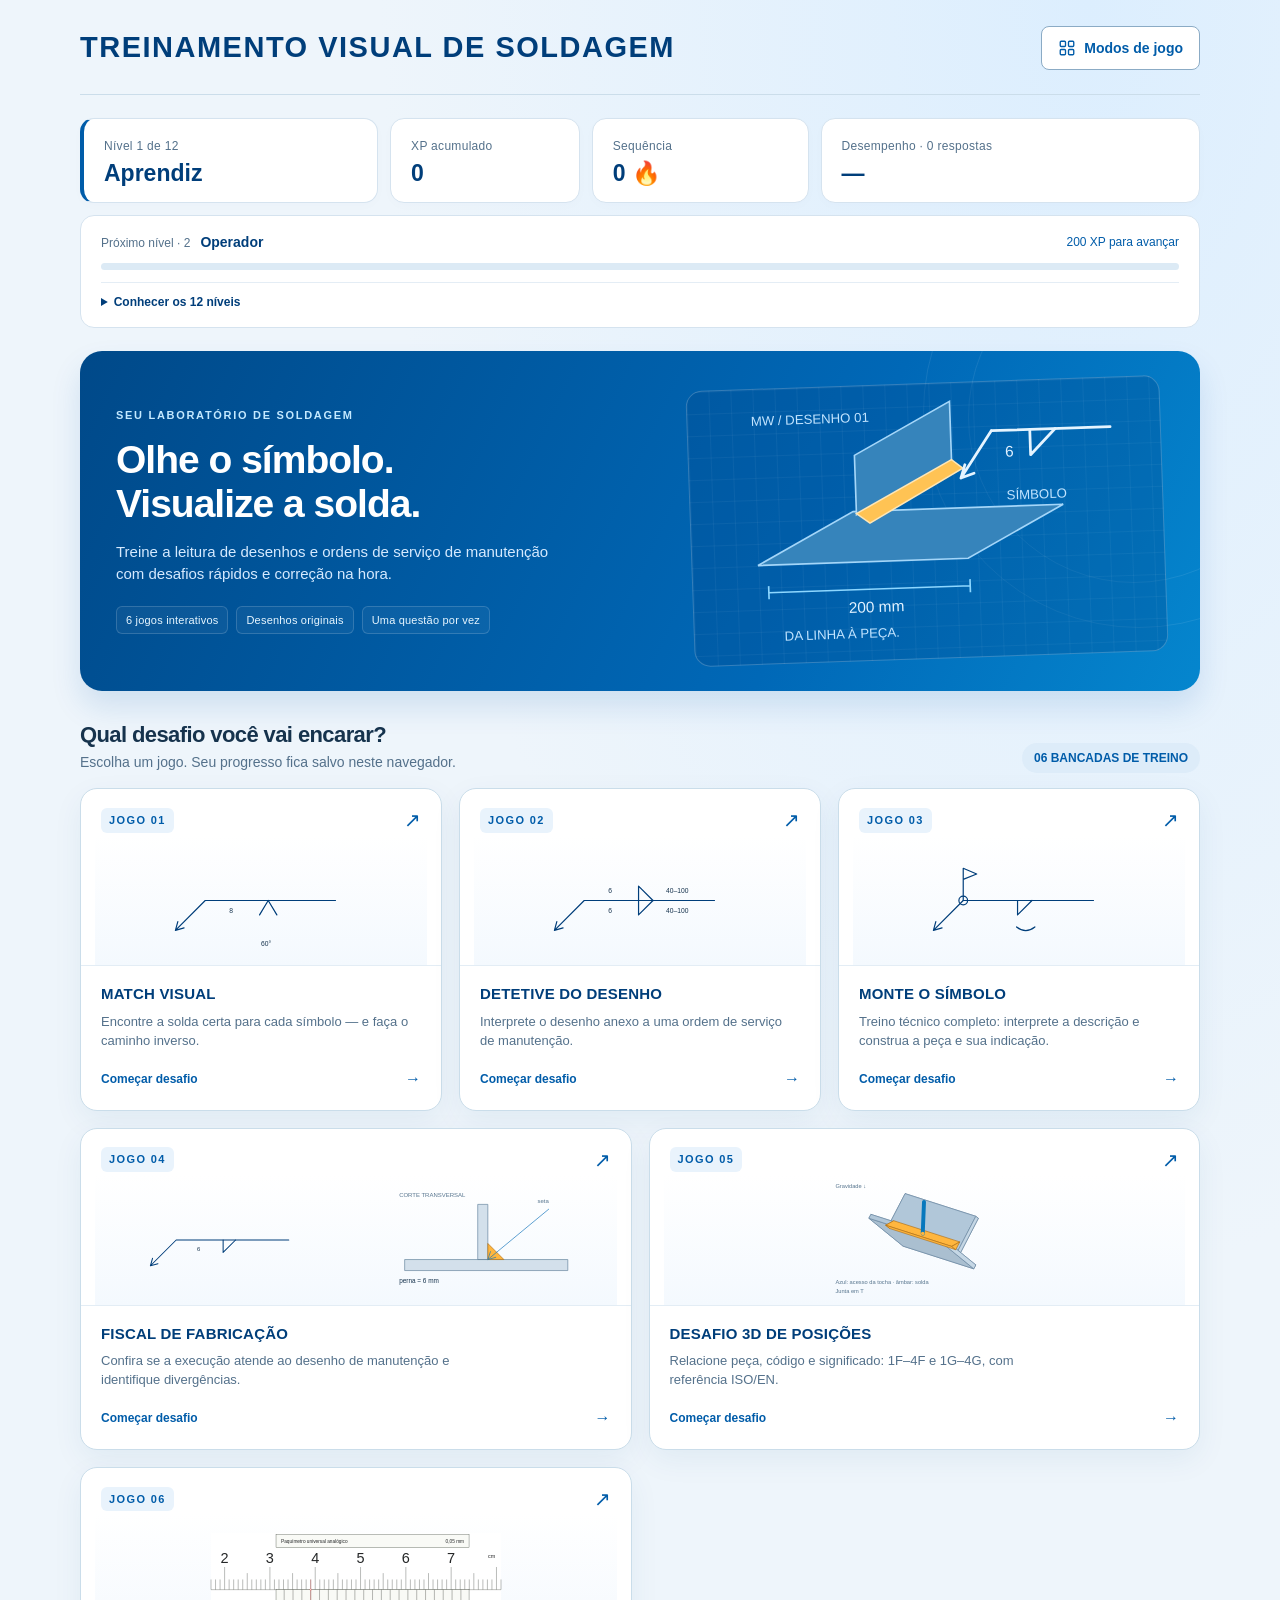
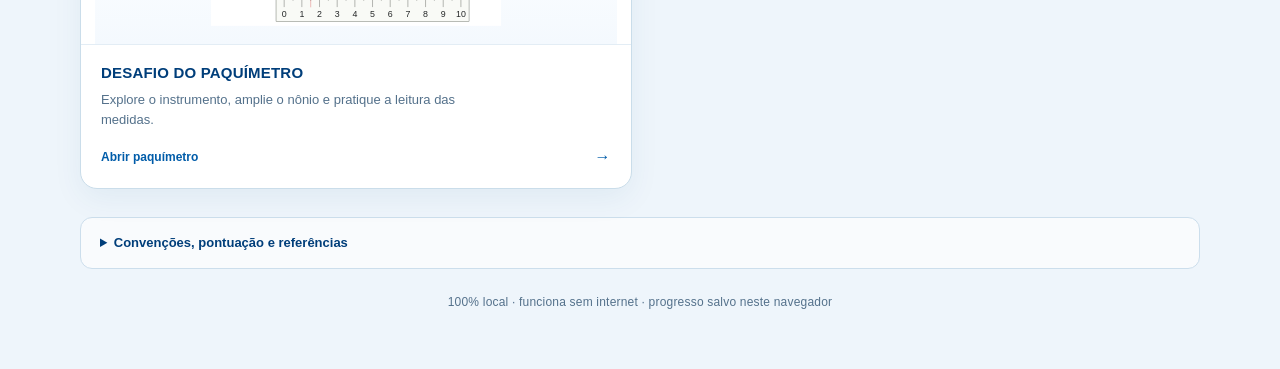
==== index.html @ 1f508838 "Reconstrói perfis dos bicos e calibra contatos internos" ====
<!doctype html>
<html lang="pt-BR">
<head>
<meta charset="utf-8"><meta name="viewport" content="width=device-width,initial-scale=1">
<title>TREINAMENTO VISUAL DE SOLDAGEM</title>
<style>
:root{color-scheme:light;--bg:#eef5fb;--panel:#ffffff;--ink:#16334d;--muted:#54718b;--line:#d5e3ef;--hot:#0068b7;--weld:#ffb63e;--good:#087e55;--bad:#b52e3f;--blue:#005ca9;--blue-deep:#003e7a;--blue-soft:#e6f2fd;--shadow:0 10px 30px #174c7810}
*{box-sizing:border-box}
body{margin:0;background:radial-gradient(ellipse at 85% 0,#dceefe 0,transparent 46%),var(--bg);color:var(--ink);font:16px/1.5 "Segoe UI",Arial,sans-serif}
main{max-width:1180px;margin:auto;padding:26px 30px 42px}
header{display:flex;justify-content:space-between;gap:20px;align-items:center;padding:0 0 24px;border-bottom:1px solid #cbddea}
h1{font-size:29px;line-height:1.1;letter-spacing:1.5px;font-weight:900;margin:0;color:var(--blue-deep)}h1 span{color:var(--blue)}
header small{display:block;margin-top:7px;color:var(--muted);font-size:13px}
h2{font-size:27px;line-height:1.25;letter-spacing:-.6px;margin:0 0 16px;font-weight:750}h3{margin:0;font-size:18px;line-height:1.35}p{margin:8px 0 16px}small,.sub{color:var(--muted)}
button,select{font:inherit;color:inherit;background:var(--panel);border:1px solid #bed4e6;border-radius:12px;padding:12px 18px;cursor:pointer;transition:background .18s,border-color .18s,box-shadow .18s,transform .18s}
button:hover{border-color:var(--blue);background:#f2f8fe;box-shadow:0 3px 12px #0068b715}
button:focus-visible,select:focus-visible{outline:3px solid #249bef;outline-offset:4px}
button:disabled{cursor:default;box-shadow:none;transform:none;opacity:1;color:var(--ink)}
button.primary{background:var(--blue);color:#fff;border-color:var(--blue);font-weight:700;box-shadow:0 5px 14px #0068b722}button.primary:hover{background:var(--blue-deep);border-color:var(--blue-deep)}
#home{font-size:14px;font-weight:650;border-color:#b5d1e8;background:#fff;color:var(--blue-deep);padding:10px 17px}
.stats{display:grid;grid-template-columns:1.1fr .7fr .8fr 1.4fr;gap:12px;margin:23px 0}
.stat{background:var(--panel);padding:14px 20px;border:1px solid var(--line);border-radius:14px;box-shadow:0 3px 12px #16486e04;min-width:0;position:relative;overflow:hidden}
.stat:first-child{border-left:4px solid var(--blue)}.stat small{font-size:12px;letter-spacing:.3px}.stat b{display:block;font-size:23px;line-height:1.25;font-weight:750;color:var(--blue-deep);margin-top:2px}
.eyebrow{text-transform:uppercase;color:var(--blue);letter-spacing:1.7px;font-size:11px;font-weight:800}
.hero{background:linear-gradient(115deg,#004989 0,#0068b7 65%,#0586ce 100%);border-radius:22px;padding:32px 36px;display:grid;grid-template-columns:1.15fr 1fr;gap:28px;align-items:center;overflow:hidden;box-shadow:0 16px 30px #005ca922;position:relative;isolation:isolate;color:#fff}
.hero::before{content:"";position:absolute;width:430px;height:430px;border:1px solid #ffffff15;border-radius:50%;right:-155px;top:-155px;z-index:-1}.hero::after{content:"";position:absolute;width:330px;height:330px;border:1px solid #ffffff15;border-radius:50%;right:-100px;top:-100px;z-index:-1}
.hero .eyebrow{color:#c3e9ff;display:block;margin-bottom:14px}.hero h2{font-size:39px;line-height:1.13;letter-spacing:-1px;max-width:490px;margin-bottom:15px;font-weight:750;color:#fff}.hero p{color:#d5eaff;font-size:15px;max-width:440px;margin-bottom:20px}.hero-tags{display:flex;flex-wrap:wrap;gap:8px}.hero-tags span{border-radius:6px;border:1px solid #ffffff29;color:#e7f6ff;background:#ffffff0b;font-size:11px;padding:5px 9px;letter-spacing:.2px}
.hero-art{border:1px solid #ffffff35;border-radius:16px;background-color:#004b8f55;background-image:linear-gradient(#ffffff0b 1px,transparent 1px),linear-gradient(90deg,#ffffff0b 1px,transparent 1px);background-size:22px 22px;padding:5px;transform:rotate(-2deg);position:relative}.hero-art svg{display:block;width:100%;height:auto}.hero-art text{fill:#e0f1ff}.hero-art .wire{stroke:#e5f4ff}.hero-art .metal{fill:#3684bb;stroke:#a4d6f9}.hero-art .weld{fill:#ffc354;stroke:#ffe6b5}.hero-art .dim{stroke:#8dd7ff}.hero-art .note{fill:#c1e4ff}
.menu-heading{display:flex;align-items:flex-end;justify-content:space-between;gap:16px;margin-top:30px;margin-bottom:15px}.menu-heading h2{font-size:22px;margin:0}.menu-heading p{margin:4px 0 0;font-size:14px;color:var(--muted)}.menu-counter{color:var(--blue);background:#ddecf9;font-size:12px;font-weight:700;padding:6px 12px;border-radius:30px;white-space:nowrap}
.menu{display:grid;grid-template-columns:repeat(6,minmax(0,1fr));gap:17px}
.mode{grid-column:span 2;text-align:left;padding:0;display:flex;flex-direction:column;align-items:stretch;min-width:0;background:#fff;border:1px solid #caddea;border-radius:17px;box-shadow:var(--shadow);overflow:hidden;position:relative}
.mode:nth-child(n+4){grid-column:span 3}.mode:hover{transform:translateY(-4px);border-color:#5ca1d8;box-shadow:0 13px 28px #155e9422;background:#fff}
.mode-head{display:flex;align-items:center;justify-content:space-between;padding:16px 20px 0}.mode-head .num{color:var(--blue);font-size:11px;font-weight:800;letter-spacing:1.4px;background:#e9f3fc;border-radius:6px;padding:4px 8px}.mode-arrow{font-size:20px;color:var(--blue)}
.game-preview{height:130px;overflow:hidden;background:linear-gradient(0deg,#f4f9fe 0,#ffffff 100%);margin:0 14px;display:flex;justify-content:center;align-items:center;color:var(--ink)}
.game-preview>svg{height:125px;width:100%;max-width:290px;display:block}.game-preview.double{gap:4px}.game-preview.double>svg{width:50%;height:108px}.game-preview .note{font-size:13px}.game-preview .wire{stroke:var(--blue-deep)}
.mode-body{border-top:1px solid #e3edf5;padding:18px 20px 19px;display:flex;flex-direction:column;gap:7px;flex:1}.mode h3{color:var(--blue-deep);font-size:15px;letter-spacing:.2px;font-weight:800}.mode small{display:block;font-size:13px;line-height:1.5;color:var(--muted);font-weight:400;max-width:390px}.mode-cta{display:flex;align-items:center;justify-content:space-between;margin-top:9px;font-size:12px;font-weight:750;color:var(--blue)}.mode-cta span:last-child{font-size:16px}
.toolbar{display:flex;justify-content:space-between;align-items:center;gap:12px;flex-wrap:wrap;margin:28px 0 14px}.toolbar small{font-size:12px}.toolbar .eyebrow{background:#dfedfa;border-radius:7px;padding:6px 11px}
.scene{background-color:#fff;background-image:linear-gradient(#0068b705 1px,transparent 1px),linear-gradient(90deg,#0068b705 1px,transparent 1px);background-size:24px 24px;border:1px solid #c8dceb;border-radius:17px;padding:20px;min-width:0;box-shadow:0 5px 20px #19486b06;margin-bottom:20px}
.scene>svg{display:block;width:100%;max-height:315px}.scene h3{font-size:15px;color:var(--blue);margin-bottom:8px}.scene p{font-size:16px}.scene small{font-size:12px}
.choices,.split{display:grid;grid-template-columns:repeat(2,minmax(0,1fr));gap:17px;margin:20px 0}.split{align-items:center}.scene .split{margin:6px 0}.split>div{min-width:0}.split svg{width:100%;display:block}
.choice{padding:15px;text-align:left;position:relative;min-width:0;border:2px solid #d0e0ee;background:#fff;box-shadow:0 3px 14px #1c496b04}.choice:hover:not(:disabled){background:#f3f9ff;border-color:#2284cd;transform:translateY(-2px)}.choice svg{width:100%;display:block;height:192px}.choice .letter{display:inline-block;min-width:29px;text-align:center;border-radius:7px;background:#e6f1fb;color:var(--blue);padding:3px 9px;margin-bottom:8px;font-size:13px;font-weight:800}.choice strong{font-size:13px;display:block;margin-top:8px}.choice.correct{border-color:var(--good);background:#edfbf4;box-shadow:0 0 0 2px #0b915813}.choice.correct strong{color:var(--good)}.choice.wrong{border-color:var(--bad);background:#fff1f3}.choice.wrong strong{color:var(--bad)}
.feedback{border:1px solid #b6dfcb;border-left:5px solid var(--good);background:#f2fbf6;border-radius:14px;padding:23px;margin:24px 0}.feedback.error{border-color:#f0c4cd;border-left-color:var(--bad);background:#fff6f7}.feedback h3{color:var(--good);font-size:20px}.feedback.error h3{color:var(--bad)}.feedback p{max-width:880px}.feedback .compare h3,.feedback>div>div>h3{color:var(--ink);font-size:15px}.feedback svg{max-height:230px;display:block;width:100%}.feedback>.primary{margin-top:12px}
.pills{display:flex;gap:11px;flex-wrap:wrap;margin:18px 0}.pills button{min-width:110px;font-weight:600}.pills .choice .letter{margin:0 6px 0 0}.pills .choice strong{display:inline;margin-left:4px}
.builder{display:grid;grid-template-columns:repeat(3,minmax(0,1fr));gap:17px;background:#fff;border:1px solid var(--line);padding:22px;border-radius:16px;margin:20px 0}.builder label{display:grid;gap:7px;color:#3f6587;font-size:13px;font-weight:650}.builder select{width:100%;color:var(--ink);font-size:15px;background:#f8fbff;border-color:#bfd4e7;min-height:48px}.compare{display:grid;grid-template-columns:1fr 1fr;gap:20px}
svg{overflow:visible;color:var(--ink)}svg text{font-family:"Segoe UI",Arial,sans-serif;fill:var(--ink);font-size:14px}svg .metal{fill:#d3e0eb;stroke:#68869f;stroke-width:1.5}svg .weld{fill:var(--weld);stroke:#ae6d12;stroke-width:1.4}svg .wire{fill:none;stroke:var(--ink);stroke-width:2.5;stroke-linejoin:round;stroke-linecap:round}svg .dim{fill:none;stroke:#1677bc;stroke-width:1.5}svg .note{fill:#56748d;font-size:12px}
.foot{margin-top:24px;font-size:12px;text-align:center;color:var(--muted);letter-spacing:.2px}details{margin-top:28px;border:1px solid #ccdeec;border-radius:12px;padding:15px 19px;background:#ffffffa8;font-size:14px;color:#3e607d}details p{max-width:1000px}summary{cursor:pointer;font-weight:650;color:var(--blue-deep);font-size:13px}details[open] summary{margin-bottom:16px}#reset{font-size:13px;color:var(--bad);border-color:#e6bdc6}a{color:var(--blue);text-underline-offset:3px}.progress{height:6px;background:#dceaf5;border-radius:6px;overflow:hidden;margin-top:12px}.progress i{display:block;height:100%;background:var(--blue)}#toast{color:var(--bad);font-size:14px}#toast:not(:empty){padding:10px 0}
@media(max-width:920px){main{padding:22px}.hero{padding:28px}.hero h2{font-size:34px}.hero-art{transform:none}.stats{grid-template-columns:repeat(4,minmax(0,1fr))}.stat{padding:13px 14px}.stat b{font-size:21px}.mode h3{font-size:14px}.mode-head{padding:14px 15px 0}.mode-body{padding:16px}.game-preview{margin:0 8px}.game-preview>svg{height:115px}}
@media(max-width:720px){main{padding:18px 16px 30px}header{gap:12px;padding-bottom:18px}h1{font-size:25px}header small{font-size:11px}#home{padding:9px 12px;font-size:12px}.stats{grid-template-columns:repeat(2,minmax(0,1fr));gap:9px;margin:17px 0}.stat{padding:11px 14px}.stat b{font-size:21px}.stat small{font-size:11px}.hero{grid-template-columns:1fr;padding:26px;gap:20px;border-radius:17px}.hero h2{font-size:33px;max-width:520px}.hero p{font-size:14px;max-width:100%}.hero-art{max-width:380px;width:100%;justify-self:center}.hero-art svg{max-height:180px}.hero-tags span{font-size:10px}.menu-heading{margin-top:26px}.menu-heading h2{font-size:20px}.menu-heading p{font-size:12px}.menu-counter{font-size:10px;padding:5px 9px}.mode,.mode:nth-child(n+4){grid-column:span 3}.mode:last-child{grid-column:span 6}.mode:last-child .game-preview>svg{max-width:270px}.mode h3{font-size:14px}.mode small{font-size:12px}.game-preview{height:110px}.game-preview>svg{height:103px}.game-preview.double>svg{height:90px}.builder{grid-template-columns:1fr 1fr;padding:17px}.split,.compare{grid-template-columns:1fr}.scene{padding:14px}.split{gap:20px}.choice svg{height:164px}h2{font-size:23px}.toolbar{margin-top:23px}.choices{gap:12px}}
@media(max-width:450px){main{padding:15px 12px 28px}.hero{padding:23px 20px}.hero h2{font-size:30px}.hero-art{max-width:310px}.hero-art svg{max-height:160px}.menu{gap:13px}.mode,.mode:nth-child(n+4){grid-column:span 6}.mode{display:grid;grid-template-columns:105px 1fr;grid-template-rows:auto auto}.mode-head{grid-column:2;grid-row:1;padding:15px 16px 0 0}.game-preview{grid-column:1;grid-row:1/span 2;margin:10px 0 10px 10px;height:100%;align-self:center;background:#f1f7fd;border-radius:10px;min-height:125px}.game-preview>svg{height:auto;width:100%;max-height:135px}.game-preview.double{flex-direction:column;gap:0}.game-preview.double>svg{height:65px;width:100%}.mode-body{grid-column:2;grid-row:2;border:0;padding:10px 16px 15px 12px}.mode h3{font-size:13px}.mode small{font-size:12px}.mode-cta{font-size:11px;margin-top:3px}.menu-counter{display:none}.menu-heading p{max-width:270px}.builder,.choices{grid-template-columns:1fr}.choice svg{height:185px}.feedback{padding:18px}.pills{gap:9px}.pills button{flex:1;min-width:120px}.pills .choice{padding:13px}.stat small{letter-spacing:0}.hero-tags{gap:6px}}
@media(prefers-reduced-motion:reduce){*,*::before,*::after{scroll-behavior:auto!important;transition:none!important;animation:none!important}}

.drawing-note{font-size:13px;color:var(--muted);line-height:1.5;margin:8px 0}.symbol-palette{display:flex;gap:8px;flex-wrap:wrap}.symbol-palette button{padding:7px;width:88px;display:grid;justify-items:center;gap:4px;font-size:12px}.symbol-palette button span{white-space:nowrap}.symbol-palette svg{height:52px;width:100%}.symbol-palette button[aria-pressed="true"]{border-color:var(--blue);background:var(--blue-soft)}

.work-order{margin:0 0 24px;background:#f6faff;border:1px solid #c7ddec;border-left:4px solid var(--blue);border-radius:12px;padding:20px}.os-head{display:flex;justify-content:space-between;gap:16px;align-items:flex-start}.os-head h3{margin:6px 0 0;color:var(--blue-deep);font-size:17px}.os-head .eyebrow{font-size:10px;letter-spacing:1.2px}.os-status{flex-shrink:0;font-size:11px;font-weight:650;background:#e3effb;color:var(--blue-deep);padding:5px 9px;border-radius:6px}.os-data{display:grid;grid-template-columns:1.2fr 1fr 1.2fr;gap:14px;padding:14px 0;margin:12px 0;border-top:1px solid #dbe7f2;border-bottom:1px solid #dbe7f2}.os-data dt{font-size:11px;color:var(--muted);margin-bottom:3px}.os-data dd{font-size:13px;font-weight:600;margin:0;overflow-wrap:anywhere}.os-description h4{font-size:12px;letter-spacing:.2px;color:var(--blue);margin:0 0 5px}.os-description p{font-size:14px;line-height:1.55;margin:0;max-width:1000px}.os-specs h3{font-size:15px}.os-specs ul{padding-left:19px;margin:10px 0 16px}.os-specs li{font-size:14px;line-height:1.55;margin:0 0 10px}.os-specs .os-instruction{font-size:13px;font-weight:600;color:var(--blue);border-top:1px solid var(--line);padding-top:12px;margin-bottom:0}@media(max-width:720px){.os-head{flex-direction:column;gap:8px}.os-data{grid-template-columns:1fr;gap:10px}.work-order{padding:15px}.os-description p{font-size:14px}.os-head h3{font-size:16px}}
.level-progress{grid-column:1/-1;padding:16px 20px;background:#fff;border:1px solid var(--line);border-radius:14px;min-width:0}
.level-progress-head{display:flex;align-items:center;justify-content:space-between;gap:14px}
.level-progress-head>div{display:flex;align-items:baseline;flex-wrap:wrap;gap:6px 10px}
.level-progress-head small{font-size:12px;color:var(--muted)}
.level-progress-head strong{font-size:14px;color:var(--blue-deep)}
.level-progress-head>span{font-size:12px;color:var(--blue);text-align:right}
.level-progress .progress{margin-top:10px;height:7px}
details.level-trail{border:0;border-top:1px solid #e4edf5;border-radius:0;padding:10px 0 0;margin:12px 0 0;background:transparent}
.level-trail summary{font-size:12px}
.rank-grid{list-style:none;padding:0;margin:12px 0 0;display:grid;grid-template-columns:repeat(3,minmax(0,1fr));gap:10px}
.rank-grid li{display:flex;gap:10px;align-items:center;padding:12px;border-radius:9px;border:1px solid var(--line);background:#f7fafd;min-width:0}
.rank-grid li.rank-current{border-color:var(--blue);background:var(--blue-soft)}
.rank-grid li.rank-done{background:#f2fbf6;border-color:#c8e8d7}
.rank-number{color:var(--blue);font-size:13px;font-weight:750;flex-shrink:0}
.rank-grid b{font-size:12px;color:var(--ink);font-weight:650;display:block}
.rank-grid small{font-size:11px;display:block;margin-top:2px}
.rank-mark{margin-left:auto;font-size:13px;color:var(--blue)}
.rank-done .rank-mark{color:var(--good)}
.promotion{padding:12px 15px;background:#e3f1fd;border:1px solid #b1d5ef;color:var(--blue-deep);border-radius:10px;margin-bottom:15px;font-weight:650}
@media(max-width:720px){.rank-grid{grid-template-columns:repeat(2,minmax(0,1fr))}.level-progress{padding:13px 14px}.level-progress-head{align-items:flex-start}.level-progress-head>div{display:grid;gap:3px}}
@media(max-width:450px){.rank-grid{grid-template-columns:1fr}.level-progress-head>span{max-width:120px}.stat b{overflow-wrap:anywhere}}


.max-preview-banner{display:flex;justify-content:space-between;align-items:center;gap:18px;background:#e2f1ff;border:1px solid #a4cde9;border-left:4px solid var(--blue);border-radius:12px;padding:16px 20px;margin-top:22px}.max-preview-banner strong{font-size:13px;color:var(--blue-deep)}.max-preview-banner p{font-size:13px;color:var(--muted);margin:5px 0 0}.max-preview-banner button{font-size:12px;flex-shrink:0}.preview-max-button{font-size:13px;margin-top:14px;color:var(--blue);font-weight:650}@media(max-width:720px){.max-preview-banner{align-items:flex-start;flex-direction:column;padding:15px}.max-preview-banner button{width:100%}}
.position-key{display:flex;gap:9px 20px;flex-wrap:wrap;color:var(--muted);font-size:13px;margin-bottom:18px}.position-key b{color:var(--blue)}
.position-target{display:flex;align-items:center;gap:17px;padding:13px 18px;background:#e9f3fc;border-radius:10px;color:var(--blue-deep);margin-bottom:16px}.position-target>strong{font-size:30px;font-weight:800;flex-shrink:0}.position-target b{font-size:16px}.position-target small{display:block;margin-top:3px;color:var(--muted);font-size:12px}.position-target>span{font-size:14px}
#position-model svg{display:block;width:100%;max-height:320px}
.position-answer-code{font-size:23px;color:var(--blue-deep);display:block!important;margin:3px 0!important}.position-answer-meaning{display:block;font-weight:650;font-size:15px;margin:6px 0}.position-iso{display:block;font-size:12px;color:var(--blue);margin-top:4px}
.position-reference{background:#fff;margin:18px 0;padding:15px 18px}.position-reference summary{font-size:13px}.position-note{font-size:13px!important;line-height:1.5;color:var(--muted)}
.position-table{width:100%;border-collapse:collapse;margin:12px 0;font-size:13px;table-layout:fixed}.position-table caption{text-align:left;font-weight:650;color:var(--blue-deep);padding-bottom:8px}.position-table th,.position-table td{text-align:left;padding:9px 8px;border-bottom:1px solid var(--line);overflow-wrap:anywhere}.position-table thead th{background:var(--blue-soft);font-size:12px;color:var(--blue-deep)}.position-table th:first-child{width:23%}.position-table th:nth-child(2){width:21%}.position-table tbody th{color:var(--blue);font-weight:650}
svg .travel-indicator path{fill:none;stroke:var(--good);stroke-width:3;stroke-linecap:round;stroke-linejoin:round}svg .travel-indicator text{fill:var(--good);font-size:11px;font-weight:650}
@media(max-width:450px){.position-key{font-size:12px;gap:6px 12px}.position-target{padding:12px;gap:12px}.position-target>strong{font-size:26px}.position-target b{font-size:14px}.position-table th,.position-table td{padding:8px 5px;font-size:12px}.position-reference{padding:13px}}

.added-symbol-section{margin-top:24px}.added-symbol-callout{display:flex;justify-content:space-between;align-items:center;gap:20px;padding:22px;border:1px solid #b8d6ec;border-radius:14px;background:#e6f2fd}.added-symbol-callout h3{font-size:18px;color:var(--blue-deep);margin-top:5px}.added-symbol-callout p{font-size:13px;color:var(--muted);max-width:670px;margin-bottom:0}.added-symbol-callout button{flex-shrink:0;font-size:13px}
.added-symbol-library{margin-top:13px;background:#fff}.added-symbol-grid{display:grid;grid-template-columns:repeat(3,minmax(0,1fr));gap:12px;margin-top:18px}.added-symbol-grid button{display:grid;justify-items:center;align-content:start;gap:5px;padding:14px;min-width:0;background:#f8fbff}.added-symbol-grid svg{width:100%;height:76px}.added-symbol-grid b{font-size:14px}.added-symbol-grid small{font-size:11px;color:var(--muted)}.added-symbol-grid button[aria-pressed="true"]{background:#e4f0fb;border-color:var(--blue);box-shadow:0 0 0 1px var(--blue)}
.symbol-study{border-top:1px solid var(--line);margin-top:22px;padding-top:20px}.symbol-study>p{font-size:14px;max-width:900px}.symbol-study h3{color:var(--blue-deep);font-size:18px}.symbol-study h4{font-size:13px;margin:0;color:var(--blue)}.symbol-study svg{width:100%;max-height:280px}.symbol-study>.split{align-items:start}.new-symbol-focus{display:flex;align-items:center;justify-content:space-between;gap:12px;flex-wrap:wrap;padding:10px 14px;background:#e6f1fb;border-radius:9px;margin:16px 0;font-size:13px}.new-symbol-focus button{font-size:12px;padding:7px 11px}.symbol-palette button{width:98px}.symbol-palette button span{white-space:normal;line-height:1.3;text-align:center}
@media(max-width:720px){.added-symbol-callout{align-items:flex-start;flex-direction:column;padding:17px}.added-symbol-grid{grid-template-columns:repeat(2,minmax(0,1fr))}.added-symbol-callout h3{font-size:16px}}@media(max-width:400px){.added-symbol-grid{gap:8px}.added-symbol-grid button{padding:10px}.added-symbol-grid b{font-size:12px}}


.choices .choice svg{height:270px}.choices .choice svg text{font-size:16px}.choices .choice svg .note{font-size:14px}@media(max-width:720px){.choices .choice svg{height:235px}}@media(max-width:450px){.choices .choice svg{height:270px}}
.special-position-view{max-width:540px;margin:0 auto}.special-position-view>svg{display:block;width:100%;max-height:300px}.sp-gravity path{fill:none;stroke:var(--blue);stroke-width:2.5;stroke-linecap:round;stroke-linejoin:round}.sp-gravity text{font-weight:800;fill:var(--blue);font-size:18px}.sp-pass{font-size:18px;font-weight:800;fill:var(--blue-deep)}svg.sp-plan{display:block;width:100%;height:92px!important;margin:-8px 0 0}.sp-plan-note{font-size:11px!important;text-align:center;color:var(--muted);margin:1px 0 8px}.choice .sp-plan-note{font-size:10px!important}.choice:has(.sp-plan)>svg:first-of-type{height:190px}.choice:has(.sp-plan)>svg.sp-plan{height:75px!important}@media(max-width:450px){.special-position-view>svg{max-height:250px}.choice:has(.sp-plan)>svg:first-of-type{height:175px}.choice:has(.sp-plan)>svg.sp-plan{height:66px!important}}

.symbol-palette svg{overflow:visible}.symbol-palette button{width:120px;flex-shrink:0}.symbol-palette svg{height:74px;width:100%}.integrated-content{color:var(--blue-deep);font-weight:650;font-size:13px}.drawing-context{font-size:14px;color:var(--blue-deep);margin-bottom:10px}.added-symbol-callout p{max-width:920px}.joint-reference-grid{display:grid;grid-template-columns:repeat(3,minmax(0,1fr));gap:14px}.joint-reference-grid article{border:1px solid var(--line);border-radius:12px;padding:16px;background:#fff;min-width:0}.joint-reference-grid svg{width:100%;height:180px}.joint-reference-grid h3{font-size:15px;color:var(--blue-deep)}.joint-reference-grid p{font-size:13px;margin-bottom:0}.position-table{width:100%}@media(max-width:720px){.joint-reference-grid{grid-template-columns:repeat(2,minmax(0,1fr))}}@media(max-width:450px){.joint-reference-grid{grid-template-columns:1fr}}
.builder-order{margin:0 0 17px;padding:11px 14px;border:1px solid #d6e4ef;border-radius:10px;background:#f6faff}
.builder-order summary{font-size:12px;font-weight:600;line-height:1.5;color:#426b8b}
.builder-order[open] summary{margin-bottom:13px}
.builder-order .work-order{margin:0}
.builder-joint-palette{display:grid;grid-template-columns:repeat(3,minmax(0,1fr));gap:8px;margin-bottom:16px}
.builder-joint-palette button{min-width:0;padding:7px 8px 11px;display:flex;flex-direction:column;align-items:center;justify-content:start;gap:5px;background:#f8fbfe;border-radius:10px}
.builder-joint-palette button[aria-pressed="true"]{border-color:var(--blue);background:#e3f0fc;box-shadow:inset 0 0 0 1px var(--blue)}
.builder-joint-palette svg{display:block;width:100%;height:74px}
.builder-joint-palette button span{font-size:11px;line-height:1.35;font-weight:650;text-align:center}
.builder-preview-tabs{display:flex;gap:7px;padding:10px 16px;background:#fff;border-bottom:1px solid var(--line)}
.builder-preview-tabs button{flex:1;min-width:0;padding:8px 7px;font-size:12px;border-radius:8px}
.builder-preview-tabs button[aria-pressed="true"]{background:var(--blue);border-color:var(--blue);color:white;font-weight:650}
.construction-drawing{width:100%;min-width:0}
.construction-drawing>svg{display:block;width:100%;height:auto;max-height:330px}
.construction-result h4{font-size:13px;color:var(--blue-deep);margin:9px 0}
.construction-result>section+section{margin-top:16px;padding-top:8px;border-top:1px solid var(--line)}
.construction-result svg{max-height:245px}
@media(max-width:450px){.builder-joint-palette{grid-template-columns:repeat(2,minmax(0,1fr))}.builder-joint-palette button span{font-size:10px}.construction-drawing>svg{max-height:240px}}
.builder-mini-reference{stroke:#90a9bd;stroke-width:1.6;fill:none}
.builder-mobile-submit{display:none}
@media(max-width:720px){.builder-mobile-submit{display:flex;align-items:center;justify-content:space-between;gap:12px;margin-top:15px;padding:15px;background:#fff;border:1px solid var(--line);border-radius:12px}.builder-mobile-submit span{font-size:12px;color:var(--muted)}.builder-mobile-submit button{font-size:13px;padding:11px 14px}}
.symbol-builder{margin:24px 0;color:var(--ink)}
.builder-workspace-head{display:flex;align-items:center;justify-content:space-between;gap:24px;margin-bottom:18px}
.builder-workspace-head h3{font-size:21px;color:var(--blue-deep);margin-top:3px;letter-spacing:-.35px}
.builder-workspace-head p{margin:5px 0 0;color:var(--muted);font-size:13px}
.builder-completion{width:174px;flex-shrink:0;text-align:right}
.builder-completion strong{font-size:13px;color:var(--blue-deep)}
.builder-completion progress{display:block;width:100%;height:7px;margin-top:9px;appearance:none;border:0;border-radius:10px;background:#dbe8f3;overflow:hidden;accent-color:var(--blue)}
.builder-completion progress::-webkit-progress-bar{background:#dbe8f3;border-radius:10px}
.builder-completion progress::-webkit-progress-value{background:var(--blue);border-radius:10px}
.builder-completion progress::-moz-progress-bar{background:var(--blue);border-radius:10px}
.builder-workspace{display:grid;grid-template-columns:minmax(0,1.45fr) minmax(300px,1fr);gap:20px;align-items:start}
.builder-workspace-options{display:grid;gap:16px;min-width:0}
.builder-step{padding:20px;background:#fff;border:1px solid #cbddea;border-radius:15px;min-width:0}
.builder-step-head{display:flex;align-items:flex-start;gap:11px;margin-bottom:17px}
.builder-step-number{display:grid;place-items:center;flex-shrink:0;width:32px;height:32px;border-radius:9px;background:#e7f1fb;color:var(--blue);font-size:12px;font-weight:800}
.builder-step-head h3{font-size:16px;color:var(--blue-deep)}
.builder-step-head p{font-size:12px;line-height:1.5;margin:4px 0 0;color:var(--muted)}
.builder-step-head>small{margin-left:auto;flex-shrink:0;font-size:11px;font-weight:750;color:var(--blue);border:1px solid #d6e5f2;border-radius:20px;padding:3px 8px}
.builder-step.complete .builder-step-number{background:#daf2e6;color:#0a7651}
.builder-step.complete .builder-step-head>small{background:#f0fbf5;color:#0a7651;border-color:#b7ddcb}
.builder-palette-tools{display:flex;align-items:center;justify-content:space-between;gap:10px;flex-wrap:wrap;margin-bottom:11px}
.builder-filters{display:flex;gap:5px;flex-wrap:wrap}
.builder-filters button{padding:6px 9px;border-radius:7px;font-size:11px;line-height:1.3;font-weight:650;background:#f7fafe;border-color:#d7e5f0}
.builder-filters button[aria-pressed="true"]{background:var(--blue);color:#fff;border-color:var(--blue)}
.builder-palette-tools>small{font-size:10px;white-space:nowrap}
.builder-palette{display:grid;grid-template-columns:repeat(5,minmax(0,1fr));gap:7px}
.builder-basic-card{min-width:0;min-height:88px;padding:5px 4px 8px;display:flex;flex-direction:column;justify-content:flex-start;align-items:center;gap:2px;background:#f8fbfe;border:1px solid #d5e3ef;border-radius:9px;color:var(--blue-deep)}
.builder-basic-card svg{width:100%;height:49px;max-width:75px;display:block}
.builder-basic-card span{display:block;font-size:10px;font-weight:650;line-height:1.3;text-align:center;overflow-wrap:anywhere}
.builder-basic-card:hover{border-color:#72a7d0;background:#f0f7fe}
.builder-basic-card[aria-pressed="true"]{border-color:var(--blue);background:#e3f0fc;box-shadow:inset 0 0 0 1px var(--blue)}
.builder-basic-card.is-hidden{display:none!important}
.builder-palette-selection{font-size:11px;margin:10px 0 16px;color:var(--blue);min-height:17px}
.builder-fields{display:grid;grid-template-columns:repeat(2,minmax(0,1fr));gap:14px 12px}
.builder-control{display:flex;flex-direction:column;gap:6px;min-width:0;font-size:12px;font-weight:650;color:#365e7f}
.builder-control>span{line-height:1.4}
.builder-control select{width:100%;min-height:45px;padding:10px 11px;border-radius:9px;background:#f9fbfe;border:1px solid #bed3e4;color:var(--ink);font-size:13px;line-height:1.35;min-width:0}
.builder-control select:focus-visible{outline:3px solid #249bef;outline-offset:2px}
.builder-field-error{display:none;color:var(--bad);font-size:11px;font-weight:500}
.builder-control.missing select{border-color:var(--bad);background:#fff7f8;box-shadow:0 0 0 1px #b52e3f20}
.builder-control.missing .builder-field-error{display:block}
.builder-workspace-preview{position:sticky;top:18px;min-width:0;overflow:hidden;border:1px solid #aacbe3;border-radius:16px;background:#fff;box-shadow:0 8px 23px #164f7a0c}
.builder-preview-head{display:flex;align-items:center;justify-content:space-between;gap:10px;padding:17px 18px;border-bottom:1px solid #dce8f3;background:#f5faff}
.builder-preview-head .eyebrow{font-size:10px;letter-spacing:1.3px}
.builder-draft{font-size:10px;font-weight:650;color:#617c91;white-space:nowrap}
.builder-draft.complete{color:var(--good)}
.builder-canvas{padding:14px 12px;min-height:260px;display:flex;align-items:center;justify-content:center;background-color:#fff;background-image:linear-gradient(#0068b706 1px,transparent 1px),linear-gradient(90deg,#0068b706 1px,transparent 1px);background-size:20px 20px}
.builder-canvas>svg{display:block;width:100%;max-height:310px;height:auto}
.builder-empty{text-align:center;max-width:235px;padding:25px 15px;color:var(--muted)}
.builder-empty-icon{display:grid;place-items:center;width:48px;height:48px;border:1px solid #d3e4f2;border-radius:13px;background:#f1f7fd;margin:0 auto 14px;font-size:29px;color:#4983b0;font-weight:400}
.builder-empty strong{display:block;color:#4b718f;font-size:14px;font-weight:650}
.builder-empty p{font-size:12px;line-height:1.6;margin:7px 0 0}
.builder-preview-footer{border-top:1px solid #dfebf4;padding:15px 18px}
.builder-preview-footer>p{font-size:12px;font-weight:650;line-height:1.5;color:var(--blue-deep);margin:0 0 7px}
.builder-preview-footer>small{display:block;font-size:11px;line-height:1.6;color:var(--muted)}
.builder-workspace-actions{display:grid;gap:9px;padding:0 18px 18px}
.builder-workspace-actions button{width:100%;padding:12px 13px;font-size:13px;border-radius:10px}
.builder-workspace-actions #builder-reset{color:var(--muted);background:#fff;border-color:#d5e2ed;font-size:12px;padding:9px 12px}
.builder-review{margin:20px 0 12px;overflow-x:auto;border:1px solid #cbded2;border-radius:10px;background:#fff}
.feedback.error .builder-review{border-color:#e7cbd1}
.builder-review table{border-collapse:collapse;width:100%;font-size:12px;text-align:left;line-height:1.5;min-width:500px}
.builder-review caption{text-align:left;padding:13px 15px;background:#f7fbf9;font-size:13px;font-weight:750;color:var(--blue-deep);caption-side:top}
.builder-review thead{background:#f4f8fc;color:#476d8c}
.builder-review th,.builder-review td{padding:10px 13px;border-top:1px solid #e0e9f0;vertical-align:top}
.builder-review tbody th{font-weight:600;color:#365c7b;width:26%}
.builder-review tbody tr[data-builder-review="wrong"]{background:#fff4f6}
.builder-review-status{font-size:11px;font-weight:700;white-space:nowrap}
.builder-review-status.correct{color:var(--good)}
.builder-review-status.wrong{color:var(--bad)}
@media(max-width:1050px){.builder-workspace{grid-template-columns:minmax(0,1.35fr) minmax(290px,1fr);gap:15px}.builder-step{padding:17px}.builder-palette{grid-template-columns:repeat(4,minmax(0,1fr))}.builder-palette-tools>small{display:none}.builder-step-head p{font-size:11px}.builder-fields{gap:12px 10px}}
@media(max-width:800px){.builder-workspace{grid-template-columns:minmax(0,1.2fr) minmax(260px,1fr)}.builder-fields{grid-template-columns:1fr}.builder-palette{gap:6px}.builder-basic-card{min-height:84px}.builder-basic-card span{font-size:9px}.builder-step-head{gap:8px}.builder-step-head>small{padding:2px 6px}.builder-step-head p{display:none}.builder-preview-head{padding:15px 13px}.builder-preview-footer{padding:14px}.builder-workspace-actions{padding:0 14px 14px}.builder-canvas{min-height:225px;padding:10px}}
@media(max-width:720px){.symbol-builder{margin-top:21px}.builder-workspace-head{align-items:flex-start;gap:14px}.builder-workspace-head h3{font-size:18px}.builder-workspace-head p{font-size:12px}.builder-completion{width:110px;padding-top:4px}.builder-completion strong{font-size:11px}.builder-workspace{display:flex;flex-direction:column;gap:16px}.builder-workspace-preview{position:static;order:-1;width:100%}.builder-workspace-options{width:100%;gap:14px}.builder-preview-head{padding:13px 17px}.builder-canvas{min-height:170px;padding:8px 15px}.builder-canvas>svg{max-height:220px}.builder-empty{padding:15px;max-width:290px}.builder-empty-icon{width:36px;height:36px;font-size:24px;margin-bottom:9px}.builder-preview-footer{padding:11px 17px}.builder-preview-footer>small{font-size:10px}.builder-workspace-actions{grid-template-columns:1.2fr 1fr;padding:0 17px 14px;align-items:center}.builder-workspace-actions #builder-reset{padding:11px 8px}.builder-step{padding:18px}.builder-step-head p{display:block}.builder-palette{grid-template-columns:repeat(5,minmax(0,1fr));gap:8px}.builder-basic-card{min-height:87px}.builder-basic-card span{font-size:10px}.builder-fields{grid-template-columns:repeat(2,minmax(0,1fr));gap:14px}.builder-palette-tools>small{display:block}}
@media(max-width:450px){.builder-workspace-head{display:block}.builder-completion{display:flex;align-items:center;gap:12px;width:100%;text-align:left;margin-top:12px;padding:0}.builder-completion strong{white-space:nowrap}.builder-completion progress{margin-top:0}.builder-step{padding:15px}.builder-step-head p{font-size:11px}.builder-filters button{padding:6px 8px;font-size:10px}.builder-palette{grid-template-columns:repeat(4,minmax(0,1fr));gap:6px}.builder-palette-tools>small{display:none}.builder-basic-card span{font-size:9px}.builder-fields{grid-template-columns:1fr;gap:12px}.builder-control select{min-height:45px;font-size:14px}.builder-workspace-actions{grid-template-columns:1fr}.builder-workspace-actions #builder-reset{padding:8px}.builder-preview-footer>p{font-size:11px}.builder-canvas>svg{max-height:200px}.builder-review th,.builder-review td{padding:9px 10px}}

.drawing-brief{padding:22px 25px;border:1px solid #c4dbed;border-left:4px solid var(--blue);border-radius:14px;background:#f8fcff;color:var(--ink)}
.drawing-brief>.eyebrow{font-size:10px;letter-spacing:1.4px}
.scene .drawing-brief h3,.drawing-brief h3{font-size:20px;font-weight:750;letter-spacing:-.3px;line-height:1.3;color:var(--blue-deep);margin:5px 0 14px}
.drawing-description{max-width:960px}
.scene .drawing-description p,.drawing-description p{font-size:14px;line-height:1.8;margin:0 0 13px;color:#284b67}
.drawing-description p:last-child{margin-bottom:0}
.scene .drawing-brief-instruction,.drawing-brief-instruction{border-top:1px solid #d7e6f2;padding-top:12px;margin:17px 0 0;font-size:12px;line-height:1.65;color:#53738d}
.construction-drawing{width:100%;min-width:0;display:block}
.construction-drawing>svg{display:block;width:100%;height:auto;max-height:315px}
.construction-reference .note{font-size:12px}
.construction-message{max-width:460px;padding:10px 12px;margin:10px auto 0;border:1px solid #d8e6f1;border-radius:8px;background:#f6faff;font-size:12px;line-height:1.6;color:#52718a;text-align:center}
.construction-placeholder{display:flex;flex-direction:column;align-items:center;justify-content:center;min-height:200px;padding:25px 18px;text-align:center;color:var(--muted)}
.construction-placeholder strong{font-size:14px;font-weight:650;color:#416d8f}
.construction-placeholder p{max-width:270px;font-size:12px;line-height:1.65;margin:8px 0 0;color:var(--muted)}
@media(max-width:720px){.drawing-brief{padding:18px 19px}.scene .drawing-brief h3,.drawing-brief h3{font-size:18px;margin-bottom:11px}.scene .drawing-description p,.drawing-description p{font-size:13px;line-height:1.75;margin-bottom:11px}.scene .drawing-brief-instruction,.drawing-brief-instruction{font-size:11px}.construction-placeholder{min-height:155px;padding:20px 16px}.construction-drawing>svg{max-height:240px}.construction-message{font-size:11px;padding:8px 10px}}
@media(max-width:450px){.drawing-brief{padding:16px 15px;border-left-width:3px}.scene .drawing-description p,.drawing-description p{font-size:12px;line-height:1.8}.scene .drawing-brief h3,.drawing-brief h3{font-size:17px}.construction-placeholder strong{font-size:13px}.construction-placeholder p{font-size:11px}.construction-drawing>svg{max-height:215px}}

.anatomy-context{max-width:880px;margin:0 auto 4px}.anatomy-context p{font-size:13px;color:var(--muted);margin:5px 0 0}.scene .anatomy-diagram{display:block;width:100%;max-height:440px;margin:0 auto}.anatomy-diagram .anatomy-token{font-size:22px;font-weight:700;fill:var(--ink)}.anatomy-diagram .anatomy-tail-token{font-size:15px}.anatomy-diagram .anatomy-guide{fill:none;stroke:var(--muted);stroke-width:1.5;stroke-dasharray:3 3}.anatomy-focus rect{fill:#138ce412;stroke:#0078d2;stroke-width:2.5;stroke-dasharray:6 4}.anatomy-focus circle{fill:#0078d2;stroke:#fff;stroke-width:2}.anatomy-focus text{fill:#fff;font-size:13px;font-weight:800}.anatomy-label rect{fill:#e3f1fc;stroke:#aad0ec;stroke-width:1}.anatomy-label text{font-size:19px;font-weight:750;fill:var(--blue-deep)}.anatomy-theory{stroke:#617889;stroke-width:2;stroke-dasharray:7 5;fill:none}.anatomy-face{stroke:#986418;stroke-width:2;fill:none}.anatomy-leg{stroke:#497f9d;stroke-width:1.7;fill:none}.anatomy-throat{stroke:#4d6c81;stroke-width:2;fill:none;stroke-dasharray:5 3}.anatomy-convexity{stroke:#7d6b37;stroke-width:2;fill:none}.anatomy-root{fill:var(--blue-deep)}.anatomy-toe{fill:#986418}.anatomy-selected-line{stroke:#0078d2;stroke-width:5;stroke-linecap:round;fill:none}.feedback .anatomy-diagram{width:100%;max-height:350px}.feedback .anatomy-label text{font-size:19px}@media(max-width:600px){.scene .anatomy-diagram{min-height:235px}.anatomy-context p{font-size:12px}.anatomy-diagram .anatomy-label text{font-size:21px}}

.tail-process{font-weight:750}.tail-reference{font-size:13px}
.mode[data-mode="6"] .cp-menu-preview svg{width:100%;height:auto;max-height:135px}.caliper-game{padding-top:14px;--cp-blue:#005ca9;--cp-muted:#586777;--cp-line:#c5cbd1}.caliper-game .cp-game-shell{height:calc(100dvh - 125px);min-height:480px;display:flex;flex-direction:column;gap:8px;padding:12px;background:#fff;border:0;border-radius:0;color:#18232f;box-sizing:border-box}.caliper-game .cp-game-top{display:flex;align-items:center;justify-content:space-between;gap:12px;flex-shrink:0;position:sticky;top:0;background:#fff;z-index:5}.caliper-game .cp-game-top h2{font-size:22px;line-height:1.2;margin:0;color:#18232f;letter-spacing:-.3px}.caliper-game .cp-game-top h2:focus{outline:0}.caliper-game .cp-game-top p{font-size:12px;line-height:1.4;color:var(--cp-muted);margin:4px 0 0}.cp-top-actions{display:flex;gap:5px;align-items:center;flex-wrap:wrap;justify-content:flex-end}.caliper-game .cp-button{font:600 12px/1.3 "Segoe UI",Arial,sans-serif;min-height:32px;padding:7px 11px;border:1px solid #aeb7c0;border-radius:4px;box-shadow:none;background:#f9fafb;color:#223243;cursor:pointer;white-space:nowrap}.caliper-game .cp-button:hover{background:#eaf1f6;border-color:#6b8eaa;transform:none;box-shadow:none}.caliper-game .cp-button.primary{background:#0068b7;border-color:#005c9f;color:#fff}.caliper-game .cp-button.primary:hover{background:#004f8e}.caliper-game button:disabled{cursor:default;opacity:.6}.caliper-game .cp-config{margin:0;padding:3px 0;border:0;border-top:1px solid #dce0e4;border-radius:0;background:#fff;flex-shrink:0}.caliper-game .cp-config summary{font-size:11px;line-height:1.4;color:var(--cp-muted);margin:0;cursor:pointer}.caliper-game .cp-config[open] summary{margin-bottom:8px}.cp-config form{display:grid;grid-template-columns:repeat(6,minmax(0,1fr));gap:8px;align-items:end;padding-bottom:5px}.cp-config label{font-size:11px;font-weight:600;color:#3b4d5f;min-width:0}.caliper-game .cp-config select{display:block;width:100%;font-size:12px;padding:6px;margin-top:4px;border:1px solid #bbc3cc;border-radius:4px;min-height:32px;background:#fff}.cp-config form>.cp-button{grid-column:span 2}.caliper-game .cp-config-note{grid-column:1/-1;font-size:10px;line-height:1.5;color:#617184;margin:0}.cp-scale-toolbar{display:flex;align-items:center;justify-content:space-between;gap:8px;flex-shrink:0;min-height:30px}.cp-scale-toolbar>span{font-size:12px;color:#44576a}.cp-zoom{display:flex;align-items:center;justify-content:flex-end;gap:5px;flex-wrap:wrap}.caliper-game .cp-zoom>button{min-height:29px;padding:3px 8px;border-radius:3px;border:1px solid #b3bbc3;font-size:14px;background:#fff}.cp-zoom label{display:flex;align-items:center;gap:5px;font-size:11px;color:#516172;white-space:nowrap}.caliper-game .cp-zoom select{font-size:11px;padding:4px 6px;border-radius:3px;min-height:28px;width:76px;background:#fff}.cp-scale-stage{flex:0 1 auto;min-height:180px;max-height:min(52dvh,520px);overflow:auto;overscroll-behavior:contain;border:0;background:#fff;scrollbar-width:thin;scrollbar-color:#aab5bd #f4f5f6;position:relative}.cp-scale-stage:focus-visible{outline:3px solid #2987d0;outline-offset:2px}.cp-scale-canvas{width:100%;min-width:960px;line-height:0}.cp-scale-canvas>svg{display:block;width:100%;height:auto;max-height:none}.cp-scale-stage [data-caliper-slider]{touch-action:none;user-select:none;-webkit-user-select:none}.cp-reading .cp-scale-stage [data-caliper-slider]{touch-action:auto!important;cursor:default!important}.cp-answer-line,.cp-free-line{display:flex;align-items:center;justify-content:space-between;gap:12px;flex-shrink:0;padding-top:4px}.cp-answer-line form,.cp-free-line form{display:flex;align-items:center;gap:8px;flex-wrap:wrap;margin:0;min-width:0}.cp-answer-line label,.cp-free-line label{font-size:15px;font-weight:700;color:#27394b}.cp-answer-input{display:flex;align-items:center;border:1px solid #9ca9b4;border-radius:4px;background:#fff;min-width:0}.cp-answer-input:focus-within{outline:2px solid #2888d244;border-color:#1672b7}.caliper-game input[type="text"]{font:600 21px/1.2 Consolas,"Segoe UI",monospace;color:#172d42;padding:7px 10px;border:1px solid #aab6c1;border-radius:4px;min-height:37px;max-width:100%;box-sizing:border-box;background:#fff;width:155px}.caliper-game .cp-answer-input input{border:0;outline:0;width:150px}.cp-answer-input>span{font-size:12px;color:#536679;padding-right:9px}.cp-answer-input input:disabled{background:#f1f3f5}.cp-counters{display:flex;align-items:stretch;gap:5px;flex-shrink:0}.cp-counters>div{min-width:56px;min-height:44px;border:1px solid #c3c9ce;border-radius:3px;display:flex;flex-direction:column;align-items:center;justify-content:center;padding:3px 6px;background:#f7f8f9;box-sizing:border-box}.cp-counters span{font-size:10px;line-height:1.2;color:#5b6b79}.cp-counters strong,.cp-counters output{font:700 18px/1.3 Consolas,"Segoe UI",monospace;color:#25384b;white-space:nowrap}.cp-counters .cp-correct{background:#eff9f2;border-color:#a3c9ad}.cp-counters .cp-correct strong{color:#176c36}.cp-counters .cp-wrong{background:#fff2f2;border-color:#ddb3b3}.cp-counters .cp-wrong strong{color:#ad3c3c}.caliper-game .cp-error,.caliper-game .cp-status,.caliper-game .cp-storage-note,.caliper-game .cp-hint-text{font-size:12px;line-height:1.5;margin:0;flex-shrink:0}.caliper-game .cp-error{color:#ad283e}.caliper-game .cp-error:empty,.caliper-game .cp-status:empty{display:none}.caliper-game .cp-status{color:#486783}.caliper-game .cp-hint-text{color:#755c24;padding:5px 8px;background:#fff8e6;border:1px solid #e9d7a8}.cp-movement{display:flex;align-items:center;justify-content:center;gap:5px;flex-wrap:wrap;flex-shrink:0}.caliper-game .cp-movement>button{font-size:12px;min-width:30px;min-height:29px;padding:4px 7px;border-radius:3px;border:1px solid #b1bcc4;background:#f7f9fa}.cp-movement>span{font-size:10px;color:#5c7181;padding:0 4px}.cp-contact.yes{color:#15703d!important;font-weight:700}.cp-free-reading{display:flex;align-items:center;gap:6px;flex-wrap:wrap}.cp-free-reading output{font:700 21px Consolas,monospace;min-width:104px;color:#1b3a53;white-space:nowrap}.cp-feedback{border-top:2px solid #5fa976;padding-top:7px;flex-shrink:0}.cp-feedback.review{border-top-color:#c48a3c}.cp-feedback>div:first-child{display:flex;align-items:center;gap:8px;flex-wrap:wrap}.cp-feedback strong{font-size:14px;color:#1e7341}.cp-feedback.review strong{color:#945e1c}.cp-feedback>div>span{font-size:13px;color:#344d61}.cp-feedback .cp-reading-steps{margin-top:5px}.cp-reading-steps{display:flex;gap:4px 12px;flex-wrap:wrap;font-size:12px;line-height:1.5;color:#496277}.cp-reading-steps>span:not(:last-child):after{content:" ·"}.cp-storage-note{color:#945e1c}.cp-summary-shell .cp-result{flex:1;display:flex;flex-direction:column;align-items:center;justify-content:center;gap:14px;text-align:center;padding:20px 8px;min-height:0}.cp-result h3{font-size:22px;color:#26394a;margin:0}.cp-result>strong{font:800 66px/1.15 "Segoe UI",Arial,sans-serif;color:#075f9e}.cp-result>strong>small{font-size:25px}.caliper-game .cp-result>p{font-size:16px;margin:0;color:#4e6578}.cp-result>div{display:flex;gap:10px;flex-wrap:wrap;justify-content:center}.caliper-game .cp-result-review{width:min(680px,100%);font-size:12px;text-align:left;margin:6px 0 0;padding:9px 12px;border:1px solid #c7cfd6;border-radius:4px}.cp-result-review summary{font-size:12px}.cp-table-wrap{overflow:auto;max-height:280px;margin-top:8px}.cp-table-wrap table{border-collapse:collapse;width:100%;font-size:12px}.cp-table-wrap th,.cp-table-wrap td{padding:7px;border-bottom:1px solid #dce2e7;text-align:left}.cp-sr{position:absolute;width:1px;height:1px;padding:0;margin:-1px;overflow:hidden;clip:rect(0,0,0,0);white-space:nowrap;border:0}.caliper-game:fullscreen,.caliper-game.cp-fullscreen-fallback{display:block;box-sizing:border-box;width:100vw!important;height:100vh;height:100dvh;max-width:none!important;max-height:none!important;margin:0!important;padding:8px!important;overflow:auto;background:#fff}.caliper-game.cp-fullscreen-fallback{position:fixed!important;inset:0!important;z-index:2147483000}.caliper-game::backdrop{background:#fff}.caliper-game:fullscreen>.cp-game-shell,.caliper-game.cp-fullscreen-fallback>.cp-game-shell{height:100%;min-height:0;box-sizing:border-box}.caliper-game:fullscreen .cp-game-top,.caliper-game.cp-fullscreen-fallback .cp-game-top{top:-1px}
@media(max-width:1050px){.cp-answer-line{flex-wrap:wrap}.cp-config form{grid-template-columns:repeat(3,minmax(0,1fr))}.cp-counters{margin-left:auto}.cp-answer-line form{flex:1}.cp-game-top h2{font-size:20px}}
@media(max-width:650px){.caliper-game{padding-top:10px}.caliper-game .cp-game-shell{height:calc(100dvh - 110px);min-height:485px;padding:8px;gap:7px}.caliper-game .cp-game-top{align-items:flex-start;gap:6px;flex-wrap:wrap}.caliper-game .cp-game-top>div:first-child{flex:1;min-width:180px}.caliper-game .cp-game-top h2{font-size:19px}.caliper-game .cp-game-top p{font-size:10px}.cp-top-actions{gap:4px}.caliper-game .cp-top-actions .cp-button{font-size:10px;min-height:29px;padding:5px 7px}.cp-config form{grid-template-columns:repeat(2,minmax(0,1fr))}.cp-config label{font-size:10px}.caliper-game .cp-config select{font-size:11px}.cp-scale-toolbar{align-items:center;gap:5px}.cp-scale-toolbar>span{font-size:10px;max-width:150px;line-height:1.4}.cp-zoom{gap:3px}.cp-zoom label{font-size:10px;gap:3px}.caliper-game .cp-zoom select{width:67px;padding:3px;font-size:10px}.caliper-game .cp-zoom>button{padding:3px 6px;min-height:27px}.cp-scale-stage{min-height:170px;max-height:42dvh}.cp-answer-line,.cp-free-line{gap:7px;flex-wrap:wrap;align-items:stretch}.cp-answer-line form,.cp-free-line form{width:100%;gap:6px}.cp-answer-line label,.cp-free-line label{width:100%;font-size:14px}.cp-answer-input{flex:1}.caliper-game .cp-answer-input input{width:100%;min-width:60px;font-size:21px}.caliper-game .cp-button{font-size:11px;padding:6px 8px;min-height:33px}.cp-counters{width:100%;margin:0;gap:4px}.cp-counters>div{flex:1;min-width:0;min-height:39px;padding:3px}.cp-counters span{font-size:9px}.cp-counters strong,.cp-counters output{font-size:16px}.cp-reading-steps{font-size:10px;gap:3px 7px}.cp-feedback>div>span{font-size:11px}.cp-feedback strong{font-size:13px}.cp-feedback>div:first-child{gap:6px}.cp-free-reading{width:100%;justify-content:space-between}.cp-free-reading output{font-size:20px}.cp-movement{gap:3px}.caliper-game .cp-movement>button{font-size:10px;padding:4px 6px;min-height:28px}.cp-movement>span{font-size:9px}.cp-result h3{font-size:20px}.cp-result>strong{font-size:58px}.caliper-game .cp-result>p{font-size:13px}.caliper-game:fullscreen,.caliper-game.cp-fullscreen-fallback{padding:4px!important}.caliper-game:fullscreen>.cp-game-shell,.caliper-game.cp-fullscreen-fallback>.cp-game-shell{min-height:0;height:100%}}
#stats[hidden],#preview-notice[hidden],main>details[hidden]{display:none!important}
.cp-config .cp-model-label{grid-column:1/-1;margin:0;padding:3px 0;font-size:12px;line-height:1.5;color:#3b4d5f}
/* Keep the answer immediately below the instrument on one white surface. */
.caliper-game .cp-game-shell{height:auto;min-height:0;padding:8px 0;border:0;border-radius:0;box-shadow:none}.caliper-game .cp-scale-stage{flex:0 1 auto;height:auto;min-height:0;max-height:calc(100dvh - 240px);border:0}.caliper-game:fullscreen>.cp-game-shell,.caliper-game.cp-fullscreen-fallback>.cp-game-shell{height:auto!important;min-height:0!important}.caliper-game .cp-reading .cp-scale-canvas{min-width:100%!important}@media(max-width:650px){.caliper-game .cp-scale-stage{max-height:calc(100dvh - 300px)}.caliper-game .cp-game-shell{padding:6px 0}}
/* One continuous workspace for the full, manipulable universal caliper. */
.caliper-game .cp-game-shell.cp-free{height:calc(100dvh - 125px);min-height:480px;gap:7px}.caliper-game:fullscreen>.cp-free,.caliper-game.cp-fullscreen-fallback>.cp-free{height:100%!important;min-height:0!important}.cp-free .cp-config:not([open]){display:none}.caliper-game .cp-free .cp-scale-stage{flex:1 1 auto;min-height:180px;max-height:none;overflow:auto}.cp-free-instrument .cp-canvas-fit{height:100%}.cp-free-instrument .cp-canvas-fit>svg{height:100%!important;width:100%}.cp-free .cp-scale-toolbar{min-height:31px}.cp-free .cp-free-line{flex-direction:row-reverse;gap:10px;align-items:center;padding-top:0}.cp-free .cp-free-reading{gap:8px;justify-content:flex-end}.cp-free .cp-free-reading output{font:500 clamp(30px,3.6vw,54px)/1.1 "Segoe UI",Arial,sans-serif;color:#8b1010;min-width:180px;letter-spacing:-1px}.cp-free .cp-free-line form{gap:6px}.cp-free .cp-free-line label{font-size:11px;font-weight:500}.caliper-game .cp-free #cp-jump{font-size:17px;min-height:32px;width:123px;padding:5px 8px}.cp-free .cp-movement{gap:4px}.cp-free #cp-live-explanation:empty,.cp-free #cp-feedback:empty{display:none}.caliper-game .cp-icon{display:inline-block;position:relative;vertical-align:-2px;flex-shrink:0;box-sizing:border-box;margin-right:3px}.caliper-game .cp-icon-search{width:12px;height:12px;border:1.6px solid currentColor;border-radius:50%;margin-right:6px}.cp-icon-search:after{content:"";position:absolute;right:-5px;bottom:-3px;width:6px;height:1.6px;background:currentColor;transform:rotate(45deg);transform-origin:left center}.caliper-game .cp-icon-eye{width:17px;height:11px;border:1.5px solid currentColor;border-radius:70% 20%;transform:rotate(45deg);margin-right:4px}.cp-icon-eye:after{content:"";position:absolute;left:5px;top:2px;width:4px;height:4px;border:1px solid currentColor;border-radius:50%}.cp-eye-button[aria-pressed="true"] .cp-icon-eye:before{content:"";position:absolute;left:6px;top:-4px;height:17px;border-left:1.5px solid currentColor}
@media(max-width:1000px){.cp-free .cp-free-line{flex-wrap:wrap}.cp-free .cp-free-reading output{min-width:145px}.cp-free .cp-free-line #cp-readout{margin-left:auto}.cp-free .cp-free-line form{margin-right:auto}}
@media(max-width:650px){.caliper-game .cp-game-shell.cp-free{height:calc(100dvh - 110px);min-height:490px;gap:5px}.cp-free .cp-scale-toolbar{flex-wrap:wrap;gap:4px}.cp-free .cp-scale-toolbar>span{max-width:none;flex:1;font-size:10px}.cp-free .cp-zoom{gap:3px}.caliper-game .cp-free .cp-scale-stage{min-height:160px}.cp-free .cp-free-line{flex-direction:column;align-items:stretch;gap:6px}.cp-free .cp-free-line #cp-readout{margin:0}.cp-free .cp-free-reading{justify-content:center;flex-wrap:nowrap;gap:6px}.cp-free .cp-free-reading output{font-size:30px;min-width:0;margin-right:auto;letter-spacing:-.6px}.cp-free .cp-free-reading .cp-button{font-size:10px;padding:5px 6px}.cp-free .cp-free-line form{margin:0;justify-content:center;flex-wrap:nowrap;width:100%;gap:5px}.cp-free .cp-free-line label{width:auto;font-size:10px;white-space:nowrap}.caliper-game .cp-free #cp-jump{width:110px;font-size:16px}.cp-free .cp-movement{gap:3px}.cp-free .cp-movement>span{font-size:9px}.caliper-game .cp-free .cp-top-actions .cp-free-button{font-size:11px}}
@media(max-height:500px) and (min-width:651px){.caliper-game .cp-game-shell.cp-free{min-height:430px}.cp-free .cp-game-top h2{font-size:17px}.cp-free .cp-game-top p{font-size:10px}.cp-free .cp-free-reading output{font-size:30px}.caliper-game .cp-free .cp-scale-stage{min-height:170px}}
@media(max-width:650px) and (orientation:portrait){.caliper-game .cp-free-instrument .cp-scale-stage{flex:0 0 auto;height:calc((100vw - 16px)*3/7);min-height:0}}
/* A fixed, proportional close-up follows the same moving vernier. */
.cp-free-focus .cp-canvas-fit{height:100%}.cp-free-focus .cp-canvas-fit>svg{height:100%!important;width:100%;overflow:hidden!important}.caliper-game .cp-free-focus .cp-scale-stage{flex:0 0 auto;height:clamp(220px,calc(100dvh - 264px),680px);min-height:0;overflow:hidden}
.caliper-game .cp-free .cp-status{display:block;min-height:18px}
.caliper-game .cp-modes-button{display:inline-flex;align-items:center;justify-content:center;gap:7px;min-height:44px;padding:9px 13px;border:1px solid #8bb2d3;border-radius:6px;background:#fff;color:#005ca9;font-size:12px}.caliper-game .cp-modes-button:hover{background:#eef6fc;border-color:#337eb8}.caliper-game .cp-modes-button:focus-visible{outline:3px solid #2987d0;outline-offset:2px}.cp-modes-button .modes-icon{display:block;flex:0 0 18px;width:18px;height:18px}.cp-config .cp-config-session-action{grid-column:1/-1;justify-self:start}
@media(max-width:650px) and (orientation:portrait){.caliper-game .cp-free-focus .cp-scale-stage{flex:0 0 auto;height:clamp(220px,45dvh,420px);min-height:0}}

/* A single, consistent destination for choosing another game. */
.modes-icon{display:block;width:18px;height:18px;flex:0 0 18px;color:inherit}
#home.modes-button{display:inline-flex;align-items:center;justify-content:center;gap:8px;min-height:44px;padding:10px 16px;border:1px solid #8babc5;border-radius:8px;background:#fff;color:#005ca9;font:650 14px/1.2 "Segoe UI",Arial,sans-serif;white-space:nowrap;box-shadow:none;transition:background-color .15s,border-color .15s}
#home.modes-button:hover{background:#edf5fc;border-color:#005ca9;transform:none;box-shadow:none}
#home.modes-button:focus-visible{outline:3px solid #2288d0;outline-offset:3px}
#home.modes-button[hidden]{display:none!important}
@media(max-width:650px){#home.modes-button{padding:10px 12px;font-size:12px}}

</style>
</head>
<body>
<main><header><div><h1>TREINAMENTO VISUAL DE SOLDAGEM</h1></div><button id="home" class="modes-button" type="button" aria-label="Modos de jogo" title="Escolher outro jogo"><svg class="modes-icon" xmlns="http://www.w3.org/2000/svg" width="18" height="18" viewBox="0 0 24 24" fill="none" stroke="currentColor" stroke-width="1.8" aria-hidden="true" focusable="false"><rect x="3" y="3" width="7" height="7" rx="1.3"/><rect x="14" y="3" width="7" height="7" rx="1.3"/><rect x="3" y="14" width="7" height="7" rx="1.3"/><rect x="14" y="14" width="7" height="7" rx="1.3"/></svg><span>Modos de jogo</span></button></header><div id="preview-notice" aria-live="polite"></div><div id="stats" class="stats"></div><section id="app"></section><div id="toast" role="status"></div><details><summary>Convenções, pontuação e referências</summary><p>Convenção usada: AWS A2.4, linha de referência única; abaixo = lado da seta, acima = lado oposto. Dimensões em milímetros. Desenhos originais, esquemáticos e sem escala. F = filete; G = solda em chanfro/topo. As posições representam chapas e a orientação em relação à gravidade.</p><p>+20 XP por acerto, com bônus de sequência de até +20. São 12 níveis, de Aprendiz (0 XP) até Referência Técnica (14.500 XP). Consulte a trilha acima para ver todas as faixas. A dificuldade sobe conforme os acertos em cada modo. Erros geram uma questão de reforço sobre o mesmo elemento.</p><p>O triângulo indica filete, não o tipo de junta. A garganta teórica de um filete de pernas iguais a 90° é aproximadamente 0,707 × perna. Face da raiz e ângulo individual de bisel são cotados no detalhe da junta; não possuem um símbolo básico próprio. Passo é a distância entre centros dos trechos.</p><p>Backing (material de apoio) aparece como retângulo; solda de apoio/reverso usa semicírculo aberto; melt-through usa semicírculo preenchido e requer penetração com reforço visível no reverso. Não confundir tamanho efetivo E com profundidade de preparação S em S(E).</p><p>Referências: <a href="https://app.aws.org/mwf/attachments/64/225364/AWSWeldSymbolchart.pdf" target="_blank" rel="noopener">quadro AWS A2.4</a> · <a href="https://contenthub.itwwelding.com/api/public/content/miller-electric-mfg-llc/how-to-guide/52bb4e-welding-symbol-chart.pdf" target="_blank" rel="noopener">Quadro de símbolos AWS/Miller</a> · <a href="https://www.millerwelds.com/-/media/miller-electric/import/posters/file/welding-positions-poster-261666.pdf" target="_blank" rel="noopener">posições — Miller</a> · <a href="https://weldcalc.ssab.com/sisStandards/ISO%206947.pdf" target="_blank" rel="noopener">ISO 6947 — posições e sentidos de avanço</a>. Os símbolos de aresta e canto flangeados da biblioteca são identificados como referências de desenhos legados. Terminologia de estudo; para fabricação, siga a norma e o desenho aplicáveis.</p><button id="reset">Apagar meu progresso</button></details><p class="foot">100% local · funciona sem internet · progresso salvo neste navegador</p></main>
<script>

'use strict';
const $=s=>document.querySelector(s), app=$('#app');
const KEY='moto-work-v1';
if('scrollRestoration' in history)history.scrollRestoration='manual';
let state={xp:0,total:0,right:0,streak:0,master:{},seen:{}},storage=true;
try{const saved=JSON.parse(localStorage.getItem(KEY));if(saved&&typeof saved.xp==='number'&&saved.master&&saved.seen)state={...state,...saved};}catch(e){storage=false;}
let mode=0,q=null,locked=false,retry=null,detect=null,lastId='',serial=0;
const names=['','MATCH VISUAL','DETETIVE DO DESENHO','MONTE O SÍMBOLO','FISCAL DE FABRICAÇÃO','DESAFIO 3D DE POSIÇÕES'];
const levels=['Aprendiz','Operador','Técnico','Profissional','Especialista','Especialista Avançado','Analista de Desenhos','Inspetor de Simbologia','Mestre de Simbologia','Mestre em Manutenção','Mentor Técnico','Referência Técnica'];
const thresholds=[0,200,600,1200,2000,3000,4200,5600,7200,9000,11500,14500];
let previewActive=false,personalProgress=null,maxPreviewFirst=false;
const maxPreviewRequested=typeof location!=='undefined'&&new URLSearchParams(location.search).get('nivel')==='maximo';
function enterMaxPreview(){
  if(!previewActive){
    personalProgress={...state,master:{...state.master},seen:{...state.seen}};
    state={...state,xp:thresholds[thresholds.length-1],total:0,right:0,streak:0,master:{1:44,2:44,3:44,4:44,5:44},seen:{}};
    previewActive=true;
  }
  maxPreviewFirst=true;stats();start(3);
}
function exitMaxPreview(){
  if(!previewActive)return;
  state=personalProgress;
  try{const latest=JSON.parse(localStorage.getItem(KEY));if(latest&&typeof latest.xp==='number'&&latest.master&&latest.seen)state={...state,...latest};}catch(e){}
  personalProgress=null;previewActive=false;maxPreviewFirst=false;
  if(typeof location!=='undefined')try{const url=new URL(location.href);url.searchParams.delete('nivel');history.replaceState(null,'',url.href);}catch(e){}
  menu();
}
function renderPreviewNotice(){
  $('#preview-notice').innerHTML=previewActive?'<div class="max-preview-banner"><div><strong>PRÉVIA · NÍVEL 12 — REFERÊNCIA TÉCNICA</strong><p>14.500 XP demonstrativos · dificuldade máxima. As respostas desta prévia não alteram seu progresso salvo.</p></div><button type="button" id="exit-preview">Voltar ao meu progresso</button></div>':'';
  const back=$('#exit-preview');if(back)back.onclick=exitMaxPreview;
  $('#reset').disabled=previewActive;
}

function levelIndex(xp=state.xp){let i=0;while(i+1<thresholds.length&&xp>=thresholds[i+1])i++;return i;}
function stats(){
  const current=levelIndex(),last=current===levels.length-1,next=thresholds[current+1];
  const percent=last?100:Math.max(0,Math.min(100,100*(state.xp-thresholds[current])/(next-thresholds[current])));
  $('#stats').innerHTML=`<div class="stat"><small>Nível ${current+1} de ${levels.length}</small><b>${levels[current]}</b></div><div class="stat"><small>XP acumulado</small><b>${state.xp}</b></div><div class="stat"><small>Sequência</small><b>${state.streak} 🔥</b></div><div class="stat"><small>Desempenho · ${state.total} respostas</small><b>${state.total?Math.round(100*state.right/state.total)+'%':'—'}</b></div><section class="level-progress" aria-label="Progressão de níveis"><div class="level-progress-head"><div><small>${last?'Trilha concluída':'Próximo nível · '+(current+2)}</small><strong>${last?'Referência Técnica':levels[current+1]}</strong></div><span>${last?(previewActive?'Nível máximo em demonstração':'Maior nível alcançado'):(next-state.xp)+' XP para avançar'}</span></div><div class="progress" role="progressbar" aria-label="Progresso até o próximo nível" aria-valuemin="0" aria-valuemax="100" aria-valuenow="${Math.round(percent)}"><i style="width:${percent.toFixed(2)}%"></i></div><details class="level-trail"><summary>Conhecer os ${levels.length} níveis</summary><ol class="rank-grid">${levels.map((name,i)=>`<li class="${i===current?'rank-current':i<current?'rank-done':'rank-locked'}"${i===current?' aria-current="step"':''}><span class="rank-number">${String(i+1).padStart(2,'0')}</span><span><b>${name}</b><small>${thresholds[i].toLocaleString('pt-BR')} XP · ${i===current?'nível atual':i<current?'alcançado':'a conquistar'}</small></span><span class="rank-mark" aria-hidden="true">${i<current?'✓':i===current?'●':'○'}</span></li>`).join('')}</ol><button type="button" class="preview-max-button" id="preview-max-button">Experimentar o nível máximo</button></details></section>`;
  renderPreviewNotice();
  const previewButton=$('#preview-max-button');if(previewButton)previewButton.onclick=enterMaxPreview;
  if(!storage)$('#toast').textContent='Armazenamento indisponível: o progresso dura enquanto esta página estiver aberta.';
}

const pick=a=>a[Math.floor(Math.random()*a.length)];function shuffle(a){const r=[...a];for(let i=r.length-1;i>0;i--){const j=Math.floor(Math.random()*(i+1));[r[i],r[j]]=[r[j],r[i]];}return r;}
const line=(d,c='wire')=>`<path class="${c}" d="${d}"/>`,txt=(x,y,t,c='')=>`<text x="${x}" y="${y}" class="${c}">${t}</text>`;
function svg(content,label='Desenho técnico',box='0 0 440 240'){return `<svg viewBox="${box}" role="img" aria-label="${label}">${content}</svg>`;}
function save(){try{if(!previewActive)localStorage.setItem(KEY,JSON.stringify(state));}catch(e){storage=false;}stats();}
const grooveNames=['Reto','V','X','Bisel','K','U','Duplo U','J','Duplo J'];
const addedWeldTypes=['V flangeado','Bisel flangeado','Aresta flangeada','Canto flangeado','Tampão','Ponto','Costura','Reverso','Revestimento'];
const addedWeldInfo={
  'V flangeado':{name:'V flangeado',aliases:['Flare-V'],definition:'Solda no encontro de duas superfícies convexas. As curvas do símbolo representam a geometria das peças, não uma preparação em U.',dimensionLabel:'Tamanho efetivo E',sideRule:'seta'},
  'Bisel flangeado':{name:'½ V flangeado',aliases:['Bisel flangeado','Flare-bevel'],definition:'Solda entre uma superfície convexa e outra plana. O símbolo tem uma linha reta e uma curva; não deve ser confundido com a preparação em J.',dimensionLabel:'Tamanho efetivo E',sideRule:'seta'},
  'Aresta flangeada':{name:'Aresta flangeada',aliases:['Flange-edge'],definition:'Indicação de união de duas bordas flangeadas, presente em referências e desenhos legados. Compare o detalhe das chapas dobradas antes de interpretar a solda.',dimensionLabel:'Dimensão da solda de aresta',sideRule:'seta',legacy:true},
  'Canto flangeado':{name:'Canto flangeado',aliases:['Flange-corner'],definition:'Indicação de união entre uma borda flangeada e outra reta, encontrada em desenhos legados. Não é o símbolo de chanfro de meio V flangeado.',dimensionLabel:'Dimensão da solda de aresta',sideRule:'seta',legacy:true},
  'Tampão':{name:'Solda tampão',aliases:['Plug weld'],definition:'O metal preenche um furo em uma das chapas para ligá-la à peça sobreposta. O retângulo também pode representar rasgo; o detalhe circular deste exercício define tampão.',dimensionLabel:'Diâmetro do furo',sideRule:'seta'},
  'Ponto':{name:'Solda a ponto',aliases:['Spot weld'],definition:'Regiões discretas de fusão unem as chapas na interface, sem um furo preenchido. Neste exemplo de resistência, o círculo fica centrado na linha e não distingue lado.',dimensionLabel:'Diâmetro da região fundida',sideRule:'neutro'},
  'Costura':{name:'Solda por costura',aliases:['Seam weld'],definition:'Uma faixa contínua de fusão une as chapas. O círculo com duas linhas paralelas distingue costura de ponto; a linha de referência passa pelo centro neste exemplo.',dimensionLabel:'Largura da solda',sideRule:'neutro'},
  'Reverso':{name:'Solda no reverso',aliases:['Back weld'],definition:'Um passe é executado no lado oposto após a solda principal. O semicírculo aberto também pode indicar solda de apoio; a sequência informada distingue o reverso de outras aplicações.',dimensionLabel:'Sem dimensão neste exemplo',sideRule:'seta'},
  'Revestimento':{name:'Solda de revestimento',aliases:['Surfacing'],definition:'O metal de adição forma uma camada sobre uma superfície. A indicação não solicita a união de duas peças e usa o símbolo abaixo da linha de referência.',dimensionLabel:'Espessura adicionada',sideRule:'seta'}
};
const allWeldFamilies=['Filete',...grooveNames,...addedWeldTypes];

function addedGlyph(type){
  const paths={
    'V flangeado':'M18 0 Q18 30 -12 30 M24 0 Q24 30 54 30',
    'Bisel flangeado':'M0 0 V34 M8 0 Q8 30 40 30',
    'Aresta flangeada':'M12 0 V16 Q12 32 0 38 M24 0 V16 Q24 32 36 38',
    'Canto flangeado':'M0 0 V38 M12 0 V16 Q12 32 36 38',
    'Tampão':'M0 0 H36 V26 H0 Z',
    'Ponto':'M36 0 A18 18 0 1 1 0 0 A18 18 0 1 1 36 0',
    'Costura':'M36 0 A18 18 0 1 1 0 0 A18 18 0 1 1 36 0 M-7 -9 H43 M-7 9 H43',
    'Reverso':'M0 0 A18 18 0 0 0 36 0',
    'Revestimento':'M0 0 A15 15 0 0 0 30 0 A15 15 0 0 0 60 0'
  };
  return paths[type]?line(paths[type]):null;
}
function addedSymbol(c){
  const type=c.type;if(!addedWeldTypes.includes(type))return null;
  const meta=addedWeldInfo[type],center=meta.sideRule==='neutro';
  const sign=c.side==='oposto'?-1:1;
  let s=line('M42 192 L104 130 H375 M42 192 l5 -18 M42 192 l18 -5');
  if(type==='Reverso'){
    s+=`<g transform="translate(217 130)">${line('M0 30 L18 0 L36 30')}</g><g transform="translate(217 130) scale(1 -1)">${addedGlyph(type)}</g>`;
    s+=txt(24,241,'Semicírculo: executar após a solda principal','note');
    s+=txt(300,91,'2 APÓS 1','note');
  }else{
    s+=`<g transform="translate(217 130) scale(1 ${center?1:sign})">${addedGlyph(type)}</g>`;
    if(c.size!==undefined&&c.size!=='')s+=txt(151,center?162:sign>0?155:114,['V flangeado','Bisel flangeado'].includes(type)?'('+c.size+')':c.size);
  }
  if(c.field)s+=line('M104 130 V63 L132 75 L104 86');
  if(c.all)s+='<circle cx="104" cy="130" r="9" class="wire"/>';
  if(c.count)s+=txt(223,center?185:sign>0?183:78,'('+c.count+')');
  if(type==='Costura'&&c.length)s+=txt(280,162,c.length+(c.pitch?'–'+c.pitch:''));
  if(c.contour){const cy=130+sign*57;s+=line(c.contour==='Plano'?`M217 ${cy} h38`:c.contour==='Convexo'?`M217 ${cy} Q236 ${cy+sign*14} 255 ${cy}`:`M217 ${cy+sign*8} Q236 ${cy-sign*8} 255 ${cy+sign*8}`);if(c.finish)s+=txt(228,cy+sign*23,c.finish);}
  s+=weldingTail(c);
  if(meta.legacy)s+=txt(24,241,'Símbolo de desenho legado · bordas flangeadas','note');
  if(type==='Tampão')s+=txt(24,241,'Detalhe: furo circular na chapa '+(c.side==='oposto'?'oposta à seta':'do lado da seta'),'note');
  return svg(s,'Indicação de soldagem com símbolo básico e linha de referência',c.process||c.tail?'0 0 555 260':'0 0 440 260');
}




// Learning stages depend on correct answers in this mode, independently of XP.
const trainingStages=[
  {name:'Primeiras juntas',min:0,types:['Filete','Reto'],joints:['T','Topo'],sides:['seta'],codes:['1F','1G']},
  {name:'Juntas e lados',min:4,types:['Filete','Reto','V','Bisel'],joints:['T','Topo','Canto','Sobreposta'],sides:['seta','oposto','ambos'],codes:['1F','1G','2F','2G']},
  {name:'Medidas e distribuição',min:8,types:['Filete','Reto','V','Bisel'],joints:['T','Topo','Canto','Sobreposta'],sides:['seta','oposto','ambos'],codes:['1F','1G','2F','2G']},
  {name:'Novas famílias',min:16,types:['Filete','Reto','V','Bisel','X','K','U','J','Tampão','Ponto','Costura'],joints:['T','Topo','Canto','Sobreposta'],sides:['seta','oposto','ambos'],codes:['1F','1G','2F','2G','3F','3G']},
  {name:'Leitura avançada',min:28,types:['Filete','Reto','V','Bisel','X','K','U','J','Duplo U','Duplo J','Tampão','Ponto','Costura','V flangeado','Bisel flangeado','Reverso','Revestimento'],joints:['T','Topo','Canto','Sobreposta','Superfícies curvas','Curva/plano','Superfície'],sides:['seta','oposto','ambos'],codes:['1F','1G','2F','2G','3F','3G','4F','4G']},
  {name:'Leitura completa',min:44,types:allWeldFamilies,joints:['T','Topo','Canto','Sobreposta','Superfícies curvas','Curva/plano','Superfície','Borda'],sides:['seta','oposto','ambos'],codes:['1F','1G','2F','2G','3F','3G','4F','4G']}
];
function trainingStage(m=mode){
  const correct=Math.max(0,Number(state.master[m])||0);
  if(Number(m)===3)return {...trainingStages[5],name:'Construção técnica completa',tier:5,correct,next:null,technical:true};
  let tier=0;while(tier+1<trainingStages.length&&correct>=trainingStages[tier+1].min)tier++;
  const stage=trainingStages[tier];
  return {...stage,tier,correct,next:trainingStages[tier+1]?.min??null};
}
function difficultyFor(m=mode){return trainingStage(m).tier;}
function availableWeldTypes(m=mode){return [...trainingStage(m).types];}
function availableJointTypes(m=mode){return [...trainingStage(m).joints];}
function availablePositionCodes(m=mode){return [...trainingStage(m).codes];}
function unlockedSpecialTypes(m=mode){return specialWeldTypes().filter(t=>availableWeldTypes(m).includes(t));}
function trainingProgressText(m=mode){const s=trainingStage(m);if(s.technical)return 'Treino técnico · parâmetros completos desde o início';const left=s.next===null?null:s.next-s.correct;return `Etapa ${s.tier+1}/6 · ${s.name}${left===null?'':` · ${left} ${left===1?'acerto':'acertos'} para avançar`}`;}
function configAllowed(c,m=mode){
  const s=trainingStage(m),type=c.type||'Filete',joint=c.joint||(type==='Filete'?'T':'Topo');
  if(!s.types.includes(type)||!s.joints.includes(joint))return false;
  if(s.tier===0&&(c.side&&c.side!=='seta'))return false;
  if(s.tier<2&&(c.length||c.pitch||c.contour||c.field||c.root||c.angle))return false;
  if(s.tier<3&&(c.finish||c.all))return false;
  if(s.tier<4&&(c.backing||c.melt||c.backWeld||c.removable))return false;
  return true;
}
function bankAllowed(b,m=mode){
  const s=trainingStage(m);
  if(s.tier===0)return !!b.beginner;
  if(b.config)return configAllowed(b.config,m)&&b.views.every(c=>configAllowed(c,m));
  if(b.kind==='cut')return s.types.includes(b.answer);
  if(b.id.startsWith('junta-'))return s.joints.includes(b.answer);
  const required=b.id.startsWith('lado-')?1:/^(contorno-|campo$|length$|pitch$|gap$|continuous$|size$|root$|face$|angle$|bevel$|throat)/.test(b.id)?2:/^(all$|acab-|garganta-)/.test(b.id)?3:4;
  return s.tier>=required;
}
function progressiveConfig(){
  if(previewActive&&maxPreviewFirst){maxPreviewFirst=false;return {type:'V',joint:'Topo',side:'seta',size:8,length:0,pitch:0,contour:'Plano',finish:'G',field:true,all:false,backing:true,melt:false,root:3,face:2,angle:60};}
  const stage=trainingStage(),tier=stage.tier,mix=mixFor();
  const pool=stage.types.filter(t=>!isSpecialWeld({type:t}));
  const turn=mix.configTurn||0;mix.configTurn=turn+1;
  const type=tier===0?pool[turn%pool.length]:(Math.random()<.45?'Filete':pick(pool));
  const fillet=type==='Filete',doubled=['X','K','Duplo U','Duplo J'].includes(type);
  const joint=fillet?nextJoint():'Topo';
  const c={type,joint,side:tier===0?'seta':doubled?'ambos':joint==='Canto'?'seta':pick(['seta','oposto',...(fillet?['ambos']:[])]),size:pick(tier===0?[4,6]:[4,5,6,8,10]),length:0,pitch:0,contour:'',finish:'',field:false,all:false,backing:false,melt:false};
  if(tier>=2){
    if(fillet&&Math.random()<.6){c.length=pick([30,40,50,60]);c.pitch=pick([80,100,120,150]);}
    c.contour=pick(fillet?['Plano','Convexo','Côncavo']:['','Plano','Convexo']);
    c.field=Math.random()<.3;
    if(!fillet&&type!=='Reto'){c.root=pick([2,3,4]);if(['V','Bisel','X','K'].includes(type))c.angle=pick([45,60,70]);}
  }
  if(tier>=3){if(c.contour)c.finish=pick(['','G','M']);if(fillet&&joint==='T'&&!c.length)c.all=Math.random()<.3;}
  if(tier>=4&&!fillet&&!doubled&&type!=='Reto'){c.backing=Math.random()<.5;c.melt=!c.backing;}
  return c;
}

// Each mode has its own rotation; reinforcement never advances it.
const modeMix={};
function mixFor(m=mode){return modeMix[m]||(modeMix[m]={turn:0,types:[],last:''});}
function chooseSpecialWeld(m=mode){
  if(retry)return false;
  const mix=mixFor(m);
  const turn=mix.turn++;
  return unlockedSpecialTypes(m).length>0&&turn%(m===5?3:2)===0;
}
function nextSpecialType(m=mode){
  const mix=mixFor(m);
  const allowed=unlockedSpecialTypes(m),signature=allowed.join('|');
  if(!allowed.length)return null;
  if(!mix.types.length||mix.typeSignature!==signature){
    mix.typeSignature=signature;mix.types=shuffle(allowed);
    if(mix.types.length>1&&mix.types[0]===mix.last)[mix.types[0],mix.types[1]]=[mix.types[1],mix.types[0]];
  }
  mix.specialCount=(mix.specialCount||0)+1;
  return mix.last=mix.types.shift();
}
function nextPositionTask(){const mix=mixFor(5);return (mix.positionTurn=(mix.positionTurn||0)+1)-1;}
function nextSpecialPositionTask(type){const mix=mixFor(5),tasks=mix.tasks||(mix.tasks={});return ((tasks[type]=(tasks[type]||0)+1)-1)%3;}
function nextJoint(m=mode){
  const mix=mixFor(m);
  const allowed=availableJointTypes(m).filter(j=>['T','Canto','Sobreposta'].includes(j)),signature=allowed.join('|');
  if(!mix.joints?.length||mix.jointSignature!==signature){mix.joints=shuffle(allowed);mix.jointSignature=signature;}
  return mix.joints.shift();
}
function installAddedWeldCases(){
  for(const type of ['Filete','Reto'])for(const size of [4,6]){
    const c={type,joint:type==='Filete'?'T':'Topo',side:'seta',size,length:0,pitch:0};
    const other=type==='Filete'?'Reto':'Filete';
    pairCase('primeiros-'+type+'-'+size,0,c,[{...c,size:size+2},{...c,size:size+4},{...c,type:other,joint:other==='Filete'?'T':'Topo'}],`Comece pelo tipo de solda e pela dimensão: ${type==='Filete'?'filete na junta em T':'chanfro reto na junta de topo'}, com ${size} mm, no lado da seta.`);
    Object.assign(bank[bank.length-1],{beginner:true,targetType:type});
  }
  for(const type of addedWeldTypes){
    const m=specialWeldMetadata(type);
    const sizes=m.sizes.length?m.sizes:[undefined];
    for(const size of sizes)for(const side of m.sides){
      const c={type,joint:m.joint,side,...(size===undefined?{}:{size})};
      const otherTypes=specialTypeDistractors(type,false);
      const alternatives=[];
      if(size!==undefined)alternatives.push({...c,size:m.sizes.find(x=>x!==size)});
      if(m.sides.length>1)alternatives.push({...c,side:m.sides.find(x=>x!==side)});
      for(const other of otherTypes){
        if(alternatives.length===3)break;
        const otherMeta=specialWeldMetadata(other);
        alternatives.push(otherMeta?{type:other,joint:otherMeta.joint,side:otherMeta.sides[0],...(otherMeta.sizes.length?{size:otherMeta.sizes[0]}:{})}:{type:other,joint:other==='Filete'?'T':'Topo',side:'seta',size:6});
      }
      const sideNote=m.sideRule==='selectable'?` ${side==='seta'?'Abaixo da linha: lado da seta.':'Acima da linha: lado oposto.'}`:m.sideRule==='neutro'?' O símbolo fica centralizado na linha, sem distinção de lado neste exemplo.':'';
      pairCase('integrado-'+type+'-'+side+'-'+(size??'sequencia'),0,c,alternatives,`${m.definition}${sideNote}${size===undefined?'':` ${m.dimensionLabel}: ${size} mm.`}`);
      Object.assign(bank[bank.length-1],{added:true,targetType:type});
    }
  }
  // A basic symbol alone does not select a joint. A joint-specific prompt supplies the missing drawing context.
  for(const joint of ['T','Canto','Sobreposta'])for(const side of joint==='Canto'?['seta']:['seta','oposto','ambos'])for(const size of [4,6,8]){
    const c={type:'Filete',joint,side,size};
    const alternatives=[{...c,size:size+2},{...c,contour:'Convexo'},{type:'V',joint:'Topo',side:'seta',size}];
    // A contour unspecified by the project cannot serve as a wrong alternative.
    alternatives[1]=joint==='Canto'?{...c,size:size+4}:{...c,side:side==='seta'?'oposto':'seta'};
    pairCase('junta-'+joint+'-'+side+'-'+size,0,c,alternatives,`O detalhe solicita junta ${joint==='T'?'em T':joint==='Canto'?'de canto':'sobreposta'}. Compare a disposição das peças, a dimensão de ${size} mm e o lado indicado pela linha de referência.`);
    Object.assign(bank[bank.length-1],{jointCase:true,targetJoint:joint,promptContext:`Detalhe de montagem · junta ${joint==='T'?'em T':joint==='Canto'?'de canto':'sobreposta'}`});
  }
}
function chooseBank(){
  const stage=difficultyFor(),difficulty=Math.min(2,stage);
  const isNew=chooseSpecialWeld(1);
  const type=isNew?nextSpecialType(1):null;
  const visualTurn=serial%4!==0;
  let pool=bank.filter(b=>bankAllowed(b,1)&&(isNew?b.added&&b.targetType===type:!b.added&&b.tier<=difficulty&&(!visualTurn||b.kind==='pair'||b.kind==='cut')));
  if(!pool.length)pool=bank.filter(b=>bankAllowed(b,1)&&!b.added);
  const withoutLast=pool.filter(b=>b.id!==lastId);if(withoutLast.length)pool=withoutLast;
  const unused=pool.filter(b=>!state.seen['1-'+b.id]);
  const original=pick(unused.length?unused:pool),b={...original};
  if(b.kind==='cut')b.options=[b.answer,...shuffle(availableWeldTypes(1).filter(t=>t!==b.answer)).slice(0,3)];
  if(b.id.startsWith('junta-'))b.options=b.options.filter(j=>availableJointTypes(1).includes(j));
  lastId=b.id;return b;
}

function jointWeldCut(c={}){
  const type=c.type||'Filete',joint=c.joint,side=c.side||'seta';
  const fillet=type==='Filete'&&['T','Canto','Sobreposta'].includes(joint);
  const edge=type==='Aresta'&&joint==='Borda';
  if(!fillet&&!edge)return null;
  if((joint==='Canto'||edge)&&side!=='seta')return null;
  if(!['seta','oposto','ambos'].includes(side))return null;
  const metal=d=>`<path class="metal" d="${d}"/>`;
  const weld=d=>`<path class="weld" d="${d}"/>`;
  function filletAt(x,y,size,xDirection=1,yDirection=1){
    const face=c.contour==='Convexo'?`Q${size*.95} ${-size*.95} ${size} 0`:c.contour==='Côncavo'?`Q${size*.1} ${-size*.1} ${size} 0`:`L${size} 0`;
    return `<g transform="translate(${x} ${y}) scale(${xDirection} ${yDirection})">${weld(`M0 ${-size} ${face} H0 Z`)}</g>`;
  }
  function referenceArrow(x,y,fromX=354,fromY=50){
    return line(`M${fromX} ${fromY} L${x} ${y} M${x} ${y} l18 -5 M${x} ${y} l6 -18`,'dim')+txt(fromX-25,fromY-12,'seta','note');
  }
  let s=txt(28,24,'CORTE TRANSVERSAL','note'),height=235;
  if(joint==='T'){
    s+=metal('M40 160 H395 V184 H40 Z M199 40 H221 V160 H199 Z');
    if(side==='seta'||side==='ambos')s+=filletAt(221,160,35);
    if(side==='oposto'||side==='ambos')s+=filletAt(199,160,35,-1,1);
    s+=referenceArrow(221,160);
  }else if(joint==='Sobreposta'){
    s+=metal('M95 160 H395 V184 H95 Z M40 136 H260 V160 H40 Z');
    if(side==='seta'||side==='ambos')s+=filletAt(260,160,23);
    if(side==='oposto'||side==='ambos')s+=filletAt(95,160,23,-1,-1);
    s+=referenceArrow(260,160);
  }else if(joint==='Canto'){
    s+=metal('M40 160 H264 V184 H40 Z M240 40 H264 V160 H240 Z');
    s+=filletAt(240,160,35,-1,1)+referenceArrow(230,148,350,78);
  }else if(edge){
    s+=metal('M110 90 H390 V114 H110 Z M110 119 H390 V143 H110 Z');
    const face=c.contour==='Plano'?'M101 90 V143 H117 V90 Z':c.contour==='Côncavo'?'M101 90 Q119 116.5 101 143 H117 V90 Z':'M110 90 Q84 116.5 110 143 H117 V90 Z';
    s+=weld(face)+line('M43 55 L106 116 M106 116 l-3 -18 M106 116 l-18 -7','dim')+txt(28,44,'seta','note');
  }
  if(c.size!==undefined&&c.size!=='')s+=txt(28,210,(edge?'dimensão = ':'perna = ')+c.size+' mm');
  if(c.length||c.pitch||c.continuous||c.length===0){
    s+=txt(28,242,'VISTA LONGITUDINAL','note');
    const length=+c.length||40,pitch=+c.pitch||0;
    if(pitch){
      const scale=Math.min(2.5,300/(pitch*3.6));
      for(let x=55;x+length*scale<=390;x+=pitch*scale)s+=`<rect class="weld" x="${x}" y="255" width="${length*scale}" height="9"/>`;
      s+=txt(55,287,`L = ${length} mm · passo = ${pitch} mm`);
    }else{s+='<rect class="weld" x="55" y="255" width="320" height="9"/>';s+=txt(55,287,'Solda contínua');}
    height=305;
  }
  const descriptions={
    T:'Chapas em T, com indicação fixa da seta no encontro do lado direito e metal de adição no lado solicitado',
    Sobreposta:'Chapas sobrepostas com referência fixa da seta na borda superior direita; o lado oposto corresponde à borda inferior esquerda',
    Canto:'Chapas formando canto em L na extremidade, com filete no ângulo interno indicado pela seta; a chapa vertical não nasce no meio da base',
    Borda:'Duas chapas paralelas com extremidades alinhadas, unidas por metal de adição sobre a aresta comum'
  };
  return svg(s,descriptions[joint],`0 0 440 ${height}`)+(c.execution?`<div class="drawing-note">${c.field?'Em campo':'Em oficina'} · ${c.all?'Todo contorno executado':'Extensão da junta indicada'} · ${c.finish?'Método '+c.finish:'Sem método indicado'}</div>`:'');
}


function specialWeldCut(c={}){
  const supported=['V flangeado','Bisel flangeado','Aresta flangeada','Canto flangeado','Tampão','Ponto','Costura','Reverso','Revestimento'];
  if(!supported.includes(c.type))return null;
  const shape=(d,cls='metal')=>`<path class="${cls}" d="${d}"/>`;
  const arrow=(x,y,fromX=355,fromY=34)=>line(`M${fromX} ${fromY} L${x} ${y} M${x} ${y} l17 -4 M${x} ${y} l5 -16`,'dim')+txt(fromX-24,fromY-10,'seta','note');
  const mirror=content=>`<g transform="translate(0 230) scale(1 -1)">${content}</g>`;
  const dimensionNames={'V flangeado':'E','Bisel flangeado':'E','Aresta flangeada':'dimensão','Canto flangeado':'dimensão',Tampão:'Ø do furo',Ponto:'Ø da região fundida',Costura:'largura',Reverso:'dimensão',Revestimento:'espessura adicionada'};
  let s='',height=270,label='Corte esquemático da união e do metal de adição';
  if(c.type==='V flangeado'){
    const base='<circle class="metal" cx="145" cy="115" r="70"/><circle class="metal" cx="285" cy="115" r="70"/>';
    const weld=shape('M194 65 H236 Q215 80 215 115 Q215 80 194 65 Z','weld');
    s+=txt(28,22,'CORTE TRANSVERSAL','note')+base+(c.side==='oposto'?mirror(weld):weld)+(c.side==='ambos'?mirror(weld):'')+arrow(217,77);
    label='Duas seções arredondadas adjacentes, com metal de adição preenchendo o encontro das superfícies convexas';
  }else if(c.type==='Bisel flangeado'){
    const base='<circle class="metal" cx="160" cy="115" r="65"/>'+shape('M225 35 H252 V195 H225 Z');
    const weld=shape('M202 65 H225 V115 Q225 85 202 65 Z','weld');
    s+=txt(28,22,'CORTE TRANSVERSAL','note')+base+(c.side==='oposto'?mirror(weld):weld)+(c.side==='ambos'?mirror(weld):'')+arrow(221,78);
    label='Uma seção arredondada junto à face plana de uma chapa, com metal de adição no encontro';
  }else if(c.type==='Aresta flangeada'||c.type==='Canto flangeado'){
    const left=shape('M40 162 H159 Q193 162 193 128 V60 H205 V128 Q205 174 159 174 H40 Z');
    const right=c.type==='Aresta flangeada'?shape('M390 162 H271 Q237 162 237 128 V60 H225 V128 Q225 174 271 174 H390 Z'):shape('M225 60 H237 V184 H225 Z');
    const weld=shape('M193 60 Q215 39 237 60 L225 69 H205 Z','weld');
    const content=left+right+weld;
    s+=txt(28,22,'CORTE TRANSVERSAL','note')+(c.side==='oposto'?mirror(content):content)+arrow(216,63);
    label=c.type==='Aresta flangeada'?'Duas bordas de chapas dobradas para a mesma direção e unidas nas extremidades':'Uma borda dobrada e uma borda reta de chapas adjacentes, unidas nas extremidades';
  }else if(c.type==='Tampão'){
    let section=shape('M45 116 H395 V148 H45 Z')+shape('M45 84 H198 L207 116 H45 Z M242 84 H395 V116 H233 Z')+shape('M198 84 H242 L233 116 Q220 127 207 116 Z','weld');
    s+=txt(28,22,'CORTE PELO CENTRO','note')+(c.side==='oposto'?mirror(section):section)+arrow(221,88);
    s+=txt(28,208,'VISTA DA CHAPA COM FUROS','note')+shape('M60 220 H380 V294 H60 Z');
    const count=Math.max(1,Math.min(5,Math.round(+c.count||3)));
    for(let i=0;i<count;i++)s+=`<circle class="weld" cx="${count===1?220:95+i*250/(count-1)}" cy="257" r="16"/>`;
    height=340;label='Chapas sobrepostas com furo na chapa '+(c.side==='oposto'?'oposta à seta':'do lado da seta')+', preenchido por metal de adição; detalhe e vista da chapa com furos';
  }else if(c.type==='Ponto'){
    let section=shape('M45 85 H395 V115 H45 Z M45 115 H395 V145 H45 Z')+'<ellipse class="weld" cx="220" cy="115" rx="24" ry="14"/>';
    s+=txt(28,22,'CORTE PELO CENTRO','note')+section+arrow(220,108);
    s+=txt(28,208,'VISTA SUPERIOR · FUSÃO INTERNA','note')+shape('M60 220 H380 V294 H60 Z');
    const count=Math.max(1,Math.min(5,Math.round(+c.count||3)));
    for(let i=0;i<count;i++)s+=`<circle cx="${count===1?220:95+i*250/(count-1)}" cy="257" r="13" fill="var(--weld)" fill-opacity=".58" stroke="var(--blue)" stroke-width="1.5" stroke-dasharray="4 3"/>`;
    height=340;label='Duas chapas sobrepostas, sem furo, unidas por regiões circulares discretas de fusão na interface';
  }else if(c.type==='Costura'){
    let section=shape('M45 85 H395 V115 H45 Z M45 115 H395 V145 H45 Z')+'<ellipse class="weld" cx="220" cy="115" rx="24" ry="14"/>';
    s+=txt(28,22,'CORTE TRANSVERSAL','note')+section+arrow(220,108);
    s+=txt(28,208,'VISTA SUPERIOR · FUSÃO INTERNA','note')+shape('M60 220 H380 V294 H60 Z');
    s+=`<path d="M85 247 H355 V267 H85 Z" fill="var(--weld)" fill-opacity=".65" stroke="var(--blue)" stroke-width="1.5" stroke-dasharray="4 3"/>`;
    if(c.length)s+=txt(260,315,'L = '+c.length+' mm');
    height=340;label='Duas chapas sobrepostas unidas por uma faixa contínua de fusão ao longo da junta, com vista superior';
  }else if(c.type==='Reverso'){
    const plates=shape('M40 65 H169 L205 146 V165 H40 Z M390 65 H261 L225 146 V165 H390 Z');
    const main=shape('M169 65 H261 L225 146 V165 H205 V146 Z','weld');
    const back=shape('M193 165 Q215 191 237 165 Q215 156 193 165 Z','weld');
    const content=plates+main+back;
    s+=txt(28,22,'CORTE · PASSES INDICADOS POR 1 E 2','note')+content+txt(206,98,'1')+txt(245,190,'2')+arrow(218,77,355,40)+txt(28,239,'2 · reverso após a solda principal (1)','note');
    label='Junta em chanfro com solda principal e um passe adicional no lado oposto da raiz, sem barra de apoio';
  }else if(c.type==='Revestimento'){
    s+=txt(28,22,'CORTE TRANSVERSAL','note')+shape('M45 120 H395 V157 H45 Z');
    s+=shape('M45 120 V105 Q65 91 85 105 Q105 91 125 105 Q145 91 165 105 Q185 91 205 105 Q225 91 245 105 Q265 91 285 105 Q305 91 325 105 Q345 91 365 105 Q380 95 395 105 V120 Z','weld')+arrow(260,106);
    s+=txt(28,208,'VISTA SUPERIOR','note')+shape('M60 220 H380 V294 H60 Z');
    for(let y=230;y<290;y+=15)s+=shape(`M70 ${y} Q85 ${y-3} 100 ${y} H370 V${y+11} H70 Z`,'weld');
    height=340;label='Uma única chapa com camada de metal adicionado sobre sua superfície, sem ligação entre duas peças';
  }
  if(c.type!=='Reverso'&&c.size!==undefined&&c.size!=='')s+=txt(28,height-13,(c.designation||dimensionNames[c.type])+' = '+c.size+' mm');
  if(c.type!=='Reverso'&&c.size!==undefined&&c.size!=='')label+='; '+(c.designation||dimensionNames[c.type])+' '+c.size+' milímetros';
  const result=svg(s,label,`0 0 440 ${height}`);
  return result+(c.execution?`<div class="drawing-note">${c.field?'Em campo':'Em oficina'} · ${c.finish?'Método '+c.finish:'Sem método indicado'}</div>`:'');
}


const specialWeldDefaults={
  'V flangeado':{dimensionLabel:'Tamanho efetivo E',definition:'União entre duas superfícies curvas convexas.',joint:'Superfícies curvas',sideRule:'selectable',sizes:[3,4,5,6],asset:'Guia de transferência · GT-214',part:'Ligação entre perfis conformados'},
  'Bisel flangeado':{dimensionLabel:'Tamanho efetivo E',definition:'União entre uma superfície curva convexa e uma superfície plana.',joint:'Curva/plano',sideRule:'selectable',sizes:[3,4,5,6],asset:'Transportador de peças · TP-202',part:'Fixação de perfil conformado à chapa-base'},
  'Aresta flangeada':{dimensionLabel:'Tamanho da solda de aresta',definition:'União de duas bordas flangeadas, representada por símbolo de desenho legado.',joint:'Borda',sideRule:'seta',sizes:[2,3,4],legacy:true,asset:'Calha de transferência · CT-118',part:'União das bordas de fechamento'},
  'Canto flangeado':{dimensionLabel:'Tamanho da solda de aresta',definition:'União de uma borda flangeada com outra peça, representada por símbolo de desenho legado.',joint:'Canto',sideRule:'seta',sizes:[2,3,4],legacy:true,asset:'Caixa de proteção · CP-106',part:'União do fechamento lateral'},
  'Tampão':{dimensionLabel:'Diâmetro do furo',definition:'Preenchimento de um furo para unir duas peças sobrepostas.',joint:'Sobreposta',sideRule:'selectable',sizes:[6,8,10],asset:'Suporte de guia · SG-306',part:'Ligação da chapa de reposição'},
  'Ponto':{dimensionLabel:'Diâmetro do ponto',definition:'Ligação localizada por um ponto de solda, sem furo de tampão.',joint:'Sobreposta',sideRule:'neutro',sizes:[4,6,8],asset:'Painel de fechamento · PF-302',part:'Ligação das chapas de fechamento'},
  'Costura':{dimensionLabel:'Largura da costura',definition:'Ligação por uma faixa de solda, distinta de pontos isolados.',joint:'Sobreposta',sideRule:'neutro',sizes:[3,4,5],asset:'Calha de alimentação · CA-410',part:'Ligação longitudinal das chapas'},
  'Reverso':{dimensionLabel:'',definition:'Solda realizada no reverso após a solda principal; não é material de apoio.',joint:'Topo',sideRule:'oposto',sizes:[],asset:'Mesa de transferência · MT-206',part:'Recomposição da chapa de ligação'},
  'Revestimento':{dimensionLabel:'Espessura da camada',definition:'Deposição de uma camada de solda sobre uma superfície, sem unir duas peças.',joint:'Superfície',sideRule:'seta',sizes:[2,3,4],asset:'Mesa de apoio · MA-311',part:'Superfície de contato da chapa'}
};
let specialOrderCount=0;
function isSpecialWeld(c){return !!c&&Object.prototype.hasOwnProperty.call(specialWeldDefaults,c.type);}
function specialWeldMetadata(type){
  const base=specialWeldDefaults[type];
  if(!base)return null;
  const info=typeof addedWeldInfo!=='undefined'?addedWeldInfo[type]||{}:{};
  // Study-library wording must not replace the rules supported by the game drawings.
  return {...base,...info,sideRule:base.sideRule,joint:base.joint,sizes:[...base.sizes],
    sides:base.sideRule==='selectable'?['seta','oposto']:[base.sideRule],
    supportsField:base.sideRule!=='neutro'};
}
function specialWeldTypes(){return Object.keys(specialWeldDefaults);}

function specialConfig(type=nextSpecialType()){
  const m=specialWeldMetadata(type);
  const tier=typeof difficultyFor==='function'?difficultyFor():0;
  const fieldControls=m.supportsField&&tier>=2;
  const c={special:true,type,joint:m.joint,side:pick(m.sides),field:fieldControls&&Math.random()<.3,fieldControls,all:false,finish:'',contour:''};
  if(m.sizes.length)c.size=pick(m.sizes);
  return c;
}
function specialRetryConfig(c){
  const copy={...c},sizes=specialWeldMetadata(c.type).sizes;
  if(sizes.length>1)copy.size=pick(sizes.filter(n=>n!==c.size));
  return copy;
}
function specialOrder(c){
  if(c.specialOrder)return c.specialOrder;
  const m=specialWeldMetadata(c.type),number=String(++specialOrderCount).padStart(4,'0');
  const task=m.legacy?'Interpretar o desenho de manutenção legado e identificar a indicação original da ligação no detalhe A. A análise deve considerar a geometria representada, sem substituir o símbolo por outro de aparência semelhante.':c.type==='Revestimento'?'Interpretar a indicação referente à superfície de contato da chapa no detalhe A e registrar os requisitos de deposição representados.':c.type==='Reverso'?'Interpretar a indicação da ligação de reposição no detalhe A, incluindo a sequência indicada no lado oposto da junta.':'Recompor a ligação do componente de reposição conforme a geometria e a indicação de soldagem do detalhe A do desenho de manutenção.';
  c.specialOrder={id:'OS-ESP-'+number,drawing:'DM-ESP-'+number,revision:m.legacy?'Legado · rev. 01':'02',asset:m.asset,part:m.part,task};
  return c.specialOrder;
}
function specialOrderPanel(c,activity){
  const order=specialOrder(c);
  return `<article class="work-order" aria-label="Ordem de serviço de manutenção simulada"><div class="os-head"><div><span class="eyebrow">Manutenção mecânica · OS simulada</span><h3>${order.id} · ${order.part}</h3></div><span class="os-status">${activity}</span></div><dl class="os-data"><div><dt>Equipamento / TAG</dt><dd>${order.asset}</dd></div><div><dt>Documento de referência</dt><dd>${order.drawing} · ${order.revision} · detalhe A</dd></div><div><dt>Área analisada</dt><dd>Ligação indicada no desenho</dd></div></dl><div class="os-description"><h4>Descrição do serviço solicitado</h4><p>${order.task}</p></div></article>`;
}
function specialTypeDistractors(type,limited=true){
  const close={
    'V flangeado':['Bisel flangeado','V','U'],
    'Bisel flangeado':['V flangeado','Bisel','J'],
    'Aresta flangeada':['Canto flangeado','V flangeado','Revestimento'],
    'Canto flangeado':['Aresta flangeada','Bisel flangeado','Filete'],
    'Tampão':['Ponto','Costura','Filete'],
    'Ponto':['Costura','Tampão','Filete'],
    'Costura':['Ponto','Tampão','Revestimento'],
    'Reverso':['Tampão','Revestimento','Filete'],
    'Revestimento':['Reverso','Filete','Costura']
  };
  if(!limited)return close[type];
  const available=availableWeldTypes();
  return [...new Set([...close[type],...available].filter(t=>t!==type&&available.includes(t)))].slice(0,3);
}
function specialSizeOptions(c){
  const sizes=specialWeldMetadata(c.type).sizes;
  return [...new Set([c.size,...sizes,...[2,3,4,5,6,8,10]])].slice(0,4).map(n=>n+' mm');
}
function specialDetective(input){
  if(!detect||!detect.special){
    const c=input||specialConfig(),m=specialWeldMetadata(c.type);
    const meaningOptions=[m.definition,...shuffle(specialWeldTypes().filter(t=>t!==c.type&&availableWeldTypes().includes(t))).slice(0,3).map(t=>specialWeldMetadata(t).definition)];
    const jointChoices=[...new Set([m.joint,...shuffle(availableJointTypes().filter(j=>j!==m.joint)).slice(0,3)])];
    const steps=[
      ['Qual geometria de ligação aparece no detalhe A?',m.joint,jointChoices,c.type==='Revestimento'?'O desenho mostra uma superfície recebendo metal de adição, sem união de duas peças.':`A geometria do detalhe corresponde a ${m.joint.toLowerCase()}; identifique a junta antes de interpretar o símbolo.`],
      ['Qual tipo de solda a indicação representa?',c.type,[c.type,...specialTypeDistractors(c.type)],m.definition],
      ['Qual interpretação corresponde ao símbolo?',m.definition,meaningOptions,'Observe o formato do símbolo e a geometria da ligação no corte.']
    ];
    if(c.size!==undefined)steps.push([`Qual é a dimensão indicada: ${m.dimensionLabel.toLowerCase()}?`,c.size+' mm',specialSizeOptions(c),`A dimensão indicada é ${c.size} mm; neste caso, ela representa ${m.dimensionLabel.toLowerCase()}.`]);
    if(m.sideRule==='neutro')steps.push(['O símbolo centralizado na linha informa qual lado?', 'Sem significado de lado neste exemplo',['Sem significado de lado neste exemplo','Somente o lado da seta','Somente o lado oposto','Ambos os lados'], 'Neste exemplo, o símbolo está centralizado e não distingue lado da seta e lado oposto.']);
    else steps.push(['Qual é o lado indicado pela posição do símbolo?',c.side,['seta','oposto','ambos','Sem significado de lado'],c.side==='oposto'?'O símbolo acima da linha de referência indica o lado oposto ao da seta.':'O símbolo abaixo da linha de referência indica o lado da seta.']);
    if(c.type==='Reverso')steps.push(['Qual sequência o desenho indica?', 'Reverso após a solda principal',['Reverso após a solda principal','Apoio em barra antes da solda','Apenas reforço de raiz por melt-through','Somente revestimento superficial'],'O semicírculo aberto representa a solda de reverso; a referência à segunda operação define sua sequência.']);
    if(m.supportsField&&c.fieldControls!==false)steps.push(['Onde a soldagem deve ser executada?',c.field?'Em campo':'Em oficina',['Em campo','Em oficina','Em ambos, obrigatoriamente','Local não relacionado à bandeira'],c.field?'A bandeira no encontro da seta com a linha de referência solicita soldagem em campo.':'Nesta OS, a ausência da bandeira corresponde à execução em oficina.']);
    detect={special:true,c,index:0,steps};
  }
  const {c,index,steps}=detect,[prompt,answer,choices,explain]=steps[index];
  q={detect:true,special:true,explain:explain+` Resposta: ${answer}.`,correctVisual:symbol(c)};
  shell(prompt,`${specialOrderPanel(c,'Leitura do desenho anexo')}<div class="split"><div><h3>Detalhe A · geometria</h3>${cut(c)}</div><div><h3>Indicação de projeto</h3>${symbol(c)}</div></div><small>Investigação ${index+1}/${steps.length} · ${specialOrder(c).drawing}</small>`);
  options(shuffle(choices),answer);
}
function specialBuilder(input){
  const c=input||(isSpecialWeld(retry?.config)?{...retry.config}:specialConfig());
  const preview=typeof previewActive!=='undefined'&&previewActive;
  const stage=typeof trainingStage==='function'?trainingStage():{tier:difficultyFor(),sides:['seta','oposto','ambos']};
  const tier=preview?5:stage.tier,m=specialWeldMetadata(c.type);
  const typeChoices=[...new Set([...(preview?allWeldFamilies:typeof availableWeldTypes==='function'?availableWeldTypes():['Filete',...grooveNames,...specialWeldTypes()]),c.type])];
  const jointChoices=[...new Set([...(preview?builderJointChoices:typeof availableJointTypes==='function'?availableJointTypes():builderJointChoices),c.joint])];
  const fieldControls=m.supportsField&&(c.field===true||tier>=2&&c.fieldControls!==false);
  const sideControls=m.sideRule==='selectable'&&(tier>=1||c.side&&c.side!=='seta')||m.sideRule!=='selectable'&&c.side&&c.side!==m.sides[0];
  const keys=['joint','type',...(c.size!==undefined?['size']:[]),...(sideControls?['side']:[]),...(fieldControls?['field']:[]),
    ...(c.length||c.pitch?['length']:[]),...(c.length||c.pitch?['pitch']:[]),...(c.contour?['contour']:[]),...(c.finish?['finish']:[]),
    ...(c.all?['all']:[]),...(c.root?['root']:[]),...(c.angle?['angle']:[]),...(c.count?['count']:[]),...(c.backing||c.melt?['backing','melt']:[]),'process',...(c.tail?['tail']:[])];
  const sizes=[...new Set([...(m.sizes||[]),3,4,5,6,8,10])].sort((a,b)=>a-b);
  const commonValues=typeof fields!=='undefined'?fields:{};
  const values={...commonValues,joint:jointChoices,type:typeChoices,size:[...new Set([...sizes.map(String),...(c.size!==undefined?[String(c.size)]:[])])],
    side:[...new Set([...m.sides,...(c.side?[c.side]:[])])],field:['false','true'],all:['false','true'],backing:['false','true'],melt:['false','true'],process:processChoices(c.type),tail:['Sem referência','DET. A','DET. B','DET. C']};
  for(const key of ['length','pitch','root','angle','count'])if(keys.includes(key))values[key]=[...new Set([...(commonValues[key]||[]),String(c[key]||0)])];
  if(keys.includes('contour'))values.contour=[...new Set([...(commonValues.contour||['Sem contorno','Plano','Convexo','Côncavo']),c.contour])];
  if(keys.includes('finish'))values.finish=[...new Set([...(commonValues.finish||['Sem método','G','M']),c.finish])];
  const fieldLabels={...(typeof labels!=='undefined'?labels:{}),joint:'Disposição das peças',type:'Símbolo básico',size:m.dimensionLabel+' (mm)',side:'Posição na linha de referência',field:'Local de execução',count:'Quantidade de soldas',process:'Processo de soldagem · cauda',tail:'Referência na cauda'};
  const sideText={seta:'Abaixo · lado da seta',oposto:'Acima · lado oposto',ambos:'Acima e abaixo · ambos',neutro:'Centralizado · sem distinção de lado'};
  const show=(key,value)=>key==='process'?processLabel(value):key==='joint'?builderJointLabel(value):key==='side'?sideText[value]:key==='field'?(value==='true'?'Em campo · com bandeira':'Em oficina · sem bandeira'):['all','backing','melt'].includes(key)?(value==='true'?'Sim':'Não'):value==='0'&&key==='length'?'Contínua':value==='0'&&key==='pitch'?'Sem passo':value;
  q={special:true,config:c,builder:true,correctVisual:constructionResult(c),explain:''};
  const order=specialOrder(c);
  shell('Leia a descrição e construa o desenho.',`${drawingBrief(c)}<details class="builder-order"><summary>${order.id} · ${order.asset} · consultar OS completa</summary>${specialOrderPanel(c,'Construção pela descrição')}</details>`);
  const mounted=r=>{
    const chosen=specialWeldMetadata(r.type),result={type:r.type,joint:r.joint};
    if(r.side)result.side=r.side;else if(chosen?.sides.length===1)result.side=chosen.sides[0];
    else if(!keys.includes('side'))result.side='seta';
    for(const [key,value] of Object.entries(r)){
      if(value===''||['joint','type','side'].includes(key))continue;
      result[key]=['field','all','backing','melt'].includes(key)?value==='true':['size','length','pitch','root','angle','count'].includes(key)?Number(value):['Sem método','Sem contorno','Sem referência','Sem processo indicado'].includes(value)?'':value;
    }
    if(!keys.includes('length'))result.length=0;
    return result;
  };
  const expected=key=>key==='process'?(c.process||'Sem processo indicado'):key==='finish'?(c.finish||'Sem método'):key==='contour'?(c.contour||'Sem contorno'):['length','pitch'].includes(key)?String(c[key]||0):String(c[key]);
  renderSymbolBuilder({special:true,config:c,keys,values,labels:fieldLabels,format:show,expected,toConfig:mounted,preview:constructionPreview,reviewVisual:constructionResult});
}
function specialInspector(input){
  const c=input||(isSpecialWeld(retry?.config)?specialRetryConfig(retry.config):specialConfig());
  const m=specialWeldMetadata(c.type);
  const eligible=['Tipo de solda errado',...(c.size!==undefined?['Dimensão errada']:[]),...(m.sideRule==='selectable'?['Lado errado']:[]),...(m.supportsField&&c.fieldControls!==false?['Local de execução errado']:[])];
  const error=retry?.error&&eligible.includes(retry.error)?retry.error:pick(['Conforme',...eligible]);
  const exec={...c,execution:true};
  if(error==='Tipo de solda errado')exec.type=pick(specialTypeDistractors(c.type));
  if(error==='Dimensão errada')exec.size=pick(specialWeldMetadata(c.type).sizes.filter(s=>s!==c.size));
  if(error==='Lado errado')exec.side=c.side==='seta'?'oposto':'seta';
  if(error==='Local de execução errado')exec.field=!c.field;
  const explanations={
    'Conforme':'A geometria, o lado, as dimensões e o local de execução correspondem à indicação de soldagem apresentada na OS.',
    'Tipo de solda errado':'A execução representa outro tipo de solda; compare o símbolo e a geometria correta abaixo.',
    'Dimensão errada':`O tipo de solda corresponde ao desenho, mas a dimensão executada difere dos ${c.size} mm especificados.`,
    'Lado errado':`A execução está no lado ${c.side==='seta'?'oposto ao da seta, mas a OS solicita o lado da seta':'da seta, mas a OS solicita o lado oposto'}. Compare a posição do metal de adição em relação à seta.`,
    'Local de execução errado':c.field?'A bandeira solicita soldagem em campo; a execução foi identificada como realizada em oficina.':'A OS prevê soldagem em oficina, sem bandeira; a execução foi identificada como realizada em campo.'
  };
  q={special:true,config:c,error,phase:0,correctVisual:cut({...c,execution:true}),explain:explanations[error]};
  shell('O serviço executado corresponde à indicação da OS?',`${specialOrderPanel(c,'Conferência da execução')}<div class="split"><div><h3>Desenho de referência</h3>${symbol(c)}</div><div><h3>Execução</h3>${cut(exec)}</div></div>`);
  $('#work').innerHTML='<div class="pills"><button type="button" id="special-approve">✓ Conforme</button><button type="button" id="special-reject">✕ Há divergência</button></div>';
  $('#special-approve').onclick=()=>grade('Conforme',null,[],error);
  $('#special-reject').onclick=()=>{
    if(error==='Conforme'){grade('divergência',null,[],error);return;}
    q.phase=1;$('#work').innerHTML='<h3>Qual é a divergência exata?</h3><div class="pills" id="special-faults"></div>';
    shuffle(eligible).forEach(value=>{const button=document.createElement('button');button.type='button';button.textContent=value;button.onclick=()=>grade(value,button,[],error);$('#special-faults').append(button);});
  };
}


function glyph(type){const extra=addedGlyph(type);if(extra)return extra;const paths={Filete:'M0 0 V30 L30 0',Reto:'M0 0 V30 M22 0 V30',V:'M0 30 L18 0 L36 30',X:'M0 -28 L36 28 M36 -28 L0 28',Bisel:'M0 0 V30 M0 0 L30 30',K:'M0 -28 V28 M30 -28 L0 0 L30 28',U:'M18 0 V12 M0 42 V30 Q0 12 18 12 Q36 12 36 30 V42','Duplo U':'M18 -12 V12 M0 -42 V-30 Q0 -12 18 -12 Q36 -12 36 -30 V-42 M0 42 V30 Q0 12 18 12 Q36 12 36 30 V42',J:'M0 0 V42 M0 14 Q30 14 30 42','Duplo J':'M0 -42 V42 M0 -14 Q30 -14 30 -42 M0 14 Q30 14 30 42'};return line(paths[type]||paths.Filete);}
function symbol(c={}) {
  if(c.effective!==undefined&&c.effective!==''&&grooveNames.includes(c.type))c={...c,size:c.size+'('+c.effective+')'};
  if(addedWeldTypes.includes(c.type))return addedSymbol(c);
  const type=c.type||'Filete',side=c.side||'seta',doubled=['X','K','Duplo U','Duplo J'].includes(type);
  let s=line('M42 192 L104 130 H375 M42 192 l5 -18 M42 192 l18 -5');
  if(['Bisel','J','K','Duplo J'].includes(type))s=line('M42 192 L72 162 H85 L104 130 H375 M42 192 l5 -18 M42 192 l18 -5');
  let signs=side==='ambos'?[1,-1]:[side==='oposto'?-1:1];
  if(doubled){s+=`<g transform="translate(217 130)">${glyph(type)}</g>`;signs=[1,-1];}
  for(const sign of signs){
    if(!doubled)s+=`<g transform="translate(217 130) scale(1 ${sign})">${glyph(type)}</g>`;
    if(c.size)s+=txt(154,sign>0?156:115,c.size);
    if(c.length)s+=txt(274,sign>0?156:115,`${c.length}${c.pitch?'–'+c.pitch:''}`);
    if(c.contour){let cy=130+sign*55;
      s+=line(c.contour==='Plano'?`M215 ${cy} h38`:c.contour==='Convexo'?`M215 ${cy} Q234 ${cy+sign*15} 253 ${cy}`:`M215 ${cy+sign*8} Q234 ${cy-sign*8} 253 ${cy+sign*8}`);
      if(c.finish)s+=txt(226,cy+sign*25,c.finish);
    }
  }
  if(c.all)s+='<circle cx="104" cy="130" r="9" class="wire"/>';
  if(c.field)s+=line('M104 130 V63 L132 75 L104 86');
  let suppSign=side==='oposto'?1:-1;
  if(c.backing)s+=`<g transform="translate(217 130) scale(1 ${suppSign})"><rect width="34" height="15" class="wire"/></g>`+(c.removable?txt(228,suppSign>0?143:128,'R'):'');
  if(c.melt)s+=`<g transform="translate(217 130) scale(1 ${suppSign})"><path d="M0 0 A17 17 0 0 0 34 0 Z" fill="currentColor"/></g>`;
  if(c.backWeld)s+=`<g transform="translate(217 130) scale(1 ${suppSign})">${line('M0 0 A17 17 0 0 0 34 0')}</g>`;
  const sign=side==='oposto'?-1:1;
  if(c.root!==undefined&&c.root!=='')s+=txt(229,sign>0?153:115,c.root);
  if(c.angle)s+=txt(220,sign>0?225:43,c.angle+'°');
  s+=weldingTail(c);
  return svg(s,'Símbolo de soldagem',c.process||c.tail?'0 0 555 260':'0 0 440 260');
}
function cut(c={}) {
  const jointCut=jointWeldCut({...c,joint:c.joint||(c.type==='Filete'?'T':undefined)});if(jointCut)return jointCut;
  const extra=specialWeldCut(c);if(extra)return extra;
  const type=c.type||'Filete',j=c.joint||(type==='Filete'?'T':'Topo');
  let s='',metal='',weld='',opposite='';
  const contour=(x,y,size,dir=1)=>{
    const a=[x,y-size*dir],b=[x+size,y];
    const face=c.contour==='Convexo'?`Q${x+size*.95} ${y-size*.95*dir} ${b.join(' ')}`:c.contour==='Côncavo'?`Q${x+size*.1} ${y-size*.1*dir} ${b.join(' ')}`:`L${b.join(' ')}`;
    return `<path class="weld" d="M${a.join(' ')} ${face} H${x} Z"/>`;
  };
  if(type==='Filete'){
    let x=214,y=160;
    if(j==='Sobreposta'){x=260;metal='<path class="metal" d="M95 160 H385 V184 H95 Z M35 136 H260 V160 H35 Z"/>';opposite='<path class="weld" d="M95 160 H71 L95 184 Z"/>';}
    else if(j==='Canto'){x=184;metal='<path class="metal" d="M160 160 H385 V184 H160 Z M160 35 H184 V160 H160 Z"/>';}
    else{metal='<path class="metal" d="M35 160 H385 V184 H35 Z M190 35 H214 V160 H190 Z"/>';}
    weld=contour(x,y,38);
    if(!opposite)opposite=`<g transform="translate(${x+190} 0) scale(-1 1)">${weld}</g>`;
    s+=metal;
    if(c.side==='opposto'||c.side==='oposto')s+=opposite;else{s+=weld;if(c.side==='ambos')s+=opposite;}
    s+=line(`M345 75 L${x+18} 144 M${x+18} 144 l18 -6 M${x+18} 144 l5 -18`,'dim')+txt(321,61,'seta','note');
    if(c.size)s+=txt(260,207,'perna '+c.size+' mm');
  }else{
    let left='M35 65 H165 L203 140 V165 H35 Z',right='M385 65 H255 L217 140 V165 H385 Z',w='M165 65 H255 L217 140 V165 H203 V140 Z';
    if(type==='Reto'){left='M35 65 H203 V165 H35 Z';right='M217 65 H385 V165 H217 Z';w='M203 65 H217 V165 H203 Z';}
    if(['Bisel','J','K','Duplo J'].includes(type)){left='M35 65 H203 V165 H35 Z';w='M203 65 H255 L217 140 V165 H203 Z';}
    if(['U','J'].includes(type)){right='M385 65 H255 V102 Q255 140 217 140 V165 H385 Z';if(type==='J')w='M203 65 H255 V102 Q255 140 217 140 V165 H203 Z';else{left='M35 65 H165 V102 Q165 140 203 140 V165 H35 Z';w='M165 65 H255 V102 Q255 140 217 140 V165 H203 V140 Q165 140 165 102 Z';}}
    if(type==='X'||type==='K'){left=type==='K'?'M35 65 H203 V165 H35 Z':'M35 65 H165 L203 115 L165 165 H35 Z';right='M385 65 H255 L217 115 L255 165 H385 Z';w=type==='K'?'M203 65 H255 L217 115 L255 165 H203 Z':'M165 65 H255 L217 115 L255 165 H165 L203 115 Z';}
    if(type==='Duplo U'||type==='Duplo J'){left=type==='Duplo J'?'M35 65 H203 V165 H35 Z':'M35 65 H165 Q165 115 203 115 Q165 115 165 165 H35 Z';right='M385 65 H255 Q255 115 217 115 Q255 115 255 165 H385 Z';w=type==='Duplo J'?'M203 65 H255 Q255 115 217 115 Q255 115 255 165 H203 Z':'M165 65 H255 Q255 115 217 115 Q255 115 255 165 H165 Q165 115 203 115 Q165 115 165 65 Z';}
    if(c.contour==='Convexo'||c.contour==='Côncavo'){
      const cy=c.contour==='Convexo'?43:87;
      w=w.replace(/^M(\d+) 65 H255/,(_,x)=>`M${x} 65 Q${(+x+255)/2} ${cy} 255 65`);
      if(['X','K','Duplo U','Duplo J'].includes(type))w=w.replace(/255 165 H(\d+)/,(_,x)=>`255 165 Q${(+x+255)/2} ${c.contour==='Convexo'?187:143} ${x} 165`);
    }
    let content=`<path class="metal" d="${left}"/><path class="metal" d="${right}"/><path class="weld" d="${w}"/>`;
    if(c.backing)content+='<rect x="170" y="167" width="80" height="14" class="metal"/>';
    if(c.melt)content+='<path class="weld" d="M203 165 Q210 188 217 165 Z"/>';
    if(c.side==='oposto')s+=`<g transform="translate(0 230) scale(1 -1)">${content}</g>`;else s+=content;
    s+=line('M345 22 L240 55 M240 55 l18 -2 M240 55 l8 -16','dim')+txt(326,17,'seta','note');
    if(c.size)s+=txt(35,204,'S = '+c.size+' mm');
    if(c.root!==undefined&&c.root!=='')s+=txt(170,204,'r = '+c.root+' mm');
    if(c.angle)s+=txt(300,204,c.angle+'°');
    if(c.effective)s+=txt(35,225,'E = '+c.effective+' mm');
    if(c.face)s+=txt(170,225,'f = '+c.face+' mm');
    if(c.thickness)s+=txt(300,225,'t = '+c.thickness+' mm');
  }
  if(j==='Borda')s='<path class="metal" d="M160 80 H185 V185 H160 Z M190 80 H215 V185 H190 Z"/><path class="weld" d="M160 80 Q187 50 215 80 Z"/>';
  let height=235;
  if(c.length||c.pitch||c.continuous||c.length===0){
    s+=txt(35,243,'VISTA LONGITUDINAL','note');
    const length=+c.length||40,pitch=+c.pitch||0,scale=pitch?Math.min(2.5,300/(pitch*3.6)):1;
    if(pitch){for(let x=55;x+length*scale<=390;x+=pitch*scale)s+=`<rect class="weld" x="${x}" y="255" width="${length*scale}" height="9"/>`;}
    else s+='<rect class="weld" x="55" y="255" width="320" height="9"/>';
    s+=txt(55,287,pitch?`L = ${length} mm · passo = ${pitch} mm`:'Solda contínua');height=305;
  }
  return svg(s,'Corte da junta e solda executada',`0 0 440 ${height}`)+(c.execution?`<div class="drawing-note">${c.field?'Em campo':'Em oficina'} · ${c.all?'Todo contorno executado':'Extensão da junta indicada'} · ${c.finish?'Método '+c.finish:'Sem método indicado'}</div>`:'');
}
function rootDetail(c={}){
  const r=c.root??3,f=c.face??2,angle=c.angle??60;
  return svg('<path class="metal" d="M30 45 H140 L201 135 V165 H30 Z M410 45 H300 L239 135 V165 H410 Z"/>'+line('M201 176 H239 M201 128 V184 M239 128 V184','dim')+txt(194,205,'r = '+r+' mm')+line('M255 135 H275 M255 165 H275 M270 135 V165','dim')+txt(280,155,'f = '+f+' mm')+line('M150 48 Q220 105 290 48','dim')+txt(202,40,angle+'°')+txt(28,235,'Preparação da junta · '+(c.thickness?'t = '+c.thickness+' mm · ':'')+'sem escala','note'),'Detalhe cotado da preparação de raiz','0 0 440 250');
}
function filletDetail(c={}){
  const size=c.size||6;
  return svg('<path class="metal" d="M45 160 H370 V185 H45 Z M160 30 H185 V160 H160 Z"/><path class="weld" d="M185 80 L265 160 H185 Z"/>'+line('M185 160 L225 120 M185 80 H280 M265 160 V65 M278 80 V160','dim')+txt(285,128,'z = '+size)+txt(192,135,'a')+txt(45,215,'Filete de pernas iguais · encontro a 90°','note'),'Corte cotado de um filete');
}

function jointDrawing(j){if(j==='Topo')return cut({type:'V'});if(j==='Borda')return jointWeldCut({type:'Aresta',joint:'Borda',side:'seta'});return cut({type:'Filete',joint:j});}
// Plate positions with distinct joint geometry. x is the weld axis;
// z is vertical before applying the physical workpiece rotation.
function positionJointGeometry(code,yaw=0,joint='T'){
  const n=Number(code[0]),fillet=code[1]==='F';
  const family=fillet?(n===1?'T':['T','Canto','Sobreposta'].includes(joint)?joint:'T'):'Topo';
  const faces=[];
  const polygon=(points,cls='metal',shade='')=>faces.push({points,cls,shade});
  const quad=(a,b,c,d,cls='metal',shade='')=>polygon([a,b,c,d],cls,shade);
  const plate=(x0,x1,y0,y1,z0,z1)=>{
    quad([x0,y0,z0],[x1,y0,z0],[x1,y1,z0],[x0,y1,z0],'metal','#aabfd0');
    quad([x0,y0,z1],[x1,y0,z1],[x1,y1,z1],[x0,y1,z1],'metal','#d7e4ef');
    quad([x0,y0,z0],[x1,y0,z0],[x1,y0,z1],[x0,y0,z1],'metal','#c2d3e1');
    quad([x0,y1,z0],[x1,y1,z0],[x1,y1,z1],[x0,y1,z1],'metal','#b1c7d9');
    quad([x0,y0,z0],[x0,y1,z0],[x0,y1,z1],[x0,y0,z1],'metal','#b8ccdc');
    quad([x1,y0,z0],[x1,y1,z0],[x1,y1,z1],[x1,y0,z1],'metal','#c5d7e5');
  };
  const filletPrism=(edge,direction=1,leg=16)=>{
    const a=[edge,0],b=[edge+direction*leg,0],c=[edge,leg];
    quad([-70,...a],[70,...a],[70,...b],[-70,...b],'weld');
    quad([-70,...b],[70,...b],[70,...c],[-70,...c],'weld');
    polygon([[-70,...a],[-70,...b],[-70,...c]],'weld');
    polygon([[70,...a],[70,...b],[70,...c]],'weld');
  };
  let tip=[0,12,12],from=[0,55,55];
  if(family==='T'){
    // The base continues on both sides of the upright: visibly a T, not an L.
    plate(-75,75,-65,70,-8,0);
    plate(-75,75,-5,5,0,70);
    filletPrism(5,1,16);tip=[0,13,8];from=[0,55,55];
  }else if(family==='Canto'){
    // Two plate edges meet as an L. The fillet occupies the accessible angle.
    plate(-75,75,0,70,-8,0);
    plate(-75,75,-8,0,0,70);
    filletPrism(0,1,16);tip=[0,8,8];from=[0,55,55];
  }else if(family==='Sobreposta'){
    // The edge of the upper plate is at y=0; overlap is y=0..40.
    plate(-75,75,-65,40,-8,0);
    plate(-75,75,0,70,0,12);
    filletPrism(0,-1,12);tip=[0,-6,6];from=[0,-50,42];
  }else{
    plate(-80,80,-65,-6,-8,0);plate(-80,80,6,65,-8,0);
    quad([-80,-6,0],[80,-6,0],[80,6,0],[-80,6,0],'weld');
    tip=[0,0,0];from=[0,0,60];
  }
  const rx=fillet?(n===1?Math.PI/4:n===4?Math.PI:0):(n===2||n===3?Math.PI/2:n===4?Math.PI:0);
  const ry=n===3?Math.PI/2:0;
  const rotate=point=>{
    let [x,y,z]=point;
    [y,z]=[y*Math.cos(rx)-z*Math.sin(rx),y*Math.sin(rx)+z*Math.cos(rx)];
    [x,z]=[x*Math.cos(ry)+z*Math.sin(ry),-x*Math.sin(ry)+z*Math.cos(ry)];
    const a=.6+yaw;
    return [x*Math.cos(a)-y*Math.sin(a),x*Math.sin(a)+y*Math.cos(a),z];
  };
  const project=point=>{const [x,y,z]=rotate(point);return [220+x*1.35,144+y*.57-z*1.12];};
  const depth=face=>face.points.reduce((sum,p)=>{const r=rotate(p);return sum+r[1]+r[2]*.48;},0)/face.points.length;
  faces.sort((a,b)=>depth(a)-depth(b));
  // The highlighted fillet remains readable in this teaching schematic.
  faces.sort((a,b)=>(a.cls==='weld')-(b.cls==='weld'));
  let content='';
  for(const face of faces)content+=`<polygon class="${face.cls}"${face.shade?` style="fill:${face.shade}"`:''} points="${face.points.map(p=>project(p).join(',')).join(' ')}"/>`;
  const target=project(tip),start=project(from);
  content+=`<path d="M${start.join(' ')} L${target.join(' ')}" stroke="#0878bd" stroke-width="9" stroke-linecap="round"/><circle cx="${target[0]}" cy="${target[1]}" r="4" fill="#ffb63e"/>`;
  content+=txt(18,25,'Gravidade ↓','note')+txt(18,245,'Azul: acesso da tocha · âmbar: solda','note');
  content+=txt(18,265,{T:'Junta em T',Canto:'Junta de canto',Sobreposta:'Junta sobreposta',Topo:'Junta de topo'}[family],'note');
  return svg(content,'Junta '+family+' orientada, com solda de '+(fillet?'filete':'topo')+', acesso da tocha e gravidade para baixo','0 0 440 285');
}

function position(code,yaw=0,joint='T'){if(code[1]==='F')return positionJointGeometry(code,yaw,joint);let n=+code[0],f=code[1]==='F',faces=[];const push=(p,cls)=>faces.push({p,cls});const quad=(a,b,c,d,cls='metal')=>push([a,b,c,d],cls);if(f){quad([-75,-5,0],[75,-5,0],[75,70,0],[-75,70,0]);quad([-75,0,0],[75,0,0],[75,0,75],[-75,0,75]);quad([-70,0,0],[70,0,0],[70,20,0],[-70,20,0],'weld');quad([-70,20,0],[70,20,0],[70,0,20],[-70,0,20],'weld');}else{quad([-80,-65,0],[80,-65,0],[80,-6,0],[-80,-6,0]);quad([-80,6,0],[80,6,0],[80,65,0],[-80,65,0]);quad([-80,-6,0],[80,-6,0],[80,6,0],[-80,6,0],'weld');}
let rx=f?(n===1?Math.PI/4:n===4?Math.PI:0):(n===2||n===3?Math.PI/2:n===4?Math.PI:0),ry=n===3?Math.PI/2:0;function rotate(p){let[x,y,z]=p;[y,z]=[y*Math.cos(rx)-z*Math.sin(rx),y*Math.sin(rx)+z*Math.cos(rx)];[x,z]=[x*Math.cos(ry)+z*Math.sin(ry),-x*Math.sin(ry)+z*Math.cos(ry)];let angle=.6+yaw;return [x*Math.cos(angle)-y*Math.sin(angle),x*Math.sin(angle)+y*Math.cos(angle),z];}function proj(p){let[x,y,z]=rotate(p);return [220+x*1.45,150+y*.6-z*1.2];}let s='';faces.sort((a,b)=>a.p.reduce((s,p)=>s+rotate(p)[1],0)-b.p.reduce((s,p)=>s+rotate(p)[1],0));faces.sort((a,b)=>(a.cls==='weld')-(b.cls==='weld'));for(const face of faces)s+=`<polygon class="${face.cls}" points="${face.p.map(p=>proj(p).join(',')).join(' ')}"/>`;let tip=f?[0,12,12]:[0,0,0],from=f?[0,55,55]:[0,0,60];let t=proj(tip),b=proj(from);s+=`<path d="M${b} L${t}" stroke="#0878bd" stroke-width="9"/><circle cx="${t[0]}" cy="${t[1]}" r="4" fill="#f5a623"/>`+txt(18,27,'Gravidade ↓','note')+txt(18,247,'Azul: acesso da tocha · âmbar: solda','note');return svg(s,'Peça orientada, com solda, acesso da tocha e gravidade para baixo','0 0 440 270');}
const codes=['1F','2F','3F','4F','1G','2G','3G','4G'];
const posNames={1:'plana',2:'horizontal',3:'vertical',4:'sobrecabeça'};
const bank=[];
function add(id,tier,prompt,visual,answer,options,explain,kind='text'){bank.push({id,tier,prompt,visual,answer,options,explain,kind});}
for(const type of ['Filete',...grooveNames])add('tipo-'+type,type==='Filete'||type==='V'||type==='Reto'?0:1,'Qual corte corresponde ao tipo de solda deste símbolo?',()=>symbol({type}),type,shuffle(['Filete',...grooveNames].filter(t=>t!==type)).slice(0,3).concat(type),`Compare a geometria do símbolo com a preparação e a seção da solda. A resposta é ${type}.`,'cut');
for(const j of ['Topo','T','Canto','Sobreposta','Borda'])add('junta-'+j,0,'Qual é o tipo de junta representado?',()=>jointDrawing(j),j,['Topo','T','Canto','Sobreposta','Borda'],`É uma junta ${j.toLowerCase()}: observe a disposição das chapas, além do metal de solda.`);
for(const side of ['seta','oposto','ambos'])add('lado-'+side,0,'Em qual lado da junta a solda é indicada?',()=>symbol({side} ),side,['seta','oposto','ambos','sem indicação de lado'],side==='ambos'?'Há símbolos acima e abaixo da linha: solda dos dois lados.':`O símbolo ${side==='seta'?'abaixo':'acima'} da linha indica o lado ${side==='seta'?'da seta':'oposto'}.`);
for(const cont of ['Plano','Convexo','Côncavo'])add('contorno-'+cont,1,'Qual contorno da face é exigido?',()=>symbol({contour:cont}),cont,['Plano','Convexo','Côncavo','não especificado'],`O traço suplementar indica contorno ${cont.toLowerCase()}. Contorno descreve a forma; a letra, quando presente, indica o método de acabamento.`);
for(const [letter,method] of [['G','Esmerilhamento'],['M','Usinagem'],['C','Cinzelamento'],['H','Martelamento'],['R','Laminação'],['U','Não especificado']])add('acab-'+letter,2,'Qual método de acabamento a letra determina?',()=>symbol({contour:'Plano',finish:letter}),method,['Esmerilhamento','Usinagem','Cinzelamento','Martelamento','Laminação','Não especificado'],`A letra ${letter} identifica ${method.toLowerCase()} na convenção AWS.`);
add('campo',1,'O que significa a bandeira no encontro da seta com a linha?',()=>symbol({field:true}),'Solda em campo',['Solda em campo','Todo contorno','Backing','Penetração parcial'],'A bandeira indica soldagem em campo, no local de montagem.');
add('all',1,'O círculo no encontro da seta com a linha indica o quê?',()=>symbol({all:true}),'Todo contorno',['Todo contorno','Solda em campo','Contorno convexo','Solda por pontos'],'O círculo solicita solda ao redor de todo o contorno da junta indicada.');
add('backing',2,'Qual recurso está indicado pelo retângulo no lado oposto?',()=>symbol({type:'V',backing:true}),'Backing',['Backing','Melt-through','Contorno plano','Intermitência'],'O retângulo indica material de apoio na raiz (backing). Não é o semicírculo de solda de apoio/reverso.');
add('melt',2,'Qual exigência é representada pelo semicírculo preenchido?',()=>symbol({type:'V',melt:true}),'Melt-through',['Melt-through','Backing','Solda de apoio','Todo contorno'],'Melt-through exige penetração com reforço de raiz visível no lado oposto. Não confunda com semicírculo aberto de solda de apoio/reverso.');
add('length',1,'Na indicação 40–100 à direita, qual é o comprimento de cada trecho?',()=>symbol({size:6,length:40,pitch:100}),'40 mm',['40 mm','100 mm','60 mm','6 mm'],'O primeiro valor à direita é o comprimento do trecho. O segundo é o passo, medido entre centros.');
add('pitch',1,'Qual é o passo entre centros dos trechos?',()=>symbol({length:40,pitch:100}),'100 mm',['40 mm','100 mm','60 mm','140 mm'],'O passo é 100 mm entre centros; o espaço livre entre trechos de 40 mm é 60 mm.');
add('gap',2,'Qual é o espaço livre entre trechos de 40 mm com passo de 100 mm?',()=>symbol({length:40,pitch:100}),'60 mm',['40 mm','60 mm','100 mm','140 mm'],'Espaço livre = passo − comprimento: 100 − 40 = 60 mm.');
add('continuous',0,'Sem comprimento e passo, esta indicação exige qual distribuição na junta indicada?',()=>symbol({size:6}),'Contínua',['Contínua','Intermitente','Alternada','Apenas nas extremidades'],'Na extensão da junta indicada, a ausência de comprimento e passo corresponde a solda contínua, salvo outra limitação no desenho.');
add('size',0,'O número 6 à esquerda do símbolo de filete representa qual medida?',()=>symbol({size:6}),'Perna',['Perna','Comprimento','Passo','Abertura da raiz'],'Nesta convenção AWS, 6 à esquerda do filete é a dimensão da perna, em milímetros.');
add('throat',1,'No corte, o segmento a representa qual medida?',filletDetail,'Garganta teórica',['Garganta teórica','Perna','Face da raiz','Reforço'],'A garganta teórica é a menor distância da raiz à face teórica plana do filete. Para pernas iguais a 90°, a ≈ 0,707z.');
add('throat-value',2,'Com pernas iguais de 6 mm a 90°, quanto vale aproximadamente a garganta teórica?',filletDetail,'4,24 mm',['3 mm','4,24 mm','6 mm','8,48 mm'],'a = 6 × 0,707 ≈ 4,24 mm para este filete ideal de pernas iguais a 90°.');
for(const [id,prompt,a,options,e] of [['root','Qual é a abertura da raiz r?','3 mm',['2 mm','3 mm','30 mm','60 mm'],'r é o vão entre as faces das duas peças na raiz.'],['face','Qual é a face da raiz f?','2 mm',['2 mm','3 mm','30 mm','60 mm'],'f é a porção não biselada junto à raiz, medida através da espessura.'],['angle','Qual é o ângulo total do chanfro?','60°',['30°','45°','60°','90°'],'O ângulo do chanfro é o ângulo incluído entre as duas faces preparadas.'],['bevel','Neste V simétrico de 60°, qual é o ângulo de cada bisel?','30°',['30°','45°','60°','120°'],'Em preparação V simétrica, os dois biséis contribuem igualmente: 60° ÷ 2 = 30°.']])add(id,1,prompt,rootDetail,a,options,e);
add('penetration',2,'Em 8(10), à esquerda do V, qual é o tamanho efetivo de solda E?',()=>symbol({type:'V',size:'8(10)'}),'10 mm',['8 mm','10 mm','18 mm','2 mm'],'Na notação S(E), S é a profundidade de preparação e E é o tamanho efetivo da solda. Aqui S = 8 e E = 10 mm; o tipo V sozinho não determina penetração total.');
function executionDrawing(c){
  let content=cut(c);
  if(c.showMeta){const extras=[c.field?'Soldagem em campo':'Soldagem em oficina',c.all?'Todo o contorno':'Junta indicada',c.finish?'Acabamento: '+c.finish:'Sem método de acabamento indicado'];
    if(c.removable)extras.push('Apoio removido após soldar');
    content+=`<div class="drawing-note">${extras.join(' · ')}</div>`;
  }
  return content;
}
function pairCase(id,tier,c,alternatives,explain){
  const views=[c,...alternatives];
  bank.push({id:'visual-'+id,tier,kind:'pair',config:c,views,answer:'0',options:['0','1','2','3'],explain});
}
for(const size of [3,4,5,6,8,10]){
  pairCase('perna-'+size,0,{type:'Filete',side:'seta',size},[{type:'Filete',side:'seta',size:size+2},{type:'Filete',side:'oposto',size},{type:'V',size}],`O triângulo abaixo da linha indica filete no lado da seta. A dimensão ${size} à esquerda é a perna em milímetros.`);
}
for(const side of ['seta','oposto','ambos'])for(const size of [4,6,8]){
  const c={type:'Filete',joint:'T',side,size};
  pairCase('lado-'+side+'-'+size,0,c,[{...c,side:side==='seta'?'oposto':'seta'},{...c,side:side==='ambos'?'oposto':'ambos'},{type:'V',side:'seta',size}],`Observe a posição do triângulo: abaixo = seta; acima = oposto; nos dois lados = ambos. Neste caso, a perna é ${size} mm.`);
}
for(const contour of ['Plano','Convexo','Côncavo'])for(const length of [30,40,60]){
  const c={type:'Filete',size:6,side:'seta',contour,length,pitch:100};
  pairCase('contorno-'+contour+'-'+length,1,c,[{...c,contour:contour==='Plano'?'Convexo':'Plano'},{...c,length:length+20},{...c,pitch:0}],`O traço suplementar pede contorno ${contour.toLowerCase()}. À direita, ${length}–100 indica trechos de ${length} mm com passo de 100 mm, medido entre centros.`);
}
for(const length of [20,30,40,50,60]){
  const c={type:'Filete',side:'ambos',size:6,length,pitch:length+60};
  pairCase('intermitente-'+length,1,c,[{...c,pitch:0},{...c,side:'seta'},{...c,length:length+10}],`Há filetes nos dois lados da linha. Cada trecho mede ${length} mm; o passo entre centros é ${length+60} mm.`);
}
for(const type of grooveNames){
  const doubled=['X','K','Duplo U','Duplo J'].includes(type),side=doubled?'ambos':'seta';
  const c={type,side,size:8};
  const other=grooveNames.filter(x=>x!==type);
  pairCase('chanfro-'+type,1,c,[{...c,type:other[0]},{...c,type:other[1]},{type:'Filete',side:'seta',size:8}],`Compare as faces preparadas no corte: esta indicação representa ${type.toLowerCase()}. A posição da linha de referência também faz parte da leitura.`);
}
for(const type of ['V','Bisel','U','J'])for(const supp of ['backing','melt']){
  const c={type,side:'seta',size:8,[supp]:true};
  pairCase(supp+'-'+type,2,c,[{type,side:'seta',size:8,[supp==='backing'?'melt':'backing']:true},{type,side:'seta',size:8},{type:'Filete',side:'seta',size:8}],supp==='backing'?'O retângulo no lado oposto indica material de apoio na raiz. Compare a barra sob a junta com as alternativas.':'O semicírculo preenchido no lado oposto pede melt-through. O corte correspondente mostra reforço de raiz visível no reverso.');
}
for(const [field,all] of [[true,false],[false,true],[true,true]]){
  const c={type:'Filete',size:6,side:'seta',field,all,showMeta:true};
  pairCase('complemento-'+field+'-'+all,1,c,[{...c,field:!field},{...c,all:!all},{...c,field:!field,all:!all}],`${field?'A bandeira determina soldagem em campo.':'Não há bandeira de solda em campo.'} ${all?'O círculo pede todo o contorno.':'Não há indicação de todo o contorno.'}`);
}
add('apoio-removivel',2,'O R dentro do símbolo de backing exige o quê?',()=>symbol({type:'V',backing:true,removable:true}),'Remover o apoio após soldar',['Remover o apoio após soldar','Manter o apoio permanente','Raiz sem abertura','Acabamento por laminação'],'O R dentro do retângulo de backing indica que o material de apoio deve ser removido após a soldagem.');
add('apoio-reverso',2,'Qual elemento é indicado pelo semicírculo aberto no lado oposto?',()=>symbol({type:'V',backWeld:true}),'Solda de apoio ou reverso',['Solda de apoio ou reverso','Melt-through','Backing em barra','Todo o contorno'],'O semicírculo aberto representa solda de apoio ou de reverso. A sequência e as notas do desenho distinguem as duas aplicações.');
add('cauda',1,'Onde aparece a referência ao detalhe B neste símbolo?',()=>symbol({type:'V',tail:'DET. B'}),'Na cauda',['Na cauda','Na raiz do símbolo','Na dimensão da perna','No símbolo de contorno'],'A cauda abriga referências e informações complementares. Aqui ela remete ao detalhe B do desenho.');
for(const size of [4,5,8,10])add('garganta-'+size,2,'Qual é a garganta teórica aproximada deste filete de pernas iguais?',()=>filletDetail({size}),String((size*.707).toFixed(2)).replace('.',',')+' mm',[String((size*.707).toFixed(2)).replace('.',',')+' mm',size+' mm',(size*2)+' mm',(size/2)+' mm'],`Para este encontro a 90°, garganta teórica = ${size} × 0,707 ≈ ${(size*.707).toFixed(2).replace('.',',')} mm.`);


function match(){
  const b=retry?.bank||chooseBank(),inverse=Math.floor((mixFor(1).turn-1)/2)%2===1;
  q={bank:b,explain:b.explain};
  if(b.kind==='pair'){
    q.image=true;q.correctVisual=inverse?symbol(b.config):executionDrawing(b.config);
    shell(inverse?'Qual símbolo corresponde a esta execução?':'Qual execução corresponde ao símbolo?',(b.promptContext?`<p class="drawing-context">${b.promptContext}</p>`:'')+(inverse?executionDrawing(b.config):symbol(b.config)));
    options(shuffle(b.options),b.answer,key=>inverse?symbol(b.views[+key]):executionDrawing(b.views[+key]));
  }else if(b.kind==='cut'){
    q.image=true;q.correctVisual=inverse?symbol({type:b.answer}):cut({type:b.answer});
    shell(inverse?'Qual símbolo corresponde a esta solda?':b.prompt,inverse?cut({type:b.answer}):b.visual());
    options(shuffle(b.options),b.answer,x=>inverse?symbol({type:x}):cut({type:x}));
  }else{
    q.image=false;q.correctVisual=b.visual();shell(b.prompt,b.visual());
    const distractors=shuffle(b.options.filter(x=>x!==b.answer)).slice(0,3);
    options(shuffle([b.answer,...distractors]),b.answer);
  }

}

function menu(){
  window.CaliperGame.close();window.scrollTo(0,0);mode=0;locked=false;retry=null;detect=null;stats();
  const heroDrawing=svg(
    '<path class="metal" d="M55 155 L246 155 L334 109 L143 109 Z"/>'+
    '<path class="metal" d="M146 112 L234 66 L234 12 L146 58 Z"/>'+
    '<path class="weld" d="M146 111 L234 65 L244 73 L158 120 Z"/>'+
    line('M271 40 H379 M271 40 L242 82 M242 82 l4 -12 M242 82 l12 -4')+
    line('M306 40 v23 l23 -23')+
    txt(283,64,'6')+
    line('M64 180 H247 M64 174 V186 M247 174 V186','dim')+
    txt(136,201,'200 mm')+
    txt(53,28,'MW / DESENHO 01','note')+
    txt(283,103,'SÍMBOLO','note')+
    txt(77,224,'DA LINHA À PEÇA.','note'),
    'Desenho original de junta em T com filete e indicação de soldagem','0 0 420 240');
  const previews=[symbol({type:'V',size:8,angle:60}),symbol({type:'Filete',side:'ambos',size:6,length:40,pitch:100}),symbol({type:'Filete',field:true,all:true,contour:'Convexo'}),symbol({type:'Filete',size:6})+cut({type:'Filete',size:6}),position('1F',.05)];
  const descriptions=['Encontre a solda certa para cada símbolo — e faça o caminho inverso.','Interprete o desenho anexo a uma ordem de serviço de manutenção.','Treino técnico completo: interprete a descrição e construa a peça e sua indicação.','Confira se a execução atende ao desenho de manutenção e identifique divergências.','Relacione peça, código e significado: 1F–4F e 1G–4G, com referência ISO/EN.'];
  app.innerHTML=`<div class="hero"><div><span class="eyebrow">Seu laboratório de soldagem</span><h2>Olhe o símbolo.<br>Visualize a solda.</h2><p>Treine a leitura de desenhos e ordens de serviço de manutenção com desafios rápidos e correção na hora.</p><div class="hero-tags"><span>6 jogos interativos</span><span>Desenhos originais</span><span>Uma questão por vez</span></div></div><div class="hero-art">${heroDrawing}</div></div><div class="menu-heading"><div><h2>Qual desafio você vai encarar?</h2><p>Escolha um jogo. Seu progresso fica salvo neste navegador.</p></div><span class="menu-counter">06 BANCADAS DE TREINO</span></div><div class="menu">${names.slice(1).map((name,i)=>`<button class="mode" data-mode="${i+1}" type="button"><span class="mode-head"><span class="num">JOGO 0${i+1}</span><span class="mode-arrow" aria-hidden="true">↗</span></span><span class="game-preview ${i===3?'double':''}" aria-hidden="true">${previews[i]}</span><span class="mode-body"><h3>${name}</h3><small>${descriptions[i]}</small><span class="mode-cta"><span>Começar desafio</span><span aria-hidden="true">→</span></span></span></button>`).join('')}</div>`;
  app.querySelector('.menu').insertAdjacentHTML('beforeend',window.CaliperGame.card());
  app.querySelectorAll('[data-mode]').forEach(b=>b.onclick=()=>start(+b.dataset.mode));

}

function start(m){if(m===6){if(previewActive)exitMaxPreview();mode=6;detect=null;retry=null;window.CaliperGame.open(app);return;}window.CaliperGame.close();mode=m;detect=null;retry=null;next();}
function shell(prompt,visual){app.innerHTML=`<div class="toolbar"><span class="eyebrow">${names[mode]} ${retry?'· REFORÇO':''}</span><small>${trainingProgressText()}</small></div><h2>${prompt}</h2>${visual?`<div class="scene">${visual}</div>`:''}<div id="work"></div><div id="feedback" aria-live="polite"></div>`;}
function answerLabel(x){return ({T:'T / ângulo',Borda:'Aresta / borda'})[x]||x;}
function options(items,answer,render=answerLabel){q.answer=answer;$('#work').innerHTML=`<div class="${q.image?'choices':'pills'}">${items.map((x,i)=>`<button class="choice" data-index="${i}"><span class="letter">${String.fromCharCode(65+i)}</span> ${render(x)}</button>`).join('')}</div>`;app.querySelectorAll('[data-index]').forEach(b=>b.onclick=()=>grade(items[+b.dataset.index],b,items));}
function next(){window.scrollTo(0,0);locked=false;serial++;if(mode===1)match();if(mode===2)detective();if(mode===3)builder();if(mode===4)inspector();if(mode===5)positions();}
let serviceOrderCount=0;
const maintenanceServices={
  T:[
    {asset:'Transportador de correia · TC-204',location:'Conjunto de acionamento',part:'Enrijecedor do suporte do redutor',task:'Substituir o enrijecedor do suporte do redutor e restabelecer sua ligação à chapa-base. A geometria da ligação e os requisitos de soldagem estão definidos no detalhe indicado.'},
    {asset:'Conjunto motobomba · MB-112',location:'Base do acionamento',part:'Nervura de fixação do suporte',task:'Instalar a nervura de reposição na base do suporte do acionamento. Interpretar a indicação de soldagem do desenho de manutenção antes de preencher os requisitos da intervenção.'},
    {asset:'Mesa de transferência · MT-308',location:'Estrutura de apoio',part:'Suporte de guia lateral',task:'Substituir o suporte da guia lateral e recompor sua ligação à base existente. Considerar somente a junta identificada pela seta no detalhe do desenho.'}
  ],
  Canto:[
    {asset:'Transportador de roletes · TR-207',location:'Conjunto da guia lateral',part:'Cantoneira de apoio da guia',task:'Recompor a ligação entre as chapas da cantoneira de apoio substituída. A configuração da junta e a indicação de soldagem devem ser interpretadas a partir do detalhe anexo.'},
    {asset:'Mesa de montagem · MM-105',location:'Suporte auxiliar',part:'Esquadro de posicionamento',task:'Montar o esquadro de reposição no suporte auxiliar. Identificar no desenho os requisitos aplicáveis à união das chapas antes de registrar a indicação simbólica.'}
  ],
  Sobreposta:[
    {asset:'Transportador de peças · TP-306',location:'Guia de transferência',part:'Chapa de reforço do suporte',task:'Instalar a chapa de reforço sobre o suporte existente, mantendo a disposição de montagem representada. Interpretar a indicação de soldagem referente à borda indicada pela seta.'},
    {asset:'Mesa de alimentação · MA-118',location:'Suporte da guia',part:'Chapa de ligação de reposição',task:'Recompor a ligação da chapa de reposição ao suporte da guia. O desenho anexo define a região de união e os requisitos de distribuição da solda.'}
  ],
  Topo:[
    {asset:'Transportador de roletes · TR-309',location:'Suporte da guia de entrada',part:'Segmento de chapa do suporte',task:'Substituir o segmento de chapa do suporte e recompor sua união à peça remanescente. Interpretar a preparação das bordas e os demais elementos da indicação de soldagem do detalhe anexo.'},
    {asset:'Mesa de transferência · MT-208',location:'Conjunto de apoio da guia',part:'Extensão do suporte',task:'Unir a extensão de reposição à chapa do suporte existente. A preparação da junta, as dimensões e os complementos exigidos são os representados no desenho de manutenção.'}
  ]
};
function serviceOrder(c){
  if(c.serviceOrder)return c.serviceOrder;
  const service=pick(maintenanceServices[c.joint]||maintenanceServices.Topo);
  const number=String(++serviceOrderCount).padStart(4,'0');
  c.serviceOrder={...service,id:'OS-MEC-'+number,drawing:'DM-'+number,revision:'02',detail:'A'};
  return c.serviceOrder;
}
function serviceOrderPanel(c,activity){
  const order=serviceOrder(c);
  return `<article class="work-order" aria-label="Ordem de serviço de manutenção simulada"><div class="os-head"><div><span class="eyebrow">Manutenção mecânica · OS simulada</span><h3>${order.id} · ${order.part}</h3></div><span class="os-status">${activity}</span></div><dl class="os-data"><div><dt>Equipamento / TAG</dt><dd>${order.asset}</dd></div><div><dt>Local da intervenção</dt><dd>${order.location}</dd></div><div><dt>Documento de referência</dt><dd>${order.drawing} · rev. ${order.revision} · detalhe ${order.detail}</dd></div></dl><div class="os-description"><h4>Descrição do serviço solicitado</h4><p>${order.task}</p></div></article>`;
}
function serviceRequirements(c){
  const fillet=c.type==='Filete';
  const joint={T:'em T',Canto:'de canto',Sobreposta:'sobreposta',Topo:'de topo'}[c.joint]||c.joint;
  const rows=[
    `Junta ${joint}; ${fillet?'solda de filete':'solda em chanfro '+c.type}; ${fillet?'perna':'profundidade de preparação S'} = ${c.size} mm; ${c.side==='ambos'?'ambos os lados':c.side==='seta'?'lado da seta':'lado oposto à seta'}.`,
    c.length?`Solda intermitente: comprimento de cada trecho L = ${c.length} mm; passo entre centros P = ${c.pitch} mm.`:'Solda contínua em toda a extensão da junta indicada.',
    `${c.contour?'Contorno '+c.contour.toLowerCase():'Contorno não especificado'}; ${c.finish?'acabamento por '+(c.finish==='G'?'esmerilhamento (G)':'usinagem (M)'):'método de acabamento não especificado'}.`
  ];
  const details=[];
  if(c.root)details.push('abertura da raiz r = '+c.root+' mm');
  if(c.angle)details.push('ângulo '+(c.type==='Bisel'||c.type==='K'?'de bisel':'incluído do chanfro')+' = '+c.angle+'°');
  if(c.backing)details.push('material de apoio na raiz (backing)');
  if(c.melt)details.push('melt-through com reforço visível no reverso');
  if(c.field)details.push('soldagem em campo');
  if(c.all)details.push('soldagem em todo o contorno');
  if(details.length)rows.push(details.join('; ')+'.');
  return `<section class="os-specs" aria-label="Requisitos de soldagem da ordem de serviço"><h3>Requisitos técnicos · detalhe ${serviceOrder(c).detail}</h3><ul>${rows.map(x=>`<li>${x}</li>`).join('')}</ul><p class="os-instruction">Sua tarefa: converter os requisitos da OS em uma indicação de soldagem completa.</p></section>`;
}

// Difficulty is earned per mode; a high overall rank never skips a new mode's basics.


// Returns a new configuration. Called only for a new question, never on reinforcement.
function upgradeConfig(input,tier) {
  const c={...input};
  if(tier<3)return c;
  const fillet=c.type==='Filete';
  const doubled=['X','K','Duplo U','Duplo J'].includes(c.type);
  c.contour=fillet?pick(['Plano','Convexo','Côncavo']):pick(['Plano','Convexo']);
  c.finish=pick(['G','M']);
  c.field=tier>=4||Math.random()<.6;
  if(fillet) {
    // Both sides remain restricted to an unambiguous T joint.
    if(c.joint==='T'&&tier>=4)c.side='ambos';
    if(tier>=4) {
      c.length=pick(tier>=5?[50,60]:[30,40,50,60]);
      c.pitch=pick(tier>=5?[80,100]:[80,100,120,150]);
    }
    // All-around and an intermittent pattern are trained separately here.
    c.all=c.joint==='T'&&!c.length&&(tier>=5||c.all);
  } else {
    c.root=pick(tier>=5?[3,4]:[2,3,4]);
    c.face=pick([1,2,3]);
    c.length=0;c.pitch=0;c.all=false;
    if(['V','Bisel','X','K'].includes(c.type))c.angle=pick(tier>=5?[60,70]:[45,60,70]);
    else delete c.angle;
    if(!doubled&&c.type!=='Reto') {
      c.backing=Math.random()<.5;
      c.melt=!c.backing;
    } else {c.backing=false;c.melt=false;}
    if(doubled)c.side='ambos';
  }
  if(tier>=5)c.size=pick([4,5,6,8,10]);
  return c;
}

function config(){return progressiveConfig();}


const fields = {
  type: allWeldFamilies, side: ['seta', 'oposto', 'ambos'],
  size: ['4', '5', '6', '8', '10'], length: ['0', '30', '40', '50', '60'],
  pitch: ['0', '80', '100', '120', '150'], contour: ['Sem contorno', 'Plano', 'Convexo', 'Côncavo'],
  finish: ['Sem método', 'G', 'M'], root: ['2', '3', '4'], angle: ['45', '60', '70'],
  field: ['Não', 'Sim'], all: ['Não', 'Sim'], backing: ['Não', 'Sim'], melt: ['Não', 'Sim']
};
const labels = {
  type: 'Símbolo básico', side: 'Lado da linha', size: 'Dimensão (mm)',
  length: 'Comprimento do trecho (mm)', pitch: 'Passo entre centros (mm)',
  contour: 'Contorno', finish: 'Método de acabamento', root: 'Abertura da raiz (mm)',
  angle: 'Ângulo do chanfro (°)', field: 'Solda em campo', all: 'Todo contorno',
  backing: 'Material de apoio · backing', melt: 'Melt-through'
};
const sideLabels = { seta: 'Abaixo · lado da seta', oposto: 'Acima · lado oposto', ambos: 'Acima e abaixo · ambos' };

function gameplayNumberOptions(value, unit = ' mm') {
  const values = [...new Set([value, Math.max(1, value - 2), value + 2, value + 4])];
  return shuffle(values).slice(0, 4).map(x => x + unit);
}

function detective() {
  if(detect?.anatomy)return anatomyDetective();
  if(!detect&&!retry&&shouldAnatomyDetective())return anatomyDetective();
  if(detect?.special)return specialDetective();
  if(!detect&&!retry&&!maxPreviewFirst&&chooseSpecialWeld())return specialDetective(specialConfig());
  if (!detect) {
    const c = config();
    const fillet = c.type === 'Filete';
    const typeOptions = [c.type, ...shuffle(availableWeldTypes().filter(x => x !== c.type)).slice(0, 3)];
    const base = [
      ['Qual é o tipo de junta?', c.joint, availableJointTypes(), 'Observe a disposição das chapas no corte, e não apenas o metal de adição.'],
      ['Qual tipo de solda o símbolo solicita?', c.type, typeOptions, 'Compare a geometria do símbolo com a preparação da junta.'],
      ...(difficultyFor()>0?[['Em qual lado a solda foi indicada?', c.side, ['seta', 'oposto', 'ambos'], 'Abaixo: lado da seta; acima: lado oposto; indicações dos dois lados: ambos.']]:[])
    ];
    const extra = [
      [fillet ? 'Qual é a perna do filete?' : 'Qual é a profundidade de preparação S?', c.size + ' mm', gameplayNumberOptions(c.size), fillet ? 'A dimensão à esquerda do triângulo é a perna.' : 'O valor à esquerda do símbolo de chanfro é a profundidade de preparação S, nesta indicação.']
    ];
    if (c.length) {
      extra.push(['Qual é o comprimento de cada trecho?', c.length + ' mm', gameplayNumberOptions(c.length), 'O primeiro valor à direita é o comprimento de cada trecho.']);
      extra.push(['Qual é o passo entre centros?', c.pitch + ' mm', gameplayNumberOptions(c.pitch), 'O segundo valor à direita é o passo, medido entre centros.']);
    } else extra.push(['Qual distribuição foi especificada?', 'Contínua', ['Contínua', 'Intermitente', 'Alternada', 'Apenas nas extremidades'], 'A ausência de comprimento e passo solicita solda contínua na extensão da junta indicada.']);
    if (c.contour) extra.push(['Qual contorno foi especificado?', c.contour, ['Plano', 'Convexo', 'Côncavo', 'Sem contorno'], 'Observe o traço suplementar junto ao símbolo básico.']);
    if (c.finish) extra.push(['Qual método de acabamento foi indicado?', c.finish === 'G' ? 'Esmerilhamento' : 'Usinagem', ['Esmerilhamento', 'Usinagem', 'Cinzelamento', 'Martelamento'], c.finish === 'G' ? 'G indica esmerilhamento.' : 'M indica usinagem.']);
    if (c.root) extra.push(['Qual é a abertura da raiz?', c.root + ' mm', gameplayNumberOptions(c.root), 'A abertura da raiz é o vão entre as faces na raiz da junta.']);
    if (c.type === 'V' && c.face) extra.push(['Qual é a face da raiz f?', c.face + ' mm', gameplayNumberOptions(c.face), 'A face da raiz é a parte não biselada junto à raiz; veja a cota f no detalhe.']);
    if (c.angle) extra.push(['Qual é o ângulo total do chanfro?', c.angle + '°', ['45°', '60°', '70°', '90°'], 'O ângulo do chanfro é o ângulo incluído entre as faces preparadas.']);
    if (c.field) extra.push(['O que a bandeira exige?', 'Solda em campo', ['Solda em campo', 'Backing', 'Melt-through', 'Todo contorno'], 'A bandeira indica soldagem em campo, no local de montagem.']);
    if (c.all) extra.push(['O que o círculo junto à seta exige?', 'Todo contorno', ['Todo contorno', 'Solda em campo', 'Contorno convexo', 'Backing'], 'O círculo solicita solda ao redor de todo o contorno da junta indicada.']);
    if (c.backing || c.melt) extra.push(['Qual complemento foi indicado na raiz?', c.backing ? 'Backing' : 'Melt-through', ['Backing', 'Melt-through', 'Solda de apoio', 'Sem complemento'], c.backing ? 'O retângulo indica material de apoio na raiz.' : 'O semicírculo preenchido exige reforço visível de raiz no reverso.']);
    detect = { c, index: 0, steps: [...base, ...shuffle(extra).slice(0, difficultyFor()>=4?5:difficultyFor()>=3?4:3)] };
  }
  const d = detect, c = d.c;
  const [prompt, answer, opts, explain] = d.steps[d.index];
  q = { explain: explain + ` Resposta: ${answer}.`, correctVisual: symbol(c), detect: true };
  const detail = c.type === 'V' && c.root ? `<details><summary>Ver detalhe da raiz</summary>${rootDetail(c)}</details>` : '';
  shell(prompt, `${serviceOrderPanel(c,'Leitura do desenho anexo')}<div class="split"><div><h3>Desenho da junta</h3>${cut(c)}</div><div><h3>Indicação de projeto</h3>${symbol(c)}</div></div>${detail}<small>Investigação ${d.index + 1}/${d.steps.length} · ${serviceOrder(c).drawing} · detalhe ${serviceOrder(c).detail} · dimensões em mm</small>`);
  options(shuffle(opts), answer);
}

const weldingProcesses=[
  {code:'GTAW',name:'TIG · arco com eletrodo de tungstênio e proteção gasosa'},
  {code:'GMAW',name:'MIG/MAG · arco com arame e proteção gasosa'},
  {code:'SMAW',name:'Eletrodo revestido'},
  {code:'FCAW',name:'Arame tubular'},
  {code:'SAW',name:'Arco submerso'},
  {code:'PAW',name:'Arco plasma'},
  {code:'RSW',name:'Soldagem a ponto por resistência'},
  {code:'RSEW',name:'Soldagem por costura por resistência'}
];
function processName(code){return weldingProcesses.find(p=>p.code===code)?.name||code;}
function supportedProcesses(type){
  if(type==='Ponto')return ['RSW'];
  if(type==='Costura')return ['RSEW'];
  if(['Tampão','Aresta flangeada','Canto flangeado'].includes(type))return ['GTAW','GMAW','SMAW','FCAW'];
  return ['GTAW','GMAW','SMAW','FCAW','SAW','PAW'];
}
function processChoices(type){return ['Sem processo indicado',...supportedProcesses(type)];}
function processLabel(code){return code==='Sem processo indicado'?code:code+' · '+processName(code);}
// The fork is the tail of the welding symbol, not another basic weld glyph.
function weldingTail(c){
  if(!c.process&&!c.tail)return '';
  let result=line('M375 130 H400 M400 130 l26 -18 M400 130 l26 18');
  const process=c.process||'',reference=c.tail||'';
  if(process)result+=`<text class="tail-process" x="435" y="${reference?125:135}">${process}</text>`;
  if(reference)result+=`<text class="tail-reference" x="435" y="${process?148:135}">${reference}</text>`;
  return `<g class="welding-tail" aria-label="Cauda com processo e referência">${result}</g>`;
}

// Spatial reading of a welding symbol and of a fillet cross-section.
// The symbol plate is a location map, not a single fabrication requirement.
const anatomyParts={
  symbol:[
    {id:'reference',term:'Linha de referência',tier:2,region:[272,218,338,24],prompt:'Como se chama a linha horizontal destacada?',wrong:['Seta de indicação','Cauda da indicação','Símbolo básico da solda'],explain:'A linha de referência organiza os elementos da indicação. Na convenção de linha única usada no jogo, os símbolos abaixo dela referem-se ao lado da seta.'},
    {id:'arrow',term:'Seta de indicação',tier:2,region:[94,229,123,121],prompt:'Qual elemento aponta para a junta ou região a soldar?',wrong:['Linha de referência','Símbolo de contorno','Cauda da indicação'],explain:'A seta liga a indicação à junta, peça ou região correspondente no desenho. Ela não é a seta de avanço da solda nem o vetor de gravidade.'},
    {id:'basic',term:'Símbolo básico da solda',tier:2,region:[414,224,50,50],prompt:'Qual função tem o elemento geométrico destacado?',wrong:['Método de acabamento','Símbolo de contorno','Número de soldas'],explain:'O símbolo básico identifica a família ou o tipo de solda. Ele não determina, sozinho, a configuração da junta nem sua posição em relação à gravidade.'},
    {id:'length',term:'Comprimento do trecho',tier:2,region:[509,235,26,34],prompt:'O que representa L na posição destacada?',wrong:['Passo entre centros','Abertura da raiz','Profundidade da preparação'],explain:'L é o comprimento de cada trecho. Quando há indicação L–P, o primeiro valor à direita do símbolo é o comprimento; o segundo é o passo.'},
    {id:'pitch',term:'Passo entre centros',tier:2,region:[550,235,35,34],prompt:'O que representa P na posição destacada?',wrong:['Comprimento do trecho','Distância livre entre os trechos','Perna do filete'],explain:'O passo P é a distância entre centros de trechos consecutivos. Ele não é o vão livre entre o fim de um trecho e o começo do seguinte.'},
    {id:'contour',term:'Símbolo de contorno',tier:2,region:[413,299,51,18],prompt:'Qual informação é transmitida pelo traço suplementar destacado?',wrong:['Método de acabamento','Linha de referência','Ângulo do chanfro'],explain:'O traço suplementar indica o contorno solicitado: plano, convexo ou côncavo. A letra de acabamento, quando presente, especifica o método para obter esse contorno.'},
    {id:'depth',term:'Profundidade S e tamanho efetivo E',tier:3,region:[308,235,94,35],prompt:'Qual par de informações ocupa a posição S(E)?',wrong:['Comprimento e passo dos trechos','Ângulo e abertura da raiz','Quantidade e diâmetro de pontos'],explain:'Na notação S(E) adotada neste material, S é a profundidade da preparação e E, entre parênteses, é o tamanho efetivo solicitado para a solda em chanfro. Não são duas medidas de comprimento da junta.'},
    {id:'opening',term:'Abertura da raiz',tier:3,region:[428,237,22,26],prompt:'Que dimensão é indicada por R nesta posição interna?',wrong:['Face da raiz','Ângulo do chanfro','Tamanho efetivo da solda'],explain:'R localiza a abertura da raiz: o afastamento entre as peças na raiz da junta. A face da raiz é outra dimensão e deve ser cotada no detalhe da preparação. Não confunda este marcador de abertura com a letra R dentro do retângulo de backing, que solicita retirar o apoio após a soldagem.'},
    {id:'angle',term:'Ângulo do chanfro',tier:3,region:[427,271,24,28],prompt:'Qual dimensão angular ocupa a região A?',wrong:['Abertura da raiz','Ângulo da seta de indicação','Ângulo de trabalho da tocha'],explain:'A é a posição reservada ao ângulo da preparação indicado no símbolo. Em V, o ângulo incluído é medido entre as faces preparadas; não é o ângulo de trabalho da tocha.'},
    {id:'finish',term:'Método de acabamento',tier:3,region:[427,316,24,26],prompt:'Qual informação é colocada na posição F, junto ao contorno?',wrong:['Família de posições de filete','Quantidade de soldas','Face da raiz'],explain:'F é um marcador de localização do método de acabamento neste mapa; não é uma letra de processo a executar. Na indicação real, G pode indicar esmerilhamento e M, usinagem.'},
    {id:'tail',term:'Cauda da indicação',tier:3,region:[641,188,96,79],prompt:'Como se chama a bifurcação destacada na extremidade da linha?',wrong:['Seta de indicação','Símbolo de todo contorno','Linha de cotagem'],explain:'A cauda permite acrescentar referências, processos e outras instruções. Ela pode ser omitida quando não há informação desse tipo a registrar.'},
    {id:'process',term:'Processo ou referência na cauda',tier:3,region:[649,275,110,34],prompt:'Que tipo de informação está associado ao texto junto à cauda?',wrong:['Perna e garganta do filete','Comprimento e passo dos trechos','Abertura e face da raiz'],explain:'A cauda pode registrar a abreviatura do processo e uma referência a detalhe, especificação ou documento. A escolha do processo não altera a regra de lado da seta e lado oposto.'},
    {id:'field',term:'Soldagem em campo',tier:3,region:[198,138,56,70],prompt:'O que indica a bandeira destacada?',wrong:['Soldagem em todo contorno','Solda no reverso','Acabamento por usinagem'],explain:'A bandeira indica que a soldagem deve ser executada em campo, no local de montagem. Ela não é uma indicação de posição vertical ou de sentido de avanço.'},
    {id:'all',term:'Soldagem em todo contorno',tier:3,region:[196,216,29,29],prompt:'O que indica o círculo na junção da seta com a referência?',wrong:['Solda a ponto','Contorno convexo','Soldagem em campo'],explain:'O círculo nessa junção solicita soldagem ao redor de todo o contorno da junta indicada. Um círculo em outra posição pode pertencer a um símbolo básico diferente.'},
    {id:'count',term:'Número de soldas',tier:3,region:[522,274,47,30],prompt:'O que representa N, entre parênteses, na região destacada?',wrong:['Passo entre centros','Profundidade da preparação','Número de revisão do desenho'],explain:'A posição (N) é usada para indicar a quantidade de soldas nas famílias em que ela se aplica, como pontos ou tampões. Este mapa reúne posições possíveis, e não solicita todos esses elementos para uma única solda.'}
  ],
  fillet:[
    {id:'leg-horizontal',term:'Perna horizontal do filete',tier:2,region:[248,348,226,35],prompt:'Qual dimensão do filete está destacada na base?',wrong:['Garganta teórica','Convexidade','Abertura da raiz'],explain:'A perna horizontal vai da raiz ao pé da solda sobre a chapa horizontal. Ela é medida sobre a superfície da peça, não sobre a face curva do cordão.'},
    {id:'leg-vertical',term:'Perna vertical do filete',tier:2,region:[202,118,36,226],prompt:'Qual dimensão do filete está destacada ao lado da chapa vertical?',wrong:['Garganta teórica','Espessura da chapa horizontal','Convexidade'],explain:'A perna vertical vai da raiz ao pé da solda sobre a chapa vertical. Neste desenho as duas pernas são iguais, mas uma indicação real pode solicitar pernas diferentes.'},
    {id:'face',term:'Face real da solda',tier:2,region:[306,148,152,142],prompt:'Que superfície está destacada no exterior do cordão?',wrong:['Face da raiz','Garganta teórica','Superfície da chapa-base'],explain:'A face real é a superfície exposta do metal de solda entre os pés do cordão. A linha reta tracejada é uma referência teórica e não acompanha esta face convexa.'},
    {id:'root',term:'Raiz da solda',tier:2,region:[246,316,29,29],prompt:'Como se chama o encontro das duas superfícies sob o filete?',wrong:['Pé da solda','Face real da solda','Topo do reforço'],explain:'A raiz fica no encontro das superfícies das duas peças sob o filete. Ela não deve ser confundida com os pés, que são os encontros da face exposta da solda com as peças.'},
    {id:'throat',term:'Garganta teórica',tier:3,region:[285,251,54,54],prompt:'Qual medida liga a raiz perpendicularmente à face teórica?',wrong:['Perna vertical do filete','Convexidade','Comprimento do cordão'],explain:'A garganta teórica a é a menor distância da raiz à linha reta que une os pés do filete ideal. Em um filete de pernas iguais a 90°, a ≈ 0,707 × perna. O segmento termina na face teórica: a convexidade não é somada. A garganta efetiva deve ser definida considerando a geometria útil e a penetração aplicável; não é automaticamente a distância até a face convexa.'},
    {id:'convexity',term:'Convexidade',tier:3,region:[350,200,43,43],prompt:'Que altura está destacada entre a linha teórica e a face curva?',wrong:['Garganta teórica','Perna horizontal do filete','Face da raiz'],explain:'A convexidade é o afastamento da face real em relação à linha reta que une os pés, medido perpendicularmente a essa referência. O destaque está no meio da face, afastado das pernas; ele não representa a garganta teórica.'}
  ]
};
for(const parts of Object.values(anatomyParts))for(const part of parts)part.choices=[part.term,...part.wrong];

function shouldAnatomyDetective(){
  if(retry||difficultyFor(2)<2)return false;
  const mix=mixFor(2);mix.anatomyTurn=(mix.anatomyTurn||0)+1;
  return mix.anatomyTurn%4===0;
}

function anatomyDrawing(kind,focusId,answered=false){
  const part=anatomyParts[kind]?.find(p=>p.id===focusId);
  if(!part)return '';
  const [x,y,w,h]=part.region;
  const focus=`<g class="anatomy-focus" data-anatomy-focus="${focusId}"><rect x="${x}" y="${y}" width="${w}" height="${h}" rx="6"/><circle cx="${x+w+8}" cy="${y-5}" r="9"/><text x="${x+w+8}" y="${y-1}" text-anchor="middle">?</text></g>`;
  const answer=answered?`<g class="anatomy-label"><rect x="18" y="${kind==='symbol'?366:400}" width="724" height="39" rx="8"/><text x="35" y="${kind==='symbol'?391:425}">${part.term}</text></g>`:'';
  let content='';
  if(kind==='symbol'){
    content=`<path class="wire" d="M105 335 L210 230 H650 M105 335 l5 -21 M105 335 l21 -7 M650 230 l72 -32 M650 230 l72 32"/>
      <path class="wire" d="M210 230 V148 L244 160 L210 175"/><circle class="wire" cx="210" cy="230" r="10"/>
      <path class="wire" d="M422 230 L439 268 L456 230 M419 307 H459"/>
      <text class="anatomy-token" x="315" y="258">S(E)</text><text class="anatomy-token" x="432" y="257">R</text>
      <text class="anatomy-token" x="431" y="292">A</text><text class="anatomy-token" x="431" y="337">F</text>
      <text class="anatomy-token" x="517" y="258">L</text><text class="anatomy-token" x="538" y="258">–</text><text class="anatomy-token" x="558" y="258">P</text>
      <text class="anatomy-token" x="530" y="297">(N)</text><text class="anatomy-token anatomy-tail-token" x="658" y="298">GMAW / DET. A</text>
      <path class="anatomy-guide" d="M701 269 V277"/>`;
  }else{
    content=`<path class="metal" d="M150 330 H590 V350 H150 Z M240 70 H260 V330 H240 Z"/>
      <path class="weld" d="M260 330 V130 Q400 190 460 330 Z"/>
      <path class="anatomy-theory" d="M260 130 L460 330"/>
      <path class="anatomy-face" d="M260 130 Q400 190 460 330"/>
      <path class="anatomy-leg" d="M260 342 V373 M460 342 V373 M260 364 H460 M260 364 l10 -5 M260 364 l10 5 M460 364 l-10 -5 M460 364 l-10 5 M229 130 H211 M229 330 H211 M220 130 V330 M220 130 l-5 10 M220 130 l5 10 M220 330 l-5 -10 M220 330 l5 -10"/>
      <path class="anatomy-throat" d="M260 330 L360 230 M354 224 L348 230 L354 236"/>
      <path class="anatomy-convexity" d="M360 230 L380 210 M360 230 l1 -8 M360 230 l8 -1 M380 210 l-1 8 M380 210 l-8 1"/>
      <circle class="anatomy-root" cx="260" cy="330" r="5"/>
      <circle class="anatomy-toe" cx="260" cy="130" r="3"/><circle class="anatomy-toe" cx="460" cy="330" r="3"/>`;
    if(focusId==='face')content+='<path class="anatomy-selected-line" d="M260 130 Q400 190 460 330"/>';
    if(focusId==='throat')content+='<path class="anatomy-selected-line" d="M260 330 L360 230"/>';
    if(focusId==='convexity')content+='<path class="anatomy-selected-line" d="M360 230 L380 210"/>';
  }
  return `<svg class="anatomy-diagram" data-anatomy-kind="${kind}" viewBox="${kind==='symbol'?'0 125 780 295':'0 50 780 400'}" role="img" aria-label="Desenho de estudo com uma parte destacada">${content}${focus}${answer}</svg>`;
}

function anatomyDetective(inputKind){
  if(!detect?.anatomy){
    const mix=mixFor(2),kind=inputKind||((mix.anatomyKindTurn||0)%2?'fillet':'symbol');
    mix.anatomyKindTurn=(mix.anatomyKindTurn||0)+1;
    const available=anatomyParts[kind].filter(p=>p.tier<=Math.max(2,difficultyFor(2)));
    mix.anatomyQueues=mix.anatomyQueues||{};
    let queue=(mix.anatomyQueues[kind]||[]).filter(id=>available.some(p=>p.id===id));
    // Include newly unlocked parts before refilling with already seen ones.
    const known=new Set(queue),previous=mix['anatomyEligible_'+kind]||[];
    queue.push(...shuffle(available.filter(p=>!known.has(p.id)&&!previous.includes(p.id)).map(p=>p.id)));
    const count=Math.min(4,available.length),focusIds=[];
    while(focusIds.length<count){
      if(!queue.length)queue=shuffle(available.map(p=>p.id).filter(id=>!focusIds.includes(id)));
      const id=queue.shift();if(!focusIds.includes(id))focusIds.push(id);
    }
    mix.anatomyQueues[kind]=queue;mix['anatomyEligible_'+kind]=available.map(p=>p.id);
    const steps=focusIds.map(id=>{const p=available.find(p=>p.id===id);return [p.prompt,p.term,p.choices,p.explain];});
    detect={anatomy:true,kind,index:0,steps,focusIds};
  }
  const d=detect,focusId=d.focusIds[d.index];
  const [prompt,answer,choices,explain]=d.steps[d.index];
  q={detect:true,anatomy:true,anatomyKind:d.kind,anatomyFocus:focusId,image:false,explain,correctVisual:anatomyDrawing(d.kind,focusId,true)};
  const caveat=d.kind==='symbol'?'Mapa de localização: nem todos os elementos se aplicam à mesma solda. S, E, R, A, F, L, P e N são marcadores de posição neste mapa.':'Corte esquemático de um filete de pernas iguais a 90°. O traço tracejado é uma referência geométrica; o perfil curvo representa o cordão executado.';
  shell(prompt,`<div class="anatomy-context"><span class="eyebrow">Investigação do desenho</span><p>${caveat}</p></div>${anatomyDrawing(d.kind,focusId)}<small>Elemento ${d.index+1}/${d.steps.length} · observe somente a região azul destacada</small>`);
  options(shuffle(choices),answer);
}

function drawingDescription(c={}){
  const present=value=>value!==undefined&&value!==null&&value!=='';
  const number=value=>String(value).replace('.',',');
  const geometries={
    Topo:'Duas chapas estão no mesmo plano, com as bordas frente a frente, formando uma junta de topo.',
    T:'Uma chapa perpendicular encontra a região central de outra, formando uma junta em T.',
    Canto:'Duas chapas perpendiculares se encontram pelas extremidades, formando um canto em L.',
    Sobreposta:'Duas chapas paralelas se sobrepõem parcialmente, formando uma junta sobreposta.',
    Borda:'Duas chapas são dispostas com as bordas adjacentes e alinhadas, formando uma junta de borda.',
    'Superfícies curvas':'Duas peças de seção arredondada ficam lado a lado, com suas superfícies convexas encostadas.',
    'Curva/plano':'Uma peça de seção arredondada encosta na face plana de uma chapa.',
    'Superfície':'Uma única chapa apresenta uma face destinada à deposição de metal, sem união com outra peça.'
  };
  const families={
    Filete:'Execute uma solda de filete no encontro das peças.',
    Reto:'A união deve receber solda em chanfro reto, sem bisel nas bordas.',
    V:'A união deve receber solda em chanfro em V.',
    X:'A união deve receber solda em chanfro em X.',
    Bisel:'A união deve receber solda em chanfro em bisel, com apenas uma das bordas preparada.',
    K:'A união deve receber solda em chanfro em K.',
    U:'A união deve receber solda em chanfro em U.',
    'Duplo U':'A união deve receber solda em chanfro em duplo U.',
    J:'A união deve receber solda em chanfro em J.',
    'Duplo J':'A união deve receber solda em chanfro em duplo J.',
    'V flangeado':'Preencha o encontro das duas superfícies convexas com uma solda em V flangeado.',
    'Bisel flangeado':'Preencha o encontro da superfície convexa com a superfície plana usando solda em bisel flangeado, também chamada de meio V flangeado.',
    'Aresta flangeada':'As duas bordas são dobradas na mesma direção e unidas em suas extremidades por solda de aresta flangeada. Preserve a indicação de aresta flangeada do desenho legado.',
    'Canto flangeado':'Uma borda dobrada encontra a borda reta da outra peça e recebe solda de canto flangeado. Preserve a indicação de canto flangeado do desenho legado.',
    Tampão:'Execute solda tampão: preencha um furo circular em uma das chapas para ligá-la à chapa sobreposta.',
    Ponto:'Una as chapas por regiões discretas de fusão na interface, formando solda a ponto, sem furo de tampão.',
    Costura:'Una as chapas por uma faixa contínua de fusão na interface, formando solda por costura.',
    Reverso:'Execute primeiro a solda principal em V. Depois, deposite uma solda de reverso no lado oposto à solda principal; o segundo passe não representa material de apoio em barra.',
    Revestimento:'Deposite uma camada de solda de revestimento sobre a face indicada da chapa.'
  };
  const paragraphs=[],opening=[];
  if(geometries[c.joint])opening.push(geometries[c.joint]);
  if(families[c.type])opening.push(families[c.type]);
  if(opening.length)paragraphs.push(opening.join(' '));
  const measures=[];
  if(present(c.size)&&c.type!=='Reverso'){
    const dimensions={
      Filete:'A perna do filete',
      'V flangeado':'O tamanho efetivo E da solda',
      'Bisel flangeado':'O tamanho efetivo E da solda',
      'Aresta flangeada':'A dimensão da solda de aresta',
      'Canto flangeado':'A dimensão da solda de aresta',
      Tampão:'O diâmetro do furo',Ponto:'O diâmetro da região fundida',Costura:'A largura da costura',Revestimento:'A espessura da camada adicionada'
    };
    measures.push(`${dimensions[c.type]||'A profundidade de preparação S'} é de ${number(c.size)} mm.`);
  }
  if(present(c.root))measures.push(`A abertura da raiz é de ${number(c.root)} mm.`);
  if(present(c.thickness))measures.push(`A espessura da chapa t é de ${number(c.thickness)} mm.`);
  if(present(c.face))measures.push(`A face da raiz f é de ${number(c.face)} mm; cote-a no detalhe da junta.`);
  if(present(c.effective))measures.push(`O tamanho efetivo E é de ${number(c.effective)} mm; use a notação S(E) = ${number(c.size)}(${number(c.effective)}) à esquerda do símbolo.`);
  if(present(c.angle))measures.push(`O ângulo incluído do chanfro é de ${number(c.angle)}°.`);
  if(c.type==='Ponto'||c.type==='Costura')measures.push('O símbolo fica centralizado na linha de referência, sem distinguir lado da seta e lado oposto neste exemplo.');
  else if(c.side==='ambos')measures.push('Execute a solda em ambos os lados da junta, em relação à seta de referência.');
  else if(c.side==='oposto')measures.push('A indicação da solda corresponde ao lado oposto ao apontado pela seta de referência.');
  else if(c.side==='seta')measures.push('A indicação da solda corresponde ao lado apontado pela seta de referência.');
  if(present(c.length)&&Number(c.length)>0){
    measures.push(present(c.pitch)&&Number(c.pitch)>0?`Distribua trechos de ${number(c.length)} mm de comprimento, com passo de ${number(c.pitch)} mm medido entre os centros.`:`Cada trecho de solda tem ${number(c.length)} mm de comprimento.`);
  }else if(c.length===0||c.length==='0'||c.continuous===true)measures.push('A solda é contínua na extensão indicada da junta.');
  if(present(c.count)&&Number(c.count)>0)measures.push(`A indicação solicita ${number(c.count)} ${c.type==='Ponto'?'pontos de solda':c.type==='Tampão'?'furos preenchidos':'elementos de solda'}.`);
  if(measures.length)paragraphs.push(measures.join(' '));
  if(typeof trainingStage==='function'&&trainingStage().tier<2&&configAllowed(c))return paragraphs.join('\n\n');
  const execution=[];
  if(c.contour)execution.push(`A face da solda deve ter contorno ${String(c.contour).toLowerCase()}.`);
  else if(c.contour==='')execution.push('Não há contorno de face especificado.');
  const finishes={G:'esmerilhamento',M:'usinagem',C:'cinzelamento',H:'martelamento',R:'laminação',U:'método não especificado'};
  if(c.finish)execution.push(finishes[c.finish]?`O acabamento deve ser obtido por ${finishes[c.finish]}.`:`O método de acabamento é identificado pela letra ${c.finish}.`);
  else if(c.finish==='')execution.push('Não há método de acabamento especificado.');
  if(typeof c.field==='boolean'&&!['Ponto','Costura'].includes(c.type))execution.push(c.field?'Execute a soldagem em campo, incluindo a bandeira na indicação.':'Execute a soldagem em oficina, sem bandeira de campo.');
  if(c.all===true)execution.push('A soldagem deve percorrer todo o contorno da junta.');
  else if(c.all===false&&c.type==='Filete')execution.push('Não há exigência de solda em todo o contorno.');
  if(c.backing)execution.push('Utilize material de apoio em barra na raiz, indicado pelo retângulo de backing.');
  if(c.backing)execution.push(c.removable?'O material de apoio deve ser retirado após soldar: inclua R dentro do retângulo de backing.':'O material de apoio é permanente; não indique R de remoção.');
  if(c.backing&&c.melt===false)execution.push('Não há indicação de melt-through neste detalhe.');
  if(c.melt)execution.push('A penetração deve produzir reforço de raiz visível no reverso, indicado por melt-through.');
  if(c.melt&&c.backing===false)execution.push('Não utilize material de apoio em barra neste detalhe.');
  if(c.process)execution.push(`O processo solicitado é ${processName(c.process)}; indique a sigla ${c.process} na cauda do símbolo.`);
  if(c.tail)execution.push(`Na cauda, faça referência a ${c.tail}, onde os detalhes da junta devem ser consultados.`);
  if(execution.length)paragraphs.push(execution.join(' '));
  return paragraphs.join('\n\n');
}

function drawingBrief(c){
  const escape=value=>String(value).replace(/[&<>"']/g,char=>({'&':'&amp;','<':'&lt;','>':'&gt;','"':'&quot;',"'":'&#39;'}[char]));
  return `<article class="drawing-brief" aria-label="Descrição do desenho"><span class="eyebrow">Leia e construa</span><h3>Descrição do desenho</h3><div class="drawing-description">${drawingDescription(c).split('\n\n').filter(Boolean).map(paragraph=>`<p>${escape(paragraph)}</p>`).join('')}</div><p class="drawing-brief-instruction">Use o texto para construir a peça e sua indicação. A referência aparece após conferir.</p></article>`;
}

function assemblyJointDrawing(joint){
  const metal=d=>`<path class="metal" d="${d}"/>`;
  const geometries={
    Topo:metal('M35 65 H203 V165 H35 Z M217 65 H385 V165 H217 Z'),
    T:metal('M40 160 H395 V184 H40 Z M199 40 H221 V160 H199 Z'),
    Canto:metal('M40 160 H264 V184 H40 Z M240 40 H264 V160 H240 Z'),
    Sobreposta:metal('M95 160 H395 V184 H95 Z M40 136 H260 V160 H40 Z'),
    Borda:metal('M150 60 H174 V179 H150 Z M180 60 H204 V179 H180 Z'),
    'Superfícies curvas':'<circle class="metal" cx="145" cy="115" r="70"/><circle class="metal" cx="285" cy="115" r="70"/>',
    'Curva/plano':'<circle class="metal" cx="160" cy="115" r="65"/>'+metal('M225 35 H252 V195 H225 Z'),
    'Superfície':metal('M45 120 H395 V157 H45 Z')
  };
  if(!Object.prototype.hasOwnProperty.call(geometries,joint))return '';
  const arrows={
    Topo:[240,65,345,22],T:[221,160,354,50],Canto:[230,148,350,78],Sobreposta:[260,160,354,50],Borda:[177,60,340,25],
    'Superfícies curvas':[217,77,355,34],'Curva/plano':[221,78,355,34],'Superfície':[260,120,355,34]
  };
  const [x,y,fromX,fromY]=arrows[joint];
  const arrow=`<g class="construction-reference">${line(`M${fromX} ${fromY} L${x} ${y} M${x} ${y} l17 -4 M${x} ${y} l5 -16`,'dim')}${txt(fromX-27,Math.max(14,fromY-10),'seta','note')}</g>`;
  return svg(`<g class="construction-pieces">${geometries[joint]}</g>${arrow}`,'Peças sem solda · junta '+joint,'0 0 440 235');
}

function constructionDrawing(c={}){
  const placeholder=message=>`<div class="construction-drawing" data-construction-state="empty"><div class="construction-placeholder"><strong>${message}</strong><p>A vista será construída com as suas escolhas.</p></div></div>`;
  if(!c.joint)return placeholder('Escolha a disposição das peças.');
  const neutral=assemblyJointDrawing(c.joint);
  if(!neutral)return placeholder('Escolha uma disposição de peças disponível.');
  const pieces=(message='',state='pieces')=>`<div class="construction-drawing" data-construction-state="${state}">${neutral}${message?`<p class="construction-message">${message}</p>`:''}</div>`;
  if(!c.type)return pieces('Escolha o tipo de solda para continuar.');
  const metadata=typeof specialWeldMetadata==='function'?specialWeldMetadata(c.type):null;
  const grooves=typeof grooveNames!=='undefined'?grooveNames:['Reto','V','X','Bisel','K','U','Duplo U','J','Duplo J'];
  const compatible=c.type==='Filete'?['T','Canto','Sobreposta'].includes(c.joint):grooves.includes(c.type)?c.joint==='Topo':!!metadata&&metadata.joint===c.joint;
  if(!compatible)return pieces('A combinação selecionada será conferida ao enviar.','incompatible');
  const selected={...c};
  if(!selected.side&&metadata&&metadata.sides.length===1)selected.side=metadata.sides[0];
  if(!selected.side)return pieces('Escolha o lado da solda em relação à seta de referência.','incomplete');
  if(c.type==='Filete'&&c.joint==='Canto'&&selected.side!=='seta')return pieces('A combinação selecionada será conferida ao enviar.','incompatible');
  if(metadata&&!metadata.sides.includes(selected.side))return pieces('A combinação selecionada será conferida ao enviar.','incompatible');
  let message='';
  ['size','root','angle','length','pitch','count'].forEach(key=>{if(selected[key]===undefined||selected[key]===null||selected[key]==='')delete selected[key];});
  if(selected.length===undefined){delete selected.pitch;delete selected.continuous;}
  else if(Number(selected.length)>0&&selected.pitch===undefined){
    delete selected.length;
    message='Complete o passo para representar a distribuição dos trechos.';
  }
  // Execution captions must not invent an unselected location or finish.
  delete selected.execution;
  const drawing=cut(selected);
  const detail=selected.type==='V'&&selected.face&&selected.root&&selected.angle?`<details class="construction-root-detail"><summary>Detalhe da raiz · face e espessura</summary>${rootDetail(selected)}</details>`:'';
  return `<div class="construction-drawing" data-construction-state="weld">${drawing}${detail}${message?`<p class="construction-message">${message}</p>`:''}</div>`;
}

const builderJointChoices=['Topo','T','Canto','Sobreposta','Borda','Superfícies curvas','Curva/plano','Superfície'];
function builderJointLabel(joint){return ({T:'T / ângulo',Borda:'Aresta / borda','Superfícies curvas':'Duas superfícies convexas','Curva/plano':'Superfície convexa e chapa plana',Superfície:'Superfície de uma peça'})[joint]||joint;}
function constructionPreview(c,view='drawing'){
  if(!c.joint)return '<div class="builder-empty"><span class="builder-empty-icon" aria-hidden="true">↳</span><strong>Seu desenho começa pelas peças</strong><p>Leia a descrição e escolha a disposição das peças.</p></div>';
  if(view==='symbol')return c.type?symbol(c):'<div class="builder-empty"><strong>Escolha a solda para criar sua indicação.</strong><p>A simbologia acompanhará as suas escolhas.</p></div>';
  return constructionDrawing(c);
}
function constructionResult(c){
  return `<div class="construction-result"><section><h4>Peça e solda</h4>${constructionDrawing(c)}</section><section><h4>Indicação de soldagem</h4>${c.type?symbol(c):'<p>Sem símbolo escolhido.</p>'}</section></div>`;
}

function technicalBuilderConfig(){
  const mix=mixFor(3),turn=mix.technicalTurn||0;mix.technicalTurn=turn+1;
  if(turn%4===3){
    const c=specialConfig(nextSpecialType(3));
    c.tail='DET. A';
    c.process=pick(supportedProcesses(c.type));
    if(specialWeldMetadata(c.type).supportsField){c.field=true;c.fieldControls=true;}
    if(['Tampão','Ponto'].includes(c.type))c.count=pick([3,4,5]);
    if(c.type==='Costura'){c.length=120;c.pitch=0;}
    return c;
  }
  const types=['V','Filete','Bisel','U','J','X','K','Duplo U','Duplo J','Filete','Reto'];
  const type=types[(turn-Math.floor(turn/4))%types.length];
  const fillet=type==='Filete',doubled=['X','K','Duplo U','Duplo J'].includes(type);
  const c={type,joint:fillet?'T':'Topo',side:fillet||doubled?'ambos':'seta',size:8,length:0,pitch:0,contour:'Plano',finish:'G',field:true,all:false,backing:false,melt:false,tail:'DET. A'};
  c.process=supportedProcesses(type)[turn%supportedProcesses(type).length];
  if(fillet){
    c.size=6;c.length=40;c.pitch=100;
    c.contour=['Plano','Convexo','Côncavo'][turn%3];
    c.finish=c.contour==='Plano'&&turn%2?'M':'G';
    // A separate, continuous case trains all-around without mixing it with intermittent welds.
    if(turn>8&&turn%3===0){c.length=0;c.pitch=0;c.all=true;}
  }else{
    if(turn>0)c.size=pick([6,8,10]);
    c.root=turn===0?3:pick([2,3,4]);
    if(type!=='Reto'){
      c.face=turn===0?2:pick([1,2]);c.thickness=(doubled?2:1)*c.size+c.face;
      if(['V','Bisel','X','K'].includes(type))c.angle=turn===0?60:pick([45,60,70]);
      if(!doubled){c.effective=c.thickness;c.backing=turn%2===0;c.melt=!c.backing;if(c.backing)c.removable=true;}
    }else c.thickness=c.size;
  }
  return c;
}

// Shared assembly workspace for the standard and added welding families.
function renderSymbolBuilder(spec){
  $('#toast').textContent='';
  const escape=value=>String(value??'').replace(/[&<>"']/g,char=>({'&':'&amp;','<':'&lt;','>':'&gt;','"':'&quot;',"'":'&#39;'}[char]));
  const keys=[...spec.keys],special=!!spec.special;
  const fieldAttr=special?'data-special-field':'data-field';
  const basicAttr=special?'data-special-basic':'data-basic';
  const fieldData=special?'specialField':'field',basicData=special?'specialBasic':'basic';
  const liveId=special?'special-live':'live',submitId=special?'special-submit':'submit';
  const fieldSelector=`[${fieldAttr}]`,basicSelector=`[${basicAttr}]`;
  const values={};
  keys.forEach(key=>values[key]=(spec.values[key]||[]).map(String));
  const paletteTypes=[...new Set(values.type||[])];
  if(keys.includes('type'))values.type=paletteTypes;
  const standardTypes=['Filete','Reto','V','X','Bisel','K','U','Duplo U','J','Duplo J'];
  const family=type=>standardTypes.includes(type)?'basic':'specific';
  const label=key=>spec.labels[key]||key;
  const display=(key,value)=>{
    if(value==='')return 'Não escolhido';
    const result=spec.format?spec.format(key,value):value;
    return String(result??value);
  };
  const groups=[
    {id:'geometry',title:'Organize as peças',hint:'Traduza a disposição descrita no texto.',keys:keys.filter(key=>key==='joint')},
    {id:'basic',title:keys.includes('side')?'Solda e lado':'Escolha a solda',hint:keys.includes('side')?'Escolha o símbolo da solda e seu lado de execução.':'Escolha o símbolo solicitado na descrição.',keys:keys.filter(key=>['type','side'].includes(key))},
    {id:'measure',title:'Medidas',hint:'Use as dimensões indicadas na ordem de serviço.',keys:keys.filter(key=>['size','length','pitch','root','angle','face','effective','thickness','count'].includes(key))},
    {id:'extra',title:'Complementos',hint:'Complete o acabamento e as exigências de execução.',keys:keys.filter(key=>!['joint','type','side','size','length','pitch','root','angle','face','effective','thickness','count'].includes(key))}
  ].filter(group=>group.keys.length);
  const control=key=>`<label class="builder-control" data-builder-control="${escape(key)}"><span>${escape(label(key))}</span><select ${fieldAttr}="${escape(key)}" aria-invalid="false"><option value="">Escolha…</option>${values[key].map(value=>`<option value="${escape(value)}">${escape(display(key,value))}</option>`).join('')}</select><small class="builder-field-error">Escolha uma opção.</small></label>`;
  const palette=`<div class="builder-palette-tools">${paletteTypes.some(type=>family(type)==='specific')?'<div class="builder-filters" role="group" aria-label="Filtrar famílias de símbolos"><button type="button" data-builder-filter="all" aria-pressed="true">Todos</button><button type="button" data-builder-filter="basic" aria-pressed="false">Filete e chanfros</button><button type="button" data-builder-filter="specific" aria-pressed="false">Específicas</button></div>':''}<small id="builder-filter-count">${paletteTypes.length} símbolos</small></div><div class="builder-palette" id="builder-palette">${paletteTypes.map(type=>`<button type="button" class="builder-basic-card" ${basicAttr}="${escape(type)}" data-builder-family="${family(type)}" aria-pressed="false" aria-label="Selecionar ${escape(type)}">${svg(`<g transform="translate(18 49)"><path class="builder-mini-reference" d="M-10 0 H68"/>${glyph(type)}</g>`,type,'0 0 100 100')}<span>${escape(type)}</span></button>`).join('')}</div><p class="builder-palette-selection" id="builder-palette-selection">Nenhum símbolo selecionado.</p>`;
  const jointPalette=keys.includes('joint')?`<div class="builder-joint-palette" aria-label="Disposição das peças">${values.joint.map(joint=>`<button type="button" data-builder-joint="${escape(joint)}" aria-pressed="false" aria-label="Dispor peças: ${escape(display('joint',joint))}">${assemblyJointDrawing(joint)}<span>${escape(display('joint',joint))}</span></button>`).join('')}</div>`:'';
  const previewTabs=spec.preview?'<div class="builder-preview-tabs" role="group" aria-label="Vista da construção"><button type="button" data-builder-view="drawing" aria-pressed="true">Desenho da peça</button><button type="button" data-builder-view="symbol" aria-pressed="false">Simbologia</button></div>':'';
  let previewView='drawing';
  $('#work').innerHTML=`<section class="symbol-builder" aria-label="Bancada de construção do desenho"><div class="builder-workspace-head"><div><span class="eyebrow">Sua bancada de montagem</span><h3>Transforme a descrição em desenho.</h3><p>Organize as peças e acrescente a solda descrita no texto.</p></div><div class="builder-completion"><strong id="builder-count">0/${keys.length} escolhas</strong><progress id="builder-fill" max="${keys.length}" value="0" aria-label="Campos preenchidos"></progress></div></div><div class="builder-workspace"><div class="builder-workspace-options">${groups.map((group,index)=>`<section class="builder-step" data-builder-group="${group.id}" aria-label="Etapa ${index+1}: ${group.title}"><div class="builder-step-head"><span class="builder-step-number">${String(index+1).padStart(2,'0')}</span><div><h3>${group.title}</h3><p>${group.hint}</p></div><small data-builder-group-count="${group.id}">0/${group.keys.length}</small></div>${group.id==='geometry'?jointPalette:group.id==='basic'?palette:''}<div class="builder-fields">${group.keys.map(control).join('')}</div></section>`).join('')}</div><aside class="builder-workspace-preview" aria-label="Prévia da sua montagem"><div class="builder-preview-head"><span class="eyebrow">Seu desenho</span><span class="builder-draft" id="builder-draft">Em construção</span></div>${previewTabs}<div class="builder-canvas" id="${liveId}"></div><div class="builder-preview-footer"><p id="builder-pending" aria-live="polite">Comece pelo símbolo básico.</p><small>A prévia mostra as suas escolhas. Confira a ordem de serviço antes de enviar.</small></div><div class="builder-workspace-actions"><button type="button" class="primary" id="${submitId}">Conferir desenho</button><button type="button" id="builder-reset">Limpar montagem</button></div></aside></div><div class="builder-mobile-submit"><span id="builder-count-bottom">0/${keys.length} escolhas</span><button type="button" class="primary" id="builder-submit-bottom">Conferir minhas escolhas</button></div></section>`;
  let triedSubmit=false;
  const isLocked=()=>typeof locked!=='undefined'&&locked;
  const read=()=>{
    const result={};
    app.querySelectorAll(fieldSelector).forEach(select=>result[select.dataset[fieldData]]=select.value);
    return result;
  };
  const update=()=>{
    const selection=read(),missing=keys.filter(key=>!selection[key]),filled=keys.length-missing.length;
    $('#builder-count').textContent=`${filled}/${keys.length} escolhas`;
    $('#builder-count-bottom').textContent=`${filled}/${keys.length} escolhas`;
    $('#builder-fill').setAttribute('value',String(filled));
    $('#builder-draft').textContent=missing.length?'Em construção':'Pronta para conferir';
    $('#builder-draft').className='builder-draft'+(missing.length?'':' complete');
    $('#builder-pending').textContent=missing.length?((selection.joint||selection.type)?`Próxima escolha: ${label(missing[0])}.`:'Comece pela disposição das peças.'):'Todos os campos preenchidos. Confira sua montagem com a OS.';
    $('#builder-palette-selection').textContent=selection.type?`Selecionado: ${selection.type}.`:'Nenhum símbolo selecionado.';
    $('#'+liveId).innerHTML=spec.preview?spec.preview(spec.toConfig(selection),previewView):selection.type?symbol(spec.toConfig(selection)):'<div class="builder-empty"><span class="builder-empty-icon" aria-hidden="true">↳</span><strong>Sua indicação aparece aqui</strong><p>Escolha um símbolo na paleta para começar.</p></div>';
    app.querySelectorAll('[data-builder-joint]').forEach(button=>button.setAttribute('aria-pressed',String(button.dataset.builderJoint===selection.joint)));
    app.querySelectorAll('[data-builder-view]').forEach(button=>button.setAttribute('aria-pressed',String(button.dataset.builderView===previewView)));
    app.querySelectorAll(basicSelector).forEach(button=>button.setAttribute('aria-pressed',String(button.dataset[basicData]===selection.type)));
    app.querySelectorAll(fieldSelector).forEach(select=>{
      const key=select.dataset[fieldData],invalid=triedSubmit&&!selection[key];
      select.setAttribute('aria-invalid',String(invalid));
      const wrapper=app.querySelector(`[data-builder-control="${key}"]`);
      if(wrapper)wrapper.className='builder-control'+(invalid?' missing':'');
    });
    groups.forEach(group=>{
      const count=group.keys.filter(key=>selection[key]).length;
      const marker=app.querySelector(`[data-builder-group-count="${group.id}"]`);
      if(marker)marker.textContent=`${count}/${group.keys.length}`;
      const section=app.querySelector(`[data-builder-group="${group.id}"]`);
      if(section)section.className='builder-step'+(count===group.keys.length?' complete':'');
    });
    return selection;
  };
  const applyFilter=value=>{
    let visible=0;
    app.querySelectorAll(basicSelector).forEach(button=>{
      const show=value==='all'||family(button.dataset[basicData])===value;
      button.className='builder-basic-card'+(show?'':' is-hidden');
      button.setAttribute('aria-hidden',String(!show));
      button.setAttribute('tabindex',show?'0':'-1');
      if(show)visible++;
    });
    app.querySelectorAll('[data-builder-filter]').forEach(button=>button.setAttribute('aria-pressed',String(button.dataset.builderFilter===value)));
    $('#builder-filter-count').textContent=`${visible} ${visible===1?'símbolo':'símbolos'}`;
  };
  app.querySelectorAll(fieldSelector).forEach(select=>select.onchange=()=>{
    if(isLocked())return;
    update();
    if(triedSubmit)$('#toast').textContent=keys.some(key=>!read()[key])?'Complete os campos destacados antes de conferir.':'';
  });
  app.querySelectorAll(basicSelector).forEach(button=>button.onclick=()=>{
    if(isLocked())return;
    const select=app.querySelector(`[${fieldAttr}="type"]`);
    if(select){select.value=button.dataset[basicData];select.onchange();}
  });
  app.querySelectorAll('[data-builder-filter]').forEach(button=>button.onclick=()=>{if(!isLocked())applyFilter(button.dataset.builderFilter);});
  app.querySelectorAll('[data-builder-joint]').forEach(button=>button.onclick=()=>{if(isLocked())return;const select=app.querySelector(`[${fieldAttr}="joint"]`);if(select){select.value=button.dataset.builderJoint;select.onchange();}});
  app.querySelectorAll('[data-builder-view]').forEach(button=>button.onclick=()=>{if(isLocked())return;previewView=button.dataset.builderView;update();});
  const reset=()=>{
    if(isLocked())return;
    app.querySelectorAll(fieldSelector).forEach(select=>select.value='');
    triedSubmit=false;previewView='drawing';$('#toast').textContent='';
    delete q.mine;delete q.builderReview;q.explain='';
    applyFilter('all');update();
  };
  $('#builder-reset').onclick=reset;
  $('#'+submitId).onclick=()=>{
    if(isLocked())return;
    triedSubmit=true;
    const selection=update(),missing=keys.filter(key=>!selection[key]);
    if(missing.length){
      $('#toast').textContent=`Faltam ${missing.length} ${missing.length===1?'escolha':'escolhas'}. Complete os campos destacados.`;
      return;
    }
    $('#toast').textContent='';
    const errors=keys.filter(key=>selection[key]!==String(spec.expected(key)));
    q.mine=spec.reviewVisual?spec.reviewVisual(spec.toConfig(selection)):symbol(spec.toConfig(selection));
    q.explain=errors.length?'Revise os campos indicados na conferência da montagem.':'Sua montagem atende aos requisitos da ordem de serviço.';
    q.builderReview=`<div class="builder-review"><table><caption>Conferência do seu desenho</caption><thead><tr><th scope="col">Campo</th><th scope="col">Sua escolha</th><th scope="col">Esperado</th><th scope="col">Resultado</th></tr></thead><tbody>${keys.map(key=>{const correct=!errors.includes(key);return `<tr data-builder-review="${correct?'correct':'wrong'}"><th scope="row">${escape(label(key))}</th><td>${escape(display(key,selection[key]))}</td><td>${escape(display(key,String(spec.expected(key))))}</td><td><span class="builder-review-status ${correct?'correct':'wrong'}">${correct?'✓ Correto':'↺ Ajustar'}</span></td></tr>`;}).join('')}</tbody></table></div>`;
    grade(errors.length?'incorreto':'correto',null,[],'correto');
  };
  $('#builder-submit-bottom').onclick=()=>$('#'+submitId).onclick();
  update();
  return {read,update,reset};
}

function builder() {
  if(isSpecialWeld(retry?.config))return specialBuilder();
  const generated=retry?.config?{...retry.config}:technicalBuilderConfig();
  if(isSpecialWeld(generated))return specialBuilder(generated);
  if(previewActive&&maxPreviewFirst)maxPreviewFirst=false;
  const preview=typeof previewActive!=='undefined'&&previewActive;
  const stage=typeof trainingStage==='function'?trainingStage():{tier:difficultyFor(),sides:['seta','oposto','ambos']};
  const tier=preview?5:stage.tier;
  const c=generated;
  const fillet=c.type==='Filete';
  const doubled=['X','K','Duplo U','Duplo J'].includes(c.type);
  const keys=['joint','type',...(tier>=1||(c.side&&c.side!=='seta')?['side']:[]),'size',
    ...(tier>=2||c.length||c.pitch?['length']:[]),...(c.length||c.pitch?['pitch']:[]),
    ...(c.contour||tier>=2?['contour']:[]),...(c.finish||tier>=3?['finish']:[]),
    ...(c.field||tier>=2?['field']:[]),...(c.all||fillet&&tier>=4?['all']:[]),
    ...(!fillet&&c.root?['root']:[]),...(!fillet&&c.face?['face']:[]),...(!fillet&&c.angle?['angle']:[]),
    ...(c.effective?['effective']:[]),...(c.thickness?['thickness']:[]),
    ...(c.backing||c.melt||!fillet&&!doubled&&tier>=4?['backing','melt']:[]),...(c.backing?['removable']:[]),'process','tail'];
  const typeChoices=[...new Set([...(preview?allWeldFamilies:typeof availableWeldTypes==='function'?availableWeldTypes():fields.type),c.type])];
  const jointChoices=[...new Set([...(preview?builderJointChoices:typeof availableJointTypes==='function'?availableJointTypes():builderJointChoices),c.joint])];
  const values={...fields,type:typeChoices,joint:jointChoices,
    side:[...new Set([...(preview?['seta','oposto','ambos']:stage.sides||['seta']),c.side].filter(Boolean))],
    size:[...new Set([...(tier===0?['4','6']:fields.size),String(c.size)])],face:['1','2','3'],effective:['6','8','10','12'],thickness:['8','10','12','16','18','20'],removable:['Não','Sim'],process:processChoices(c.type),tail:['Sem referência','DET. A','DET. B','DET. C']};
  for(const key of ['length','pitch','root','angle','face','effective','thickness'])if(keys.includes(key))values[key]=[...new Set([...(values[key]||[]),String(c[key]||0)])];
  const expected=k=>k==='process'?(c.process||'Sem processo indicado'):k==='tail'?(c.tail||'Sem referência'):k==='finish'?(c.finish||'Sem método'):k==='contour'?(c.contour||'Sem contorno'):['field','all','backing','melt','removable'].includes(k)?(c[k]?'Sim':'Não'):String(c[k]||0);
  const format=(k,v)=>k==='process'?processLabel(v):k==='joint'?builderJointLabel(v):k==='side'?sideLabels[v]:v==='0'&&k==='length'?'Contínua':v==='0'&&k==='pitch'?'Sem passo':k==='finish'&&v==='G'?'G · Esmerilhamento':k==='finish'&&v==='M'?'M · Usinagem':v;
  const fieldLabels={...labels,joint:'Disposição das peças',size:fillet?'Perna do filete (mm)':'Profundidade de preparação S (mm)',face:'Face da raiz f (mm) · detalhe',effective:'Tamanho efetivo E (mm)',thickness:'Espessura da chapa t (mm) · detalhe',removable:'Retirar material de apoio · R',process:'Processo de soldagem · cauda',tail:'Referência na cauda'};
  const toConfig=r=>{
    const result={};
    for(const [k,v] of Object.entries(r)){
      if(v==='')continue;
      result[k]=['field','all','backing','melt','removable'].includes(k)?v==='Sim':['size','length','pitch','root','angle','face','effective','thickness'].includes(k)?Number(v):['Sem método','Sem contorno','Sem referência','Sem processo indicado'].includes(v)?'':v;
    }
    if(!keys.includes('side'))result.side='seta';
    if(!keys.includes('length'))result.length=0;
    return result;
  };
  q={config:c,builder:true,explain:'',correctVisual:constructionResult(c)};
  const order=serviceOrder(c);
  shell('Leia a descrição e construa o desenho.',`${drawingBrief(c)}<details class="builder-order"><summary>${order.id} · ${order.asset} · consultar OS completa</summary>${serviceOrderPanel(c,'Construção pela descrição')}</details>`);
  renderSymbolBuilder({special:false,config:c,keys,values,labels:fieldLabels,format,expected,toConfig,preview:constructionPreview,reviewVisual:constructionResult});
}


function inspector() {
  if(isSpecialWeld(retry?.config))return specialInspector();
  if(!retry&&!maxPreviewFirst&&chooseSpecialWeld())return specialInspector(specialConfig());
  const c = retry?.config ? { ...retry.config, size: pick([4, 5, 6, 8, 10].filter(x => x !== retry.config.size)) } : config();
  const hard = (state.master[mode] || 0) >= 4;
  const fillet = c.type === 'Filete';
  const eligible = ['Dimensão errada'];
  if (difficultyFor()>=1&&((fillet && c.joint === 'T') || (!fillet && ['V', 'Bisel', 'U', 'J'].includes(c.type)))) eligible.push('Lado errado');
  if (c.length) eligible.push('Contínua em vez de intermitente', 'Comprimento errado', 'Passo errado');
  if (difficultyFor()>=1&&fillet && c.side === 'seta') eligible.push('Tipo de junta errado');
  if (hard && fillet && c.contour) eligible.push('Contorno errado');
  if (difficultyFor()>=1&&!fillet) eligible.push('Chanfro errado');
  if (hard && c.root) eligible.push('Abertura da raiz errada');
  if (hard && c.angle) eligible.push('Ângulo de chanfro errado');
  if (hard && c.finish) eligible.push('Acabamento incorreto');
  if (hard && c.field) eligible.push('Local de execução errado');
  if (hard && c.all) eligible.push('Todo contorno não executado');
  const error = retry?.error && eligible.includes(retry.error) ? retry.error : pick(['Conforme', 'Conforme', ...eligible]);
  const exec = { ...c, execution: true };
  if (error === 'Lado errado') exec.side = c.side === 'seta' ? 'oposto' : 'seta';
  if (error === 'Dimensão errada') exec.size = c.size === 6 ? 8 : 6;
  if (error === 'Contínua em vez de intermitente') { exec.length = 0; exec.pitch = 0; }
  if (error === 'Comprimento errado') exec.length = c.length === 40 ? 60 : 40;
  if (error === 'Passo errado') exec.pitch = c.pitch === 100 ? 150 : 100;
  if (error === 'Tipo de junta errado') exec.joint = c.joint === 'T' ? 'Sobreposta' : 'T';
  if (error === 'Contorno errado') exec.contour = c.contour === 'Plano' ? 'Convexo' : 'Plano';
  if (error === 'Chanfro errado') {
    const choices = ['X', 'K'].includes(c.type) ? ['X', 'K'] : ['Duplo U', 'Duplo J'].includes(c.type) ? ['Duplo U', 'Duplo J'] : ['U', 'J'].includes(c.type) ? ['U', 'J'] : ['Reto', 'V', 'Bisel'];
    exec.type = pick(choices.filter(t => t !== c.type));
  }
  if (error === 'Abertura da raiz errada') exec.root = c.root === 2 ? 4 : 2;
  if (error === 'Ângulo de chanfro errado') exec.angle = c.angle === 60 ? 45 : 60;
  if (error === 'Acabamento incorreto') exec.finish = c.finish === 'G' ? 'M' : 'G';
  if (error === 'Local de execução errado') exec.field = false;
  if (error === 'Todo contorno não executado') exec.all = false;
  q = {
    config: c, error, phase: 0,
    explain: error === 'Conforme' ? 'A execução coincide com o projeto nos elementos mostrados.' : `A divergência é: ${error.toLowerCase()}. Compare a execução com a referência correta abaixo.`,
    correctVisual: cut({ ...c, execution: true })
  };
  shell('O serviço executado atende à indicação da OS?', `${serviceOrderPanel(c,'Conferência da execução')}<div class="split"><div><h3>Desenho de referência</h3>${symbol(c)}</div><div><h3>Execução</h3>${cut(exec)}</div></div>`);
  $('#work').innerHTML = '<div class="pills"><button id="approve">✓ Conforme</button><button id="reject">✕ Há divergência</button></div>';
  $('#approve').onclick = () => grade('Conforme', null, [], error);
  $('#reject').onclick = () => {
    if (error === 'Conforme') { grade('divergência', null, [], error); return; }
    q.phase = 1;
    $('#work').innerHTML = '<h3>Qual é a divergência exata?</h3><div class="pills" id="faults"></div>';
    const choices = shuffle([error, ...shuffle(eligible.filter(e => e !== error)).slice(0, 4)]);
    choices.forEach(label => {
      const b = document.createElement('button'); b.textContent = label;
      b.onclick = () => grade(label, b, [], error);
      $('#faults').append(b);
    });
  };
}

const positionGlossary={
  '1F':{meaning:'Filete plano',iso:'PA',cue:'A face do filete está voltada para cima, com a junta em calha.'},
  '2F':{meaning:'Filete horizontal',iso:'PB',cue:'O eixo da solda está horizontal no encontro de uma chapa horizontal com outra vertical.'},
  '3F':{meaning:'Filete vertical',iso:null,cue:'O eixo da solda está vertical.'},
  '4F':{meaning:'Filete sobrecabeça',iso:'PD',cue:'A solda é executada pela face inferior da junta, com acesso da tocha por baixo.'},
  '1G':{meaning:'Topo/chanfro plano',iso:'PA',cue:'As chapas estão horizontais e a solda é executada pela face superior.'},
  '2G':{meaning:'Topo/chanfro horizontal',iso:'PC',cue:'As chapas estão verticais e o eixo da solda está horizontal.'},
  '3G':{meaning:'Topo/chanfro vertical',iso:null,cue:'As chapas e o eixo da solda estão na orientação vertical.'},
  '4G':{meaning:'Topo/chanfro sobrecabeça',iso:'PE',cue:'As chapas estão horizontais e a solda é executada pela face inferior.'}
};
const positionVariants=codes.flatMap(code=>code[0]==='3'?[{id:code+'-up',code,travel:'up'},{id:code+'-down',code,travel:'down'}]:[{id:code,code,travel:null}]);
function positionInfo(code,travel=null){
  const base=positionGlossary[code];
  const vertical=code[0]==='3';
  const direction=travel==='up'?'ascendente':travel==='down'?'descendente':'';
  return {...base,code,travel,meaning:base.meaning+(vertical&&direction?' '+direction:''),iso:vertical?(travel==='up'?'PF':travel==='down'?'PG':'PF ↑ / PG ↓'):base.iso};
}
function positionLabel(id,includeCode=true){
  const v=positionVariants.find(v=>v.id===id),d=positionInfo(v.code,v.travel);
  return `${includeCode?`<strong class="position-answer-code">${d.code}</strong>`:''}<span class="position-answer-meaning">${d.meaning}</span><small class="position-iso">ISO/EN · ${d.iso}</small>`;
}
function positionTrainingDrawing(code,yaw=0,travel=null,joint='T'){
  let drawing=position(code,yaw,joint);
  if(code[0]!=='3'||!travel)return drawing;
  const up=travel==='up',end=up?88:183,start=up?183:88;
  const arrow=`<g class="travel-indicator"><path d="M392 ${start} V${end} M386 ${end+(up?10:-10)} L392 ${end} L398 ${end+(up?10:-10)}"/><text x="305" y="46">AVANÇO DA SOLDA</text><text x="305" y="64">${up?'Ascendente ↑':'Descendente ↓'}</text></g>`;
  return drawing.replace('</svg>',arrow+'</svg>').replace('gravidade para baixo','gravidade para baixo e avanço '+(up?'ascendente':'descendente'));
}
function positionReference(){
  return `<details class="position-reference"><summary>Consultar significados · ASME/AWS × ISO/EN</summary><p class="position-note">F = filete · G = solda em topo/chanfro. Compare a orientação com a gravidade; nas verticais, observe também o sentido de avanço.</p><table class="position-table"><caption>Posições básicas em chapas</caption><thead><tr><th scope="col">ASME/AWS</th><th scope="col">ISO/EN</th><th scope="col">Significado</th></tr></thead><tbody>${positionVariants.filter(v=>availablePositionCodes(5).includes(v.code)).map(v=>{const d=positionInfo(v.code,v.travel);return `<tr><th scope="row">${d.code}</th><td>${d.iso}</td><td>${d.meaning}</td></tr>`;}).join('')}</tbody></table><p class="position-note">3F e 3G indicam a posição vertical; PF e PG distinguem, respectivamente, o avanço ascendente e descendente. A seta de avanço é diferente da indicação de gravidade e do acesso da tocha.</p></details>`;
}
function positions(){
  if(isSpecialWeld(retry?.config))return specialPositions({...retry.config});
  if(!retry&&chooseSpecialWeld(5))return specialPositions(specialConfig(nextSpecialType(5)));
  const mastery=state.master[mode]||0;
  const code=retry?.code||pick(availablePositionCodes(5).filter(c=>c!==lastId));lastId=code;
  const positionJoint=code[1]==='F'&&code[0]!=='1'?(retry?.positionJoint||nextJoint(5)):'T';
  const travel=code[0]==='3'?(retry?.travel||pick(['up','down'])):null;
  const answer=code+(travel?'-'+travel:'');
  const task=retry?.positionTask??(nextPositionTask()%3);
  const info=positionInfo(code,travel);
  const yaw=pick(difficultyFor()>=3?[-.4,-.25,0,.25,.4]:mastery>=4?[-.35,-.15,.15,.35]:[0,.1]);
  const directionSentence=code[0]==='3'?`${code} sozinho não define a progressão. Nesta figura, a seta de avanço indica soldagem ${travel==='up'?'ascendente':'descendente'}, correspondente a ${info.iso}.`:info.cue;
  q={code,travel,positionJoint,positionTask:task,image:true,explain:`${code} significa ${(code[0]==='3'?positionGlossary[code].meaning:info.meaning).toLowerCase()}${code[0]==='3'?'.':` (ISO/EN ${info.iso}).`} ${directionSentence}`,correctVisual:`<div class="position-correction"><div class="position-target"><strong>${code}</strong><div><b>${info.meaning}</b><small>ISO/EN · ${info.iso}</small></div></div>${positionTrainingDrawing(code,yaw,travel,positionJoint)}</div>`};
  let pool=positionVariants.filter(v=>v.id!==answer&&availablePositionCodes(5).includes(v.code)&&(availablePositionCodes(5).filter(code=>code[1]===v.code[1]).length<4||mastery<4||v.code[1]===code[1]));
  let distractors=shuffle(pool).slice(0,3);
  if(travel){const opposite=code+(travel==='up'?'-down':'-up');distractors=[positionVariants.find(v=>v.id===opposite),...shuffle(pool.filter(v=>v.id!==opposite)).slice(0,2)];}
  const choices=shuffle([answer,...distractors.map(v=>v.id)]);
  const key='<div class="position-key"><span><b>F</b> · filete</span><span><b>G</b> · topo/chanfro</span><span>Orientação em relação à gravidade</span></div>';
  if(task===0){
    shell(`Qual peça representa ${code} — ${info.meaning.toLowerCase()}?`,`${key}<div class="position-target"><strong>${code}</strong><div><b>${info.meaning}</b><small>ISO/EN · ${info.iso}</small></div></div>`);
    options(choices,answer,id=>{const v=positionVariants.find(v=>v.id===id);return positionTrainingDrawing(v.code,yaw+pick([-.05,0,.05]),v.travel,positionJoint);});
  }else{
    shell(task===1?'Qual posição e significado descrevem esta peça?':`O que significa ${code}${travel?' com avanço '+(travel==='up'?'ascendente':'descendente'):''}?`,`${key}${task===2?`<div class="position-target"><strong>${code}</strong><span>Interprete o número, a letra e a orientação da peça.</span></div>`:''}<div id="position-model">${positionTrainingDrawing(code,yaw,travel,positionJoint)}</div>`);
    options(choices,answer,id=>positionLabel(id,task===1));
    let cameraYaw=yaw;
    const controls=document.createElement('div');controls.className='pills';
    controls.innerHTML='<button type="button" id="rotateLeft" aria-label="Girar câmera à esquerda">↶ Girar vista</button><button type="button" id="rotateRight" aria-label="Girar câmera à direita">Girar vista ↷</button>';
    app.querySelector('.scene').after(controls);
    $('#rotateLeft').onclick=()=>{cameraYaw=Math.max(-.4,cameraYaw-.15);$('#position-model').innerHTML=positionTrainingDrawing(code,cameraYaw,travel,positionJoint);};
    $('#rotateRight').onclick=()=>{cameraYaw=Math.min(.4,cameraYaw+.15);$('#position-model').innerHTML=positionTrainingDrawing(code,cameraYaw,travel,positionJoint);};
  }
  $('#work').insertAdjacentHTML('afterend',positionReference());
}

// New families participate in the existing positions game through spatial reading.
// These exercises describe geometry and access without assigning an F/G code
// to a family for which the eight plate-position examples do not apply.
const specialPositionLessons={
  'V flangeado':{
    directions:['Seções lado a lado; depósito por cima','Seções empilhadas; depósito pela direita','Seções lado a lado; depósito por baixo','Seções empilhadas; depósito pela esquerda'],
    question:'Qual encontro recebe o metal de adição nesta peça?',
    answer:'O encontro entre duas superfícies convexas',
    wrong:['O encontro entre uma superfície convexa e outra plana','Um furo atravessando uma chapa sobreposta','A superfície de uma chapa isolada'],
    explanation:'O chanfro V flangeado é formado pelo encontro de duas superfícies convexas. A orientação da peça muda o acesso, mas não muda a família do símbolo.'
  },
  'Bisel flangeado':{
    directions:['Peças lado a lado; depósito por cima','Peças empilhadas; depósito pela direita','Peças lado a lado; depósito por baixo','Peças empilhadas; depósito pela esquerda'],
    question:'Qual geometria precisa ser reconhecida antes de avaliar a orientação?',
    answer:'Uma superfície convexa junto a uma superfície plana',
    wrong:['Duas superfícies convexas adjacentes','Duas bordas retas preparadas em V','Duas chapas sobrepostas unidas por um furo preenchido'],
    explanation:'Uma face curva e uma face plana formam o bisel flangeado. Ele não é um chanfro em J: a curvatura já pertence à peça.'
  },
  'Aresta flangeada':{
    directions:['Duas bordas dobradas voltadas para cima','Duas bordas dobradas voltadas para a direita','Duas bordas dobradas voltadas para baixo','Duas bordas dobradas voltadas para a esquerda'],
    question:'Quais extremidades são unidas no corte deste desenho legado?',
    answer:'As extremidades das duas bordas dobradas',
    wrong:['Uma borda dobrada e outra reta','As faces internas de duas chapas sem dobra','Apenas a face de uma chapa, por revestimento'],
    explanation:'A ligação ocorre nas extremidades de duas bordas dobradas. O desenho legado deve ser interpretado junto com a geometria; girar a vista não o transforma em filete.'
  },
  'Canto flangeado':{
    directions:['Bordas unidas pela extremidade superior','Bordas unidas pela extremidade direita','Bordas unidas pela extremidade inferior','Bordas unidas pela extremidade esquerda'],
    question:'Qual combinação de bordas aparece nesta ligação legada?',
    answer:'Uma borda dobrada junto a uma borda reta',
    wrong:['Duas bordas dobradas simétricas','Duas seções circulares lado a lado','Uma única chapa com camada de revestimento'],
    explanation:'A geometria combina uma borda flangeada e outra reta. O acesso acompanha a extremidade unida, independentemente da rotação do conjunto.'
  },
  'Tampão':{
    directions:['Chapas horizontais; furo preenchido por cima','Chapas verticais; furo preenchido pela direita','Chapas horizontais; furo preenchido por baixo','Chapas verticais; furo preenchido pela esquerda'],
    question:'Por onde o metal alcança a chapa que está atrás?',
    answer:'Pelo furo preenchido na chapa sobreposta',
    wrong:['Por uma região de fusão interna sem furo','Pela borda externa, formando um filete','Por uma camada que reveste somente uma peça'],
    explanation:'No tampão há um furo na peça sobreposta. O metal preenche esse furo e estabelece a ligação com a outra peça; pontos de resistência não exigem esse furo.'
  },
  'Ponto':{
    directions:['Chapas sobrepostas na horizontal','Chapas sobrepostas na vertical','Chapas sobrepostas na horizontal','Chapas sobrepostas na vertical'],
    question:'Em que região o ponto une estas chapas?',
    answer:'Na interface entre as chapas, em regiões discretas de fusão',
    wrong:['No interior de um furo previamente aberto','Somente na borda externa das chapas','Sobre uma única face, sem unir as chapas'],
    explanation:'Os pontos mostrados são regiões discretas de fusão na interface. Neste exemplo de resistência, o símbolo centralizado não distingue lado da seta e lado oposto.'
  },
  'Costura':{
    directions:['Chapas sobrepostas na horizontal','Chapas sobrepostas na vertical','Chapas sobrepostas na horizontal','Chapas sobrepostas na vertical'],
    question:'Como a união se distribui entre as chapas?',
    answer:'Como uma faixa contínua de fusão na interface',
    wrong:['Como pontos isolados separados','Como furos preenchidos na chapa externa','Como revestimento de uma peça sem ligação com outra'],
    explanation:'A costura forma uma faixa na interface das chapas. Observe também a vista de detalhe: o corte transversal, sozinho, pode parecer o de um ponto.'
  },
  'Reverso':{
    directions:['Passe 2 acessado por baixo','Passe 2 acessado pela esquerda','Passe 2 acessado por cima','Passe 2 acessado pela direita'],
    question:'Qual operação precisa de acesso ao lado oposto à solda principal?',
    answer:'O passe 2, executado no reverso após o passe principal',
    wrong:['Uma barra de apoio instalada antes do passe principal','Apenas o reforço produzido por melt-through','Uma camada de revestimento sobre a face principal'],
    explanation:'O passe 1 é a solda principal. O passe 2 é executado depois, no reverso; por isso o conjunto precisa oferecer acesso à outra face. Não é backing nem melt-through.'
  },
  'Revestimento':{
    directions:['Face revestida voltada para cima','Face revestida voltada para a direita','Face revestida voltada para baixo','Face revestida voltada para a esquerda'],
    question:'Qual região da peça recebe a deposição?',
    answer:'A superfície de uma única peça, formando uma camada',
    wrong:['O furo que liga duas chapas sobrepostas','A interface entre duas chapas, por pontos internos','A raiz de uma junta de topo, em um segundo passe'],
    explanation:'O revestimento adiciona uma camada à superfície. A vista permite avaliar o acesso a essa face; não se deve chamar essa deposição de filete apenas por estar por cima ou por baixo.'
  }
};

function specialPositionDrawing(c,orientation=0,withPlan=false){
  // Keep only the geometry of the first section. Dimension labels and the
  // drawing's reference arrow are not physical objects and must not rotate.
  const canonical={...c,side:'seta',execution:false};
  const original=cut(canonical);
  const match=original.match(/<svg\b[^>]*>([\s\S]*?)<\/svg>/);
  let geometry=match?match[1]:'';
  geometry=geometry.replace(/<text\b[\s\S]*?<\/text>/g,'').replace(/<path\b[^>]*class="dim"[^>]*\/?>/g,'');
  const angle=orientation*90;
  const sequence=c.type==='Reverso'?'<text x="210" y="102" class="sp-pass">1</text><text x="245" y="190" class="sp-pass">2</text>':'';
  const gravity='<g class="sp-gravity"><path d="M397 77 V147 M389 136 L397 147 L405 136"/><text x="397" y="56" text-anchor="middle">g</text></g>';
  let result=`<svg viewBox="0 0 440 300" role="img" aria-label="Vista da peça; gravidade para baixo"><g transform="translate(183 145) scale(.68) rotate(${angle}) translate(-220 -115)"><svg x="20" y="28" width="390" height="177" viewBox="20 28 390 177" style="overflow:hidden">${geometry}</svg>${sequence}</g>${gravity}<text x="25" y="278" class="note">CORTE · gravidade indicada por g</text></svg>`;
  if(withPlan&&['Tampão','Ponto','Costura'].includes(c.type)){
    // A section cannot distinguish a spot from a seam. Retain the plan detail
    // as a separate, explicitly identified view rather than guessing the type.
    const plan=match?match[1].replace(/<text\b[\s\S]*?<\/text>/g,''):'';
    result+=`<svg class="sp-plan" viewBox="40 210 360 95" role="img" aria-label="Vista de detalhe da distribuição da solda" style="overflow:hidden">${plan}</svg><p class="sp-plan-note">Detalhe da face · distribuição da união</p>`;
  }
  return result;
}

function specialPositions(input){
  const source=input||(isSpecialWeld(retry?.config)?retry.config:specialConfig());
  // The spatial view has a fixed reference face; rotation supplies the orientation.
  // Keep the matching reference symbol on that face (back weld remains opposite).
  const c={...source,side:specialWeldMetadata(source.type).sides[0]};
  const lesson=specialPositionLessons[c.type];
  const task=c.positionSpecialTask??nextSpecialPositionTask(c.type);
  const orientation=c.positionOrientation??pick([0,1,2,3]);
  c.positionSpecialTask=task;c.positionOrientation=orientation;
  const key='<div class="position-key"><span>Leitura espacial da junta</span><span>Família da solda + orientação + acesso</span></div>';
  const drawing=specialPositionDrawing(c,orientation,true);
  q={config:c,positionSpecial:true,image:false,explain:'',correctVisual:drawing};
  if(task===0){
    const answer=lesson.directions[orientation];
    let choices=[...new Set(lesson.directions)];
    if(choices.length<4)choices.push('Chapas em T, unidas por filete','Chapas de topo, alinhadas sem sobreposição');
    q.explain=`${answer}. A gravidade permanece para baixo enquanto o conjunto gira. ${lesson.explanation}`;
    shell(c.type==='Reverso'?'Qual acesso é necessário para executar o passe 2?':'Como a região de união está orientada nesta vista?',`${key}<div class="special-position-view">${drawing}</div>`);
    options(shuffle(choices),answer);
  }else if(task===1){
    const alternatives=[c.type,...specialTypeDistractors(c.type)];
    q.image=true;q.correctVisual=symbol(c)+drawing;
    q.explain=`A indicação corresponde a ${c.type.toLowerCase()}. ${lesson.explanation} A família permanece a mesma quando a peça é girada.`;
    shell('Qual geometria orientada corresponde a esta indicação?',`${key}${symbol(c)}<p class="position-note">Compare o formato da união e a distribuição da solda. Todas as alternativas usam a mesma orientação da vista.</p>`);
    options(shuffle(alternatives),c.type,type=>specialPositionDrawing({...c,type},orientation,true));
  }else{
    q.explain=lesson.explanation;
    shell(lesson.question,`${key}<div class="split"><div><h3>Vista orientada</h3>${drawing}</div><div><h3>Indicação de referência</h3>${symbol(c)}</div></div>`);
    options(shuffle([lesson.answer,...lesson.wrong]),lesson.answer);
  }
  $('#work').insertAdjacentHTML('afterend',positionReference());
}


function grade(answer,button,items,override){if(locked)return;const previousLevel=levelIndex(),previousTraining=trainingStage().tier;locked=true;let correct=answer===(override||q.answer);state.total++;if(correct){state.right++;state.streak++;state.xp+=20+Math.min(20,(state.streak-1)*5);state.master[mode]=(state.master[mode]||0)+1;if(q.bank)state.seen[mode+'-'+q.bank.id]=true;}else state.streak=0;save();app.querySelectorAll('#work button,#work select').forEach(b=>b.disabled=true);app.querySelectorAll('[data-index]').forEach(b=>{let val=items[+b.dataset.index];if(val===q.answer){b.classList.add('correct');b.insertAdjacentHTML('beforeend','<strong> ✓ Correta</strong>');}else if(b===button&&!correct){b.classList.add('wrong');b.insertAdjacentHTML('beforeend','<strong> ✕ Sua escolha</strong>');}});let fb=$('#feedback');fb.innerHTML=`<div class="feedback ${correct?'':'error'}">${levelIndex()>previousLevel?`<div class="promotion" role="status">Novo nível alcançado: ${levels[levelIndex()]}!</div>`:''}${trainingStage().tier>previousTraining?`<div class="promotion" role="status">Novo conteúdo liberado: ${trainingStage().name}!</div>`:''}<h3>${correct?'✓ Acertou!':'✕ Vamos ajustar a leitura.'}</h3><p>${q.explain}</p>${q.builderReview||''}${!correct||q.builder||q.anatomy||(mode===4&&q.error!=='Conforme')?`<div class="${q.mine?'compare':''}">${q.mine?'<div><h3>Sua montagem</h3>'+q.mine+'</div>':''}<div><h3>${q.builder?'Desenho de referência':'Referência correta'}</h3>${q.correctVisual||''}</div></div>`:''}<button class="primary" id="next">${correct?(q.detect&&detect.index<detect.steps.length-1?'Investigar próximo elemento':'Próximo desafio'):'Praticar este elemento novamente'}</button></div>`;$('#next').onclick=()=>{if(q.detect){if(correct){detect.index++;if(detect.index>=detect.steps.length)detect=null;}retry=correct?null:{detect:true};}else retry=correct?null:{bank:q.bank,config:q.config,code:q.code,travel:q.travel,positionJoint:q.positionJoint,positionTask:q.positionTask,error:q.error};next();};fb.scrollIntoView({behavior:matchMedia('(prefers-reduced-motion: reduce)').matches?'auto':'smooth',block:'nearest'});}
(function(root,factory){
  'use strict';
  const api=factory();
  if(typeof module==='object'&&module.exports)module.exports=api;
  if(root)root.CaliperEngine=api;
})(typeof window!=='undefined'?window:typeof globalThis!=='undefined'?globalThis:this,function(){
  'use strict';
  // Integer ticks are the source of truth. Spans and mainStep use the unit
  // declared on each model; 150 mm and 6 in are separate training capacities.
  const RESOLUTIONS=Object.freeze([
    {id:'mm-01',label:'0,1 mm',unit:'mm',step:.1,mainStep:1,divisions:10,span:9,capacity:150,maxTicks:1500,digits:1,ticksPerUnit:10,note:'Nônio didático: 10 divisões ocupam 9 mm.'},
    {id:'mm-005',label:'0,05 mm',unit:'mm',step:.05,mainStep:1,divisions:20,span:39,capacity:150,maxTicks:3000,digits:2,ticksPerUnit:20},
    {id:'mm-002',label:'0,02 mm',unit:'mm',step:.02,mainStep:1,divisions:50,span:49,capacity:150,maxTicks:7500,digits:2,ticksPerUnit:50},
    {id:'mm-001',label:'0,01 mm',unit:'mm',step:.01,mainStep:1,divisions:0,span:0,capacity:150,maxTicks:15000,digits:2,ticksPerUnit:100,note:'Resolução oferecida nos modelos digital e com relógio; sem nônio analógico.'},
    {id:'in-128',label:'1/128 pol',unit:'in',step:1/128,mainStep:1/16,divisions:8,span:7/16,capacity:6,maxTicks:768,digits:7,ticksPerUnit:128},
    {id:'in-1000',label:'0,001 pol · 1/1000',unit:'in',step:.001,mainStep:.025,divisions:25,span:.6,capacity:6,maxTicks:6000,digits:3,ticksPerUnit:1000,note:'Modelo analógico: 25 divisões de 0,024 pol; principal de 0,025 pol.'}
  ].map(r=>{
    // Express every graduation in integer resolution steps. In a direct vernier,
    // one vernier interval is one (or two, on the expanded scale) main intervals
    // minus exactly one resolution step. Never derive the residual from floats.
    const mainTicks=r.mainStep*r.ticksPerUnit;
    const vernierPitchTicks=r.divisions?r.span*r.ticksPerUnit/r.divisions:null;
    const vernierMainMultiple=r.divisions?(vernierPitchTicks+1)/mainTicks:null;
    if(!Number.isSafeInteger(mainTicks)||r.divisions&&(!Number.isSafeInteger(vernierPitchTicks)||!Number.isSafeInteger(vernierMainMultiple)))throw new Error('Modelo de escala inconsistente: '+r.id);
    return Object.freeze({...r,mainTicks,vernierPitchTicks,vernierMainMultiple});
  }));
  const TYPES=Object.freeze([
    {id:'analog',name:'Paquímetro universal analógico',label:'Universal analógico',method:'vernier',resolutions:['mm-01','mm-005','mm-002','in-128','in-1000'],description:'Escala principal e nônio móvel. O modelo de 0,1 mm é didático.'},
    {id:'digital',name:'Paquímetro digital',label:'Digital',method:'digital',resolutions:['mm-001','in-1000'],description:'Leitura direta no visor, sem nônio. Modelos de 0,01 mm ou 0,001 pol.'},
    {id:'dial',name:'Paquímetro com relógio',label:'Com relógio comparador',method:'dial',resolutions:['mm-001','in-1000'],description:'Escala principal e ponteiro: 100 divisões por volta; 1 mm ou 0,1 pol por volta.'},
    {id:'depth',name:'Paquímetro de profundidade',label:'Profundidade',method:'vernier',resolutions:['mm-005','mm-002','in-1000'],description:'Modelo com base de apoio e haste de profundidade, com escala principal e nônio.'},
    {id:'height',name:'Medidor de altura com nônio',label:'Altura',method:'vernier',resolutions:['mm-002','in-1000'],description:'Modelo vertical com base de referência e nônio, em 0,02 mm ou 0,001 pol.'}
  ].map(type=>Object.freeze({...type,resolutions:Object.freeze(type.resolutions)})));
  const LEVELS=Object.freeze([
    {name:'Conhecendo o paquímetro',min:0},
    {name:'Leitura da escala principal',min:4},
    {name:'Leitura do nônio',min:10},
    {name:'Medidas com casas decimais',min:18},
    {name:'Leitura avançada',min:30},
    {name:'Desafio profissional',min:45}
  ].map((level,index)=>Object.freeze({...level,index,level:index+1})));
  function getResolution(key){const id=typeof key==='object'&&key?key.id:key;const found=RESOLUTIONS.find(r=>r.id===id);if(!found)throw new RangeError('Resolução de paquímetro desconhecida.');return found;}
  function getType(key){const id=typeof key==='object'&&key?key.id:key;const found=TYPES.find(type=>type.id===id);if(!found)throw new RangeError('Tipo de paquímetro desconhecido.');return found;}
  function supportedResolutions(type){return getType(type).resolutions.map(getResolution);}
  function finite(value,label){if(typeof value!=='number'||!Number.isFinite(value))throw new TypeError((label||'Valor')+' deve ser um número finito.');return value;}
  // A decimal is a ratio of integers. Number is only the legacy/display
  // projection; rounding, limits and answer equality never depend on it.
  function decimalRatio(text,allowExponent=false){
    const match=text.match(/^([+-]?)(\d*)(?:[.,](\d*))?(?:[eE]([+-]?\d+))?$/);
    if(!match||!(match[2]||match[3])||!allowExponent&&match[4]!==undefined)throw new TypeError('Decimal inválido.');
    const fraction=match[3]||'',scale=fraction.length-Number(match[4]||0);
    let numerator=BigInt((match[2]||'0')+fraction),denominator=1n;
    if(scale>0)denominator=10n**BigInt(scale);else if(scale<0)numerator*=10n**BigInt(-scale);
    if(match[1]==='-')numerator=-numerator;
    return {numerator,denominator};
  }
  function nearestTick(numerator,denominator,ticksPerUnit){
    return Number((2n*numerator*BigInt(ticksPerUnit)+denominator)/(2n*denominator));
  }
  function clampTicks(ticks,key){const r=getResolution(key);return Math.max(0,Math.min(r.maxTicks,Math.round(finite(ticks,'Ticks'))));}
  function quantize(value,key){
    const r=getResolution(key),measure=finite(value,'Medida');
    if(measure<=0)return 0;if(measure>=r.capacity)return r.maxTicks;
    const ratio=decimalRatio(String(measure),true);
    return nearestTick(ratio.numerator,ratio.denominator,r.ticksPerUnit);
  }
  function valueOf(ticks,key){const r=getResolution(key);return clampTicks(ticks,r)/r.ticksPerUnit;}
  const gcd=(a,b)=>{while(b){const rest=a%b;a=b;b=rest;}return a||1n;};
  function formatGraduation(ticks,key){
    const r=getResolution(key),n=ticks;
    if(!Number.isSafeInteger(n)||n<0)throw new RangeError('Graduação inválida.');
    const integer=BigInt(n);
    if(r.id==='in-128'){
      const whole=integer/128n,rest=integer%128n;if(!rest)return String(whole);
      const divisor=gcd(rest,128n);return (whole?whole+' ':'')+rest/divisor+'/'+128n/divisor;
    }
    const factor=10n**BigInt(r.digits),scaled=integer*factor/BigInt(r.ticksPerUnit);
    return String(scaled/factor)+(r.digits?','+String(scaled%factor).padStart(r.digits,'0'):'');
  }
  function format(ticks,key){const r=getResolution(key);return formatGraduation(clampTicks(ticks,r),r);}
  function parseAnswer(input,key){
    const r=getResolution(key),invalid=error=>({valid:false,value:null,ticks:null,onGrid:false,normalized:'',error});
    if(typeof input!=='string'||!input.trim())return invalid('Digite a medida antes de confirmar.');
    const text=input.trim();if(text.length>128)return invalid('A medida contém dígitos demais.');
    let numerator,denominator,match;
    if(text.includes('/')){
      if(r.id!=='in-128')return invalid('Neste modelo, use uma medida decimal com vírgula ou ponto.');
      if((match=text.match(/^([+-]?)(\d+)[ \t]+(\d+)[ \t]*\/[ \t]*(\d+)$/))){
        const whole=BigInt(match[2]),n=BigInt(match[3]),d=BigInt(match[4]);
        if(!d)return invalid('O denominador não pode ser zero.');
        if(n>=d)return invalid('Na fração mista, a parte fracionária deve ser menor que uma unidade.');
        numerator=(whole*d+n)*(match[1]==='-'?-1n:1n);denominator=d;
      }else if((match=text.match(/^([+-]?)(\d+)[ \t]*\/[ \t]*(\d+)$/))){
        const n=BigInt(match[2]),d=BigInt(match[3]);if(!d)return invalid('O denominador não pode ser zero.');
        numerator=n*(match[1]==='-'?-1n:1n);denominator=d;
      }else return invalid('Use uma fração como 3/8 ou uma fração mista como 1 1/4.');
    }else{
      if(!/^[+-]?(?:\d+(?:[.,]\d+)?|[.,]\d+)$/.test(text))return invalid('Use somente a medida, com vírgula ou ponto, sem unidade nem notação científica.');
      const ratio=decimalRatio(text);numerator=ratio.numerator;denominator=ratio.denominator;
    }
    if(numerator<0n||numerator>BigInt(r.capacity)*denominator)return invalid('Informe uma medida entre 0 e '+String(r.capacity).replace('.',',')+' '+(r.unit==='in'?'pol':'mm')+'.');
    const value=Number(numerator)/Number(denominator);
    const ticks=nearestTick(numerator,denominator,r.ticksPerUnit),onGrid=numerator*BigInt(r.ticksPerUnit)%denominator===0n;
    // Keep off-grid source digits. Number(value) could otherwise turn an exact
    // near-miss such as 33.150000000000000001 into the correct-looking 33.15.
    const normalized=onGrid?format(ticks,r):text.replace('.',',').replace(/[ \t]*\/[ \t]*/g,'/').replace(/[ \t]+/g,' ');
    return {valid:true,value,ticks,onGrid,normalized};
  }
  function explain(ticks,key,type){
    const r=getResolution(key),model=type?getType(type):TYPES.find(item=>item.resolutions.includes(r.id));
    if(!model.resolutions.includes(r.id))throw new RangeError('Esta resolução não está disponível neste modelo de instrumento.');
    const n=clampTicks(ticks,r),total=n/r.ticksPerUnit,unit=r.unit==='in'?'pol':'mm';
    if(model.method==='digital')return {method:'digital',main:total,vernierIndex:null,dialIndex:null,contribution:0,total,mainStep:r.step,divisions:0,steps:['Confira a unidade selecionada no visor ('+unit+').','Leia diretamente '+format(n,r)+' '+unit+' no visor digital. Este modelo não utiliza nônio.']};
    const divisions=model.method==='dial'?100:r.divisions;
    const mainTicks=model.method==='dial'?100:r.mainTicks;
    const index=n%mainTicks,main=(n-index)/r.ticksPerUnit,contribution=index/r.ticksPerUnit;
    const mainText=r.unit==='mm'?String(main):formatGraduation(n-index,r);
    const contributionText=formatGraduation(index,r);
    const resolutionText=formatGraduation(1,r);
    const steps=['Escala principal: '+mainText+' '+unit+'.',model.method==='dial'?'Ponteiro do relógio: divisão '+index+' × '+resolutionText+' '+unit+' = '+contributionText+' '+unit+'.':'Nônio: traço '+index+' × '+resolutionText+' '+unit+' = '+contributionText+' '+unit+'.'];
    if(model.method==='vernier'&&r.id==='mm-005')steps.push('No nônio expandido, cada número marca dois traços (0,10 mm). Conte cada intervalo de 0,05 mm, inclusive os traços sem número.');
    steps.push('Resultado: '+mainText+' + '+contributionText+' = '+format(n,r)+' '+unit+'.');
    return {method:model.method,main,vernierIndex:model.method==='vernier'?index:null,dialIndex:model.method==='dial'?index:null,contribution,total,mainStep:mainTicks/r.ticksPerUnit,divisions,span:model.method==='vernier'?r.span:undefined,steps};
  }
  function grade(ticks,key,input,type){
    const r=getResolution(key),expectedTicks=clampTicks(ticks,r),parsed=parseAnswer(input,r),expected=format(expectedTicks,r);
    const explanation=explain(expectedTicks,r,type).steps.join(' ');
    if(!parsed.valid)return {valid:false,correct:false,normalized:'',expected,error:parsed.error,explanation};
    const correct=parsed.onGrid&&parsed.ticks===expectedTicks;
    return {valid:true,correct,normalized:parsed.normalized,expected,explanation,...(!parsed.onGrid?{error:'A resposta precisa coincidir com uma divisão de '+r.label+'.'}:{})};
  }
  function getLevel(correct=0){const count=Number.isFinite(Number(correct))?Math.max(0,Math.floor(Number(correct))):0;let index=0;while(index+1<LEVELS.length&&count>=LEVELS[index+1].min)index++;const current=LEVELS[index],next=LEVELS[index+1]?.min??null;return {...current,correct:count,next,remaining:next===null?0:next-count,progress:next===null?100:100*(count-current.min)/(next-current.min)};}
  function nextMeasure({resolutionKey='mm-005',difficulty='medium',questionIndex=0,level=1}={},rng=Math.random){
    const r=getResolution(resolutionKey);if(!['easy','medium','hard'].includes(difficulty))throw new RangeError('Dificuldade desconhecida.');
    if(typeof rng!=='function')throw new TypeError('rng deve ser uma função.');const sample=rng();if(!Number.isFinite(sample)||sample<0||sample>=1)throw new RangeError('rng deve retornar um número de zero (inclusive) a um (exclusive).');
    const requestedLevel=typeof level==='object'&&level?level.level:level;
    const stage=Math.max(1,Math.min(6,Math.floor(Number(requestedLevel)||1)));
    const bounds=r.unit==='mm'?[20,40,65,90,120,150]:[1,2,3,4,5,6];
    const max=Math.min(r.maxTicks,Math.floor(bounds[stage-1]*r.ticksPerUnit));
    const stride=difficulty==='easy'?r.ticksPerUnit:difficulty==='medium'&&stage<=2?Math.max(1,Math.round(r.ticksPerUnit/(stage===1?2:4))):1;
    const count=Math.max(1,Math.floor(max/stride));
    const index=Number.isFinite(Number(questionIndex))?Math.max(0,Math.floor(Number(questionIndex))):0;
    return clampTicks(((Math.floor(sample*count)+index%count)%count+1)*stride,r);
  }
  return Object.freeze({RESOLUTIONS,TYPES,LEVELS,getResolution,getType,supportedResolutions,quantize,clampTicks,valueOf,format,formatGraduation,parseAnswer,grade,explain,nextMeasure,getLevel});
});

(function (root) {
  'use strict';

  const Engine = root.CaliperEngine || (typeof module === 'object' && module.exports ? require('./caliper-engine.js') : null);
  if (!Engine) throw new Error('O motor de medidas deve ser carregado antes do instrumento.');
  // Drawing, scoring and readout share one calibrated scale definition.
  const RESOLUTIONS = Object.freeze(Object.fromEntries(Engine.RESOLUTIONS.map(r => [r.id, Object.freeze({
    unit:r.unit,value:r.step,numerator:1,denominator:r.ticksPerUnit,cap:r.capacity,
    mainPitch:r.mainStep,mainTicks:r.mainTicks,divisions:r.divisions || undefined,
    vernierPitch:r.divisions?r.vernierPitchTicks/r.ticksPerUnit:undefined,
    vernierPitchTicks:r.vernierPitchTicks,dialPeriod:r.unit==='mm'?1:.1,label:r.label.split(' · ')[0]
  })])));
  const TYPES = Object.freeze(Object.fromEntries(Engine.TYPES.map(t => [t.id, Object.freeze({name:t.name,resolutions:t.resolutions})])));
  const p = n => String(Math.round(n * 1e7) / 1e7);
  const clean = n => Math.round(n * 1e10) / 1e10;
  const esc = s => String(s).replace(/[&<>"']/g, c => ({ '&': '&amp;', '<': '&lt;', '>': '&gt;', '"': '&quot;', "'": '&#39;' })[c]);
  const num = (n, digits = 3) => {
    const fixed = Number(n).toFixed(digits);
    return (digits ? fixed.replace(/\.?0+$/, '') : fixed).replace('.', ',');
  };
  const text = (x, y, s, extra = '') => {
    const attribute = (name, fallback) => extra.match(new RegExp('(?:^|\\s)' + name + '=["\']([^"\']+)["\']'))?.[1] || fallback;
    const size = attribute('font-size', '16'), cssSize = /^\d+(?:\.\d+)?$/.test(size) ? size + 'px' : size;
    const style = `font-size:${cssSize};fill:${attribute('fill', '#252728')};font-family:${attribute('font-family', 'Arial,Helvetica,sans-serif')}`;
    return `<text x="${p(x)}" y="${p(y)}" ${extra} style="${esc(style)}">${esc(s)}</text>`;
  };
  const line = (x1, y1, x2, y2, extra = '') => `<line x1="${p(x1)}" y1="${p(y1)}" x2="${p(x2)}" y2="${p(y2)}" ${extra}/>`;
  const rect = (x, y, width, height, extra = '') => `<rect x="${p(x)}" y="${p(y)}" width="${p(width)}" height="${p(height)}" ${extra}/>`;
  const path = (d, extra = '') => `<path d="${d}" ${extra}/>`;
  const metal = (c, name = 'steel') => `url(#${c.prefix}-${name})`;
  function finishes(c) {
    return `<defs><linearGradient id="${c.prefix}-steel" x1="0" y1="0" x2="0" y2="1"><stop stop-color="#f4f4f0"/><stop offset=".18" stop-color="#c6c8c5"/><stop offset=".5" stop-color="#e4e5e0"/><stop offset=".8" stop-color="#b2b5b0"/><stop offset="1" stop-color="#e3e4df"/></linearGradient><linearGradient id="${c.prefix}-edge" x1="0" y1="0" x2="1" y2="0"><stop stop-color="#707570"/><stop offset=".4" stop-color="#dbddd7"/><stop offset=".65" stop-color="#a2a69e"/><stop offset="1" stop-color="#565c55"/></linearGradient><linearGradient id="${c.prefix}-bezel" x1="0" y1="0" x2="0" y2="1"><stop stop-color="#e8e9e3"/><stop offset=".5" stop-color="#999e95"/><stop offset="1" stop-color="#d4d7ce"/></linearGradient></defs>`;
  }
  function settings(options = {}) {
    const type = options.type || 'analog', key = options.resolutionKey || 'mm-005';
    if (!TYPES[type] || !TYPES[type].resolutions.includes(key)) throw new RangeError('Combinação de instrumento e resolução não suportada.');
    const r = RESOLUTIONS[key], ticks = options.ticks ?? 0, maxTicks = Math.round(r.cap / r.value);
    if (!Number.isSafeInteger(ticks) || ticks < 0 || ticks > maxTicks) throw new RangeError('Posição fora da capacidade ou da resolução do instrumento.');
    const objectTicks = options.objectTicks;
    if (objectTicks !== undefined && (!Number.isSafeInteger(objectTicks) || objectTicks < 0 || objectTicks > maxTicks)) throw new RangeError('Dimensão da peça fora da capacidade do instrumento.');
    const value = clean(ticks * r.numerator / r.denominator);
    return { ...options, type, key, r, ticks, value, maxTicks, objectTicks, objectValue: objectTicks === undefined ? null : clean(objectTicks * r.numerator / r.denominator), reveal: options.reveal === true, annotated: options.annotated === true, contact: options.contact === true && objectTicks === ticks };
  }
  function geometry(options = {}) {
    const c = settings(options), vertical = c.type === 'depth' || c.type === 'height';
    const zeroPx = c.type === 'depth' ? 130 : c.type === 'height' ? 270 : 120;
    const pxPerUnit = (c.type === 'depth' ? 90 : c.type === 'height' ? -150 : 480) / c.r.cap;
    return { axis: vertical ? 'y' : 'x', zeroPx, pxPerUnit, sliderPx: clean(zeroPx + c.value * pxPerUnit), maxTicks: c.maxTicks, unit: c.r.unit, resolution: c.r.value, cap: c.r.cap };
  }
  const hook = (axis, scale) => `data-caliper-slider="" data-drag-axis="${axis}" data-drag-px-per-unit="${p(scale)}" style="cursor:${axis === 'x' ? 'ew' : 'ns'}-resize;touch-action:none"`;
  function formatReading(c) {
    return Engine.format(c.ticks,c.key) + (c.r.unit === 'in' ? ' pol' : ' mm');
  }
  function scaleTicks(c, x0, y, pxPerUnit, { vertical = false, upwards = false, end = c.r.cap, centimeters = false, labelEnd = end } = {}) {
    const step = c.type === 'dial' ? (c.r.unit === 'mm' ? 1 : 0.1) : c.r.mainPitch;
    const count = Math.floor((end + 1e-8) / step), sign = upwards ? -1 : 1;
    let s = '';
    for (let k = 0; k <= count; k++) {
      const v = clean(k * step);
      const labelStep = c.r.unit === 'mm' ? 10 * Math.max(1, Math.ceil((vertical ? 20 : 25) / (10 * pxPerUnit))) : 0.5 * Math.max(1, Math.ceil((vertical ? 20 : 25) / (0.5 * pxPerUnit)));
      const major = k % Math.round(labelStep / step) === 0;
      const middle = c.r.unit === 'mm' && k % 5 === 0;
      const length = major ? 25 : middle ? 18 : 12, at = (vertical ? y : x0) + sign * v * pxPerUnit;
      const data = `class="ci-main-tick" data-main-unit="${p(v)}"`;
      s += vertical ? line(x0, at, x0 + length, at, data + ' stroke="#262a26" stroke-width="1"') : line(at, y, at, y - length, data + ' stroke="#262a26" stroke-width=".9"');
      if (major && v <= labelEnd + 1e-8) s += vertical ? text(x0 - 7, at + 5, num(v, c.r.unit === 'in' ? 2 : 0), 'font-size="14" text-anchor="end"') : text(at, y - 25, num(centimeters && c.r.unit === 'mm' ? v / 10 : v, c.r.unit === 'in' ? 2 : 0), 'font-size="12" font-weight="400" text-anchor="middle"');
    }
    return s;
  }
  function dial(c, cx, cy, radius, detail = false) {
    const period = c.r.dialPeriod, divisions = Math.round(period / c.r.value), pointer = c.ticks % divisions;
    let s = `<circle cx="${cx}" cy="${cy}" r="${radius + 5}" fill="#9cb0bf" stroke="#4a657a" stroke-width="2"/><circle cx="${cx}" cy="${cy}" r="${radius}" fill="#fffdf4" stroke="#6e8291"/>`;
    for (let i = 0; i < divisions; i++) {
      const a = i / divisions * Math.PI * 2 - Math.PI / 2, outer = radius - 5, inner = radius - (i % 10 ? 12 : 19);
      s += line(cx + Math.cos(a) * inner, cy + Math.sin(a) * inner, cx + Math.cos(a) * outer, cy + Math.sin(a) * outer, 'stroke="#243c50" stroke-width="1"');
      if (i % (detail ? 10 : 20) === 0) s += text(cx + Math.cos(a) * (radius - (detail ? 32 : 23)), cy + Math.sin(a) * (radius - (detail ? 32 : 23)) + 5, i, `font-size="${detail ? 18 : 16}" text-anchor="middle"`);
    }
    const a = pointer / divisions * Math.PI * 2 - Math.PI / 2;
    s += line(cx, cy, cx + Math.cos(a) * (radius - 23), cy + Math.sin(a) * (radius - 23), 'class="ci-dial-needle" stroke="#173c61" stroke-width="2.5"');
    s += `<circle cx="${cx}" cy="${cy}" r="4" fill="#173c61"/>`;
    if (detail) s += text(cx, cy + radius * 0.48, '× ' + c.r.label, 'font-size="16" text-anchor="middle"');
    return s;
  }
  function lcd(c, x, y, width = 156, height = 49) {
    let s = rect(x, y, width, height, 'rx="5" fill="#dce7dd" stroke="#5b7165" stroke-width="2"');
    s += text(x + width / 2, y + height * 0.64, c.reveal ? formatReading(c) : 'VISOR OCULTO', `font-size="${width > 300 ? 36 : c.reveal ? 22 : 18}" font-family="Consolas,monospace" text-anchor="middle" fill="#203e32"`);
    return s;
  }
  function universalPlateWidth(c,g) {
    return Math.max(104,c.r.divisions*c.r.vernierPitch*g.pxPerUnit+48);
  }
  function wholeUniversalDrawing(c, g) {
    const pp = g.pxPerUnit, readOffset = 30, baseline = 148;
    const bodyWidth = universalPlateWidth(c,g);
    const ink = '#252525', paper = '#fff', face = '#ededed', steel = '#fff', shade = '#a9a9a9';
    const outline = `fill="${paper}" stroke="${ink}" stroke-width="1.1"`;
    let s = '<g class="ci-technical-drawing" stroke-linecap="round" stroke-linejoin="round">';
    // Both pairs share the same opening. Internal contacts are offset 45 px
    // behind their external contacts and meet at exactly zero travel.
    const fixedInternal='M75 12 C94 24 109 45 109 65 V95 H72 V83 H81 V74 H75 Z';
    const movingInternal='M-45 12 C-64 24 -79 45 -79 65 V95 H18 V83 H-51 V74 H-45 Z';
    const fixedOuter='M72 95 H120 V148 H108 V176 H120 V292 C104 292 96 286 92 274 L72 169 Z';
    const movingOuter='M12 148 H18 V218 H44 L24 274 C20 286 12 292 0 292 V176 H12 Z';
    s+=`<defs><clipPath id="${c.prefix}-fixed-inner-clip">${path(fixedInternal)}</clipPath><clipPath id="${c.prefix}-moving-inner-clip">${path(movingInternal)}</clipPath><clipPath id="${c.prefix}-fixed-outer-clip">${path(fixedOuter)}</clipPath><clipPath id="${c.prefix}-moving-outer-clip">${path(movingOuter)}</clipPath></defs>`;
    if (c.objectValue !== null) {
      const width = c.objectValue * pp, end = g.zeroPx + width;
      s += rect(g.zeroPx,210,width,31,`class="ci-workpiece" fill="#f9faf6" stroke="${c.contact?'#087f57':ink}" stroke-width="${c.contact?3:1.5}"`);
      for(let x=g.zeroPx+5;x<end-2;x+=9)s+=line(x,239,Math.min(x+8,end-2),231,'stroke="#8b9185" stroke-width=".6"');
    }
    // The beam's rated travel and auxiliary graduations use the exact same
    // physical datum as the enlarged reading face (30 px from the jaw face).
    s += rect(72,95,724,53,`class="ci-beam-body" fill="${steel}" stroke="${ink}" stroke-width="1.1"`);
    s += rect(74,132,718,14,`fill="${shade}" opacity=".32" pointer-events="none"`);
    s += line(74,98,794,98,`class="ci-beam-guide" stroke="${ink}" stroke-width=".55"`);
    s += line(74,102,794,102,`class="ci-beam-guide" stroke="${ink}" stroke-width=".45"`);
    s += rect(788,99,6,45,`fill="${face}" stroke="${ink}" stroke-width=".6"`);
    s += rect(g.zeroPx,100,c.r.cap*pp,43,'data-caliper-beam="" fill="transparent" pointer-events="none"');
    // The fixed rule is numbered by centimetres (1, 2, 3…), while the
    // vernier supplies the millimetric and fractional reading.
    s += scaleTicks(c,g.zeroPx+readOffset,baseline,pp,{end:(790-g.zeroPx-readOffset)/pp,centimeters:true,labelEnd:c.r.cap});
    s += text(758,119,c.r.unit==='mm'?'cm':'pol','font-size="11" text-anchor="middle"');

    // White machined faces with one contained edge shadow and a flat tip.
    s += path(fixedOuter,`class="ci-fixed-jaw" ${outline}`);
    s += `<g clip-path="url(#${c.prefix}-fixed-outer-clip)" pointer-events="none">`;
    s += path('M72 149 H78 L99 274 C102 283 110 287 120 287 V295 H88 L68 170 Z',`class="ci-jaw-bevel" fill="#d5d5d5"`);
    s += rect(96,262,24,33,'class="ci-jaw-insert" fill="#777"');
    s += '</g>';
    s += line(120,176,120,292,`class="ci-external-fixed-contact" stroke="${ink}" stroke-width="1.1"`);
    s += path(fixedInternal,`class="ci-fixed-internal-jaw" ${outline}`);
    s += `<g clip-path="url(#${c.prefix}-fixed-inner-clip)" pointer-events="none">${path('M75 12 C94 24 109 45 109 65 V95 H100 V64 C100 44 87 23 75 16 Z','class="ci-internal-shadow" fill="#999"')}</g>`;
    s += line(75,12,75,74,`class="ci-internal-fixed-contact" stroke="${ink}" stroke-width=".9"`);

    s += `<g ${hook('x',pp)} transform="translate(${p(g.sliderPx)} 0)">`;
    s += rect(796-g.sliderPx,112,c.value*pp,7,`class="ci-depth-rod" fill="${paper}" stroke="${ink}" stroke-width="1"`);
    if(c.value>0)s+=line(796-g.sliderPx,115.5,796-g.sliderPx+c.value*pp,115.5,'stroke="#777e70" stroke-width=".45"');
    // Separate the upper carriage from the vernier plate. The main rule stays
    // completely visible; only the nônio sits below its reading edge.
    s += rect(18,84,bodyWidth-18,15,`class="ci-slider-carriage" fill="#fff" stroke="${ink}" stroke-width="1.1"`);
    s += path(`M18 148 H${p(bodyWidth)} V218 H18 Z`,`class="ci-slider-body" fill="#fff" stroke="${ink}" stroke-width="1.1"`);
    s += rect(20,195,bodyWidth-22,19,`fill="${shade}" opacity=".3" pointer-events="none"`);
    s += line(20,88,bodyWidth-3,88,`stroke="${ink}" stroke-width=".55"`);
    s += line(22,194,bodyWidth-3,194,`class="ci-vernier-footer" stroke="#a0a49b" stroke-width=".45"`);
    s += line(20,214,bodyWidth-3,214,`stroke="${ink}" stroke-width=".45"`);
    s += text(23,96,'UNIVERSAL','font-size="8" letter-spacing="1.2"');
    s += path(movingOuter,`class="ci-moving-jaw" ${outline}`);
    s += `<g clip-path="url(#${c.prefix}-moving-outer-clip)" pointer-events="none">`;
    s += path('M13 148 H18 V218 H44 L24 274 C20 286 12 292 0 292 V286 C9 286 15 281 18 271 L33 224 H13 Z',`class="ci-jaw-bevel ci-moving-jaw-bevel" fill="#d5d5d5"`);
    s += rect(0,262,24,33,'class="ci-jaw-insert" fill="#777"');
    s += '</g>';
    s += line(0,176,0,292,`class="ci-external-moving-contact" stroke="${c.contact?'#087f57':ink}" stroke-width="${c.contact?1.6:1.1}"`);
    s += path(movingInternal,`class="ci-moving-internal-jaw" ${outline}`);
    s += `<g clip-path="url(#${c.prefix}-moving-inner-clip)" pointer-events="none">${path('M-45 12 C-64 24 -79 45 -79 65 V95 H-70 V64 C-70 44 -57 23 -45 16 Z','class="ci-internal-shadow" fill="#999"')}</g>`;
    s += line(-45,12,-45,74,`class="ci-internal-moving-contact" stroke="${ink}" stroke-width=".9"`);

    s += '<g class="ci-locking-screw">';
    s += rect(48,67,10,17,outline)+rect(44,79,18,4,outline);
    for(let y=69;y<78;y+=3)s+=line(49,y,57,y,'stroke="#68715e" stroke-width=".55"');
    s += rect(36,55,34,12,`rx="2" ${outline}`)+line(39,58,67,58,`stroke="${ink}" stroke-width=".55"`);
    for(let x=40;x<68;x+=4)s+=line(x,59,x,65,`stroke="${ink}" stroke-width=".7"`);
    s += '</g><g class="ci-guide-screws">';
    for(const [x,y] of [[bodyWidth-10,207]]){
      s += `<circle cx="${p(x)}" cy="${y}" r="3.2" ${outline}/>`;
      s += line(x-1.8,y+1.5,x+1.8,y-1.5,`stroke="${ink}" stroke-width=".75"`);
    }
    s += '</g><g class="ci-thumbwheel">';
    s += rect(bodyWidth-35,218,12,4,outline)+rect(bodyWidth-47,222,36,14,`rx="3" fill="#fff" stroke="${ink}" stroke-width="1.3"`);
    s += line(bodyWidth-44,225,bodyWidth-14,225,`stroke="${ink}" stroke-width=".5"`);
    for(let x=bodyWidth-42;x<bodyWidth-14;x+=4)s+=line(x,227,x,234,`stroke="${ink}" stroke-width=".65"`);
    s += '</g>';

    // Both sets of strokes meet at one edge, as on the single reading view.
    for(let k=0;k<=c.r.divisions;k++){
      const at=readOffset+k*c.r.vernierPitch*pp,stride=c.key==='mm-005'?2:5;
      s += line(at,baseline,at,baseline+(k%stride?11:19),`class="ci-whole-vernier" data-vernier-index="${k}" stroke="${ink}" stroke-width=".75"`);
      if(k%stride===0||k===c.r.divisions)s+=text(at,184,c.key==='mm-005'?k/2:k,`class="ci-vernier-label" font-size="${c.key==='in-1000'?7:c.r.unit==='in'?8:9}" text-anchor="middle"`);
    }
    s += text(24,207,c.r.unit==='mm'?'mm':'pol','class="ci-vernier-unit" font-size="8"')+text(bodyWidth-24,207,c.r.label,'class="ci-resolution-label" font-size="9" text-anchor="end"');
    const index=c.ticks%c.r.mainTicks,at=readOffset+index*c.r.vernierPitch*pp;
    if(['free','focus'].includes(c.section)){
      s+=line(at,128,at,170,'class="ci-alignment-line" stroke="#d12626" stroke-width="1"');
      s+=`<circle cx="${p(at)}" cy="148" r="2.2" class="ci-alignment-marker" fill="#fff" stroke="#d12626" stroke-width="1.1"/>`;
    }
    if(c.reveal)s+=line(at,132,at,168,'class="ci-coincidence" stroke="#087f57" stroke-width="1.5"');
    s += '</g>';
    return s+'</g>';
  }
  function freeDimension(c,g){
    const left=g.zeroPx,right=g.sliderPx,opening=right-left,y=330,ink='#1d211b';
    let s='<g class="ci-opening-dimension" stroke-linecap="round" stroke-linejoin="round">';
    s+=line(left,296,left,338,`stroke="${ink}" stroke-width=".7"`)+line(right,296,right,338,`stroke="${ink}" stroke-width=".7"`);
    s+=line(left,y,right,y,`class="ci-dimension-span" stroke="${ink}" stroke-width=".8"`);
    if(opening>=16){
      s+=path(`M${p(left)} ${y} L${p(left+8)} ${y-3} V${y+3} Z`,`fill="${ink}"`);
      s+=path(`M${p(right)} ${y} L${p(right-8)} ${y-3} V${y+3} Z`,`fill="${ink}"`);
    }else{
      s+=line(left-15,y,left,y,`stroke="${ink}" stroke-width=".8"`)+line(right,y,right+15,y,`stroke="${ink}" stroke-width=".8"`);
      s+=path(`M${p(left)} ${y} L${p(left-8)} ${y-3} V${y+3} Z`,`fill="${ink}"`);
      s+=path(`M${p(right)} ${y} L${p(right+8)} ${y-3} V${y+3} Z`,`fill="${ink}"`);
    }
    if(c.reveal)s+=text(Math.max(160,(left+right)/2),352,formatReading(c),'class="ci-dimension-value" font-size="20" text-anchor="middle"');
    return s+'</g>';
  }
  function wholeHorizontal(c, g) {
    if(c.type==='analog')return wholeUniversalDrawing(c,g);
    const pp = g.pxPerUnit, span = c.r.divisions ? c.r.divisions * c.r.vernierPitch * pp : 0, readOffset = 30;
    const bodyWidth = Math.max(c.type === 'digital' ? 208 : c.type === 'dial' ? 146 : 98, span + readOffset + 18);
    const steel = metal(c), edge = metal(c, 'edge');
    let s = '';
    if (c.objectValue !== null) s += rect(g.zeroPx, 210, c.objectValue * pp, 31, `class="ci-workpiece" rx="2" fill="#a7bbc8" stroke="${c.contact ? '#087d53' : '#54748a'}" stroke-width="${c.contact ? 3 : 1.5}"`);
    // The beam is longer than the rated travel so that the full vernier stays
    // physically supported at maximum opening. Its graduations continue there.
    s += rect(72, 96, 724, 51, `rx="2" fill="${steel}" stroke="#62665f" stroke-width="1.3"`);
    s += line(74, 98, 794, 98, 'stroke="#fafbf5" stroke-width="1.5"');
    s += line(75, 145, 794, 145, 'stroke="#7b8076" stroke-width="1.3"');
    s += rect(g.zeroPx, 100, c.r.cap * pp, 43, 'data-caliper-beam="" fill="transparent" pointer-events="none"');
    s += scaleTicks(c, g.zeroPx + readOffset, 143, pp, { end: (790 - g.zeroPx - readOffset) / pp, centimeters: true, labelEnd: c.r.cap });
    s += text(735, 116, c.r.unit === 'mm' ? 'cm' : 'in', 'font-size="12"');
    s += path('M73 96 H120 V255 H114 L101 241 L88 218 L79 188 L73 153 Z', `class="ci-fixed-jaw" fill="${steel}" stroke="#555b52" stroke-width="1.5"`);
    s += path('M114 158 H120 V255 H114 Z', 'fill="#50584e"');
    s += path('M95 97 V56 L99 42 L108 29 L120 18 V32 L117 53 V97 Z', `fill="${edge}" stroke="#555b52" stroke-width="1.3"`);
    s += line(120,18,120,32,'class="ci-internal-fixed-contact" stroke="#242a22" stroke-width="1.3"');
    s += line(120, 164, 120, 250, 'stroke="#242a22" stroke-width="1.7"');
    s += `<g ${hook('x', pp)} transform="translate(${p(g.sliderPx)} 0)">`;
    // The rest of the coupled rod is concealed inside the beam. Its exposed
    // endpoint travels by exactly the same distance as the measuring jaw.
    s += rect(796 - g.sliderPx, 112, c.value * pp, 7, `class="ci-depth-rod" fill="${edge}" stroke="#666d60"`);
    // Top rail and lower strip wrap the beam; only the principal scale remains exposed.
    s += path(`M-9 86 H${p(bodyWidth)} V99 H18 V143 H${p(bodyWidth)} V194 H-9 Z`, `fill="${steel}" stroke="#50584e" stroke-width="1.4"`);
    s += line(21, 88, bodyWidth - 2, 88, 'stroke="#fafbf6" stroke-width="1.5"');
    s += path('M0 144 H32 V181 L27 207 L18 232 L5 255 H0 Z', `class="ci-moving-jaw" fill="${steel}" stroke="#50584e" stroke-width="1.5"`);
    s += path('M0 158 H5 V255 H0 Z', 'fill="#4e574a"');
    s += line(0, 164, 0, 250, `stroke="${c.contact ? '#087d53' : '#242a22'}" stroke-width="${c.contact ? 3 : 1.7}"`);
    s += path('M-1 96 V54 L0 32 V18 L6 29 L13 42 L17 56 V96 Z', `fill="${edge}" stroke="#555b52" stroke-width="1.3"`);
    s += line(0,18,0,32,'class="ci-internal-moving-contact" stroke="#242a22" stroke-width="1.3"');
    s += rect(48, 69, 10, 16, `fill="${edge}" stroke="#5a6156"`);
    s += rect(38, 63, 30, 10, `rx="3" fill="${edge}" stroke="#4a5145"`);
    for (let x = 42; x < 66; x += 4) s += line(x, 64, x, 71, 'stroke="#565e50" stroke-width=".8"');
    s += rect(bodyWidth - 43, 192, 29, 11, `rx="5" fill="${edge}" stroke="#555d4f"`);
    for (let x = bodyWidth - 39; x < bodyWidth - 15; x += 4) s += line(x, 194, x, 201, 'stroke="#4d5747" stroke-width=".8"');
    if (c.type === 'digital') {
      s += lcd(c, 24, 151, 164, 38);
      s += `<circle cx="48" cy="199" r="5" fill="#507d9b"/><circle cx="76" cy="199" r="5" fill="#687c87"/>`;
    } else if (c.type === 'dial') {
      s += dial(c, 77, 178, 48);
      s += line(readOffset, 119, readOffset, 144, 'class="ci-dial-main-index" stroke="#172d42" stroke-width="1.7"');
      s += path(`M${readOffset-4} 114 H${readOffset+4} L${readOffset} 120 Z`, 'fill="#172d42"');
    } else {
      s += line(readOffset - 9, 148, readOffset + span + 9, 148, 'stroke="#8c9285" stroke-width=".8"');
      for (let k = 0; k <= c.r.divisions; k++) {
        const at = readOffset + k * c.r.vernierPitch * pp, stride = c.key === 'mm-005' ? 2 : 5;
        s += line(at, 148, at, k % stride ? 158 : 165, `class="ci-whole-vernier" data-vernier-index="${k}" stroke="#22271f" stroke-width=".8"`);
        if (k % stride === 0 || k === c.r.divisions) s += text(at, 180, c.key === 'mm-005' ? k / 2 : k, 'font-size="12" text-anchor="middle"');
      }
      s += text(bodyWidth - 5, 211, c.r.label, 'font-size="11" text-anchor="end" fill="#555d4e"');
    }
    s += '</g>';
    if (c.annotated) {
      s += text(22, 279, 'Bicos externos', 'font-size="16" fill="#52748e"') + line(121, 272, 113, 246, 'stroke="#52748e"');
      s += text(18, 26, 'Bicos internos', 'font-size="16" fill="#52748e"') + line(120, 29, 129, 41, 'stroke="#52748e"');
      s += text(765, 88, 'Haste de profundidade acoplada ao cursor', 'font-size="16" fill="#52748e"');
    }
    return s;
  }
  function wholeDepth(c, g) {
    const pp = g.pxPerUnit, objectEnd = c.objectValue === null ? null : g.zeroPx + c.objectValue * pp;
    let s = '';
    if (objectEnd !== null) {
      s += path(`M140 130 H241 V${p(objectEnd)} H291 V130 H405 V276 H140 Z`, `class="ci-workpiece" fill="#c2d1dc" stroke="${c.contact ? '#087d53' : '#607f95'}" stroke-width="${c.contact ? 3 : 1.5}"`);
      s += line(243, objectEnd, 289, objectEnd, `stroke="${c.contact ? '#087d53' : '#385970'}" stroke-width="2"`);
    }
    s += rect(252, 130, 20, 90, 'data-caliper-beam="" fill="transparent" pointer-events="none"');
    s += `<g ${hook('y', pp)} transform="translate(0 ${p(c.value * pp)})">`;
    s += rect(253, 10, 22, 120, `class="ci-depth-probe" fill="${metal(c)}" stroke="#5b6354" stroke-width="1.5"`);
    s += scaleTicks(c, 254, 130, pp, { vertical: true, upwards: true, end: 200 * c.r.cap / 150, labelEnd: c.r.cap });
    s += line(253, 130, 275, 130, `stroke="${c.contact ? '#087d53' : '#304d63'}" stroke-width="${c.contact ? 3 : 2}"`);
    s += rect(250, 3, 28, 10, `rx="3" fill="${metal(c, 'edge')}" stroke="#5b6354"`);
    s += '</g>';
    s += rect(137, 111, 271, 19, 'rx="2" fill="#b4c7d5" stroke="#546f85" stroke-width="1.5"');
    s += rect(281, 97, 21, 13, 'rx="3" fill="#5f7c92"');
    // A depth gauge has a fixed bridge/vernier and a moving graduated probe.
    for (let k = 0; k <= c.r.divisions; k++) {
      const at = g.zeroPx - k * c.r.vernierPitch * pp;
      s += line(280, at, k % 5 ? 287 : 292, at, `class="ci-whole-vernier" data-vernier-index="${k}" stroke="#2b465b" stroke-width=".8"`);
    }
    s += text(478, 85, 'Ponte fixa · haste graduada móvel', 'font-size="22" font-weight="650"');
    s += text(478, 117, 'A referência é a face de apoio da ponte.', 'font-size="18" fill="#54738c"');
    if (c.annotated) s += text(478, 150, 'O terminal inferior indica a profundidade alcançada.', 'font-size="17" fill="#54738c"');
    return s;
  }
  function wholeHeight(c, g) {
    const pp = -g.pxPerUnit, objectTop = c.objectValue === null ? null : g.zeroPx + c.objectValue * g.pxPerUnit;
    let s = line(64, 270, 433, 270, 'stroke="#718da3" stroke-width="2"');
    if (objectTop !== null) s += rect(85, objectTop, 95, 270 - objectTop, `class="ci-workpiece" fill="#b8ccd9" stroke="${c.contact ? '#087d53' : '#587b94'}" stroke-width="${c.contact ? 3 : 1.5}"`);
    s += rect(248, 15, 42, 251, 'fill="#cedae4" stroke="#617f96" stroke-width="1.5"');
    s += rect(248, 120, 42, 150, 'data-caliper-beam="" fill="transparent" pointer-events="none"');
    // The scale reference sits above the scribing tip. Both main and vernier
    // share this offset; the measuring point remains on the reference plane.
    const readOffset = 40, scaleZero = g.zeroPx - readOffset;
    s += scaleTicks(c, 252, scaleZero, pp, { vertical: true, upwards: true, end: (scaleZero - 15) / pp });
    s += rect(205, 244, 157, 26, 'rx="5" fill="#8da5b9" stroke="#4e6d85" stroke-width="1.5"');
    const span = c.r.divisions * c.r.vernierPitch * pp;
    s += `<g ${hook('y', g.pxPerUnit)} transform="translate(0 ${p(g.sliderPx)})">`;
    s += rect(278, -span - readOffset - 10, 49, span + 22, 'rx="4" fill="#bdcfdc" stroke="#57758c" stroke-width="1.5"');
    s += path('M280 -48 H186 L173 -35 V-5 L178 0 H184 V-31 H280 Z', `fill="#a8bfce" stroke="${c.contact ? '#087d53' : '#4b6b83'}" stroke-width="${c.contact ? 3 : 1.5}"`);
    for (let k = 0; k <= c.r.divisions; k++) s += line(280, -readOffset - k * c.r.vernierPitch * pp, k % 5 ? 287 : 294, -readOffset - k * c.r.vernierPitch * pp, `class="ci-whole-vernier" data-vernier-index="${k}" stroke="#263f54" stroke-width=".8"`);
    s += rect(326, -58, 13, 25, 'rx="4" fill="#5c7890"');
    s += '</g>';
    s += text(484, 83, 'Base fixa · cursor com ponta de traçagem', 'font-size="22" font-weight="650"');
    s += text(484, 115, 'A altura parte da superfície de referência.', 'font-size="18" fill="#54738c"');
    if (c.annotated) s += text(484, 147, 'O cursor sobe na coluna graduada e toca o topo da peça.', 'font-size="17" fill="#54738c"');
    return s;
  }
  function vernierDetail(c) {
    const r = c.r, scale = r.unit === 'mm' ? r.divisions === 50 ? 20 : r.divisions === 20 ? 24 : 105 : r.divisions === 8 ? 2000 : 1600;
    const surface = c.type === 'analog' ? '#f9faf6' : metal(c);
    const coincide = c.ticks % r.mainTicks, mainTicks = c.ticks - coincide, main = mainTicks / r.denominator, height = 228;
    const originTicks = Math.max(0, mainTicks - r.mainTicks * 0.6), x = ticks => 140 + (ticks - originTicks) * scale / r.denominator;
    const coincidenceTicks = c.ticks + coincide * r.vernierPitchTicks;
    const mainY = 106, vernierY = 108;
    let content = text(25, 27, 'Lupa · escala principal e nônio contínuos', 'font-size="20" font-weight="700"');
    content += '<g class="ci-detail-window" data-window="0" data-px-per-unit="' + scale + '">';
    content += rect(15, 44, 1245, 62, 'rx="2" fill="' + surface + '" stroke="#787e71"');
    content += rect(15, 108, 1245, 84, 'rx="2" fill="' + surface + '" stroke="#787e71"');
    content += line(16, 46, 1258, 46, 'stroke="#fff" stroke-width="1.5"');
    content += text(30, 83, r.unit === 'mm' ? 'mm' : 'pol', 'font-size="17" fill="#535b4c"');
    const first = Math.max(0, Math.ceil(originTicks / r.mainTicks)), last = Math.floor((originTicks + 1090 * r.denominator / scale) / r.mainTicks);
    const chars = num(last * r.mainTicks / r.denominator, r.unit === 'mm' ? 0 : 4).length;
    const labelSize = Math.max(10, Math.min(17, Math.floor((r.mainPitch * scale - 3) / (.62 * chars))));
    for (let k = first; k <= last; k++) {
      const ticks = k * r.mainTicks, value = ticks / r.denominator, at = x(ticks), select = c.reveal && ticks === coincidenceTicks;
      const major = r.unit === 'mm' ? k % 5 === 0 : true;
      content += line(at, mainY - (major ? 27 : 17), at, mainY, 'class="ci-detail-main" data-main-unit="' + p(value) + '" stroke="' + (select ? '#087f57' : '#262c22') + '" stroke-width="' + (select ? 2.4 : 1.2) + '"');
      content += text(at, mainY - 33, num(value, r.unit === 'mm' ? 0 : 4), `class="ci-main-label" font-size="${labelSize}" text-anchor="middle"`);
    }
    content += '<g ' + hook('x', scale) + '>';
    content += rect(90, vernierY, 1150, 82, 'fill="transparent" pointer-events="all"');
    for (let k = 0; k <= r.divisions; k++) {
      const ticks = c.ticks + k * r.vernierPitchTicks, value = ticks / r.denominator, at = x(ticks), select = c.reveal && k === coincide;
      const stride = c.key === 'mm-005' ? 2 : r.divisions === 50 ? 5 : 1;
      content += line(at, vernierY, at, vernierY + (k % stride ? 21 : 32), 'class="ci-detail-vernier" data-vernier-index="' + k + '"' + (c.reveal ? ' data-vernier-unit="' + p(value) + '"' : '') + ' stroke="' + (select ? '#087f57' : '#262c22') + '" stroke-width="' + (select ? 2.4 : 1.2) + '"');
      if (k % stride === 0 || k === r.divisions) content += text(at, vernierY + 55, c.key === 'mm-005' ? k / 2 : k, 'font-size="18" text-anchor="middle"');
      if (select) content += line(at, mainY, at, vernierY + 33, 'class="ci-coincidence" stroke="#087f57" stroke-width="2"');
    }
    content += '</g></g>';
    content += text(25, height - 11, c.reveal ? num(main, 4) + ' + ' + coincide + ' × ' + r.label + ' = ' + formatReading(c) : r.divisions + ' divisões do nônio · resolução ' + r.label + ' · arraste a escala inferior para ajustar', 'font-size="17" fill="' + (c.reveal ? '#087f57' : '#56654e') + '"');
    return { content, height };
  }
  function dialDetail(c) {
    const period = c.r.dialPeriod, remainder = c.ticks % 100, main = (c.ticks - remainder) / c.r.denominator;
    const origin = Math.max(0, main - period), scale = 620 / (4 * period), x = value => 80 + (value - origin) * scale;
    let content = text(25, 29, 'Ampliação · escala principal e relógio', 'font-size="21" font-weight="700"');
    content += rect(29, 59, 717, 165, 'rx="9" fill="#f2f7fb" stroke="#c7dce9"');
    for (let k = Math.ceil(origin / period); k <= Math.floor((origin + 4 * period) / period); k++) {
      const v = clean(k * period), at = x(v);
      content += line(at, 105, at, 139, 'stroke="#263d51" stroke-width="1.4"') + text(at, 92, num(v, 2), 'font-size="18" text-anchor="middle"');
    }
    content += `<g ${hook('x', scale)}>${line(x(c.value), 140, x(c.value), 173, 'stroke="#476d8d" stroke-width="2.5"')}${text(x(c.value), 194, 'cursor', 'font-size="16" text-anchor="middle"')}</g>`;
    content += dial(c, 1010, 151, 104, true);
    content += text(25, 265, c.reveal ? `${num(main, 2)} + ${remainder} × ${c.r.label} = ${formatReading(c)}` : `Relógio: 100 divisões · uma volta = ${num(period, 2)} ${c.r.unit === 'mm' ? 'mm' : 'pol'}`, `font-size="19" fill="${c.reveal ? '#087f57' : '#52748e'}"`);
    return { content, height: 287 };
  }
  function digitalDetail(c, g) {
    let content = text(25, 29, 'Ampliação do visor digital', 'font-size="21" font-weight="700"');
    content += `<g ${hook('x', g.pxPerUnit * 3)}>${rect(238, 66, 774, 143, 'rx="18" fill="#b9cad7" stroke="#5a7890" stroke-width="2"')}${lcd(c, 316, 91, 620, 89)}</g>`;
    content += text(25, 255, c.reveal ? 'Leitura do visor: ' + formatReading(c) : 'Visor oculto. Encoste o bico na peça e confirme a medição.', `font-size="20" fill="${c.reveal ? '#087f57' : '#52748e'}"`);
    return { content, height: 281 };
  }
  // One enlarged caliper face for the assessment game. This is the instrument's
  // principal scale and sliding vernier sharing one edge, not a second diagram.
  function gameScale(c) {
    const r = c.r;
    const scale = r.unit === 'mm' ? r.divisions === 10 ? 50 : r.divisions === 20 ? 20 : 16 : r.divisions === 8 ? 1400 : 1200;
    const bucketTicks = r.unit === 'mm' ? 10 * r.denominator : r.denominator / 4;
    const marginTicks = r.unit === 'mm' ? (r.divisions === 10 ? 4 : 8) * r.denominator : r.denominator / 10;
    const originTicks = Math.max(0, Math.floor((c.ticks - marginTicks) / bucketTicks) * bucketTicks);
    const x = ticks => 60 + (ticks - originTicks) * scale / r.denominator;
    const mainY = 250, height = 410, zero = x(c.ticks), end = x(c.ticks + r.divisions * r.vernierPitchTicks);
    const index = c.ticks % r.mainTicks, coincidenceTicks = c.ticks + index * r.vernierPitchTicks;
    const first = Math.max(0, Math.ceil((originTicks - 60 * r.denominator / scale) / r.mainTicks));
    const last = Math.floor((originTicks + 1220 * r.denominator / scale) / r.mainTicks);
    let content = rect(0, 0, 1280, height, 'fill="#fff"');
    content += '<g class="ci-game-window" data-px-per-unit="' + scale + '">';
    // Read the metric main numbers in centimetres; every small interval is 1 mm.
    for (let k = first; k <= last; k++) {
      const ticks = k * r.mainTicks, value = ticks / r.denominator, at = x(ticks);
      const major = r.unit === 'mm' ? ticks % (10 * r.denominator) === 0 : r.divisions === 8 ? ticks % (r.denominator / 4) === 0 : ticks % (r.denominator / 10) === 0;
      const middle = r.unit === 'mm' && ticks % (5 * r.denominator) === 0;
      const selected = c.reveal && ticks === coincidenceTicks;
      content += line(at, mainY - (major ? 100 : middle ? 73 : 45), at, mainY, `class="ci-game-main" data-main-unit="${p(value)}" stroke="${selected ? '#087f57' : '#1d211b'}" stroke-width="${selected ? 2.8 : 1.35}"`);
      if (major && at >= 24 && at <= 1230) {
        const label = r.unit === 'mm' ? String(value / 10) : c.key === 'in-128' ? Engine.formatGraduation(ticks,c.key) : num(value, 1);
        content += text(at, 132, label, `font-size="${r.unit === 'mm' ? 64 : 42}" text-anchor="middle"`);
      }
    }
    content += line(0, mainY, 1280, mainY, 'stroke="#262b22" stroke-width="1.3"');
    content += text(1255, 111, r.unit === 'mm' ? 'cm' : 'pol', 'font-size="24" text-anchor="end"');
    content += '<g ' + hook('x',scale) + '>';
    content += rect(zero - 36, 8, end - zero + 72, 57, 'class="ci-game-cursor-top" fill="#f9faf6" stroke="#333b2e" stroke-width="1.5"');
    content += text(zero - 14, 44, TYPES[c.type].name, 'font-size="21"');
    content += text(end + 14, 44, r.label, 'font-size="21" text-anchor="end"');
    content += rect(zero - 36, mainY, end - zero + 72, 140, 'class="ci-game-cursor" fill="#f9faf6" stroke="#333b2e" stroke-width="1.5"');
    for (let k = 0; k <= r.divisions; k++) {
      const ticks = c.ticks + k * r.vernierPitchTicks, at = x(ticks), selected = c.reveal && k === index;
      const stride = c.key === 'mm-005' ? 2 : r.divisions === 50 ? 5 : 1;
      content += line(at, mainY, at, mainY + (k % stride ? 49 : 77), `class="ci-game-vernier" data-vernier-index="${k}" stroke="${selected ? '#087f57' : '#1d211b'}" stroke-width="${selected ? 2.8 : 1.4}"`);
      if (k % stride === 0 || k === r.divisions) content += text(at, mainY + 119, c.key === 'mm-005' ? k / 2 : k, 'font-size="39" text-anchor="middle"');
      if (k === index) content += line(at, mainY - 45, at, mainY + 78, 'class="ci-alignment-line" stroke="#d12626" stroke-width="1.3"') + `<circle cx="${p(at)}" cy="${mainY}" r="3.4" class="ci-alignment-marker" fill="#fff" stroke="#d12626" stroke-width="1.4"/>`;
      if (selected) content += line(at, mainY - 45, at, mainY + 78, 'class="ci-coincidence" stroke="#087f57" stroke-width="2.8"');
    }
    content += '</g></g>';
    return { content,height };
  }
  function render(options = {}) {
    const c = settings(options), g = geometry(options), section = options.section || 'full';
    const technical = c.type === 'analog';
    c.prefix = 'ci-' + c.type + '-' + section;
    if (!['full', 'instrument', 'detail', 'game', 'free', 'focus'].includes(section)) throw new RangeError('Seção do instrumento desconhecida.');
    if(['free','focus'].includes(section)&&!technical)throw new RangeError('A vista livre usa o paquímetro universal analógico.');
    const instrument = section === 'detail' || section === 'game' ? '' : c.type === 'depth' ? wholeDepth(c, g) : c.type === 'height' ? wholeHeight(c, g) : wholeHorizontal(c, g);
    const detail = ['instrument','free','focus'].includes(section) ? null : c.type === 'digital' ? digitalDetail(c, g) : c.type === 'dial' ? dialDetail(c) : section === 'game' ? gameScale(c) : vernierDetail(c);
    const instrumentHeight=technical?330:300;
    const focusWidth=Math.max(universalPlateWidth(c,g)+220,360),focusHeight=220,focusX=clean(g.sliderPx-(focusWidth-universalPlateWidth(c,g))/2);
    const height = section === 'focus' ? focusHeight : section === 'free' ? 360 : section === 'instrument' ? instrumentHeight : section === 'detail' || section === 'game' ? detail.height : instrumentHeight + detail.height;
    const body = section === 'free' ? instrument+freeDimension(c,g) : ['instrument','focus'].includes(section) ? instrument : section === 'detail' || section === 'game' ? detail.content : instrument + `<g transform="translate(0 ${instrumentHeight})">${detail.content}</g>`;
    // A fixed-size lens follows the moving reading plate. Only the camera's x
    // changes; strokes, origins and drag sensitivity remain physically identical.
    const width=section==='focus'?focusWidth:section==='free'?858:1280;
    const viewBox=section==='focus'?`${p(focusX)} 40 ${p(width)} ${focusHeight}`:section==='free'?'32 0 858 360':`0 0 1280 ${height}`;
    // Clip in drawing coordinates as well as at the SVG viewport. With `meet`,
    // the viewport can be wider than its viewBox and otherwise expose the beam
    // in the unused side margins of the fixed lens.
    const drawing=section==='focus'?`<defs><clipPath id="${c.prefix}-clip">${rect(focusX,40,width,focusHeight,'class="ci-focus-clip"')}</clipPath></defs><g class="ci-focus-drawing" clip-path="url(#${c.prefix}-clip)">${body}</g>`:body;
    const label = TYPES[c.type].name + (c.reveal ? '. Leitura: ' + formatReading(c) : '. Instrumento com partes móveis e escalas para leitura.');
    return `<svg xmlns="http://www.w3.org/2000/svg" class="caliper-instrument ci-${c.type}${section === 'game' ? ' ci-game-scale' : section==='free'?' ci-free-instrument':section==='focus'?' ci-focus-instrument':''}" viewBox="${viewBox}" width="${p(width)}" height="${height}" preserveAspectRatio="xMidYMid meet" role="img" aria-label="${esc(label)}"${c.reveal ? ` data-reading="${p(c.value)}"` : ''} style="display:block;width:100%;height:auto;overflow:${section==='focus'?'hidden':'visible'};font-family:Segoe UI,Arial,sans-serif;background:${technical || section === 'game' ? '#fff' : 'linear-gradient(180deg,#f5f6f2,#e5e8df)'};border-radius:${technical || section === 'game' ? 0 : 10}px"><g font-size="16" fill="#1c3c55">${technical ? '' : finishes(c)}${drawing}</g></svg>`;
  }
  const api = Object.freeze({ RESOLUTIONS, TYPES, geometry, render });
  root.CaliperInstrument = api;
  if (typeof module !== 'undefined' && module.exports) module.exports = api;
})(typeof window !== 'undefined' ? window : typeof globalThis !== 'undefined' ? globalThis : this);

(function(root){
  'use strict';
  const E=root.CaliperEngine,I=root.CaliperInstrument,KEY='desafio-paquimetro-v1';
  const defaults={type:'analog',resolutionKey:'mm-005',difficulty:'medium',quantity:10,assessment:'training',activity:'reading'};
  const esc=value=>String(value??'').replace(/[&<>"']/g,c=>({'&':'&amp;','<':'&lt;','>':'&gt;','"':'&quot;',"'":'&#39;'}[c]));
  const clock=ms=>{const seconds=Math.max(0,Math.floor(ms/1000));return String(Math.floor(seconds/60)).padStart(2,'0')+':'+String(seconds%60).padStart(2,'0');};
  const sane=n=>Number.isFinite(n)?Math.max(0,Math.floor(n)):0;
  const ZOOMS=[1,2,4,8];
  function configOf(input={}){
    const type='analog';
    const resolutionKey=E.getType(type).resolutions.includes(input.resolutionKey)?input.resolutionKey:defaults.resolutionKey;
    let activity=['reading','free','challenge'].includes(input.activity)?input.activity:'reading';
    return {type,resolutionKey,activity,difficulty:['easy','medium','hard'].includes(input.difficulty)?input.difficulty:'medium',quantity:[0,10,20,30].includes(Number(input.quantity))?Number(input.quantity):10,assessment:input.assessment==='exam'?'exam':'training'};
  }
  const initial=()=>({version:1,layoutVersion:2,settings:{...defaults},stats:{total:0,correct:0,wrong:0,points:0,streak:0,bestStreak:0,time:0,sessions:0,bestPercent:0,bestCount:0},history:[],legacySessions:[],session:null,suspendedSession:null,freeSession:null});
  let store=initial(),storage=true,host=null,active=false,refs=[],timer=null,persistTimer=null,frame=null,drag=null,detailZoom=1,view='scale',configOpen=false,notice='';
  let fullscreenFallback=false,fullscreenView=null,fullscreenPending=false,fullscreenEpoch=0;
  const q=selector=>host?.querySelector(selector),session=()=>store.session;
  const resolution=()=>E.getResolution(session()?.config.resolutionKey||store.settings.resolutionKey);
  const isExam=()=>!!session()&&session().config.activity!=='free'&&session().config.assessment==='exam';
  const visible=()=>{const s=session();return !!s&&(s.config.activity==='free'||s.locked&&!isExam())&&s.reveal;};
  const contact=()=>session()?.config.activity==='challenge'&&session().ticks===session().targetTicks;
  const canMove=()=>!!session()&&!session().locked&&!session().completed&&session().config.activity!=='reading';
  const elapsed=()=>{const s=session();return s?Math.max(0,(s.endedAt||s.pausedAt||Date.now())-s.startedAt):0;};
  const isFree=()=>session()?.config.activity==='free';
  const section=()=>isFree()?(view==='scale'?'focus':'free'):session()?.config.activity==='reading'||view==='scale'?'game':'instrument';
  const canvasMinimum=()=>isFree()?'100%':detailZoom*960+'px';
  function savedSession(s){
    if(!s?.config||!Number.isFinite(s.ticks)||!Array.isArray(s.results))return null;
    if(s.config.type!=='analog'){store.legacySessions.push(s);store.legacySessions=store.legacySessions.slice(-5);return null;}
    const config=configOf(s.config),result={...s,config,ticks:E.clampTicks(s.ticks,config.resolutionKey),targetTicks:Number.isFinite(s.targetTicks)?E.clampTicks(s.targetTicks,config.resolutionKey):null,answered:sane(s.answered),correct:sane(s.correct),wrong:sane(s.wrong),points:sane(s.points),streak:sane(s.streak),bestStreak:sane(s.bestStreak),time:sane(s.time),results:s.results.slice(-30),locked:s.locked===true,completed:s.completed===true,reveal:s.reveal===true,hint:s.hint===true,annotations:s.annotations===true,input:typeof s.input==='string'?s.input:''};
    return config.activity!=='free'&&result.targetTicks===null?null:result;
  }
  function load(){try{
    const data=JSON.parse(localStorage.getItem(KEY)||'null');if(!data||data.version!==1)return;
    store.settings=configOf(data.settings);for(const key of Object.keys(store.stats))store.stats[key]=sane(data.stats?.[key]);store.stats.correct=Math.min(store.stats.correct,store.stats.total);store.stats.wrong=store.stats.total-store.stats.correct;
    store.history=Array.isArray(data.history)?data.history.filter(r=>E.TYPES.some(t=>t.id===r.type)&&E.RESOLUTIONS.some(x=>x.id===r.key)&&Number.isFinite(r.ticks)&&typeof r.correct==='boolean').slice(-20):[];
    store.legacySessions=Array.isArray(data.legacySessions)?data.legacySessions.slice(-5):[];
    const s=data.session;
    // Keep old answers in their original model and resolution. A fresh analog
    // session starts instead of reinterpreting digital/dial/vertical readings.
    store.session=savedSession(s);
    if(s?.config&&s.config.type!=='analog')store.settings=configOf({...store.settings,activity:'reading',assessment:'training'});
    const suspended=savedSession(data.suspendedSession),free=savedSession(data.freeSession);
    store.suspendedSession=suspended?.config.activity!=='free'?suspended:null;
    store.freeSession=free?.config.activity==='free'?free:null;
    store.suspendedView=data.suspendedView==='instrument'?'instrument':'scale';
    store.suspendedZoom=ZOOMS.includes(data.suspendedZoom)?data.suspendedZoom:1;
    // Only legacy, unscored free exploration migrates to the new reading view.
    // Scores/history and active training or exams retain their existing state.
    if(data.layoutVersion!==2){if(store.session?.config.activity==='free')store.session=null;if(store.settings.activity==='free')store.settings=configOf({...store.settings,activity:'reading',assessment:'training'});}
  }catch(error){storage=false;}}
  function persist(){clearTimeout(persistTimer);try{localStorage.setItem(KEY,JSON.stringify(store));storage=true;}catch(error){storage=false;}}
  const scheduleSave=()=>{clearTimeout(persistTimer);persistTimer=setTimeout(persist,180);};
  function pause(){const s=session();if(s&&!s.completed&&!s.pausedAt&&!isExam())s.pausedAt=Date.now();persist();}
  function resumeTime(){const s=session();if(s?.pausedAt){const delta=Date.now()-s.pausedAt;s.startedAt+=delta;s.questionStartedAt+=delta;delete s.pausedAt;}}
  function stopTimer(){if(timer!==null)clearInterval(timer);timer=null;}
  function runTimer(){stopTimer();timer=setInterval(()=>{const output=q('#cp-clock');if(output)output.textContent=clock(elapsed());},500);}
  function message(text){const output=q('#cp-status');if(output)output.textContent=text;}

  const isFullscreen=()=>!!host&&(document.fullscreenElement===host||fullscreenFallback);
  function fullscreenButton(){return `<button type="button" class="cp-button cp-fullscreen-button" data-cp="fullscreen" aria-pressed="${isFullscreen()}" aria-controls="app">${isFullscreen()?'Sair da tela cheia':'Tela cheia'}</button>`;}
  function syncFullscreen(){const button=q('[data-cp="fullscreen"]');if(button){button.setAttribute('aria-pressed',String(isFullscreen()));button.textContent=isFullscreen()?'Sair da tela cheia':'Tela cheia';}}
  function rememberFullscreenView(){if(!fullscreenView)fullscreenView={element:host,x:Number(root.scrollX)||0,y:Number(root.scrollY)||0,left:host.scrollLeft||0,top:host.scrollTop||0,bodyOverflow:document.body?.style.overflow||'',rootOverflow:document.documentElement?.style.overflow||''};}
  function restoreFullscreenView(){const saved=fullscreenView;if(!saved)return;fullscreenView=null;saved.element.classList.remove('cp-fullscreen-fallback');if(document.body)document.body.style.overflow=saved.bodyOverflow;if(document.documentElement)document.documentElement.style.overflow=saved.rootOverflow;saved.element.scrollLeft=saved.left;saved.element.scrollTop=saved.top;root.scrollTo(saved.x,saved.y);}
  function fullscreenChanged(){if(document.fullscreenElement!==host&&!fullscreenFallback)restoreFullscreenView();syncFullscreen();}
  function exitFullscreen(){fullscreenEpoch++;fullscreenPending=false;fullscreenFallback=false;host?.classList.remove('cp-fullscreen-fallback');if(document.fullscreenElement===host&&typeof document.exitFullscreen==='function'){try{Promise.resolve(document.exitFullscreen()).then(fullscreenChanged,()=>{restoreFullscreenView();syncFullscreen();});}catch(error){restoreFullscreenView();}}else restoreFullscreenView();syncFullscreen();}
  async function toggleFullscreen(){
    if(isFullscreen()){exitFullscreen();return;}if(!active||!host||fullscreenPending)return;
    const element=host,epoch=++fullscreenEpoch;rememberFullscreenView();fullscreenPending=true;
    if(typeof element.requestFullscreen==='function'){try{await element.requestFullscreen({navigationUI:'hide'});if(epoch!==fullscreenEpoch||!active||host!==element){if(document.fullscreenElement===element&&typeof document.exitFullscreen==='function')await document.exitFullscreen();return;}if(document.fullscreenElement===element){element.scrollTop=0;fullscreenPending=false;syncFullscreen();return;}}catch(error){}}
    if(epoch!==fullscreenEpoch)return;fullscreenPending=false;if(!active||host!==element){restoreFullscreenView();return;}fullscreenFallback=true;element.classList.add('cp-fullscreen-fallback');if(document.body)document.body.style.overflow='hidden';if(document.documentElement)document.documentElement.style.overflow='hidden';element.scrollTop=0;syncFullscreen();
  }
  function scrollGameTop(){if(isFullscreen())host.scrollTop=0;else root.scrollTo(0,0);}
  function setZoom(value){if(isFree()){detailZoom=1;return;}const next=ZOOMS.includes(value)?value:1,area=q('#cp-instrument-area'),canvas=q('#cp-instrument-canvas'),ratio=next/detailZoom;detailZoom=next;if(canvas){canvas.style.width=detailZoom*100+'%';canvas.style.minWidth=canvasMinimum();canvas.classList.remove('cp-canvas-fit');}if(area){area.scrollLeft=(area.scrollLeft||0)*ratio;area.scrollTop=(area.scrollTop||0)*ratio;}const select=q('#cp-zoom');if(select)select.value=String(detailZoom);const output=q('#cp-zoom-value');if(output)output.textContent=detailZoom*100+'%';}
  function close(){if(!active)return;exitFullscreen();pause();stopTimer();if(frame!==null)cancelAnimationFrame(frame);frame=null;drag=null;for(const event of ['onclick','onchange','onsubmit','onkeydown','oninput','onpointerdown','onpointermove','onpointerup','onpointercancel'])host[event]=null;host.classList.remove('caliper-game');for(const [element,hidden]of refs)element.hidden=hidden;refs=[];active=false;}
  function exitToMenu(){close();if(typeof menu==='function')menu();}
  function open(element){close();host=element;active=true;host.classList.add('caliper-game');refs=['#stats','#preview-notice','main > details','#home'].map(selector=>document.querySelector(selector)).filter(Boolean).map(element=>[element,element.hidden]);for(const [element]of refs)element.hidden=true;configOpen=false;detailZoom=1;view=session()?.config.activity==='reading'?'scale':'instrument';bind();enterFree(session()?.config||store.settings);scrollGameTop();}
  function card(){return `<button class="mode" data-mode="6" type="button"><span class="mode-head"><span class="num">JOGO 06</span><span class="mode-arrow" aria-hidden="true">↗</span></span><span class="game-preview cp-menu-preview" aria-hidden="true">${I.render({type:'analog',ticks:663,resolutionKey:'mm-005',reveal:false,section:'game'})}</span><span class="mode-body"><h3>DESAFIO DO PAQUÍMETRO</h3><small>Explore o instrumento, amplie o nônio e pratique a leitura das medidas.</small><span class="mode-cta"><span>Abrir paquímetro</span><span aria-hidden="true">→</span></span></span></button>`;}
  function newSession(config){const c=configOf(config),now=Date.now(),r=E.getResolution(c.resolutionKey);return {config:c,ticks:c.activity==='free'?E.quantize(r.unit==='in'?2.25:56.1,r):0,targetTicks:null,startedAt:now,questionStartedAt:now,answered:0,correct:0,wrong:0,points:0,streak:store.stats.streak,bestStreak:store.stats.streak,time:0,results:[],locked:false,completed:false,reveal:c.activity==='free',hint:false,annotations:false,input:'',examApplied:false,summaryRecorded:false};}
  function enterFree(config=store.settings,fullscreen=false){
    const current=session(),c=configOf({...config,activity:'free',assessment:'training'});
    if(current?.config.activity!=='free'&&current){
      if(!current.completed&&current.config.assessment!=='exam'&&!current.pausedAt)current.pausedAt=Date.now();
      store.suspendedSession=current;store.suspendedView=view;store.suspendedZoom=detailZoom;
    }
    const existing=current?.config.activity==='free'?current:store.freeSession;
    store.session=existing?.config.resolutionKey===c.resolutionKey?existing:newSession(c);
    store.freeSession=null;store.settings={...store.session.config};view='instrument';detailZoom=1;configOpen=false;notice='';resumeTime();persist();renderSimulator();scrollGameTop();
    if(fullscreen&&!isFullscreen())void toggleFullscreen();
  }
  function resumeAssessment(){
    if(!store.suspendedSession)return;if(store.suspendedSession.completed)return practiceReading();const free=session();if(free?.config.activity==='free'){if(!free.pausedAt)free.pausedAt=Date.now();store.freeSession=free;}
    store.session=store.suspendedSession;store.suspendedSession=null;store.settings={...session().config};view=session().config.activity==='reading'?'scale':store.suspendedView||'instrument';detailZoom=store.suspendedZoom||1;delete store.suspendedView;delete store.suspendedZoom;configOpen=false;notice='';resumeTime();persist();if(session().completed){stopTimer();renderSummary();}else renderSimulator();scrollGameTop();
  }
  function practiceReading(){const previous=store.suspendedSession;if(previous&&!previous.completed)return resumeAssessment();const config={...store.settings,activity:'reading'};if(previous?.completed)for(const key of ['difficulty','quantity','assessment'])config[key]=previous.config[key];start(config);}
  function start(config=store.settings){const c=configOf(config);if(c.activity==='free')return enterFree(c);const previous=session();if(previous?.config.activity==='free'){if(!previous.pausedAt)previous.pausedAt=Date.now();store.freeSession=previous;}store.suspendedSession=null;delete store.suspendedView;delete store.suspendedZoom;store.settings=c;store.session=newSession(c);view=c.activity==='reading'?'scale':'instrument';detailZoom=1;configOpen=false;notice='';makeQuestion();persist();renderSimulator();scrollGameTop();}
  function makeQuestion(){const s=session(),c=s.config;let next,last=s.targetTicks;for(let i=0;i<20;i++){next=E.nextMeasure({resolutionKey:c.resolutionKey,difficulty:c.difficulty,questionIndex:s.answered,level:E.getLevel(store.stats.correct).level});if(next!==last)break;}s.targetTicks=next;const gap=Math.max(1,E.quantize(resolution().capacity*.08,c.resolutionKey));s.ticks=c.activity==='reading'?next:c.type==='depth'?Math.max(0,next-gap):Math.min(resolution().maxTicks,next+gap);s.questionStartedAt=Date.now();s.locked=false;s.reveal=false;s.annotations=false;s.input='';s.hint=false;s.lastResult=null;}
  function opts(){const s=session();return {type:s.config.type,ticks:s.ticks,resolutionKey:s.config.resolutionKey,reveal:visible(),annotated:visible()&&s.annotations,objectTicks:s.config.activity==='challenge'?s.targetTicks:undefined,contact:contact(),section:section()};}
  function configHTML(){const c=store.settings,free=c.activity==='free',resume=store.suspendedSession&&!store.suspendedSession.completed;return `<details id="cp-config" class="cp-config" ${configOpen?'open':''}><summary>Configurar instrumento e sessão</summary><form id="cp-setup-form"><p class="cp-model-label">Modelo: <strong>Paquímetro universal analógico</strong></p>${isFree()?`<button type="button" class="cp-button cp-config-session-action" data-cp="${resume?'resume-assessment':'practice-reading'}">${resume?'Retomar prática':'Praticar leitura'}</button>`:''}<label>Resolução<select id="cp-resolution">${E.supportedResolutions(c.type).map(r=>`<option value="${r.id}" ${r.id===c.resolutionKey?'selected':''}>${esc(r.label)}</option>`).join('')}</select></label><label>Atividade<select id="cp-activity" name="cp-activity"><option value="reading" ${c.activity==='reading'?'selected':''}>Leitura da escala</option><option value="free" ${free?'selected':''}>Exploração livre</option><option value="challenge" ${c.activity==='challenge'?'selected':''}>Medição por contato</option></select></label><label>Dificuldade<select id="cp-difficulty" ${free?'disabled':''}>${[['easy','Fácil'],['medium','Médio'],['hard','Difícil']].map(([value,label])=>`<option value="${value}" ${c.difficulty===value?'selected':''}>${label}</option>`).join('')}</select></label><label>Questões<select id="cp-quantity" ${free?'disabled':''}>${[10,20,30,0].map(value=>`<option value="${value}" ${c.quantity===value?'selected':''}>${value||'Sem limite'}</option>`).join('')}</select></label><label>Avaliação<select id="cp-assessment" ${free?'disabled':''}><option value="training" ${c.assessment==='training'?'selected':''}>Treinamento</option><option value="exam" ${c.assessment==='exam'?'selected':''}>Prova</option></select></label><button type="submit" class="cp-button primary">Iniciar nova sessão</button><p class="cp-config-note">Escala principal e nônio do paquímetro universal analógico.</p></form></details>`;}
  function modesButton(){return '<button type="button" class="cp-button cp-modes-button" data-cp="exit" aria-label="Modos de jogo" title="Escolher outro jogo"><svg class="modes-icon" xmlns="http://www.w3.org/2000/svg" viewBox="0 0 24 24" width="18" height="18" fill="none" stroke="currentColor" stroke-width="1.8" aria-hidden="true"><rect x="3" y="3" width="7" height="7" rx="1.3"/><rect x="14" y="3" width="7" height="7" rx="1.3"/><rect x="3" y="14" width="7" height="7" rx="1.3"/><rect x="14" y="14" width="7" height="7" rx="1.3"/></svg><span>Modos</span></button>';}
  function header(summary=false){const s=session(),c=s.config,r=resolution(),free=c.activity==='free',reading=c.activity==='reading';const title=summary?'Resultado da sessão':reading?'Treinamento de paquímetro':free?'Paquímetro universal':'Desafio do Paquímetro';const subtitle=reading?'':`${esc(E.getType(c.type).label)} · ${esc(r.label)}${!summary?' · '+(free?'Modo livre':isExam()?'Prova':'Contato com a peça'):''}`;return `<header class="cp-game-top"><div><h2 tabindex="-1">${title}</h2>${subtitle?`<p>${subtitle}</p>`:''}</div><div class="cp-top-actions">${modesButton()}${!free?'<button type="button" class="cp-button primary cp-free-button" data-cp="free">Modo livre</button>':''}${!summary?'<button type="button" class="cp-button" data-cp="configure" aria-controls="cp-config">Configurar</button>':''}${fullscreenButton()}${!summary?'<button type="button" class="cp-button" data-cp="finish">Encerrar</button>':''}</div></header>`;}
  function zoomHTML(){const free=isFree(),label=view==='instrument'?(free?'Leitura ampliada':'Ampliar escala'):'Ver instrumento';return `<div class="cp-scale-toolbar"><span>${session().config.activity==='reading'?'Interprete a escala e digite sua resposta.':view==='instrument'?'Arraste o cursor ou use as setas.':free?'Leitura ampliada: observe os milímetros e o nônio com mais espaçamento.':'Escala ampliada do mesmo instrumento.'}</span><div class="cp-zoom">${session().config.activity!=='reading'?`<button type="button" class="cp-button cp-view-button" data-cp="view" aria-label="${label}" aria-pressed="${view==='scale'}"><span aria-hidden="true" class="cp-icon cp-icon-search"></span> ${label}</button>`:''}${free?'':`<button data-cp="zoom-out" aria-label="Diminuir ampliação">−</button><label>Ampliação<select id="cp-zoom">${ZOOMS.map(value=>`<option value="${value}" ${value===detailZoom?'selected':''}>${value*100}%</option>`).join('')}</select></label><button data-cp="zoom-in" aria-label="Aumentar ampliação">+</button><output id="cp-zoom-value" class="cp-sr">${detailZoom*100}%</output>`}</div></div>`;}
  function counters(){const s=session(),c=s.config;return `<div class="cp-counters" aria-label="Desempenho da sessão">${isExam()?`<div><span>Registradas</span><strong>${s.answered}</strong></div>`:`<div class="cp-correct"><span>Acertos</span><strong>${s.correct}</strong></div><div class="cp-wrong"><span>Erros</span><strong>${s.wrong}</strong></div>`}<div><span>Questão</span><strong>${s.locked?s.answered:s.answered+1}${c.quantity?'/'+c.quantity:''}</strong></div><div><span>Tempo</span><output id="cp-clock">${clock(elapsed())}</output></div></div>`;}
  function readout(){const label=visible()?'Ocultar medida':'Revelar medida';return `<div class="cp-free-reading"><output id="cp-measure" aria-label="Medida atual">${visible()?E.format(session().ticks,resolution())+' '+(resolution().unit==='in'?'pol':'mm'):'— — —'}</output><button type="button" class="cp-button cp-eye-button" data-cp="eye" aria-label="${label}" aria-pressed="${!visible()}"><span aria-hidden="true" class="cp-icon cp-icon-eye"></span> ${label}</button><button type="button" class="cp-button" data-cp="explain">Como ler</button></div>`;}
  function movementHTML(){const c=session().config;return `<div class="cp-movement" role="group" aria-label="Movimentação do cursor"><button data-cp="minimum">${c.type==='depth'?'Recolher':'Fechar'}${c.activity==='challenge'&&c.type!=='depth'?' até contato':''}</button><button data-cp-step="-10">−10</button><button data-cp-step="-1">−</button><span>${esc(resolution().label)}/passo</span><button data-cp-step="1">+</button><button data-cp-step="10">+10</button><button data-cp="maximum">${c.type==='depth'?'Avançar'+(c.activity==='challenge'?' até contato':''):'Abrir'}</button>${c.activity==='challenge'?`<span id="cp-contact" class="cp-contact ${contact()?'yes':''}">${contact()?'Em contato':'Aproxime da peça'}</span>`:''}</div>`;}
  function taskHTML(){const s=session(),c=s.config,free=c.activity==='free',digital=c.type==='digital';if(free)return `<div class="cp-free-line"><div id="cp-readout">${readout()}</div><form id="cp-jump-form"><label for="cp-jump">Posicionar em ${resolution().unit==='in'?'polegadas':'mm'}</label><input id="cp-jump" type="text" autocomplete="off" inputmode="${resolution().id==='in-128'?'text':'decimal'}" placeholder="Digite a medida"><button class="cp-button primary" type="submit">Posicionar</button></form></div><div id="cp-live-explanation"></div>`;
    return `<div class="cp-answer-line"><form id="cp-answer-form" novalidate>${digital?'<label>Encoste na peça e confirme.</label>':`<label for="cp-answer">Resposta</label><div class="cp-answer-input"><input id="cp-answer" type="text" inputmode="${resolution().id==='in-128'?'text':'decimal'}" value="${s.locked&&!visible()?'':esc(s.input)}" placeholder="Ex.: 38,10" autocomplete="off" spellcheck="false" ${s.locked?'disabled':''}><span>${resolution().unit==='in'?'pol':'mm'}</span></div>`}<button class="cp-button primary" type="submit" ${s.locked?'disabled':''}>${digital?'Confirmar contato':'Confirmar'}</button>${!isExam()&&!s.locked?'<button type="button" class="cp-button cp-hint" data-cp="hint">Dica</button>':''}</form>${counters()}</div>${s.hint&&!isExam()?`<p class="cp-hint-text">${esc(hintText())} Com dica, o acerto vale 10 pontos.</p>`:''}`;
  }
  function renderSimulator(){const s=session();if(!s)return start();if(s.completed)return renderSummary();if(isFree())detailZoom=1;resumeTime();host.innerHTML=`<section class="cp-game-shell ${s.config.activity==='reading'?'cp-reading':isFree()?'cp-free '+(view==='instrument'?'cp-free-instrument':'cp-free-focus'):''}">${header()}${configHTML()}${zoomHTML()}<div id="cp-instrument-area" class="cp-scale-stage" role="region" tabindex="0" aria-label="${s.config.activity==='reading'?'Escala ampliada para interpretação.':'Instrumento manipulável: arraste o cursor ou use as setas.'}"><div id="cp-instrument-canvas" class="cp-scale-canvas ${isFree()?'cp-canvas-fit':''}" style="width:${isFree()?100:detailZoom*100}%;min-width:${canvasMinimum()}">${I.render(opts())}</div></div>${!isFree()&&s.config.activity!=='reading'?movementHTML():''}${taskHTML()}<p id="cp-error" class="cp-error" role="alert"></p><div id="cp-feedback">${s.locked?feedbackHTML():''}</div><p id="cp-status" class="cp-status" role="status" aria-live="polite">${esc(notice)}</p>${!storage?'<p class="cp-storage-note">O navegador não está salvando o progresso desta sessão.</p>':''}</section>`;runTimer();}
  function hintText(){if(session().config.type==='digital')return'Obtenha contato correto; este modelo usa visor, sem nônio.';if(session().config.type==='dial')return'Leia a escala principal e some a divisão do ponteiro vezes a resolução.';return'Leia a última graduação principal antes do zero do nônio. Some o índice alinhado multiplicado por '+resolution().label+'.';}
  function explanationHTML(ticks=session().ticks){return `<div class="cp-reading-steps">${E.explain(ticks,resolution(),session().config.type).steps.map(text=>`<span>${esc(text)}</span>`).join('')}</div>`;}
  function feedbackHTML(){const s=session();if(!s.lastResult||isExam())return'';return `<section class="cp-feedback ${s.lastResult.correct?'ok':'review'}" tabindex="-1"><div><strong>${s.lastResult.correct?'Correto!':'Revise sua leitura.'}</strong>${visible()?'<span>Medida: '+E.format(s.targetTicks,resolution())+' '+(resolution().unit==='in'?'pol':'mm')+'</span>':'<span>Correção ocultada.</span>'}<button class="cp-button" data-cp="eye">${visible()?'Ocultar':'Revelar'}</button><button class="cp-button primary" data-cp="next">Próxima questão</button></div>${visible()?explanationHTML(s.targetTicks):''}</section>`;}
  function paint(){frame=null;if(!active||!q('#cp-instrument-canvas'))return;q('#cp-instrument-canvas').innerHTML=I.render(opts());const status=q('#cp-contact');if(status){status.textContent=contact()?'Em contato':'Aproxime da peça';status.classList.toggle('yes',contact());}const read=q('#cp-readout');if(read)read.innerHTML=readout();const explanation=q('#cp-live-explanation');if(explanation)explanation.innerHTML=session().annotations&&visible()?explanationHTML():'';if(session().locked){q('#cp-feedback').innerHTML=feedbackHTML();const input=q('#cp-answer');if(input)input.value=visible()?session().input:'';}}
  function bounds(){const s=session(),r=resolution();if(s.config.activity==='free')return[0,r.maxTicks];if(s.config.activity==='reading')return[s.targetTicks,s.targetTicks];return s.config.type==='depth'?[0,s.targetTicks]:[s.targetTicks,r.maxTicks];}
  function setTicks(ticks,defer=false){if(!canMove())return;const[min,max]=bounds();session().ticks=Math.max(min,Math.min(max,E.clampTicks(ticks,resolution())));if(defer){if(frame===null)frame=requestAnimationFrame(paint);}else{if(frame!==null)cancelAnimationFrame(frame);frame=null;paint();}scheduleSave();}
  function step(amount){setTicks(session().ticks+amount);message(visible()?'Posição: '+E.format(session().ticks,resolution())+' '+(resolution().unit==='in'?'pol':'mm'):contact()?'Contato obtido. Interprete a escala.':'Leitura numérica oculta.');}
  function updateGlobal(result){const stats=store.stats;stats.total++;if(result.correct)stats.correct++;else stats.wrong++;stats.points+=result.points;stats.streak=session().streak;stats.bestStreak=Math.max(stats.bestStreak,session().bestStreak);stats.time+=result.time;store.history.push(result);store.history=store.history.slice(-20);}
  function confirmAnswer(){const s=session();if(!s||s.locked||s.completed||s.config.activity==='free')return;const error=q('#cp-error');if(s.config.activity==='challenge'&&!contact()){error.textContent=s.config.type==='depth'?'Avance até tocar o fundo antes de confirmar.':'Encoste na peça antes de confirmar.';return;}const digital=s.config.type==='digital',text=digital?'Contato confirmado':q('#cp-answer').value,result=digital?{valid:true,correct:true,normalized:text}:E.grade(s.targetTicks,resolution(),text,s.config.type);if(!result.valid){error.textContent=result.error;return;}const ms=Math.max(0,Date.now()-s.questionStartedAt);s.streak=result.correct?s.streak+1:0;s.bestStreak=Math.max(s.bestStreak,s.streak);const points=result.correct?(s.hint?10:20+Math.min(20,(s.streak-1)*5)):0,record={type:s.config.type,key:s.config.resolutionKey,ticks:s.targetTicks,input:result.normalized,correct:result.correct,points,time:ms};s.answered++;s.correct+=result.correct?1:0;s.wrong+=result.correct?0:1;s.points+=points;s.time+=ms;s.results.push(record);s.results=s.results.slice(-30);s.input=text;s.lastResult=record;
    if(isExam()){persist();if(s.config.quantity&&s.answered>=s.config.quantity)return finish();makeQuestion();notice='Resposta registrada.';persist();renderSimulator();return;}
    updateGlobal(record);s.locked=true;s.reveal=true;s.annotations=true;persist();if(s.config.quantity&&s.answered>=s.config.quantity)return finish();renderSimulator();q('.cp-feedback')?.focus({preventScroll:true});
  }
  function finish(){const s=session();if(!s)return;if(s.config.activity==='free'){exitToMenu();return;}if(!s.answered){s.completed=true;s.endedAt=Date.now();persist();enterFree(s.config);return;}if(!s.completed){if(isExam()&&!s.examApplied){const stats=store.stats;stats.total+=s.answered;stats.correct+=s.correct;stats.wrong+=s.wrong;stats.points+=s.points;stats.streak=s.streak;stats.bestStreak=Math.max(stats.bestStreak,s.bestStreak);stats.time+=s.time;store.history=store.history.concat(s.results).slice(-20);s.examApplied=true;}s.completed=true;s.endedAt=Date.now();if(s.answered&&!s.summaryRecorded){store.stats.sessions++;const percent=Math.round(100*s.correct/s.answered);if(percent>store.stats.bestPercent||percent===store.stats.bestPercent&&s.answered>store.stats.bestCount){store.stats.bestPercent=percent;store.stats.bestCount=s.answered;}s.summaryRecorded=true;}persist();}stopTimer();renderSummary();scrollGameTop();}
  function historyHTML(records){return `<div class="cp-table-wrap"><table><thead><tr><th>Medida</th><th>Sua resposta</th><th>Resultado</th></tr></thead><tbody>${records.map(record=>`<tr><td>${E.format(record.ticks,record.key)} ${E.getResolution(record.key).unit==='in'?'pol':'mm'}</td><td>${esc(record.input)}</td><td>${record.correct?'Acerto':'Revisar'}</td></tr>`).join('')}</tbody></table></div>`;}
  function renderSummary(){const s=session(),percent=s.answered?Math.round(s.correct/s.answered*100):0;host.innerHTML=`<section class="cp-game-shell cp-summary-shell">${header(true)}<section class="cp-result"><h3>${s.answered?'Sessão concluída':'Sessão encerrada sem respostas'}</h3><strong>${percent}<small>%</small></strong><p>${s.correct} acertos · ${s.wrong} erros · ${s.points} pontos · ${clock(elapsed())}</p><div><button class="cp-button primary" data-cp="restart">Praticar novamente</button><button class="cp-button" data-cp="exit">Encerrar</button></div>${s.results.length?`<details class="cp-result-review"><summary>Conferir as ${s.results.length===s.answered?'respostas':'últimas 30 respostas'}</summary>${historyHTML(s.results)}</details>`:''}</section></section>`;}
  function pointerDown(event){if(!canMove())return;const handle=event.target.closest?.('[data-caliper-slider]');if(!handle)return;const svg=handle.ownerSVGElement,matrix=svg?.getScreenCTM(),factor=Number(handle.getAttribute('data-drag-px-per-unit')),axis=handle.getAttribute('data-drag-axis')||'x';if(!matrix||!Number.isFinite(factor)||!factor)return;event.preventDefault();drag={id:event.pointerId,x:event.clientX,y:event.clientY,ticks:session().ticks,axis,factor,screen:axis==='x'?matrix.a:matrix.d};host.setPointerCapture(event.pointerId);q('#cp-instrument-area')?.focus({preventScroll:true});}
  function pointerMove(event){if(!drag||event.pointerId!==drag.id)return;event.preventDefault();const pixels=(drag.axis==='x'?event.clientX-drag.x:event.clientY-drag.y)/drag.screen;setTicks(E.quantize(E.valueOf(drag.ticks,resolution())+pixels/drag.factor,resolution()),true);}
  function pointerUp(event){if(!drag||event.pointerId!==drag.id)return;try{host.releasePointerCapture(event.pointerId);}catch(error){}drag=null;if(frame!==null){cancelAnimationFrame(frame);frame=null;}paint();persist();message(contact()?'Contato obtido.':'Cursor posicionado.');}
  function bind(){host.onpointerdown=pointerDown;host.onpointermove=pointerMove;host.onpointerup=pointerUp;host.onpointercancel=pointerUp;
    host.onclick=event=>{const button=event.target.closest('button');if(!button||button.disabled)return;if(button.dataset.cpStep!==undefined)return step(Number(button.dataset.cpStep));const action=button.dataset.cp;if(!action)return;const s=session();
      if(action==='fullscreen')return void toggleFullscreen();if(action==='free')return enterFree(s.config,true);if(action==='resume-assessment')return resumeAssessment();if(action==='practice-reading')return practiceReading();if(action==='configure'){configOpen=!q('#cp-config').open;q('#cp-config').open=configOpen;return;}if(action==='exit')return exitToMenu();if(action==='restart')return start({...s.config});if(action==='finish')return finish();
      if(action==='minimum')setTicks(bounds()[0]);if(action==='maximum')setTicks(bounds()[1]);if(action==='view'){view=view==='instrument'?'scale':'instrument';renderSimulator();}
      if(action==='eye'){s.reveal=!s.reveal;if(!s.reveal)s.annotations=false;else if(s.locked)s.annotations=true;paint();message(s.reveal?'Leitura numérica revelada.':'Leitura numérica ocultada.');persist();}
      if(action==='explain'){if(!visible())return message('Revele a medida para consultar a explicação.');s.annotations=!s.annotations;paint();persist();}
      if(action==='hint'){s.hint=true;persist();renderSimulator();}if(action==='next'){makeQuestion();notice='';persist();renderSimulator();}
      if(action==='zoom-in'||action==='zoom-out')setZoom(action==='zoom-in'?(ZOOMS.find(value=>value>detailZoom)||8):([...ZOOMS].reverse().find(value=>value<detailZoom)||1));
    };
    host.onchange=event=>{if(event.target.id==='cp-zoom')return setZoom(Number(event.target.value));if(!event.target.closest('#cp-setup-form'))return;const config={...store.settings},id=event.target.id;if(id==='cp-resolution')config.resolutionKey=event.target.value;if(id==='cp-activity'||event.target.name==='cp-activity')config.activity=event.target.value;if(id==='cp-difficulty')config.difficulty=event.target.value;if(id==='cp-quantity')config.quantity=Number(event.target.value);if(id==='cp-assessment')config.assessment=event.target.value;store.settings=configOf(config);configOpen=true;persist();renderSimulator();};
    host.oninput=event=>{if(event.target.id==='cp-answer'&&session()){session().input=event.target.value;scheduleSave();const error=q('#cp-error');if(error)error.textContent='';}};
    host.onsubmit=event=>{event.preventDefault();if(event.target.id==='cp-setup-form')return start();if(event.target.id==='cp-answer-form')return confirmAnswer();if(event.target.id==='cp-jump-form'){const input=q('#cp-jump'),parsed=E.parseAnswer(input.value,resolution());if(!parsed.valid||!parsed.onGrid){q('#cp-error').textContent=parsed.error||'A medida deve coincidir com a resolução de '+resolution().label+'.';return;}q('#cp-error').textContent='';setTicks(parsed.ticks);input.value='';}};
    host.onkeydown=event=>{if(!canMove()||!event.target.closest?.('#cp-instrument-area'))return;let delta=0;const geometry=section()==='instrument'?I.geometry(opts()):{axis:'x',pxPerUnit:1};if(event.key==='ArrowRight')delta=1;if(event.key==='ArrowLeft')delta=-1;if(event.key==='ArrowUp')delta=geometry.axis==='y'&&geometry.pxPerUnit>0?-1:1;if(event.key==='ArrowDown')delta=geometry.axis==='y'&&geometry.pxPerUnit>0?1:-1;if(event.key==='PageUp')delta=10;if(event.key==='PageDown')delta=-10;if(event.key==='Home'||event.key==='End'){event.preventDefault();setTicks(bounds()[event.key==='Home'?0:1]);return;}if(delta){event.preventDefault();step(delta*(event.shiftKey?10:1));}};
  }
  load();if(typeof root.addEventListener==='function'){root.addEventListener('pagehide',()=>{if(active)pause();});root.addEventListener('keydown',event=>{if(event.key==='Escape'&&isFullscreen()){event.preventDefault();exitFullscreen();}},true);}if(typeof document.addEventListener==='function')document.addEventListener('fullscreenchange',fullscreenChanged);
  root.CaliperGame={open,close,card};
})(typeof window!=='undefined'?window:globalThis);

installAddedWeldCases();
$('#home').onclick=menu;$('#reset').onclick=()=>{if(confirm('Apagar XP, sequência e histórico neste navegador?')){state={xp:0,total:0,right:0,streak:0,master:{},seen:{}};save();menu();}};menu();if(maxPreviewRequested)enterMaxPreview();

</script>
</body>
</html>
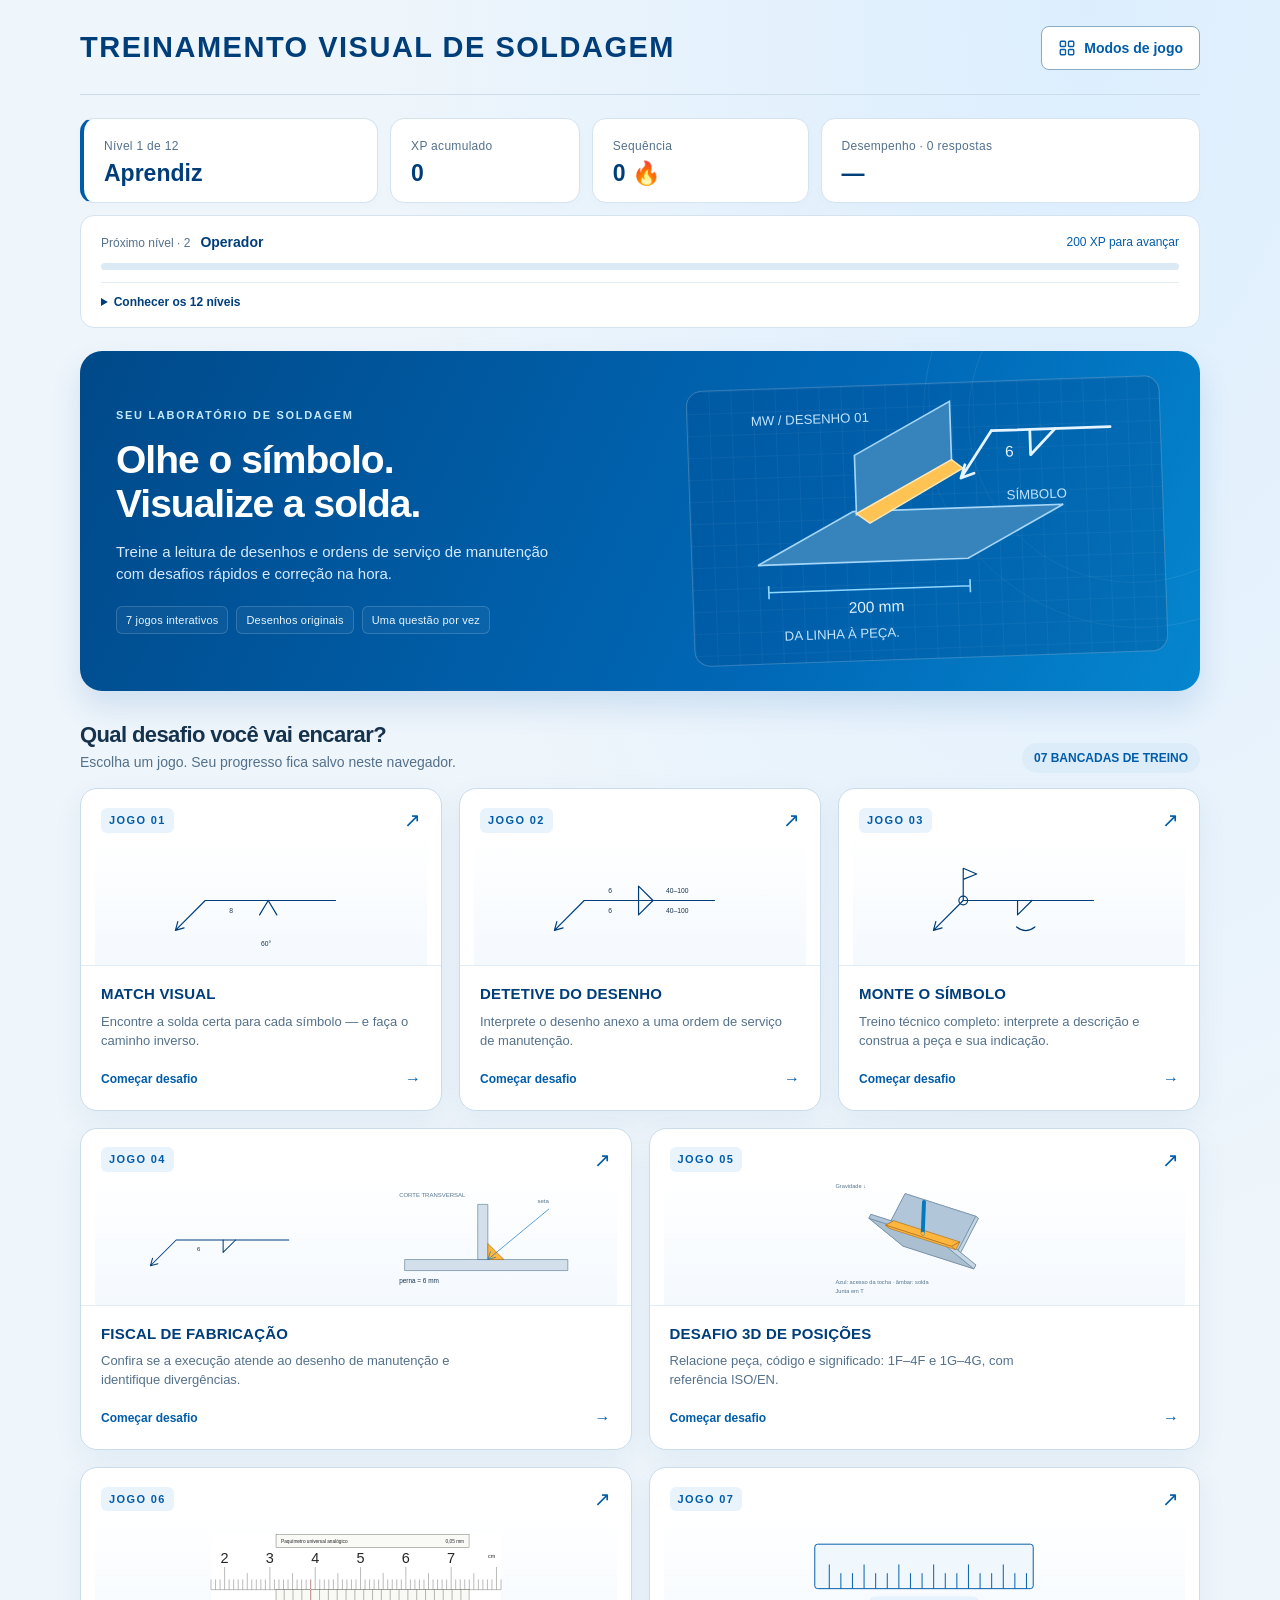
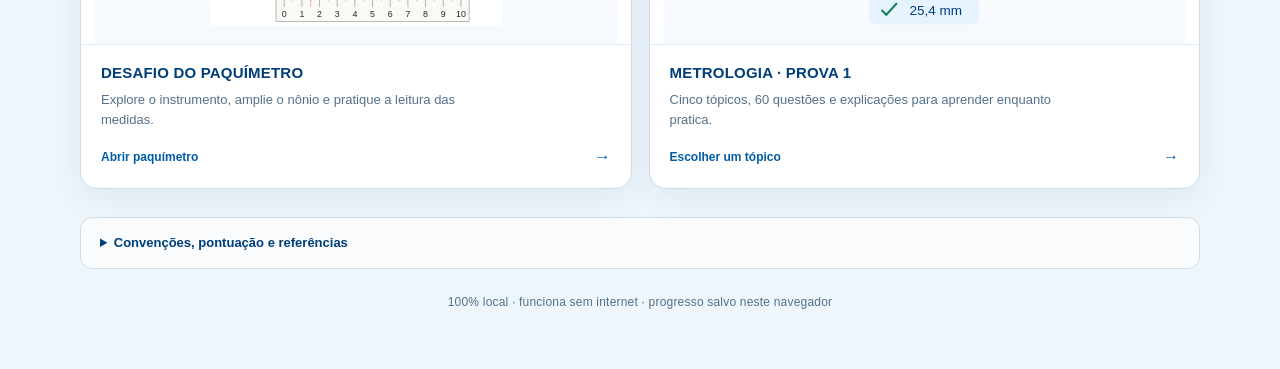
==== commit 303afec3: "Adiciona jogo 07 de metrologia com cinco topicos e apoio teorico" ====
--- a/index.html
+++ b/index.html
@@ -226,8 +226,40 @@
 /* A fixed, proportional close-up follows the same moving vernier. */
 .cp-free-focus .cp-canvas-fit{height:100%}.cp-free-focus .cp-canvas-fit>svg{height:100%!important;width:100%;overflow:hidden!important}.caliper-game .cp-free-focus .cp-scale-stage{flex:0 0 auto;height:clamp(220px,calc(100dvh - 264px),680px);min-height:0;overflow:hidden}
 .caliper-game .cp-free .cp-status{display:block;min-height:18px}
+.caliper-game .cp-position-task{flex-wrap:wrap;gap:12px 20px;padding:12px 0;border-top:1px solid #dce0e4}.cp-position-target{display:flex;align-items:center;gap:12px;flex-wrap:wrap}.cp-position-target>span{font-size:13px;color:#44576a}.cp-position-target>strong{font:400 28px/1.2 "Segoe UI",Arial,sans-serif;color:#18232f;white-space:nowrap}.cp-position-target small{font-size:15px;font-weight:400}.caliper-game .cp-position-task .cp-button{min-height:42px}
 .caliper-game .cp-modes-button{display:inline-flex;align-items:center;justify-content:center;gap:7px;min-height:44px;padding:9px 13px;border:1px solid #8bb2d3;border-radius:6px;background:#fff;color:#005ca9;font-size:12px}.caliper-game .cp-modes-button:hover{background:#eef6fc;border-color:#337eb8}.caliper-game .cp-modes-button:focus-visible{outline:3px solid #2987d0;outline-offset:2px}.cp-modes-button .modes-icon{display:block;flex:0 0 18px;width:18px;height:18px}.cp-config .cp-config-session-action{grid-column:1/-1;justify-self:start}
 @media(max-width:650px) and (orientation:portrait){.caliper-game .cp-free-focus .cp-scale-stage{flex:0 0 auto;height:clamp(220px,45dvh,420px);min-height:0}}
+
+.metrology-game{margin-top:26px;min-width:0}
+.mt-game{color:var(--ink);animation:mt-appear .2s ease-out}
+.mt-game button{font-size:14px;min-height:44px;letter-spacing:0}
+.mt-game button:hover{transform:none}
+.mt-intro{background:linear-gradient(110deg,#e4f2fe,#f8fcff);border:1px solid #bfd9ed;border-radius:18px;padding:28px 32px}
+.mt-intro h2{color:var(--blue-deep);font-size:36px;margin:8px 0 12px;letter-spacing:-.6px}
+.mt-intro p{max-width:740px;font-size:15px;color:#466680;margin-bottom:20px}
+.mt-intro-meta{display:flex;gap:8px;flex-wrap:wrap}.mt-intro-meta>span{background:#fff;border:1px solid #cce0f0;border-radius:6px;padding:5px 10px;font-size:12px;color:var(--blue-deep)}
+.mt-section-heading{display:flex;justify-content:space-between;align-items:center;gap:12px;margin:28px 0 14px}.mt-section-heading h3{font-size:20px;color:var(--blue-deep)}.mt-section-heading small{font-size:12px}
+.mt-topics{display:grid;grid-template-columns:repeat(2,minmax(0,1fr));gap:14px}
+.mt-game .mt-topic{display:flex;align-items:flex-start;text-align:left;gap:14px;padding:22px;background:#fff;border:1px solid #c8dceb;border-radius:14px;box-shadow:0 4px 14px #174c7806}
+.mt-topic:last-child{grid-column:1/-1}.mt-topic:hover{border-color:#4b99d3;background:#f9fcff}
+.mt-topic-number{display:grid;place-items:center;width:38px;height:38px;flex:0 0 38px;border-radius:9px;background:#e8f3fd;color:var(--blue);font-size:13px;font-weight:700;letter-spacing:.5px}
+.mt-topic-content{display:flex;flex:1;min-width:0;flex-direction:column;gap:8px}.mt-topic-content>strong{font-size:16px;font-weight:650;color:var(--blue-deep)}.mt-topic-content>span{font-size:13px;line-height:1.5;color:var(--muted)}
+.mt-topic-arrow{color:var(--blue);font-size:19px;padding-top:3px}.mt-topic-progress{display:flex;justify-content:space-between;gap:8px;margin-top:8px}.mt-topic-progress span{font-size:11px}
+.mt-progress-track{display:block;height:5px;border-radius:4px;background:#dfebf5;overflow:hidden}.mt-progress-track i{display:block;background:#137abc;height:100%;border-radius:4px;transition:width .2s}
+.mt-resume,.mt-all{display:flex;justify-content:space-between;align-items:center;gap:20px;border:1px solid #c8dceb;border-radius:12px;background:#fff;padding:18px 22px;margin-top:18px}.mt-resume strong,.mt-all strong{font-size:14px;color:var(--blue-deep)}.mt-resume small{display:block;font-size:12px;margin-top:4px}.mt-resume button,.mt-all button{flex-shrink:0}.mt-all{background:#f7fbff;margin-top:20px}.mt-all p{margin:5px 0 0;font-size:13px;color:var(--muted)}
+.mt-question-head{display:flex;align-items:center;gap:18px;margin-bottom:14px;font-size:13px;color:var(--muted)}.mt-question-head>span:nth-child(2){flex:1}.mt-question-count{color:var(--blue-deep);white-space:nowrap;font-weight:600}.mt-game .mt-back{background:#fff;padding:8px 13px;border-radius:8px;min-height:38px;color:var(--blue)}
+.mt-scoreline{display:flex;gap:20px;font-size:12px;color:var(--muted);margin:12px 0 20px}.mt-scoreline>span:last-child{margin-left:auto}.mt-score-correct{color:var(--good)}
+.mt-question{padding:28px 30px;background:#fff;border:1px solid #c8dceb;border-radius:17px;box-shadow:var(--shadow)}
+.mt-question h2{font-size:24px;line-height:1.45;font-weight:650;letter-spacing:-.3px;margin:12px 0 24px;max-width:960px}.mt-question h2:focus{outline:none}
+.mt-help-row{display:flex;align-items:center;gap:12px;flex-wrap:wrap;margin:20px 0 16px}.mt-help-row small{font-size:12px}.mt-game .mt-learn-button{display:inline-flex;align-items:center;gap:10px;padding:8px 13px;border:1px solid #9dc8e9;background:#edf7ff;color:var(--blue-deep);border-radius:9px;font-weight:600}.mt-learn-button>span:first-child{border:1px solid #72acd3;width:19px;height:19px;border-radius:50%;font-size:12px;display:grid;place-items:center}
+.mt-learn-panel{background:#f2f8fe;border:1px solid #c5def0;border-left:3px solid #157cbf;border-radius:9px;padding:22px 24px;margin-bottom:20px;font-size:14px;line-height:1.7}.mt-learn-panel h3{font-size:18px;color:var(--blue-deep);margin:7px 0 12px}.mt-learn-panel p{margin-bottom:12px}.mt-learn-panel ol{padding-left:22px;margin:0 0 14px}.mt-learn-panel li+li{margin-top:7px}.mt-learn-panel a{display:block;font-size:13px;margin-top:10px}.mt-learn-panel>small{display:block;font-size:11px;margin-top:16px}.mt-video{font-weight:600}
+.mt-options{display:grid;gap:10px}.mt-game .mt-option{display:flex;align-items:center;gap:14px;text-align:left;padding:14px 17px;border:1px solid #c9dce9;border-radius:10px;background:#fff;min-height:58px;font-weight:400;line-height:1.5}.mt-game .mt-option:hover:not(:disabled){border-color:#187ec2;background:#f4f9ff;box-shadow:0 2px 8px #005ca90b}.mt-option>span:nth-child(2){flex:1;min-width:0}.mt-letter{display:grid;place-items:center;width:29px;height:29px;flex:0 0 29px;border-radius:6px;background:#edf4fa;color:#386b93;font-size:12px;font-weight:600}.mt-game .mt-option-correct{background:#f0fbf5;border-color:#63ac88;color:#185d40}.mt-game .mt-option-wrong{background:#fff5f6;border-color:#d58c97;color:#8c2c3c}.mt-option-label{font-size:11px;white-space:nowrap}.mt-answer-note{color:var(--muted);font-size:12px;margin:15px 0 0}
+.mt-feedback{border:1px solid #b8ddc9;border-left:4px solid var(--good);border-radius:10px;background:#f4fbf7;padding:20px 23px;margin-top:22px}.mt-feedback>strong{color:var(--good);font-size:17px}.mt-feedback p{font-size:14px;margin:10px 0 16px}.mt-feedback>small{display:block;margin-bottom:15px;font-size:12px}.mt-feedback-error{border-color:#e5bac3;border-left-color:var(--bad);background:#fff7f8}.mt-feedback-error>strong{color:var(--bad)}
+.mt-diagram{margin:0 0 22px;border:1px solid #d6e3ee;border-radius:10px;padding:15px 18px;overflow:hidden}.mt-diagram figcaption{font-size:12px;color:var(--muted);margin-bottom:8px}.mt-scale-scroll{overflow-x:auto;overscroll-behavior-x:contain;padding:8px 0;outline-offset:-3px}.mt-scale-scroll>svg.caliper-instrument{display:block;width:100%;min-width:700px;height:auto;max-height:none}.mt-diagram>small{font-size:11px;display:none}
+.mt-result{background:#fff;border:1px solid #c8dceb;border-radius:18px;text-align:center;padding:40px 30px}.mt-result h2{color:var(--blue-deep);font-size:29px;margin:12px 0 6px}.mt-result>p{font-size:14px;color:var(--muted);max-width:650px;margin:12px auto 22px}.mt-result-percent{font-size:70px;color:var(--blue);font-weight:700;line-height:1.3;margin:24px 0 12px}.mt-result-percent>span{font-size:28px;font-weight:500}.mt-result-stats{display:flex;justify-content:center;flex-wrap:wrap;gap:12px;margin-bottom:24px}.mt-result-stats>span{background:#f0f7fc;border:1px solid #d7e6f1;border-radius:9px;padding:10px 18px;font-size:13px;color:var(--muted)}.mt-result-stats strong{color:var(--blue-deep);font-size:17px;margin-right:4px}.mt-result-actions{display:flex;justify-content:center;gap:10px;flex-wrap:wrap}.mt-storage-notice{font-size:12px;color:#9a4b10;padding:12px}
+@keyframes mt-appear{from{opacity:.5;transform:translateY(3px)}to{opacity:1;transform:none}}
+@media(prefers-reduced-motion:reduce){.mt-game{animation:none}.mt-progress-track i{transition:none}}
+@media(max-width:720px){.mt-topics{grid-template-columns:1fr}.mt-intro{padding:22px}.mt-intro h2{font-size:30px}.mt-section-heading{align-items:flex-start;flex-direction:column;gap:4px}.mt-game .mt-topic{padding:18px;gap:12px}.mt-topic-content>strong{font-size:15px}.mt-resume,.mt-all{align-items:flex-start;flex-direction:column;gap:14px}.mt-question-head{flex-wrap:wrap;gap:10px}.mt-question-head>span:nth-child(2){order:3;flex-basis:100%}.mt-question-count{margin-left:auto}.mt-question{padding:21px 18px}.mt-question h2{font-size:20px}.mt-learn-panel{padding:18px}.mt-option-label{white-space:normal;max-width:60px}.mt-diagram{padding:12px}.mt-diagram>small{display:block}.mt-result{padding:30px 20px}.mt-result-actions{flex-direction:column}.mt-topic-progress{flex-wrap:wrap;gap:2px 10px}}
 
 /* A single, consistent destination for choosing another game. */
 .modes-icon{display:block;width:18px;height:18px;flex:0 0 18px;color:inherit}
@@ -1021,7 +1053,7 @@
 }
 
 function menu(){
-  window.CaliperGame.close();window.scrollTo(0,0);mode=0;locked=false;retry=null;detect=null;stats();
+  window.CaliperGame.close();window.MetrologyGame.close();window.scrollTo(0,0);mode=0;locked=false;retry=null;detect=null;stats();
   const heroDrawing=svg(
     '<path class="metal" d="M55 155 L246 155 L334 109 L143 109 Z"/>'+
     '<path class="metal" d="M146 112 L234 66 L234 12 L146 58 Z"/>'+
@@ -1037,13 +1069,13 @@
     'Desenho original de junta em T com filete e indicação de soldagem','0 0 420 240');
   const previews=[symbol({type:'V',size:8,angle:60}),symbol({type:'Filete',side:'ambos',size:6,length:40,pitch:100}),symbol({type:'Filete',field:true,all:true,contour:'Convexo'}),symbol({type:'Filete',size:6})+cut({type:'Filete',size:6}),position('1F',.05)];
   const descriptions=['Encontre a solda certa para cada símbolo — e faça o caminho inverso.','Interprete o desenho anexo a uma ordem de serviço de manutenção.','Treino técnico completo: interprete a descrição e construa a peça e sua indicação.','Confira se a execução atende ao desenho de manutenção e identifique divergências.','Relacione peça, código e significado: 1F–4F e 1G–4G, com referência ISO/EN.'];
-  app.innerHTML=`<div class="hero"><div><span class="eyebrow">Seu laboratório de soldagem</span><h2>Olhe o símbolo.<br>Visualize a solda.</h2><p>Treine a leitura de desenhos e ordens de serviço de manutenção com desafios rápidos e correção na hora.</p><div class="hero-tags"><span>6 jogos interativos</span><span>Desenhos originais</span><span>Uma questão por vez</span></div></div><div class="hero-art">${heroDrawing}</div></div><div class="menu-heading"><div><h2>Qual desafio você vai encarar?</h2><p>Escolha um jogo. Seu progresso fica salvo neste navegador.</p></div><span class="menu-counter">06 BANCADAS DE TREINO</span></div><div class="menu">${names.slice(1).map((name,i)=>`<button class="mode" data-mode="${i+1}" type="button"><span class="mode-head"><span class="num">JOGO 0${i+1}</span><span class="mode-arrow" aria-hidden="true">↗</span></span><span class="game-preview ${i===3?'double':''}" aria-hidden="true">${previews[i]}</span><span class="mode-body"><h3>${name}</h3><small>${descriptions[i]}</small><span class="mode-cta"><span>Começar desafio</span><span aria-hidden="true">→</span></span></span></button>`).join('')}</div>`;
-  app.querySelector('.menu').insertAdjacentHTML('beforeend',window.CaliperGame.card());
+  app.innerHTML=`<div class="hero"><div><span class="eyebrow">Seu laboratório de soldagem</span><h2>Olhe o símbolo.<br>Visualize a solda.</h2><p>Treine a leitura de desenhos e ordens de serviço de manutenção com desafios rápidos e correção na hora.</p><div class="hero-tags"><span>7 jogos interativos</span><span>Desenhos originais</span><span>Uma questão por vez</span></div></div><div class="hero-art">${heroDrawing}</div></div><div class="menu-heading"><div><h2>Qual desafio você vai encarar?</h2><p>Escolha um jogo. Seu progresso fica salvo neste navegador.</p></div><span class="menu-counter">07 BANCADAS DE TREINO</span></div><div class="menu">${names.slice(1).map((name,i)=>`<button class="mode" data-mode="${i+1}" type="button"><span class="mode-head"><span class="num">JOGO 0${i+1}</span><span class="mode-arrow" aria-hidden="true">↗</span></span><span class="game-preview ${i===3?'double':''}" aria-hidden="true">${previews[i]}</span><span class="mode-body"><h3>${name}</h3><small>${descriptions[i]}</small><span class="mode-cta"><span>Começar desafio</span><span aria-hidden="true">→</span></span></span></button>`).join('')}</div>`;
+  app.querySelector('.menu').insertAdjacentHTML('beforeend',window.CaliperGame.card()+window.MetrologyGame.card());
   app.querySelectorAll('[data-mode]').forEach(b=>b.onclick=()=>start(+b.dataset.mode));
 
 }
 
-function start(m){if(m===6){if(previewActive)exitMaxPreview();mode=6;detect=null;retry=null;window.CaliperGame.open(app);return;}window.CaliperGame.close();mode=m;detect=null;retry=null;next();}
+function start(m){if(m===7){window.CaliperGame.close();if(previewActive)exitMaxPreview();mode=7;detect=null;retry=null;window.MetrologyGame.open(app);return;}window.MetrologyGame.close();if(m===6){if(previewActive)exitMaxPreview();mode=6;detect=null;retry=null;window.CaliperGame.open(app);return;}window.CaliperGame.close();mode=m;detect=null;retry=null;next();}
 function shell(prompt,visual){app.innerHTML=`<div class="toolbar"><span class="eyebrow">${names[mode]} ${retry?'· REFORÇO':''}</span><small>${trainingProgressText()}</small></div><h2>${prompt}</h2>${visual?`<div class="scene">${visual}</div>`:''}<div id="work"></div><div id="feedback" aria-live="polite"></div>`;}
 function answerLabel(x){return ({T:'T / ângulo',Borda:'Aresta / borda'})[x]||x;}
 function options(items,answer,render=answerLabel){q.answer=answer;$('#work').innerHTML=`<div class="${q.image?'choices':'pills'}">${items.map((x,i)=>`<button class="choice" data-index="${i}"><span class="letter">${String.fromCharCode(65+i)}</span> ${render(x)}</button>`).join('')}</div>`;app.querySelectorAll('[data-index]').forEach(b=>b.onclick=()=>grade(items[+b.dataset.index],b,items));}
@@ -2167,12 +2199,12 @@
     const ink = '#252525', paper = '#fff', face = '#ededed', steel = '#fff', shade = '#a9a9a9';
     const outline = `fill="${paper}" stroke="${ink}" stroke-width="1.1"`;
     let s = '<g class="ci-technical-drawing" stroke-linecap="round" stroke-linejoin="round">';
-    // Both pairs share the same opening. Internal contacts are offset 45 px
-    // behind their external contacts and meet at exactly zero travel.
-    const fixedInternal='M75 12 C94 24 109 45 109 65 V95 H72 V83 H81 V74 H75 Z';
-    const movingInternal='M-45 12 C-64 24 -79 45 -79 65 V95 H18 V83 H-51 V74 H-45 Z';
-    const fixedOuter='M72 95 H120 V148 H108 V176 H120 V292 C104 292 96 286 92 274 L72 169 Z';
-    const movingOuter='M12 148 H18 V218 H44 L24 274 C20 286 12 292 0 292 V176 H12 Z';
+    // Narrow knife jaws rise almost vertically from their shoulders. Both
+    // internal contacts share a 24 px setback from the external datum.
+    const fixedInternal='M96 14 C105 25 113 45 114 64 V95 H72 V83 H101 V74 H96 Z';
+    const movingInternal='M-24 14 C-33 25 -41 45 -42 64 V95 H18 V83 H-24 Z';
+    const fixedOuter='M72 95 H120 V148 H115 V176 H120 V292 H109 C101 292 96 286 93 277 L72 169 Z';
+    const movingOuter='M5 148 H18 V218 H44 L24 274 C20 286 15 292 8 292 H0 V176 H5 Z';
     s+=`<defs><clipPath id="${c.prefix}-fixed-inner-clip">${path(fixedInternal)}</clipPath><clipPath id="${c.prefix}-moving-inner-clip">${path(movingInternal)}</clipPath><clipPath id="${c.prefix}-fixed-outer-clip">${path(fixedOuter)}</clipPath><clipPath id="${c.prefix}-moving-outer-clip">${path(movingOuter)}</clipPath></defs>`;
     if (c.objectValue !== null) {
       const width = c.objectValue * pp, end = g.zeroPx + width;
@@ -2193,15 +2225,17 @@
     s += text(758,119,c.r.unit==='mm'?'cm':'pol','font-size="11" text-anchor="middle"');
 
     // White machined faces with one contained edge shadow and a flat tip.
-    s += path(fixedOuter,`class="ci-fixed-jaw" ${outline}`);
+    s += path(fixedOuter,`class="ci-fixed-jaw" fill="#ededed" stroke="${ink}" stroke-width="1.1"`);
     s += `<g clip-path="url(#${c.prefix}-fixed-outer-clip)" pointer-events="none">`;
     s += path('M72 149 H78 L99 274 C102 283 110 287 120 287 V295 H88 L68 170 Z',`class="ci-jaw-bevel" fill="#d5d5d5"`);
-    s += rect(96,262,24,33,'class="ci-jaw-insert" fill="#777"');
+    s += rect(99,262,21,33,'class="ci-jaw-insert" fill="#929292"');
     s += '</g>';
     s += line(120,176,120,292,`class="ci-external-fixed-contact" stroke="${ink}" stroke-width="1.1"`);
-    s += path(fixedInternal,`class="ci-fixed-internal-jaw" ${outline}`);
-    s += `<g clip-path="url(#${c.prefix}-fixed-inner-clip)" pointer-events="none">${path('M75 12 C94 24 109 45 109 65 V95 H100 V64 C100 44 87 23 75 16 Z','class="ci-internal-shadow" fill="#999"')}</g>`;
-    s += line(75,12,75,74,`class="ci-internal-fixed-contact" stroke="${ink}" stroke-width=".9"`);
+    // The knife jaws are solid metal faces. Their two different gray planes
+    // keep them identifiable at zero without introducing a false opening.
+    s += path(fixedInternal,`class="ci-fixed-internal-jaw" fill="#c9c9c9" stroke="${ink}" stroke-width="1.1"`);
+    s += `<g clip-path="url(#${c.prefix}-fixed-inner-clip)" pointer-events="none">${path('M96 14 C105 25 113 45 114 64 V95 H111 V64 C110 45 103 26 96 16 Z','class="ci-internal-shadow" fill="#a3a3a3"')}</g>`;
+    s += line(96,14,96,74,`class="ci-internal-fixed-contact" stroke="${ink}" stroke-width=".9"`);
 
     s += `<g ${hook('x',pp)} transform="translate(${p(g.sliderPx)} 0)">`;
     s += rect(796-g.sliderPx,112,c.value*pp,7,`class="ci-depth-rod" fill="${paper}" stroke="${ink}" stroke-width="1"`);
@@ -2210,20 +2244,18 @@
     // completely visible; only the nônio sits below its reading edge.
     s += rect(18,84,bodyWidth-18,15,`class="ci-slider-carriage" fill="#fff" stroke="${ink}" stroke-width="1.1"`);
     s += path(`M18 148 H${p(bodyWidth)} V218 H18 Z`,`class="ci-slider-body" fill="#fff" stroke="${ink}" stroke-width="1.1"`);
-    s += rect(20,195,bodyWidth-22,19,`fill="${shade}" opacity=".3" pointer-events="none"`);
     s += line(20,88,bodyWidth-3,88,`stroke="${ink}" stroke-width=".55"`);
-    s += line(22,194,bodyWidth-3,194,`class="ci-vernier-footer" stroke="#a0a49b" stroke-width=".45"`);
     s += line(20,214,bodyWidth-3,214,`stroke="${ink}" stroke-width=".45"`);
     s += text(23,96,'UNIVERSAL','font-size="8" letter-spacing="1.2"');
-    s += path(movingOuter,`class="ci-moving-jaw" ${outline}`);
+    s += path(movingOuter,`class="ci-moving-jaw" fill="#e7e7e7" stroke="${ink}" stroke-width="1.1"`);
     s += `<g clip-path="url(#${c.prefix}-moving-outer-clip)" pointer-events="none">`;
     s += path('M13 148 H18 V218 H44 L24 274 C20 286 12 292 0 292 V286 C9 286 15 281 18 271 L33 224 H13 Z',`class="ci-jaw-bevel ci-moving-jaw-bevel" fill="#d5d5d5"`);
-    s += rect(0,262,24,33,'class="ci-jaw-insert" fill="#777"');
+    s += rect(0,262,21,33,'class="ci-jaw-insert" fill="#747474"');
     s += '</g>';
     s += line(0,176,0,292,`class="ci-external-moving-contact" stroke="${c.contact?'#087f57':ink}" stroke-width="${c.contact?1.6:1.1}"`);
-    s += path(movingInternal,`class="ci-moving-internal-jaw" ${outline}`);
-    s += `<g clip-path="url(#${c.prefix}-moving-inner-clip)" pointer-events="none">${path('M-45 12 C-64 24 -79 45 -79 65 V95 H-70 V64 C-70 44 -57 23 -45 16 Z','class="ci-internal-shadow" fill="#999"')}</g>`;
-    s += line(-45,12,-45,74,`class="ci-internal-moving-contact" stroke="${ink}" stroke-width=".9"`);
+    s += path(movingInternal,`class="ci-moving-internal-jaw" fill="#999" stroke="${ink}" stroke-width="1.1"`);
+    s += `<g clip-path="url(#${c.prefix}-moving-inner-clip)" pointer-events="none">${path('M-24 14 C-33 25 -41 45 -42 64 V95 H-39 V64 C-38 45 -31 26 -24 16 Z','class="ci-internal-shadow" fill="#c4c4c4"')}</g>`;
+    s += line(-24,14,-24,74,`class="ci-internal-moving-contact" stroke="${ink}" stroke-width=".9"`);
 
     s += '<g class="ci-locking-screw">';
     s += rect(48,67,10,17,outline)+rect(44,79,18,4,outline);
@@ -2247,7 +2279,6 @@
       s += line(at,baseline,at,baseline+(k%stride?11:19),`class="ci-whole-vernier" data-vernier-index="${k}" stroke="${ink}" stroke-width=".75"`);
       if(k%stride===0||k===c.r.divisions)s+=text(at,184,c.key==='mm-005'?k/2:k,`class="ci-vernier-label" font-size="${c.key==='in-1000'?7:c.r.unit==='in'?8:9}" text-anchor="middle"`);
     }
-    s += text(24,207,c.r.unit==='mm'?'mm':'pol','class="ci-vernier-unit" font-size="8"')+text(bodyWidth-24,207,c.r.label,'class="ci-resolution-label" font-size="9" text-anchor="end"');
     const index=c.ticks%c.r.mainTicks,at=readOffset+index*c.r.vernierPitch*pp;
     if(['free','focus'].includes(c.section)){
       s+=line(at,128,at,170,'class="ci-alignment-line" stroke="#d12626" stroke-width="1"');
@@ -2440,19 +2471,19 @@
   }
   // One enlarged caliper face for the assessment game. This is the instrument's
   // principal scale and sliding vernier sharing one edge, not a second diagram.
-  function gameScale(c) {
+  function gameScale(c, showHeader = true) {
     const r = c.r;
     const scale = r.unit === 'mm' ? r.divisions === 10 ? 50 : r.divisions === 20 ? 20 : 16 : r.divisions === 8 ? 1400 : 1200;
     const bucketTicks = r.unit === 'mm' ? 10 * r.denominator : r.denominator / 4;
     const marginTicks = r.unit === 'mm' ? (r.divisions === 10 ? 4 : 8) * r.denominator : r.denominator / 10;
     const originTicks = Math.max(0, Math.floor((c.ticks - marginTicks) / bucketTicks) * bucketTicks);
     const x = ticks => 60 + (ticks - originTicks) * scale / r.denominator;
-    const mainY = 250, height = 410, zero = x(c.ticks), end = x(c.ticks + r.divisions * r.vernierPitchTicks);
+    const mainY = 250, height = showHeader ? 410 : 330, zero = x(c.ticks), end = x(c.ticks + r.divisions * r.vernierPitchTicks);
     const index = c.ticks % r.mainTicks, coincidenceTicks = c.ticks + index * r.vernierPitchTicks;
     const first = Math.max(0, Math.ceil((originTicks - 60 * r.denominator / scale) / r.mainTicks));
     const last = Math.floor((originTicks + 1220 * r.denominator / scale) / r.mainTicks);
     let content = rect(0, 0, 1280, height, 'fill="#fff"');
-    content += '<g class="ci-game-window" data-px-per-unit="' + scale + '">';
+    content += '<g class="ci-game-window" data-px-per-unit="' + scale + '"' + (showHeader ? '' : ' transform="translate(0 -80)"') + '>';
     // Read the metric main numbers in centimetres; every small interval is 1 mm.
     for (let k = first; k <= last; k++) {
       const ticks = k * r.mainTicks, value = ticks / r.denominator, at = x(ticks);
@@ -2468,9 +2499,11 @@
     content += line(0, mainY, 1280, mainY, 'stroke="#262b22" stroke-width="1.3"');
     content += text(1255, 111, r.unit === 'mm' ? 'cm' : 'pol', 'font-size="24" text-anchor="end"');
     content += '<g ' + hook('x',scale) + '>';
-    content += rect(zero - 36, 8, end - zero + 72, 57, 'class="ci-game-cursor-top" fill="#f9faf6" stroke="#333b2e" stroke-width="1.5"');
-    content += text(zero - 14, 44, TYPES[c.type].name, 'font-size="21"');
-    content += text(end + 14, 44, r.label, 'font-size="21" text-anchor="end"');
+    if (showHeader) {
+      content += rect(zero - 36, 8, end - zero + 72, 57, 'class="ci-game-cursor-top" fill="#f9faf6" stroke="#333b2e" stroke-width="1.5"');
+      content += text(zero - 14, 44, TYPES[c.type].name, 'font-size="21"');
+      content += text(end + 14, 44, r.label, 'font-size="21" text-anchor="end"');
+    }
     content += rect(zero - 36, mainY, end - zero + 72, 140, 'class="ci-game-cursor" fill="#f9faf6" stroke="#333b2e" stroke-width="1.5"');
     for (let k = 0; k <= r.divisions; k++) {
       const ticks = c.ticks + k * r.vernierPitchTicks, at = x(ticks), selected = c.reveal && k === index;
@@ -2490,7 +2523,7 @@
     if (!['full', 'instrument', 'detail', 'game', 'free', 'focus'].includes(section)) throw new RangeError('Seção do instrumento desconhecida.');
     if(['free','focus'].includes(section)&&!technical)throw new RangeError('A vista livre usa o paquímetro universal analógico.');
     const instrument = section === 'detail' || section === 'game' ? '' : c.type === 'depth' ? wholeDepth(c, g) : c.type === 'height' ? wholeHeight(c, g) : wholeHorizontal(c, g);
-    const detail = ['instrument','free','focus'].includes(section) ? null : c.type === 'digital' ? digitalDetail(c, g) : c.type === 'dial' ? dialDetail(c) : section === 'game' ? gameScale(c) : vernierDetail(c);
+    const detail = ['instrument','free','focus'].includes(section) ? null : c.type === 'digital' ? digitalDetail(c, g) : c.type === 'dial' ? dialDetail(c) : section === 'game' ? gameScale(c,options.scaleHeader!==false) : vernierDetail(c);
     const instrumentHeight=technical?330:300;
     const focusWidth=Math.max(universalPlateWidth(c,g)+220,360),focusHeight=220,focusX=clean(g.sliderPx-(focusWidth-universalPlateWidth(c,g))/2);
     const height = section === 'focus' ? focusHeight : section === 'free' ? 360 : section === 'instrument' ? instrumentHeight : section === 'detail' || section === 'game' ? detail.height : instrumentHeight + detail.height;
@@ -2532,7 +2565,6 @@
   const resolution=()=>E.getResolution(session()?.config.resolutionKey||store.settings.resolutionKey);
   const isExam=()=>!!session()&&session().config.activity!=='free'&&session().config.assessment==='exam';
   const visible=()=>{const s=session();return !!s&&(s.config.activity==='free'||s.locked&&!isExam())&&s.reveal;};
-  const contact=()=>session()?.config.activity==='challenge'&&session().ticks===session().targetTicks;
   const canMove=()=>!!session()&&!session().locked&&!session().completed&&session().config.activity!=='reading';
   const elapsed=()=>{const s=session();return s?Math.max(0,(s.endedAt||s.pausedAt||Date.now())-s.startedAt):0;};
   const isFree=()=>session()?.config.activity==='free';
@@ -2608,28 +2640,29 @@
   }
   function practiceReading(){const previous=store.suspendedSession;if(previous&&!previous.completed)return resumeAssessment();const config={...store.settings,activity:'reading'};if(previous?.completed)for(const key of ['difficulty','quantity','assessment'])config[key]=previous.config[key];start(config);}
   function start(config=store.settings){const c=configOf(config);if(c.activity==='free')return enterFree(c);const previous=session();if(previous?.config.activity==='free'){if(!previous.pausedAt)previous.pausedAt=Date.now();store.freeSession=previous;}store.suspendedSession=null;delete store.suspendedView;delete store.suspendedZoom;store.settings=c;store.session=newSession(c);view=c.activity==='reading'?'scale':'instrument';detailZoom=1;configOpen=false;notice='';makeQuestion();persist();renderSimulator();scrollGameTop();}
-  function makeQuestion(){const s=session(),c=s.config;let next,last=s.targetTicks;for(let i=0;i<20;i++){next=E.nextMeasure({resolutionKey:c.resolutionKey,difficulty:c.difficulty,questionIndex:s.answered,level:E.getLevel(store.stats.correct).level});if(next!==last)break;}s.targetTicks=next;const gap=Math.max(1,E.quantize(resolution().capacity*.08,c.resolutionKey));s.ticks=c.activity==='reading'?next:c.type==='depth'?Math.max(0,next-gap):Math.min(resolution().maxTicks,next+gap);s.questionStartedAt=Date.now();s.locked=false;s.reveal=false;s.annotations=false;s.input='';s.hint=false;s.lastResult=null;}
-  function opts(){const s=session();return {type:s.config.type,ticks:s.ticks,resolutionKey:s.config.resolutionKey,reveal:visible(),annotated:visible()&&s.annotations,objectTicks:s.config.activity==='challenge'?s.targetTicks:undefined,contact:contact(),section:section()};}
-  function configHTML(){const c=store.settings,free=c.activity==='free',resume=store.suspendedSession&&!store.suspendedSession.completed;return `<details id="cp-config" class="cp-config" ${configOpen?'open':''}><summary>Configurar instrumento e sessão</summary><form id="cp-setup-form"><p class="cp-model-label">Modelo: <strong>Paquímetro universal analógico</strong></p>${isFree()?`<button type="button" class="cp-button cp-config-session-action" data-cp="${resume?'resume-assessment':'practice-reading'}">${resume?'Retomar prática':'Praticar leitura'}</button>`:''}<label>Resolução<select id="cp-resolution">${E.supportedResolutions(c.type).map(r=>`<option value="${r.id}" ${r.id===c.resolutionKey?'selected':''}>${esc(r.label)}</option>`).join('')}</select></label><label>Atividade<select id="cp-activity" name="cp-activity"><option value="reading" ${c.activity==='reading'?'selected':''}>Leitura da escala</option><option value="free" ${free?'selected':''}>Exploração livre</option><option value="challenge" ${c.activity==='challenge'?'selected':''}>Medição por contato</option></select></label><label>Dificuldade<select id="cp-difficulty" ${free?'disabled':''}>${[['easy','Fácil'],['medium','Médio'],['hard','Difícil']].map(([value,label])=>`<option value="${value}" ${c.difficulty===value?'selected':''}>${label}</option>`).join('')}</select></label><label>Questões<select id="cp-quantity" ${free?'disabled':''}>${[10,20,30,0].map(value=>`<option value="${value}" ${c.quantity===value?'selected':''}>${value||'Sem limite'}</option>`).join('')}</select></label><label>Avaliação<select id="cp-assessment" ${free?'disabled':''}><option value="training" ${c.assessment==='training'?'selected':''}>Treinamento</option><option value="exam" ${c.assessment==='exam'?'selected':''}>Prova</option></select></label><button type="submit" class="cp-button primary">Iniciar nova sessão</button><p class="cp-config-note">Escala principal e nônio do paquímetro universal analógico.</p></form></details>`;}
+  function makeQuestion(){const s=session(),c=s.config;let next,last=s.targetTicks;for(let i=0;i<20;i++){next=E.nextMeasure({resolutionKey:c.resolutionKey,difficulty:c.difficulty,questionIndex:s.answered,level:E.getLevel(store.stats.correct).level});if(next!==last)break;}s.targetTicks=next;s.ticks=c.activity==='reading'?next:0;s.questionStartedAt=Date.now();s.locked=false;s.reveal=false;s.annotations=false;s.input='';s.hint=false;s.lastResult=null;}
+  function opts(){const s=session();return {type:s.config.type,ticks:s.ticks,resolutionKey:s.config.resolutionKey,reveal:visible(),annotated:visible()&&s.annotations,section:section()};}
+  function configHTML(){const c=store.settings,free=c.activity==='free',resume=store.suspendedSession&&!store.suspendedSession.completed;return `<details id="cp-config" class="cp-config" ${configOpen?'open':''}><summary>Configurar instrumento e sessão</summary><form id="cp-setup-form"><p class="cp-model-label">Modelo: <strong>Paquímetro universal analógico</strong></p>${isFree()?`<button type="button" class="cp-button cp-config-session-action" data-cp="${resume?'resume-assessment':'practice-reading'}">${resume?'Retomar prática':'Praticar leitura'}</button>`:''}<label>Resolução<select id="cp-resolution">${E.supportedResolutions(c.type).map(r=>`<option value="${r.id}" ${r.id===c.resolutionKey?'selected':''}>${esc(r.label)}</option>`).join('')}</select></label><label>Atividade<select id="cp-activity" name="cp-activity"><option value="reading" ${c.activity==='reading'?'selected':''}>Leitura da escala</option><option value="free" ${free?'selected':''}>Exploração livre</option><option value="challenge" ${c.activity==='challenge'?'selected':''}>Posicione a medida</option></select></label><label>Dificuldade<select id="cp-difficulty" ${free?'disabled':''}>${[['easy','Fácil'],['medium','Médio'],['hard','Difícil']].map(([value,label])=>`<option value="${value}" ${c.difficulty===value?'selected':''}>${label}</option>`).join('')}</select></label><label>Questões<select id="cp-quantity" ${free?'disabled':''}>${[10,20,30,0].map(value=>`<option value="${value}" ${c.quantity===value?'selected':''}>${value||'Sem limite'}</option>`).join('')}</select></label><label>Avaliação<select id="cp-assessment" ${free?'disabled':''}><option value="training" ${c.assessment==='training'?'selected':''}>Treinamento</option><option value="exam" ${c.assessment==='exam'?'selected':''}>Prova</option></select></label><button type="submit" class="cp-button primary">Iniciar nova sessão</button><p class="cp-config-note">Escala principal e nônio do paquímetro universal analógico.</p></form></details>`;}
   function modesButton(){return '<button type="button" class="cp-button cp-modes-button" data-cp="exit" aria-label="Modos de jogo" title="Escolher outro jogo"><svg class="modes-icon" xmlns="http://www.w3.org/2000/svg" viewBox="0 0 24 24" width="18" height="18" fill="none" stroke="currentColor" stroke-width="1.8" aria-hidden="true"><rect x="3" y="3" width="7" height="7" rx="1.3"/><rect x="14" y="3" width="7" height="7" rx="1.3"/><rect x="3" y="14" width="7" height="7" rx="1.3"/><rect x="14" y="14" width="7" height="7" rx="1.3"/></svg><span>Modos</span></button>';}
-  function header(summary=false){const s=session(),c=s.config,r=resolution(),free=c.activity==='free',reading=c.activity==='reading';const title=summary?'Resultado da sessão':reading?'Treinamento de paquímetro':free?'Paquímetro universal':'Desafio do Paquímetro';const subtitle=reading?'':`${esc(E.getType(c.type).label)} · ${esc(r.label)}${!summary?' · '+(free?'Modo livre':isExam()?'Prova':'Contato com a peça'):''}`;return `<header class="cp-game-top"><div><h2 tabindex="-1">${title}</h2>${subtitle?`<p>${subtitle}</p>`:''}</div><div class="cp-top-actions">${modesButton()}${!free?'<button type="button" class="cp-button primary cp-free-button" data-cp="free">Modo livre</button>':''}${!summary?'<button type="button" class="cp-button" data-cp="configure" aria-controls="cp-config">Configurar</button>':''}${fullscreenButton()}${!summary?'<button type="button" class="cp-button" data-cp="finish">Encerrar</button>':''}</div></header>`;}
+  function header(summary=false){const s=session(),c=s.config,r=resolution(),free=c.activity==='free',reading=c.activity==='reading';const title=summary?'Resultado da sessão':reading?'Treinamento de paquímetro':free?'Paquímetro universal':'Posicione a medida';const subtitle=reading?'':`${esc(E.getType(c.type).label)} · ${esc(r.label)}${!summary?' · '+(free?'Modo livre':isExam()?'Prova':'Treino de posicionamento'):''}`;return `<header class="cp-game-top"><div><h2 tabindex="-1">${title}</h2>${subtitle?`<p>${subtitle}</p>`:''}</div><div class="cp-top-actions">${modesButton()}${!free?'<button type="button" class="cp-button primary cp-free-button" data-cp="free">Modo livre</button>':''}${!summary?'<button type="button" class="cp-button" data-cp="configure" aria-controls="cp-config">Configurar</button>':''}${fullscreenButton()}${!summary?'<button type="button" class="cp-button" data-cp="finish">Encerrar</button>':''}</div></header>`;}
   function zoomHTML(){const free=isFree(),label=view==='instrument'?(free?'Leitura ampliada':'Ampliar escala'):'Ver instrumento';return `<div class="cp-scale-toolbar"><span>${session().config.activity==='reading'?'Interprete a escala e digite sua resposta.':view==='instrument'?'Arraste o cursor ou use as setas.':free?'Leitura ampliada: observe os milímetros e o nônio com mais espaçamento.':'Escala ampliada do mesmo instrumento.'}</span><div class="cp-zoom">${session().config.activity!=='reading'?`<button type="button" class="cp-button cp-view-button" data-cp="view" aria-label="${label}" aria-pressed="${view==='scale'}"><span aria-hidden="true" class="cp-icon cp-icon-search"></span> ${label}</button>`:''}${free?'':`<button data-cp="zoom-out" aria-label="Diminuir ampliação">−</button><label>Ampliação<select id="cp-zoom">${ZOOMS.map(value=>`<option value="${value}" ${value===detailZoom?'selected':''}>${value*100}%</option>`).join('')}</select></label><button data-cp="zoom-in" aria-label="Aumentar ampliação">+</button><output id="cp-zoom-value" class="cp-sr">${detailZoom*100}%</output>`}</div></div>`;}
   function counters(){const s=session(),c=s.config;return `<div class="cp-counters" aria-label="Desempenho da sessão">${isExam()?`<div><span>Registradas</span><strong>${s.answered}</strong></div>`:`<div class="cp-correct"><span>Acertos</span><strong>${s.correct}</strong></div><div class="cp-wrong"><span>Erros</span><strong>${s.wrong}</strong></div>`}<div><span>Questão</span><strong>${s.locked?s.answered:s.answered+1}${c.quantity?'/'+c.quantity:''}</strong></div><div><span>Tempo</span><output id="cp-clock">${clock(elapsed())}</output></div></div>`;}
   function readout(){const label=visible()?'Ocultar medida':'Revelar medida';return `<div class="cp-free-reading"><output id="cp-measure" aria-label="Medida atual">${visible()?E.format(session().ticks,resolution())+' '+(resolution().unit==='in'?'pol':'mm'):'— — —'}</output><button type="button" class="cp-button cp-eye-button" data-cp="eye" aria-label="${label}" aria-pressed="${!visible()}"><span aria-hidden="true" class="cp-icon cp-icon-eye"></span> ${label}</button><button type="button" class="cp-button" data-cp="explain">Como ler</button></div>`;}
-  function movementHTML(){const c=session().config;return `<div class="cp-movement" role="group" aria-label="Movimentação do cursor"><button data-cp="minimum">${c.type==='depth'?'Recolher':'Fechar'}${c.activity==='challenge'&&c.type!=='depth'?' até contato':''}</button><button data-cp-step="-10">−10</button><button data-cp-step="-1">−</button><span>${esc(resolution().label)}/passo</span><button data-cp-step="1">+</button><button data-cp-step="10">+10</button><button data-cp="maximum">${c.type==='depth'?'Avançar'+(c.activity==='challenge'?' até contato':''):'Abrir'}</button>${c.activity==='challenge'?`<span id="cp-contact" class="cp-contact ${contact()?'yes':''}">${contact()?'Em contato':'Aproxime da peça'}</span>`:''}</div>`;}
+  function movementHTML(){return `<div class="cp-movement" role="group" aria-label="Movimentação do cursor"><button data-cp="minimum">Fechar</button><button data-cp-step="-10">−10</button><button data-cp-step="-1">−</button><span>${esc(resolution().label)}/passo</span><button data-cp-step="1">+</button><button data-cp-step="10">+10</button><button data-cp="maximum">Abrir</button></div>`;}
   function taskHTML(){const s=session(),c=s.config,free=c.activity==='free',digital=c.type==='digital';if(free)return `<div class="cp-free-line"><div id="cp-readout">${readout()}</div><form id="cp-jump-form"><label for="cp-jump">Posicionar em ${resolution().unit==='in'?'polegadas':'mm'}</label><input id="cp-jump" type="text" autocomplete="off" inputmode="${resolution().id==='in-128'?'text':'decimal'}" placeholder="Digite a medida"><button class="cp-button primary" type="submit">Posicionar</button></form></div><div id="cp-live-explanation"></div>`;
+    if(c.activity==='challenge')return `<div class="cp-answer-line cp-position-task"><div class="cp-position-target"><span>Posicione o paquímetro em</span><strong id="cp-target-measure">${E.format(s.targetTicks,resolution())} <small>${resolution().unit==='in'?'pol':'mm'}</small></strong></div><form id="cp-answer-form" novalidate><button class="cp-button primary" type="submit" ${s.locked?'disabled':''}>Confirmar posição</button>${!isExam()&&!s.locked?'<button type="button" class="cp-button cp-hint" data-cp="hint">Dica</button>':''}</form>${counters()}</div>${s.hint&&!isExam()?`<p class="cp-hint-text">${esc(hintText())} Com dica, o acerto vale 10 pontos.</p>`:''}`;
     return `<div class="cp-answer-line"><form id="cp-answer-form" novalidate>${digital?'<label>Encoste na peça e confirme.</label>':`<label for="cp-answer">Resposta</label><div class="cp-answer-input"><input id="cp-answer" type="text" inputmode="${resolution().id==='in-128'?'text':'decimal'}" value="${s.locked&&!visible()?'':esc(s.input)}" placeholder="Ex.: 38,10" autocomplete="off" spellcheck="false" ${s.locked?'disabled':''}><span>${resolution().unit==='in'?'pol':'mm'}</span></div>`}<button class="cp-button primary" type="submit" ${s.locked?'disabled':''}>${digital?'Confirmar contato':'Confirmar'}</button>${!isExam()&&!s.locked?'<button type="button" class="cp-button cp-hint" data-cp="hint">Dica</button>':''}</form>${counters()}</div>${s.hint&&!isExam()?`<p class="cp-hint-text">${esc(hintText())} Com dica, o acerto vale 10 pontos.</p>`:''}`;
   }
   function renderSimulator(){const s=session();if(!s)return start();if(s.completed)return renderSummary();if(isFree())detailZoom=1;resumeTime();host.innerHTML=`<section class="cp-game-shell ${s.config.activity==='reading'?'cp-reading':isFree()?'cp-free '+(view==='instrument'?'cp-free-instrument':'cp-free-focus'):''}">${header()}${configHTML()}${zoomHTML()}<div id="cp-instrument-area" class="cp-scale-stage" role="region" tabindex="0" aria-label="${s.config.activity==='reading'?'Escala ampliada para interpretação.':'Instrumento manipulável: arraste o cursor ou use as setas.'}"><div id="cp-instrument-canvas" class="cp-scale-canvas ${isFree()?'cp-canvas-fit':''}" style="width:${isFree()?100:detailZoom*100}%;min-width:${canvasMinimum()}">${I.render(opts())}</div></div>${!isFree()&&s.config.activity!=='reading'?movementHTML():''}${taskHTML()}<p id="cp-error" class="cp-error" role="alert"></p><div id="cp-feedback">${s.locked?feedbackHTML():''}</div><p id="cp-status" class="cp-status" role="status" aria-live="polite">${esc(notice)}</p>${!storage?'<p class="cp-storage-note">O navegador não está salvando o progresso desta sessão.</p>':''}</section>`;runTimer();}
-  function hintText(){if(session().config.type==='digital')return'Obtenha contato correto; este modelo usa visor, sem nônio.';if(session().config.type==='dial')return'Leia a escala principal e some a divisão do ponteiro vezes a resolução.';return'Leia a última graduação principal antes do zero do nônio. Some o índice alinhado multiplicado por '+resolution().label+'.';}
+  function hintText(){if(session().config.activity==='challenge')return(resolution().unit==='mm'?'Cada número da escala fixa vale 10 mm. ':'Use a escala fixa em polegadas. ')+'Arraste o zero do nônio até a parte inteira da medida pedida e ajuste os traços para completar a parte fracionária. Cada passo vale '+resolution().label+'.';if(session().config.type==='digital')return'Obtenha contato correto; este modelo usa visor, sem nônio.';if(session().config.type==='dial')return'Leia a escala principal e some a divisão do ponteiro vezes a resolução.';return'Leia a última graduação principal antes do zero do nônio. Some o índice alinhado multiplicado por '+resolution().label+'.';}
   function explanationHTML(ticks=session().ticks){return `<div class="cp-reading-steps">${E.explain(ticks,resolution(),session().config.type).steps.map(text=>`<span>${esc(text)}</span>`).join('')}</div>`;}
-  function feedbackHTML(){const s=session();if(!s.lastResult||isExam())return'';return `<section class="cp-feedback ${s.lastResult.correct?'ok':'review'}" tabindex="-1"><div><strong>${s.lastResult.correct?'Correto!':'Revise sua leitura.'}</strong>${visible()?'<span>Medida: '+E.format(s.targetTicks,resolution())+' '+(resolution().unit==='in'?'pol':'mm')+'</span>':'<span>Correção ocultada.</span>'}<button class="cp-button" data-cp="eye">${visible()?'Ocultar':'Revelar'}</button><button class="cp-button primary" data-cp="next">Próxima questão</button></div>${visible()?explanationHTML(s.targetTicks):''}</section>`;}
-  function paint(){frame=null;if(!active||!q('#cp-instrument-canvas'))return;q('#cp-instrument-canvas').innerHTML=I.render(opts());const status=q('#cp-contact');if(status){status.textContent=contact()?'Em contato':'Aproxime da peça';status.classList.toggle('yes',contact());}const read=q('#cp-readout');if(read)read.innerHTML=readout();const explanation=q('#cp-live-explanation');if(explanation)explanation.innerHTML=session().annotations&&visible()?explanationHTML():'';if(session().locked){q('#cp-feedback').innerHTML=feedbackHTML();const input=q('#cp-answer');if(input)input.value=visible()?session().input:'';}}
-  function bounds(){const s=session(),r=resolution();if(s.config.activity==='free')return[0,r.maxTicks];if(s.config.activity==='reading')return[s.targetTicks,s.targetTicks];return s.config.type==='depth'?[0,s.targetTicks]:[s.targetTicks,r.maxTicks];}
+  function feedbackHTML(){const s=session();if(!s.lastResult||isExam())return'';const positioning=s.config.activity==='challenge',unit=resolution().unit==='in'?'pol':'mm';return `<section class="cp-feedback ${s.lastResult.correct?'ok':'review'}" tabindex="-1"><div><strong>${s.lastResult.correct?'Correto!':positioning?'Revise o posicionamento.':'Revise sua leitura.'}</strong>${visible()?'<span>'+ (positioning?'Medida pedida: ':'Medida: ')+E.format(s.targetTicks,resolution())+' '+unit+'</span>'+(positioning?'<span>Sua posição: '+esc(s.lastResult.input)+' '+unit+'</span>':''):'<span>Correção ocultada.</span>'}<button class="cp-button" data-cp="eye">${visible()?'Ocultar':'Revelar'}</button><button class="cp-button primary" data-cp="next">Próxima questão</button></div>${visible()?explanationHTML(s.targetTicks):''}</section>`;}
+  function paint(){frame=null;if(!active||!q('#cp-instrument-canvas'))return;q('#cp-instrument-canvas').innerHTML=I.render(opts());const read=q('#cp-readout');if(read)read.innerHTML=readout();const explanation=q('#cp-live-explanation');if(explanation)explanation.innerHTML=session().annotations&&visible()?explanationHTML():'';if(session().locked){q('#cp-feedback').innerHTML=feedbackHTML();const input=q('#cp-answer');if(input)input.value=visible()?session().input:'';}}
+  function bounds(){const s=session(),r=resolution();return s.config.activity==='reading'?[s.targetTicks,s.targetTicks]:[0,r.maxTicks];}
   function setTicks(ticks,defer=false){if(!canMove())return;const[min,max]=bounds();session().ticks=Math.max(min,Math.min(max,E.clampTicks(ticks,resolution())));if(defer){if(frame===null)frame=requestAnimationFrame(paint);}else{if(frame!==null)cancelAnimationFrame(frame);frame=null;paint();}scheduleSave();}
-  function step(amount){setTicks(session().ticks+amount);message(visible()?'Posição: '+E.format(session().ticks,resolution())+' '+(resolution().unit==='in'?'pol':'mm'):contact()?'Contato obtido. Interprete a escala.':'Leitura numérica oculta.');}
+  function step(amount){setTicks(session().ticks+amount);message(visible()?'Posição: '+E.format(session().ticks,resolution())+' '+(resolution().unit==='in'?'pol':'mm'):'Cursor ajustado. Confira a escala e o nônio.');}
   function updateGlobal(result){const stats=store.stats;stats.total++;if(result.correct)stats.correct++;else stats.wrong++;stats.points+=result.points;stats.streak=session().streak;stats.bestStreak=Math.max(stats.bestStreak,session().bestStreak);stats.time+=result.time;store.history.push(result);store.history=store.history.slice(-20);}
-  function confirmAnswer(){const s=session();if(!s||s.locked||s.completed||s.config.activity==='free')return;const error=q('#cp-error');if(s.config.activity==='challenge'&&!contact()){error.textContent=s.config.type==='depth'?'Avance até tocar o fundo antes de confirmar.':'Encoste na peça antes de confirmar.';return;}const digital=s.config.type==='digital',text=digital?'Contato confirmado':q('#cp-answer').value,result=digital?{valid:true,correct:true,normalized:text}:E.grade(s.targetTicks,resolution(),text,s.config.type);if(!result.valid){error.textContent=result.error;return;}const ms=Math.max(0,Date.now()-s.questionStartedAt);s.streak=result.correct?s.streak+1:0;s.bestStreak=Math.max(s.bestStreak,s.streak);const points=result.correct?(s.hint?10:20+Math.min(20,(s.streak-1)*5)):0,record={type:s.config.type,key:s.config.resolutionKey,ticks:s.targetTicks,input:result.normalized,correct:result.correct,points,time:ms};s.answered++;s.correct+=result.correct?1:0;s.wrong+=result.correct?0:1;s.points+=points;s.time+=ms;s.results.push(record);s.results=s.results.slice(-30);s.input=text;s.lastResult=record;
+  function confirmAnswer(){const s=session();if(!s||s.locked||s.completed||s.config.activity==='free')return;const error=q('#cp-error'),positioning=s.config.activity==='challenge',text=positioning?E.format(s.ticks,resolution()):q('#cp-answer').value,result=E.grade(s.targetTicks,resolution(),text,s.config.type);if(!result.valid){error.textContent=result.error;return;}const ms=Math.max(0,Date.now()-s.questionStartedAt);s.streak=result.correct?s.streak+1:0;s.bestStreak=Math.max(s.bestStreak,s.streak);const points=result.correct?(s.hint?10:20+Math.min(20,(s.streak-1)*5)):0,record={type:s.config.type,key:s.config.resolutionKey,ticks:s.targetTicks,input:result.normalized,correct:result.correct,points,time:ms};s.answered++;s.correct+=result.correct?1:0;s.wrong+=result.correct?0:1;s.points+=points;s.time+=ms;s.results.push(record);s.results=s.results.slice(-30);s.input=text;s.lastResult=record;
     if(isExam()){persist();if(s.config.quantity&&s.answered>=s.config.quantity)return finish();makeQuestion();notice='Resposta registrada.';persist();renderSimulator();return;}
     updateGlobal(record);s.locked=true;s.reveal=true;s.annotations=true;persist();if(s.config.quantity&&s.answered>=s.config.quantity)return finish();renderSimulator();q('.cp-feedback')?.focus({preventScroll:true});
   }
@@ -2638,7 +2671,7 @@
   function renderSummary(){const s=session(),percent=s.answered?Math.round(s.correct/s.answered*100):0;host.innerHTML=`<section class="cp-game-shell cp-summary-shell">${header(true)}<section class="cp-result"><h3>${s.answered?'Sessão concluída':'Sessão encerrada sem respostas'}</h3><strong>${percent}<small>%</small></strong><p>${s.correct} acertos · ${s.wrong} erros · ${s.points} pontos · ${clock(elapsed())}</p><div><button class="cp-button primary" data-cp="restart">Praticar novamente</button><button class="cp-button" data-cp="exit">Encerrar</button></div>${s.results.length?`<details class="cp-result-review"><summary>Conferir as ${s.results.length===s.answered?'respostas':'últimas 30 respostas'}</summary>${historyHTML(s.results)}</details>`:''}</section></section>`;}
   function pointerDown(event){if(!canMove())return;const handle=event.target.closest?.('[data-caliper-slider]');if(!handle)return;const svg=handle.ownerSVGElement,matrix=svg?.getScreenCTM(),factor=Number(handle.getAttribute('data-drag-px-per-unit')),axis=handle.getAttribute('data-drag-axis')||'x';if(!matrix||!Number.isFinite(factor)||!factor)return;event.preventDefault();drag={id:event.pointerId,x:event.clientX,y:event.clientY,ticks:session().ticks,axis,factor,screen:axis==='x'?matrix.a:matrix.d};host.setPointerCapture(event.pointerId);q('#cp-instrument-area')?.focus({preventScroll:true});}
   function pointerMove(event){if(!drag||event.pointerId!==drag.id)return;event.preventDefault();const pixels=(drag.axis==='x'?event.clientX-drag.x:event.clientY-drag.y)/drag.screen;setTicks(E.quantize(E.valueOf(drag.ticks,resolution())+pixels/drag.factor,resolution()),true);}
-  function pointerUp(event){if(!drag||event.pointerId!==drag.id)return;try{host.releasePointerCapture(event.pointerId);}catch(error){}drag=null;if(frame!==null){cancelAnimationFrame(frame);frame=null;}paint();persist();message(contact()?'Contato obtido.':'Cursor posicionado.');}
+  function pointerUp(event){if(!drag||event.pointerId!==drag.id)return;try{host.releasePointerCapture(event.pointerId);}catch(error){}drag=null;if(frame!==null){cancelAnimationFrame(frame);frame=null;}paint();persist();message('Cursor posicionado.');}
   function bind(){host.onpointerdown=pointerDown;host.onpointermove=pointerMove;host.onpointerup=pointerUp;host.onpointercancel=pointerUp;
     host.onclick=event=>{const button=event.target.closest('button');if(!button||button.disabled)return;if(button.dataset.cpStep!==undefined)return step(Number(button.dataset.cpStep));const action=button.dataset.cp;if(!action)return;const s=session();
       if(action==='fullscreen')return void toggleFullscreen();if(action==='free')return enterFree(s.config,true);if(action==='resume-assessment')return resumeAssessment();if(action==='practice-reading')return practiceReading();if(action==='configure'){configOpen=!q('#cp-config').open;q('#cp-config').open=configOpen;return;}if(action==='exit')return exitToMenu();if(action==='restart')return start({...s.config});if(action==='finish')return finish();
@@ -2657,6 +2690,1029 @@
   root.CaliperGame={open,close,card};
 })(typeof window!=='undefined'?window:globalThis);
 
+(function(root){
+  'use strict';
+  const questions=[
+  {
+    "id": 1,
+    "question": "O que a metrologia estuda e realiza?",
+    "options": [
+      "Somente a soldagem de metais.",
+      "Medições e comparações baseadas em padrões.",
+      "Somente a pressão dos gases.",
+      "A composição dos eletrodos."
+    ],
+    "explanation": "Metrologia é a ciência da medição e de suas aplicações. Inclui métodos, instrumentos, unidades e a avaliação dos resultados.",
+    "section": 1,
+    "answer": 1,
+    "lesson": "metrology"
+  },
+  {
+    "id": 2,
+    "question": "Na preparação de uma junta para soldar, uma aplicação da metrologia é:",
+    "options": [
+      "Escolher a cor da chapa.",
+      "Ajustar a marca da máquina.",
+      "Conferir ângulo de chanfro e abertura da junta.",
+      "Identificar a composição química do gás."
+    ],
+    "explanation": "Medidas de ângulo de chanfro e abertura da junta fazem parte do controle dimensional.",
+    "section": 1,
+    "answer": 2,
+    "lesson": "dimensional"
+  },
+  {
+    "id": 3,
+    "question": "Qual instrumento tem fita flexível e graduada?",
+    "options": [
+      "Régua graduada.",
+      "Manômetro.",
+      "Calibre de solda.",
+      "Trena."
+    ],
+    "explanation": "A trena é uma fita flexível graduada, indicada para medir distâncias e comprimentos.",
+    "section": 1,
+    "answer": 3,
+    "lesson": "rulers"
+  },
+  {
+    "id": 4,
+    "question": "Para verificar rapidamente uma medida curta sem exigir alta precisão, a melhor escolha é:",
+    "options": [
+      "Escala graduada.",
+      "Manômetro.",
+      "Gabarito de chanfro.",
+      "Calibre de solda."
+    ],
+    "explanation": "A escala graduada (régua) é usada para medições lineares rápidas e de menor extensão.",
+    "section": 1,
+    "answer": 0,
+    "lesson": "rulers"
+  },
+  {
+    "id": 5,
+    "question": "Qual instrumento é mais adequado para medir com maior precisão a espessura de uma chapa?",
+    "options": [
+      "Trena.",
+      "Paquímetro.",
+      "Manômetro.",
+      "Gabarito de solda."
+    ],
+    "explanation": "O paquímetro realiza medições lineares mais precisas, inclusive espessuras externas.",
+    "section": 1,
+    "answer": 1,
+    "lesson": "caliper"
+  },
+  {
+    "id": 6,
+    "question": "Quais são os componentes básicos de leitura de um paquímetro com nônio?",
+    "options": [
+      "Ponteiro e mola.",
+      "Fita e gancho.",
+      "Escala fixa e cursor móvel com nônio.",
+      "Mangueira e regulador."
+    ],
+    "explanation": "O paquímetro é composto pela escala fixa e pelo cursor móvel que traz o nônio.",
+    "section": 1,
+    "answer": 2,
+    "lesson": "caliper"
+  },
+  {
+    "id": 7,
+    "question": "Para medir o diâmetro externo de uma barra, qual tipo de medição do paquímetro é usado?",
+    "options": [
+      "Externa.",
+      "Interna.",
+      "Profundidade.",
+      "Ressalto."
+    ],
+    "explanation": "Diâmetros externos e espessuras são medidas externas.",
+    "section": 1,
+    "answer": 0,
+    "lesson": "external"
+  },
+  {
+    "id": 8,
+    "question": "Para medir o diâmetro interno de um furo, qual tipo de medição do paquímetro é usado?",
+    "options": [
+      "Externa.",
+      "Profundidade.",
+      "Ressalto.",
+      "Interna."
+    ],
+    "explanation": "As medições internas permitem conferir furos e rasgos internos.",
+    "section": 1,
+    "answer": 3,
+    "lesson": "internal"
+  },
+  {
+    "id": 9,
+    "question": "Qual recurso do paquímetro é utilizado para medir a profundidade de um furo cego?",
+    "options": [
+      "Gancho da trena.",
+      "Haste de profundidade.",
+      "Corpo do manômetro.",
+      "Face do gabarito."
+    ],
+    "explanation": "A haste do paquímetro permite aferir profundidades e rebaixos.",
+    "section": 1,
+    "answer": 1,
+    "lesson": "depth"
+  },
+  {
+    "id": 10,
+    "question": "Ao medir uma diferença de nível entre duas superfícies com o paquímetro, realiza-se uma medição de:",
+    "options": [
+      "Pressão.",
+      "Comprimento de fita.",
+      "Ressalto.",
+      "Ângulo."
+    ],
+    "explanation": "Ressaltos são diferenças de nível ou degraus na peça.",
+    "section": 1,
+    "answer": 2,
+    "lesson": "step"
+  },
+  {
+    "id": 11,
+    "question": "Qual instrumento mede a pressão de gases ou fluidos?",
+    "options": [
+      "Manômetro.",
+      "Paquímetro.",
+      "Trena.",
+      "Régua graduada."
+    ],
+    "explanation": "O manômetro mensura a pressão de líquidos e gases.",
+    "section": 1,
+    "answer": 0,
+    "lesson": "pressure"
+  },
+  {
+    "id": 12,
+    "question": "Na soldagem TIG e MIG/MAG, o manômetro ajuda a acompanhar:",
+    "options": [
+      "A espessura da chapa.",
+      "O ângulo da tocha.",
+      "A largura do cordão.",
+      "A pressão do gás de proteção."
+    ],
+    "explanation": "O manômetro indica pressão. A vazão do gás de proteção é uma grandeza diferente, acompanhada com fluxômetro ou medidor de vazão.",
+    "section": 1,
+    "answer": 3,
+    "lesson": "pressure"
+  },
+  {
+    "id": 13,
+    "question": "Uma proteção gasosa inadequada pode favorecer:",
+    "options": [
+      "Melhor alinhamento da junta.",
+      "Porosidades e falhas no cordão.",
+      "Redução garantida da deformação.",
+      "Melhor leitura do nônio."
+    ],
+    "explanation": "A proteção gasosa inadequada pode permitir contaminação do banho e favorecer porosidade; por isso é importante verificar o sistema e a vazão especificada.",
+    "section": 1,
+    "answer": 1,
+    "lesson": "gas"
+  },
+  {
+    "id": 14,
+    "question": "Qual instrumento verifica a altura da coroa ou sobre-espessura do cordão?",
+    "options": [
+      "Trena.",
+      "Manômetro.",
+      "Calibre de solda.",
+      "Régua de aço."
+    ],
+    "explanation": "O calibre de solda mede características geométricas do cordão, incluindo a altura da coroa.",
+    "section": 1,
+    "answer": 2,
+    "lesson": "weld"
+  },
+  {
+    "id": 15,
+    "question": "Além da altura da coroa, o calibre de solda pode conferir:",
+    "options": [
+      "Ângulos e largura do perfil soldado.",
+      "Pressão de saída do cilindro.",
+      "Corrente elétrica da máquina.",
+      "Composição do metal de base."
+    ],
+    "explanation": "O calibre de solda permite verificar ângulos e dimensões do perfil executado.",
+    "section": 1,
+    "answer": 0,
+    "lesson": "weld"
+  },
+  {
+    "id": 16,
+    "question": "Antes da soldagem, um gabarito pode ser utilizado para:",
+    "options": [
+      "Ajustar a vazão elétrica.",
+      "Medir pressão de fluido.",
+      "Medir exclusivamente comprimentos longos.",
+      "Comparar formas e conferir posicionamento."
+    ],
+    "explanation": "Gabaritos comparam formas, ângulos e ajudam no alinhamento antes de soldar.",
+    "section": 1,
+    "answer": 3,
+    "lesson": "templates"
+  },
+  {
+    "id": 17,
+    "question": "Após soldar, o uso de um gabarito pode auxiliar a conferir:",
+    "options": [
+      "A tensão da rede elétrica.",
+      "Deformações em relação ao limite estabelecido.",
+      "A pureza do gás.",
+      "A temperatura do ambiente."
+    ],
+    "explanation": "Gabaritos podem verificar se as deformações resultantes não ultrapassaram limites.",
+    "section": 1,
+    "answer": 1,
+    "lesson": "templates"
+  },
+  {
+    "id": 18,
+    "question": "Qual alternativa diferencia corretamente a trena da escala graduada?",
+    "options": [
+      "Ambas medem apenas pressão.",
+      "A trena usa nônio e a régua usa cursor.",
+      "A trena é fita flexível; a escala graduada é régua rígida.",
+      "A escala graduada mede gás e a trena mede solda."
+    ],
+    "explanation": "A trena tem fita flexível; a escala graduada normalmente é uma régua metálica rígida.",
+    "section": 1,
+    "answer": 2,
+    "lesson": "rulers"
+  },
+  {
+    "id": 19,
+    "question": "Converta 3,175 mm em polegada fracionária.",
+    "options": [
+      "1/4\"",
+      "1/8\"",
+      "3/8\"",
+      "3/16\""
+    ],
+    "explanation": "3,175 ÷ 25,4 = 0,125\" = 1/8\".",
+    "section": 2,
+    "answer": 1,
+    "lesson": "conversion"
+  },
+  {
+    "id": 20,
+    "question": "Converta 6,35 mm em polegada fracionária.",
+    "options": [
+      "1/8\"",
+      "1/4\"",
+      "3/8\"",
+      "1/2\""
+    ],
+    "explanation": "6,35 ÷ 25,4 = 0,25\" = 1/4\".",
+    "section": 2,
+    "answer": 1,
+    "lesson": "conversion"
+  },
+  {
+    "id": 21,
+    "question": "Converta 9,525 mm em polegada fracionária.",
+    "options": [
+      "1/4\"",
+      "1/2\"",
+      "5/8\"",
+      "3/8\""
+    ],
+    "explanation": "9,525 ÷ 25,4 = 0,375\" = 3/8\".",
+    "section": 2,
+    "answer": 3,
+    "lesson": "conversion"
+  },
+  {
+    "id": 22,
+    "question": "Converta 12,7 mm em polegada fracionária.",
+    "options": [
+      "1/2\"",
+      "3/8\"",
+      "5/8\"",
+      "3/4\""
+    ],
+    "explanation": "12,7 ÷ 25,4 = 0,5\" = 1/2\".",
+    "section": 2,
+    "answer": 0,
+    "lesson": "conversion"
+  },
+  {
+    "id": 23,
+    "question": "Converta 15,875 mm em polegada fracionária.",
+    "options": [
+      "1/2\"",
+      "3/4\"",
+      "5/8\"",
+      "7/8\""
+    ],
+    "explanation": "15,875 ÷ 25,4 = 0,625\" = 5/8\".",
+    "section": 2,
+    "answer": 2,
+    "lesson": "conversion"
+  },
+  {
+    "id": 24,
+    "question": "Converta 19,05 mm em polegada fracionária.",
+    "options": [
+      "5/8\"",
+      "7/8\"",
+      "3/4\"",
+      "1\""
+    ],
+    "explanation": "19,05 ÷ 25,4 = 0,75\" = 3/4\".",
+    "section": 2,
+    "answer": 2,
+    "lesson": "conversion"
+  },
+  {
+    "id": 25,
+    "question": "Converta 22,225 mm em polegada fracionária.",
+    "options": [
+      "7/8\"",
+      "3/4\"",
+      "1\"",
+      "9/8\""
+    ],
+    "explanation": "22,225 ÷ 25,4 = 0,875\" = 7/8\".",
+    "section": 2,
+    "answer": 0,
+    "lesson": "conversion"
+  },
+  {
+    "id": 26,
+    "question": "Converta 25,4 mm em polegadas.",
+    "options": [
+      "7/8\"",
+      "9/8\"",
+      "5/4\"",
+      "1\""
+    ],
+    "explanation": "25,4 ÷ 25,4 = 1\" = 1\".",
+    "section": 2,
+    "answer": 3,
+    "lesson": "conversion"
+  },
+  {
+    "id": 27,
+    "question": "Converta 1/16\" em milímetros.",
+    "options": [
+      "3,1750 mm",
+      "1,5875 mm",
+      "1,9050 mm",
+      "4,7625 mm"
+    ],
+    "explanation": "(1 ÷ 16) × 25,4 = 1,5875 mm.",
+    "section": 2,
+    "answer": 1,
+    "lesson": "conversion"
+  },
+  {
+    "id": 28,
+    "question": "Converta 5/16\" em milímetros.",
+    "options": [
+      "9,5250 mm",
+      "7,9375 mm",
+      "8,2550 mm",
+      "11,1125 mm"
+    ],
+    "explanation": "(5 ÷ 16) × 25,4 = 7,9375 mm.",
+    "section": 2,
+    "answer": 1,
+    "lesson": "conversion"
+  },
+  {
+    "id": 29,
+    "question": "Converta 11/16\" em milímetros.",
+    "options": [
+      "19,0500 mm",
+      "17,7800 mm",
+      "20,6375 mm",
+      "17,4625 mm"
+    ],
+    "explanation": "(11 ÷ 16) × 25,4 = 17,4625 mm.",
+    "section": 2,
+    "answer": 3,
+    "lesson": "conversion"
+  },
+  {
+    "id": 30,
+    "question": "Converta 1 1/4\" em milímetros.",
+    "options": [
+      "31,75 mm",
+      "33,3375 mm",
+      "32,0675 mm",
+      "34,9250 mm"
+    ],
+    "explanation": "(5 ÷ 4) × 25,4 = 31,75 mm.",
+    "section": 2,
+    "answer": 0,
+    "lesson": "conversion"
+  },
+  {
+    "id": 31,
+    "question": "Qual medida está indicada no paquímetro métrico de resolução 0,05 mm?",
+    "options": [
+      "14,40 mm",
+      "14,30 mm",
+      "14,35 mm",
+      "14,85 mm"
+    ],
+    "explanation": "14 + (7 × 0,05) = 14 + 0,35 = 14,35 mm.",
+    "section": 3,
+    "answer": 2,
+    "lesson": "metric",
+    "visual": {
+      "key": "mm-005",
+      "ticks": 287
+    }
+  },
+  {
+    "id": 32,
+    "question": "Qual medida está indicada no paquímetro métrico de resolução 0,05 mm?",
+    "options": [
+      "8,60 mm",
+      "8,50 mm",
+      "8,55 mm",
+      "9,05 mm"
+    ],
+    "explanation": "8 + (11 × 0,05) = 8 + 0,55 = 8,55 mm.",
+    "section": 3,
+    "answer": 2,
+    "lesson": "metric",
+    "visual": {
+      "key": "mm-005",
+      "ticks": 171
+    }
+  },
+  {
+    "id": 33,
+    "question": "Qual medida está indicada no paquímetro métrico de resolução 0,05 mm?",
+    "options": [
+      "26,20 mm",
+      "26,25 mm",
+      "26,15 mm",
+      "26,70 mm"
+    ],
+    "explanation": "26 + (4 × 0,05) = 26 + 0,20 = 26,20 mm.",
+    "section": 3,
+    "answer": 0,
+    "lesson": "metric",
+    "visual": {
+      "key": "mm-005",
+      "ticks": 524
+    }
+  },
+  {
+    "id": 34,
+    "question": "Qual medida está indicada no paquímetro métrico de resolução 0,05 mm?",
+    "options": [
+      "37,80 mm",
+      "37,70 mm",
+      "38,25 mm",
+      "37,75 mm"
+    ],
+    "explanation": "37 + (15 × 0,05) = 37 + 0,75 = 37,75 mm.",
+    "section": 3,
+    "answer": 3,
+    "lesson": "metric",
+    "visual": {
+      "key": "mm-005",
+      "ticks": 755
+    }
+  },
+  {
+    "id": 35,
+    "question": "Qual medida está indicada no paquímetro métrico de resolução 0,05 mm?",
+    "options": [
+      "4,00 mm",
+      "3,95 mm",
+      "3,90 mm",
+      "4,45 mm"
+    ],
+    "explanation": "3 + (19 × 0,05) = 3 + 0,95 = 3,95 mm.",
+    "section": 3,
+    "answer": 1,
+    "lesson": "metric",
+    "visual": {
+      "key": "mm-005",
+      "ticks": 79
+    }
+  },
+  {
+    "id": 36,
+    "question": "Qual medida está indicada no paquímetro métrico de resolução 0,05 mm?",
+    "options": [
+      "52,15 mm",
+      "52,10 mm",
+      "52,05 mm",
+      "52,60 mm"
+    ],
+    "explanation": "52 + (2 × 0,05) = 52 + 0,10 = 52,10 mm.",
+    "section": 3,
+    "answer": 1,
+    "lesson": "metric",
+    "visual": {
+      "key": "mm-005",
+      "ticks": 1042
+    }
+  },
+  {
+    "id": 37,
+    "question": "Qual medida está indicada no paquímetro métrico de resolução 0,05 mm?",
+    "options": [
+      "18,50 mm",
+      "18,40 mm",
+      "18,95 mm",
+      "18,45 mm"
+    ],
+    "explanation": "18 + (9 × 0,05) = 18 + 0,45 = 18,45 mm.",
+    "section": 3,
+    "answer": 3,
+    "lesson": "metric",
+    "visual": {
+      "key": "mm-005",
+      "ticks": 369
+    }
+  },
+  {
+    "id": 38,
+    "question": "Qual medida está indicada no paquímetro métrico de resolução 0,05 mm?",
+    "options": [
+      "61,60 mm",
+      "61,65 mm",
+      "61,55 mm",
+      "62,10 mm"
+    ],
+    "explanation": "61 + (12 × 0,05) = 61 + 0,60 = 61,60 mm.",
+    "section": 3,
+    "answer": 0,
+    "lesson": "metric",
+    "visual": {
+      "key": "mm-005",
+      "ticks": 1232
+    }
+  },
+  {
+    "id": 39,
+    "question": "Qual medida está indicada no paquímetro métrico de resolução 0,05 mm?",
+    "options": [
+      "44,35 mm",
+      "44,25 mm",
+      "44,30 mm",
+      "44,80 mm"
+    ],
+    "explanation": "44 + (6 × 0,05) = 44 + 0,30 = 44,30 mm.",
+    "section": 3,
+    "answer": 2,
+    "lesson": "metric",
+    "visual": {
+      "key": "mm-005",
+      "ticks": 886
+    }
+  },
+  {
+    "id": 40,
+    "question": "Qual medida está indicada no paquímetro métrico de resolução 0,05 mm?",
+    "options": [
+      "9,95 mm",
+      "9,85 mm",
+      "9,90 mm",
+      "10,40 mm"
+    ],
+    "explanation": "9 + (18 × 0,05) = 9 + 0,90 = 9,90 mm.",
+    "section": 3,
+    "answer": 2,
+    "lesson": "metric",
+    "visual": {
+      "key": "mm-005",
+      "ticks": 198
+    }
+  },
+  {
+    "id": 41,
+    "question": "Qual é a leitura simplificada deste paquímetro em polegada fracionária, com nônio de 1/128\"?",
+    "options": [
+      "11/128\"",
+      "3/32\"",
+      "5/64\"",
+      "19/128\""
+    ],
+    "explanation": "8/128\" + 3/128\" = 11/128\" = 11/128\".",
+    "section": 4,
+    "answer": 0,
+    "lesson": "fraction",
+    "visual": {
+      "key": "in-128",
+      "ticks": 11
+    }
+  },
+  {
+    "id": 42,
+    "question": "Qual é a leitura simplificada deste paquímetro em polegada fracionária, com nônio de 1/128\"?",
+    "options": [
+      "15/64\"",
+      "7/32\"",
+      "37/128\"",
+      "29/128\""
+    ],
+    "explanation": "24/128\" + 5/128\" = 29/128\" = 29/128\".",
+    "section": 4,
+    "answer": 3,
+    "lesson": "fraction",
+    "visual": {
+      "key": "in-128",
+      "ticks": 29
+    }
+  },
+  {
+    "id": 43,
+    "question": "Qual é a leitura simplificada deste paquímetro em polegada fracionária, com nônio de 1/128\"?",
+    "options": [
+      "59/128\"",
+      "29/64\"",
+      "57/128\"",
+      "33/64\""
+    ],
+    "explanation": "56/128\" + 2/128\" = 58/128\" = 29/64\".",
+    "section": 4,
+    "answer": 1,
+    "lesson": "fraction",
+    "visual": {
+      "key": "in-128",
+      "ticks": 58
+    }
+  },
+  {
+    "id": 44,
+    "question": "Qual é a leitura simplificada deste paquímetro em polegada fracionária, com nônio de 1/128\"?",
+    "options": [
+      "9/16\"",
+      "71/128\"",
+      "35/64\"",
+      "79/128\""
+    ],
+    "explanation": "64/128\" + 7/128\" = 71/128\" = 71/128\".",
+    "section": 4,
+    "answer": 1,
+    "lesson": "fraction",
+    "visual": {
+      "key": "in-128",
+      "ticks": 71
+    }
+  },
+  {
+    "id": 45,
+    "question": "Qual é a leitura simplificada deste paquímetro em polegada fracionária, com nônio de 1/128\"?",
+    "options": [
+      "85/128\"",
+      "83/128\"",
+      "23/32\"",
+      "21/32\""
+    ],
+    "explanation": "80/128\" + 4/128\" = 84/128\" = 21/32\".",
+    "section": 4,
+    "answer": 3,
+    "lesson": "fraction",
+    "visual": {
+      "key": "in-128",
+      "ticks": 84
+    }
+  },
+  {
+    "id": 46,
+    "question": "Qual é a leitura simplificada deste paquímetro em polegada fracionária, com nônio de 1/128\"?",
+    "options": [
+      "89/128\"",
+      "45/64\"",
+      "11/16\"",
+      "97/128\""
+    ],
+    "explanation": "88/128\" + 1/128\" = 89/128\" = 89/128\".",
+    "section": 4,
+    "answer": 0,
+    "lesson": "fraction",
+    "visual": {
+      "key": "in-128",
+      "ticks": 89
+    }
+  },
+  {
+    "id": 47,
+    "question": "Qual é a leitura simplificada deste paquímetro em polegada fracionária, com nônio de 1/128\"?",
+    "options": [
+      "1 15/128\"",
+      "1 13/128\"",
+      "1 7/64\"",
+      "1 11/64\""
+    ],
+    "explanation": "136/128\" + 6/128\" = 142/128\" = 1 7/64\".",
+    "section": 4,
+    "answer": 2,
+    "lesson": "fraction",
+    "visual": {
+      "key": "in-128",
+      "ticks": 142
+    }
+  },
+  {
+    "id": 48,
+    "question": "Qual é a leitura simplificada deste paquímetro em polegada fracionária, com nônio de 1/128\"?",
+    "options": [
+      "1 27/64\"",
+      "1 13/32\"",
+      "1 53/128\"",
+      "1 61/128\""
+    ],
+    "explanation": "176/128\" + 5/128\" = 181/128\" = 1 53/128\".",
+    "section": 4,
+    "answer": 2,
+    "lesson": "fraction",
+    "visual": {
+      "key": "in-128",
+      "ticks": 181
+    }
+  },
+  {
+    "id": 49,
+    "question": "Qual é a leitura simplificada deste paquímetro em polegada fracionária, com nônio de 1/128\"?",
+    "options": [
+      "2 19/128\"",
+      "2 5/32\"",
+      "2 9/64\"",
+      "2 27/128\""
+    ],
+    "explanation": "272/128\" + 3/128\" = 275/128\" = 2 19/128\".",
+    "section": 4,
+    "answer": 0,
+    "lesson": "fraction",
+    "visual": {
+      "key": "in-128",
+      "ticks": 275
+    }
+  },
+  {
+    "id": 50,
+    "question": "Qual é a leitura simplificada deste paquímetro em polegada fracionária, com nônio de 1/128\"?",
+    "options": [
+      "2 13/16\"",
+      "2 51/64\"",
+      "2 111/128\"",
+      "2 103/128\""
+    ],
+    "explanation": "352/128\" + 7/128\" = 359/128\" = 2 103/128\".",
+    "section": 4,
+    "answer": 3,
+    "lesson": "fraction",
+    "visual": {
+      "key": "in-128",
+      "ticks": 359
+    }
+  },
+  {
+    "id": 51,
+    "question": "Você precisa medir rapidamente o comprimento de uma estrutura metálica de 4 metros. Qual instrumento deve escolher?",
+    "options": [
+      "Calibre de solda.",
+      "Trena.",
+      "Manômetro.",
+      "Gabarito de chanfro."
+    ],
+    "explanation": "A trena é apropriada para comprimentos maiores e distâncias.",
+    "section": 5,
+    "answer": 1,
+    "lesson": "rulers"
+  },
+  {
+    "id": 52,
+    "question": "Na montagem, é preciso conferir com precisão o diâmetro interno de um tubo. Qual instrumento usar?",
+    "options": [
+      "Paquímetro.",
+      "Manômetro.",
+      "Trena.",
+      "Calibre de solda."
+    ],
+    "explanation": "O paquímetro permite medidas internas com mais precisão.",
+    "section": 5,
+    "answer": 0,
+    "lesson": "internal"
+  },
+  {
+    "id": 53,
+    "question": "Antes de unir duas chapas, você quer comparar o ângulo de chanfro com o perfil especificado. Qual recurso é indicado?",
+    "options": [
+      "Manômetro.",
+      "Trena.",
+      "Haste de profundidade.",
+      "Gabarito."
+    ],
+    "explanation": "O gabarito é empregado na comparação de ângulos, perfis e formas.",
+    "section": 5,
+    "answer": 3,
+    "lesson": "templates"
+  },
+  {
+    "id": 54,
+    "question": "Após executar um cordão, você precisa verificar sua altura de reforço. Qual instrumento utilizar?",
+    "options": [
+      "Escala graduada.",
+      "Manômetro.",
+      "Calibre de solda.",
+      "Trena."
+    ],
+    "explanation": "O calibre de solda é projetado para medir altura de coroa e dimensões do cordão.",
+    "section": 5,
+    "answer": 2,
+    "lesson": "weld"
+  },
+  {
+    "id": 55,
+    "question": "Durante a soldagem TIG, qual grandeza é acompanhada pelo manômetro?",
+    "options": [
+      "Abertura da raiz da junta.",
+      "Pressão do gás no sistema.",
+      "Altura da coroa.",
+      "Comprimento da chapa."
+    ],
+    "explanation": "O manômetro acompanha pressão, não comprimento ou geometria da solda.",
+    "section": 5,
+    "answer": 1,
+    "lesson": "pressure"
+  },
+  {
+    "id": 56,
+    "question": "Converta 3/8\" para milímetros.",
+    "options": [
+      "6,350 mm",
+      "12,700 mm",
+      "9,525 mm",
+      "9,250 mm"
+    ],
+    "explanation": "(3 ÷ 8) × 25,4 = 9,525 mm.",
+    "section": 5,
+    "answer": 2,
+    "lesson": "conversion"
+  },
+  {
+    "id": 57,
+    "question": "Converta 17,4625 mm em polegada fracionária (múltiplos de 1/16\").",
+    "options": [
+      "11/16\"",
+      "9/16\"",
+      "5/8\"",
+      "13/16\""
+    ],
+    "explanation": "17,4625 ÷ 25,4 = 0,6875; 0,6875 × 16 = 11; portanto 11/16\".",
+    "section": 5,
+    "answer": 0,
+    "lesson": "conversion"
+  },
+  {
+    "id": 58,
+    "question": "Paquímetro métrico (0,05 mm): escala principal = 23 mm; coincide a 13ª divisão do nônio. Qual a leitura?",
+    "options": [
+      "23,70 mm",
+      "23,60 mm",
+      "24,15 mm",
+      "23,65 mm"
+    ],
+    "explanation": "23 + (13 × 0,05) = 23 + 0,65 = 23,65 mm.",
+    "section": 5,
+    "answer": 3,
+    "lesson": "metric",
+    "visual": {
+      "key": "mm-005",
+      "ticks": 473
+    }
+  },
+  {
+    "id": 59,
+    "question": "Paquímetro fracionário: escala principal = 1 5/16\"; coincide a 4ª divisão do nônio de 1/128\". Determine a leitura simplificada.",
+    "options": [
+      "1 45/128\"",
+      "1 11/32\"",
+      "1 43/128\"",
+      "1 13/32\""
+    ],
+    "explanation": "1 5/16 = 1 40/128; acrescente 4/128 = 1 44/128 = 1 11/32\".",
+    "section": 5,
+    "answer": 1,
+    "lesson": "fraction",
+    "visual": {
+      "key": "in-128",
+      "ticks": 172
+    }
+  },
+  {
+    "id": 60,
+    "question": "Uma leitura métrica é 12 mm + (10 × 0,05 mm). Compare-a com 1/2\" em milímetros: qual é maior e qual a diferença?",
+    "options": [
+      "Leitura métrica é maior por 0,20 mm.",
+      "1/2\" é maior por 0,20 mm.",
+      "São iguais.",
+      "1/2\" é maior por 0,50 mm."
+    ],
+    "explanation": "A leitura é 12,50 mm; 1/2\" = 12,70 mm; diferença = 12,70 − 12,50 = 0,20 mm.",
+    "section": 5,
+    "answer": 1,
+    "lesson": "comparison"
+  }
+];
+  const api=Object.freeze(questions.map(q=>Object.freeze({...q,options:Object.freeze(q.options)})));
+  root.MetrologyQuestions=api;
+  if(typeof module==='object'&&module.exports)module.exports=api;
+})(typeof window!=='undefined'?window:globalThis);
+
+
+(function(root){
+  'use strict';
+  const BANK=root.MetrologyQuestions,KEY='metrologia-prova1-v1';
+  const TOPICS=[
+    {id:1,title:'Conceitos e instrumentos',description:'Escolha o instrumento e entenda o que cada medida representa.',icon:'01'},
+    {id:2,title:'Conversão de unidades',description:'Pratique milímetros, polegadas e frações com o fator 25,4.',icon:'02'},
+    {id:3,title:'Paquímetro métrico · 0,05 mm',description:'Leia a escala principal e encontre a coincidência do nônio.',icon:'03'},
+    {id:4,title:'Polegada fracionária · 1/128″',description:'Some a leitura fixa à fração indicada pelo nônio.',icon:'04'},
+    {id:5,title:'Situações de oficina',description:'Aplique a metrologia em problemas de fabricação e inspeção.',icon:'05'}
+  ];
+  const INMETRO='https://www.gov.br/inmetro/pt-br/centrais-de-conteudo/publicacoes/dicionario-linguagem-simples/de-a-a-z/m/metrologia';
+  const MITUTOYO='https://www.mitutoyo.com/webfoo/wp-content/uploads/D_section.pdf';
+  const NIST='https://www.nist.gov/pml/owm/si-units-length';
+  const LESSONS={
+    metrology:{title:'Medir é comparar com uma referência',text:'A metrologia é a ciência da medição e de suas aplicações. Uma leitura precisa ser expressa com valor e unidade, usando um método e um instrumento adequados.',steps:['Identifique a grandeza: comprimento, ângulo, pressão ou outra.','Escolha a unidade e um instrumento compatível com a tarefa.','Confira o zero, as condições de uso e a qualidade da leitura.'],source:INMETRO,sourceName:'Inmetro · Metrologia'},
+    dimensional:{title:'Controle dimensional da junta',text:'Antes de soldar, verifique se as dimensões da preparação correspondem ao desenho. Comprimentos e ângulos exigem instrumentos diferentes.',steps:['Confira espessura, folga e abertura da raiz com o instrumento adequado.','Use um gabarito ou instrumento angular para verificar o chanfro.','Compare as medidas com os limites especificados no desenho.']},
+    rulers:{title:'Régua graduada e trena',text:'A régua rígida facilita a leitura de comprimentos curtos. A trena tem fita flexível e alcança distâncias maiores. A escolha depende do acesso e da tolerância exigida.',steps:['Alinhe o início da escala ao início da peça.','Observe a menor divisão gravada no instrumento.','Leia perpendicularmente à escala para reduzir o erro de paralaxe.']},
+    caliper:{title:'O paquímetro universal',text:'O cursor leva o nônio e se desloca sobre a escala principal. No modelo universal, as diferentes faces permitem medir dimensões externas, internas, profundidades e ressaltos.',steps:['Confira limpeza e zero antes de medir.','Escolha as faces adequadas à dimensão.','Aproxime sem forçar e mantenha o instrumento alinhado à peça.'],source:MITUTOYO,sourceName:'Mitutoyo · Guia de paquímetros'},
+    external:{title:'Medição externa',text:'Os bicos maiores do paquímetro são usados para espessuras, larguras e diâmetros externos.',steps:['Apoie a peça entre as faces internas dos bicos maiores.','Encoste com pressão suave, sem inclinar o instrumento.','Leia com o cursor parado.'],source:MITUTOYO,sourceName:'Mitutoyo · Guia de paquímetros'},
+    internal:{title:'Medição interna',text:'As orelhas superiores usam suas faces externas para tocar as paredes de um furo ou de uma abertura.',steps:['Insira as orelhas com o instrumento parcialmente fechado.','Abra até encostar nas paredes internas.','Em um furo circular, busque o diâmetro mantendo o alinhamento.'],source:MITUTOYO,sourceName:'Mitutoyo · Guia de paquímetros'},
+    depth:{title:'Medição de profundidade',text:'A haste que sai pela extremidade da régua acompanha o cursor e permite medir a profundidade de furos e rebaixos.',steps:['Apoie a extremidade da régua na superfície de referência.','Desloque a haste até tocar o fundo.','Mantenha a base apoiada e o instrumento perpendicular.'],source:MITUTOYO,sourceName:'Mitutoyo · Guia de paquímetros'},
+    step:{title:'Medição de ressalto',text:'As faces de ressalto ficam na parte posterior do paquímetro. Elas comparam dois planos em alturas diferentes.',steps:['Apoie uma face no plano de referência.','Desloque o cursor até a outra face tocar o segundo plano.','Leia a diferença de altura indicada.'],source:MITUTOYO,sourceName:'Mitutoyo · Guia de paquímetros'},
+    pressure:{title:'Pressão e vazão são grandezas diferentes',text:'O manômetro indica pressão. O regulador controla a pressão de saída, e um fluxômetro indica a vazão do gás. Não confunda a função de cada componente.',steps:['Verifique qual grandeza o problema pede.','Pressão pode ser indicada em bar, psi ou pascal.','Vazão de gás pode ser indicada em litros por minuto.']},
+    gas:{title:'Gás de proteção na soldagem',text:'A proteção gasosa ajuda a evitar o contato da região de soldagem com a atmosfera. Pressão disponível e vazão de trabalho precisam ser verificadas com instrumentos apropriados.',steps:['Confira a pressão disponível no conjunto de alimentação.','Use o dispositivo de vazão para ajustar o fluxo especificado no procedimento.','Proteção insuficiente ou perturbada pode favorecer porosidade.']},
+    weld:{title:'Calibre de solda',text:'O calibre de solda permite verificar características geométricas do cordão. O modelo utilizado determina quais dimensões podem ser medidas.',steps:['Identifique a dimensão pedida: perna, reforço, garganta ou outra.','Escolha a parte do calibre destinada a essa verificação.','Compare com o desenho e o procedimento de inspeção.']},
+    templates:{title:'Gabaritos e verificação de ângulos',text:'Um gabarito compara uma forma ou dimensão com um perfil de referência. Gabaritos de chanfro ajudam a verificar o ângulo de preparação da junta.',steps:['Selecione o perfil ou ângulo de referência correto.','Encoste o gabarito na preparação sem forçar.','Observe a concordância entre as superfícies.']},
+    conversion:{title:'Uma polegada corresponde a 25,4 mm',text:'A equivalência é exata. Converta a fração em número ou mantenha numerador e denominador durante o cálculo.',steps:['Polegadas → milímetros: multiplique por 25,4.','Milímetros → polegadas: divida por 25,4.','Exemplo: 3/16″ = (3 ÷ 16) × 25,4 = 4,7625 mm. Para voltar à fração, simplifique numerador e denominador.'],source:NIST,sourceName:'NIST · Unidades de comprimento'},
+    metric:{title:'Como ler o nônio de 0,05 mm',text:'A leitura tem duas parcelas: milímetros inteiros na escala fixa e a parte adicional indicada pelo nônio. Os números 1, 2, 3… da régua representam centímetros; cada centímetro tem 10 mm.',steps:['Localize o zero do nônio e leia o último milímetro inteiro à esquerda dele.','Encontre o traço do nônio que coincide com um traço da régua. Conte as divisões a partir do zero: cada uma vale 0,05 mm.','Some as parcelas. Exemplo: 12 mm + 6 × 0,05 mm = 12,30 mm. No nônio numerado de 0 a 10, cada intervalo numerado contém duas divisões.'],source:MITUTOYO,sourceName:'Mitutoyo · Guia de paquímetros',video:true},
+    fraction:{title:'Como ler 1/128 de polegada',text:'Neste paquímetro, a escala principal avança em 1/16″ e o nônio acrescenta divisões de 1/128″. Uma divisão da escala principal equivale a 8/128″.',steps:['Leia o último 1/16″ da escala fixa à esquerda do zero móvel.','Conte o traço coincidente do nônio: cada divisão acrescenta 1/128″.','Use denominador comum e simplifique. Exemplo: 1/4″ + 2/128″ = 32/128″ + 2/128″ = 17/64″.'],source:MITUTOYO,sourceName:'Mitutoyo · Guia de paquímetros'},
+    comparison:{title:'Compare medidas na mesma unidade',text:'Antes de comparar duas dimensões, transforme ambas para a mesma unidade. Depois subtraia o menor valor do maior.',steps:['Leia o paquímetro somando a escala fixa e a parcela do nônio.','Converta polegadas em milímetros multiplicando por 25,4.','Calcule a diferença e indique qual dimensão é maior.'],source:NIST,sourceName:'NIST · Unidades de comprimento'}
+  };
+  const esc=value=>String(value??'').replace(/[&<>"']/g,c=>({'&':'&amp;','<':'&lt;','>':'&gt;','"':'&quot;',"'":'&#39;'}[c]));
+  const byId=new Map(BANK.map(q=>[q.id,q]));
+  const fresh=()=>({version:1,progress:{},session:null});
+  let store=fresh(),host=null,active=false,refs=[],screen='topics',helpOpen=false,storage=true;
+  const shuffle=items=>{const result=[...items];for(let i=result.length-1;i>0;i--){const j=Math.floor(Math.random()*(i+1));[result[i],result[j]]=[result[j],result[i]];}return result;};
+  const count=topic=>BANK.filter(q=>q.section===topic).length;
+  function load(){try{
+    const data=JSON.parse(localStorage.getItem(KEY)||'null');if(data?.version!==1)return;
+    for(const q of BANK){const p=data.progress?.[q.id];if(p&&Number.isInteger(p.attempts)&&p.attempts>0&&Number.isInteger(p.correct)&&p.correct>=0&&p.correct<=p.attempts)store.progress[q.id]={attempts:p.attempts,correct:p.correct};}
+    const s=data.session;
+    if(!s||![0,1,2,3,4,5].includes(s.topic)||!Array.isArray(s.ids)||!s.ids.length||new Set(s.ids).size!==s.ids.length||!s.ids.every(id=>byId.has(id)&&(!s.topic||byId.get(id).section===s.topic)))return;
+    if(!s.ids.every(id=>Array.isArray(s.orders?.[id])&&s.orders[id].length===4&&new Set(s.orders[id]).size===4&&s.orders[id].every(n=>Number.isInteger(n)&&n>=0&&n<4)))return;
+    const answers={};let gap=false;
+    for(const id of s.ids){const a=s.answers?.[id];if(a&&Number.isInteger(a.choice)&&a.choice>=0&&a.choice<4&&!gap)answers[id]={choice:a.choice,assisted:a.assisted===true};else gap=true;}
+    const answered=Object.keys(answers).length,index=Math.min(answered,s.ids.length-1);
+    store.session={topic:s.topic,ids:s.ids,orders:s.orders,answers,helpUsed:{},index,completed:answered===s.ids.length};
+    for(const id of s.ids)if(s.helpUsed?.[id]===true)store.session.helpUsed[id]=true;
+    // Keep a just-answered question visible when reopening it; never grade it again.
+    if(Number.isInteger(s.index)&&s.index>=0&&s.index<s.ids.length&&(s.index===index||s.index===index-1&&answers[s.ids[s.index]]))store.session.index=s.index;
+  }catch(error){storage=false;}}
+  function save(){try{localStorage.setItem(KEY,JSON.stringify(store));storage=true;}catch(error){storage=false;}}
+  const title=s=>s.topic?TOPICS.find(t=>t.id===s.topic).title:'Simulado completo';
+  const current=()=>byId.get(store.session.ids[store.session.index]);
+  const result=s=>{const answers=Object.entries(s.answers);return {total:answers.length,correct:answers.filter(([id,a])=>byId.get(+id).answer===a.choice).length,assisted:answers.filter(([,a])=>a.assisted).length};};
+  function card(){return `<button class="mode" data-mode="7" type="button"><span class="mode-head"><span class="num">JOGO 07</span><span class="mode-arrow" aria-hidden="true">↗</span></span><span class="game-preview mt-menu-preview" aria-hidden="true"><svg viewBox="0 0 300 125" fill="none"><rect x="37" y="27" width="226" height="46" rx="3" fill="#f0f7fd" stroke="#005ca9"/><path d="M52 73V48m12 25V57m12 16V57m12 16V48m12 25V57m12 16V57m12 16V48m12 25V57m12 16V57m12 16V48m12 25V57m12 16V57m12 16V48m12 25V57m12 16V57m12 16V48m12 25V57m12 16V57" stroke="#005ca9"/><rect x="93" y="81" width="114" height="29" rx="6" fill="#e6f2fd"/><path d="m106 95 5 5 11-12" stroke="#087e55" stroke-width="2"/><text x="135" y="100" style="font-size:14px;fill:#003e7a">25,4 mm</text></svg></span><span class="mode-body"><h3>METROLOGIA · PROVA 1</h3><small>Cinco tópicos, 60 questões e explicações para aprender enquanto pratica.</small><span class="mode-cta"><span>Escolher um tópico</span><span aria-hidden="true">→</span></span></span></button>`;}
+  function open(element){close();host=element;active=true;host.classList.add('metrology-game');refs=['#stats','#preview-notice','main > details'].map(s=>document.querySelector(s)).filter(Boolean).map(el=>[el,el.hidden]);for(const [el]of refs)el.hidden=true;screen='topics';helpOpen=false;host.onclick=handle;render();root.scrollTo(0,0);}
+  function close(){if(!active)return;save();host.onclick=null;host.classList.remove('metrology-game');for(const [el,hidden]of refs)el.hidden=hidden;refs=[];active=false;}
+  function start(topic,ids){const questions=ids||BANK.filter(q=>!topic||q.section===topic).map(q=>q.id),orders={};for(const id of questions)orders[id]=shuffle([0,1,2,3]);store.session={topic,ids:shuffle(questions),orders,answers:{},helpUsed:{},index:0,completed:false};screen='question';helpOpen=false;save();render();focusQuestion();}
+  function focusQuestion(){host.querySelector('#mt-question-title')?.focus({preventScroll:true});root.scrollTo(0,0);}
+  function topics(){
+    const s=store.session,done=BANK.filter(q=>store.progress[q.id]?.correct>0).length;
+    return `<div class="mt-intro"><span class="eyebrow">JOGO 07 · TREINAMENTO DE METROLOGIA</span><h2>Prova 1</h2><p>Escolha o que você quer estudar. Leia, responda e use <strong>Aprenda</strong> para consultar a teoria durante a questão.</p><div class="mt-intro-meta"><span>5 tópicos</span><span>60 questões</span><span>${done}/60 resolvidas corretamente</span></div></div>${s?`<div class="mt-resume"><div><strong>${s.completed?'Último treino concluído':'Continue de onde parou'}</strong><small>${esc(title(s))} · ${result(s).total} de ${s.ids.length} respondidas</small></div><button class="primary" data-mt="resume" type="button">${s.completed?'Ver resultado':'Continuar treino'} →</button></div>`:''}<div class="mt-section-heading"><h3>O que vamos praticar?</h3><small>Seu progresso fica salvo neste navegador.</small></div><div class="mt-topics">${TOPICS.map(t=>{const answered=BANK.filter(q=>q.section===t.id&&store.progress[q.id]?.correct>0).length,total=count(t.id);return `<button type="button" class="mt-topic" data-mt="topic" data-topic="${t.id}"><span class="mt-topic-number">${t.icon}</span><span class="mt-topic-content"><strong>${t.title}</strong><span>${t.description}</span><span class="mt-topic-progress"><span>${answered}/${total} resolvidas corretamente</span><span>${total} questões</span></span><span class="mt-progress-track" aria-hidden="true"><i style="width:${answered/total*100}%"></i></span></span><span class="mt-topic-arrow" aria-hidden="true">→</span></button>`;}).join('')}</div><div class="mt-all"><div><strong>Quer revisar os cinco tópicos?</strong><p>Faça o simulado completo, com as 60 questões e o mesmo apoio teórico.</p></div><button type="button" data-mt="all">Iniciar simulado completo →</button></div>`;
+  }
+  function learning(q){const l=LESSONS[q.lesson];return `<section class="mt-learn-panel" id="mt-learn-panel" aria-label="Aprenda: ${esc(l.title)}"><span class="eyebrow">APRENDA · APOIO TEÓRICO</span><h3>${esc(l.title)}</h3><p>${esc(l.text)}</p><ol>${l.steps.map(t=>`<li>${esc(t)}</li>`).join('')}</ol>${l.source?`<a href="${l.source}" target="_blank" rel="noopener noreferrer">Consultar ${esc(l.sourceName)} ↗</a>`:''}${l.video?'<a class="mt-video" href="https://www.youtube.com/watch?v=H7bZLRDzmho" target="_blank" rel="noopener noreferrer">▷ Aula no YouTube · Prof. Eduardo Stefanelli ↗</a>':''}<small>A consulta é livre. O resultado da sessão informa quantas respostas tiveram apoio.</small></section>`;}
+  function question(){const s=store.session,q=current(),a=s.answers[q.id],r=result(s),last=s.index===s.ids.length-1;
+    const diagram=q.visual?`<figure class="mt-diagram"><figcaption>Observe as duas escalas e leia a medida em ${q.visual.key==='in-128'?'polegadas':'milímetros'}.</figcaption><div class="mt-scale-scroll" tabindex="0" aria-label="Escalas do paquímetro. No celular, deslize horizontalmente para ver os detalhes.">${root.CaliperInstrument.render({type:'analog',resolutionKey:q.visual.key,ticks:q.visual.ticks,reveal:false,section:'game',scaleHeader:false})}</div><small>No celular, deslize a escala para os lados se necessário.</small></figure>`:'';
+    return `<div class="mt-question-head"><button type="button" class="mt-back" data-mt="topics">← Tópicos</button><span>${esc(title(s))}</span><span class="mt-question-count">Questão ${s.index+1} de ${s.ids.length}</span></div><div class="mt-progress-track" role="progressbar" aria-label="Questões respondidas" aria-valuemin="0" aria-valuemax="${s.ids.length}" aria-valuenow="${r.total}"><i style="width:${r.total/s.ids.length*100}%"></i></div><div class="mt-scoreline"><span class="mt-score-correct">✓ ${r.correct} acertos</span><span>✕ ${r.total-r.correct} erros</span><span>Prova 1</span></div><article class="mt-question"><span class="eyebrow">${TOPICS.find(t=>t.id===q.section).title}</span><h2 id="mt-question-title" tabindex="-1">${esc(q.question)}</h2>${diagram}<div class="mt-help-row"><button type="button" data-mt="learn" class="mt-learn-button" aria-expanded="${helpOpen}" aria-controls="mt-learn-panel"><span aria-hidden="true">?</span> Aprenda <span aria-hidden="true">${helpOpen?'−':'+'}</span></button><small>Uma explicação para ajudar no raciocínio.</small></div>${helpOpen?learning(q):'<div id="mt-learn-panel" hidden></div>'}<div class="mt-options" role="group" aria-label="Escolha uma resposta">${s.orders[q.id].map((index,i)=>`<button type="button" class="mt-option${a?(index===q.answer?' mt-option-correct':index===a.choice?' mt-option-wrong':''):''}" data-mt="answer" data-choice="${index}" ${a?'disabled':''}><span class="mt-letter">${'ABCD'[i]}</span><span>${esc(q.options[index])}</span>${a&&index===q.answer?'<span class="mt-option-label">✓ Correta</span>':a&&index===a.choice?'<span class="mt-option-label">✕ Sua resposta</span>':''}</button>`).join('')}</div>${a?`<div class="mt-feedback${a.choice===q.answer?'':' mt-feedback-error'}" role="status" id="mt-feedback"><strong>${a.choice===q.answer?'✓ Resposta correta!':'Vamos revisar a leitura.'}</strong><p>${esc(q.explanation)}</p>${a.assisted?'<small>Resposta com consulta ao Aprenda.</small>':''}<button type="button" class="primary" data-mt="next">${last?'Ver resultado':'Próxima questão'} →</button></div>`:'<p class="mt-answer-note">Selecione uma alternativa para confirmar sua resposta.</p>'}</article>`;
+  }
+  function summary(){const s=store.session,r=result(s),wrong=r.total-r.correct,percent=Math.round(r.correct/s.ids.length*100);return `<div class="mt-result"><span class="eyebrow">TREINAMENTO DE METROLOGIA · PROVA 1</span><h2>Treino concluído</h2><p>${esc(title(s))}</p><div class="mt-result-percent">${percent}<span>%</span></div><div class="mt-result-stats"><span><strong>${r.correct}</strong> acertos</span><span><strong>${wrong}</strong> erros</span><span><strong>${r.assisted}</strong> com apoio</span></div><p>Você respondeu às ${s.ids.length} questões desta sessão. Continue praticando para consolidar as leituras e os conceitos.</p><div class="mt-result-actions">${wrong?'<button type="button" class="primary" data-mt="retry">Revisar questões erradas</button>':''}<button type="button" ${wrong?'':'class="primary"'} data-mt="restart">Praticar novamente</button><button type="button" data-mt="topics">Escolher outro tópico</button></div></div>`;}
+  function render(){if(!active)return;host.innerHTML=`<section class="mt-game" aria-label="Treinamento de metrologia — Prova 1">${screen==='topics'?topics():screen==='summary'?summary():question()}${storage?'':'<p class="mt-storage-notice" role="status">O navegador não permitiu salvar o progresso. Você pode continuar treinando nesta página.</p>'}</section>`;}
+  function handle(event){const button=event.target.closest?.('[data-mt]');if(!button||button.disabled)return;const action=button.dataset.mt;
+    if(action==='topics'){screen='topics';helpOpen=false;render();root.scrollTo(0,0);return;}
+    if(action==='topic'||action==='all'){start(action==='all'?0:+button.dataset.topic);return;}
+    if(action==='resume'){screen=store.session.completed?'summary':'question';helpOpen=false;render();focusQuestion();return;}
+    const s=store.session;if(!s)return;const q=current();
+    if(action==='learn'){helpOpen=!helpOpen;if(helpOpen){s.helpUsed[q.id]=true;save();}render();host.querySelector('[data-mt="learn"]')?.focus();return;}
+    if(action==='answer'){if(s.answers[q.id]||s.completed)return;const choice=+button.dataset.choice;if(!Number.isInteger(choice)||choice<0||choice>3)return;s.answers[q.id]={choice,assisted:s.helpUsed[q.id]===true};const p=store.progress[q.id]||(store.progress[q.id]={attempts:0,correct:0});p.attempts++;if(choice===q.answer)p.correct++;if(Object.keys(s.answers).length===s.ids.length)s.completed=true;save();render();host.querySelector('[data-mt="next"]')?.focus();return;}
+    if(action==='next'&&s.answers[q.id]){if(s.index===s.ids.length-1){screen='summary';}else{s.index++;helpOpen=false;}save();render();focusQuestion();return;}
+    if(action==='restart'){start(s.topic);return;}
+    if(action==='retry'){const ids=s.ids.filter(id=>s.answers[id]&&s.answers[id].choice!==byId.get(id).answer);if(ids.length)start(s.topic,ids);}
+  }
+  load();root.MetrologyGame={card,open,close};
+})(typeof window!=='undefined'?window:globalThis);
+
 installAddedWeldCases();
 $('#home').onclick=menu;$('#reset').onclick=()=>{if(confirm('Apagar XP, sequência e histórico neste navegador?')){state={xp:0,total:0,right:0,streak:0,master:{},seen:{}};save();menu();}};menu();if(maxPreviewRequested)enterMaxPreview();
 
